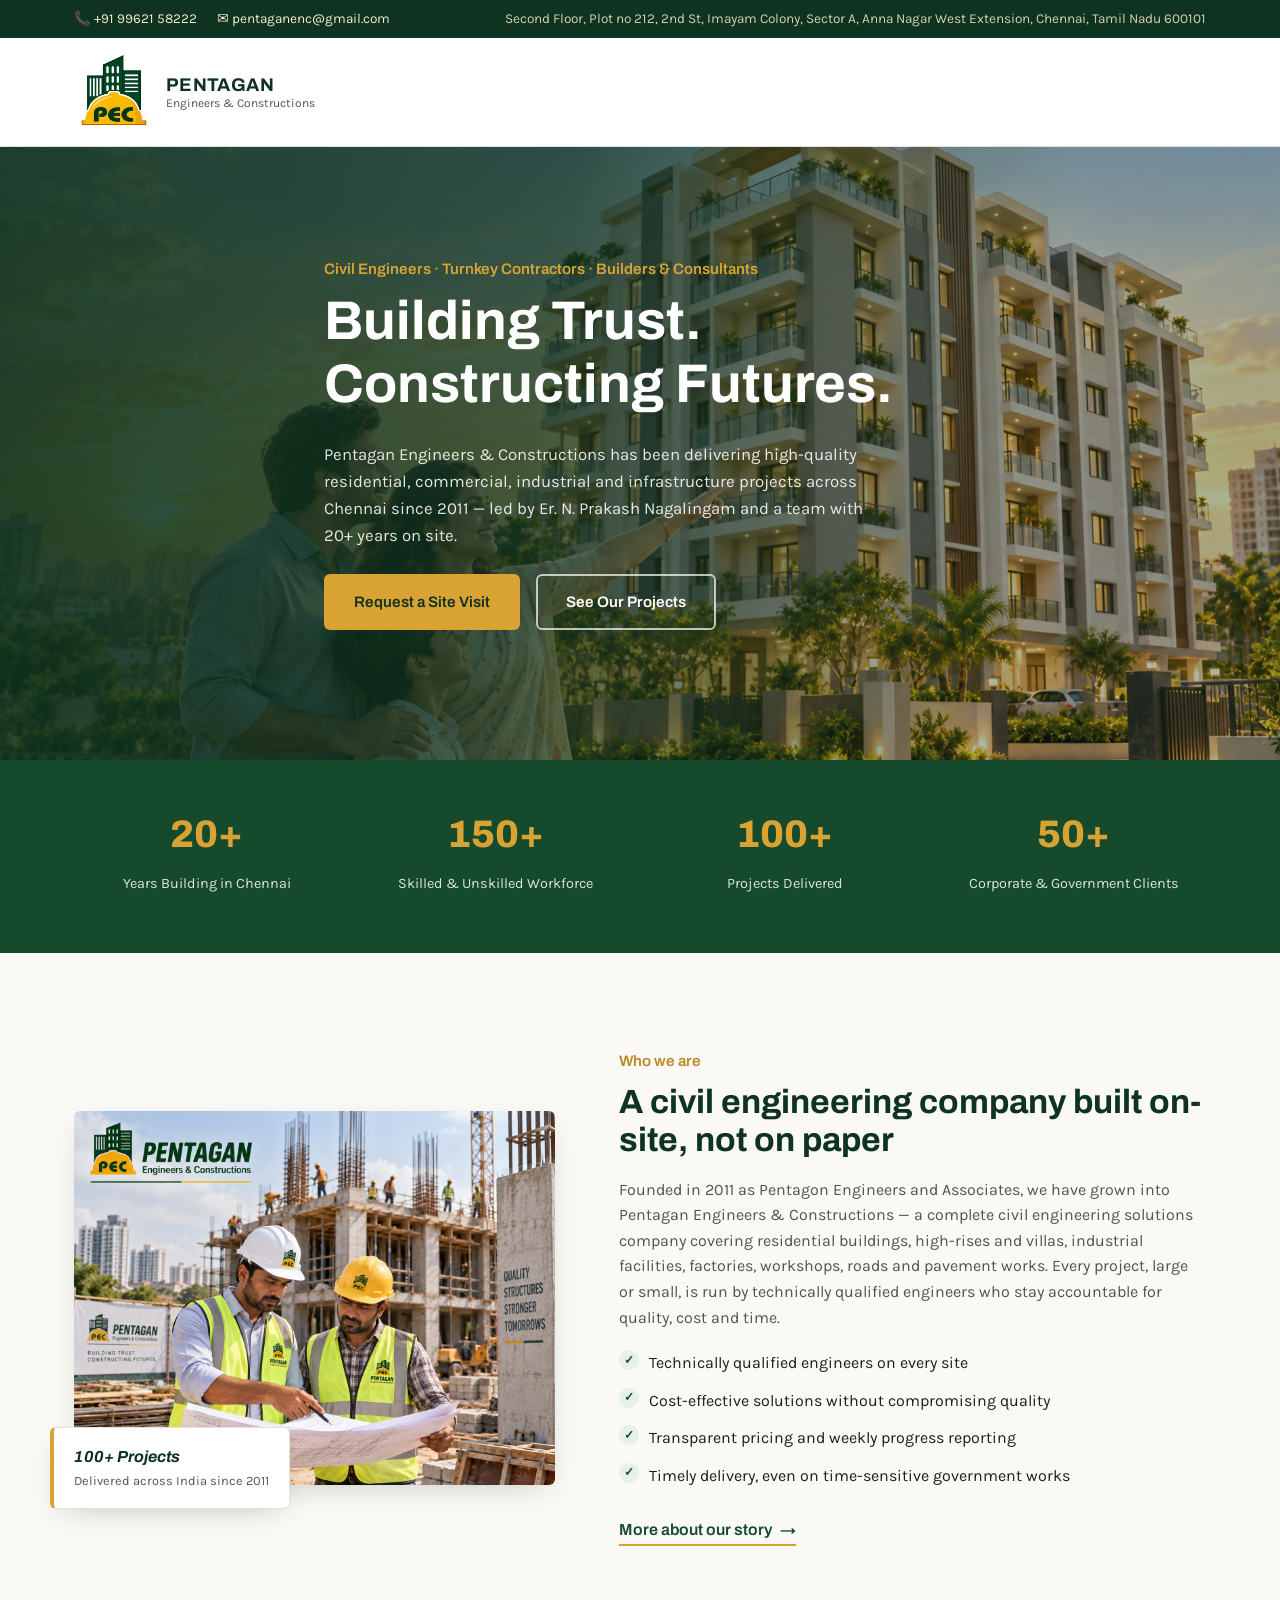
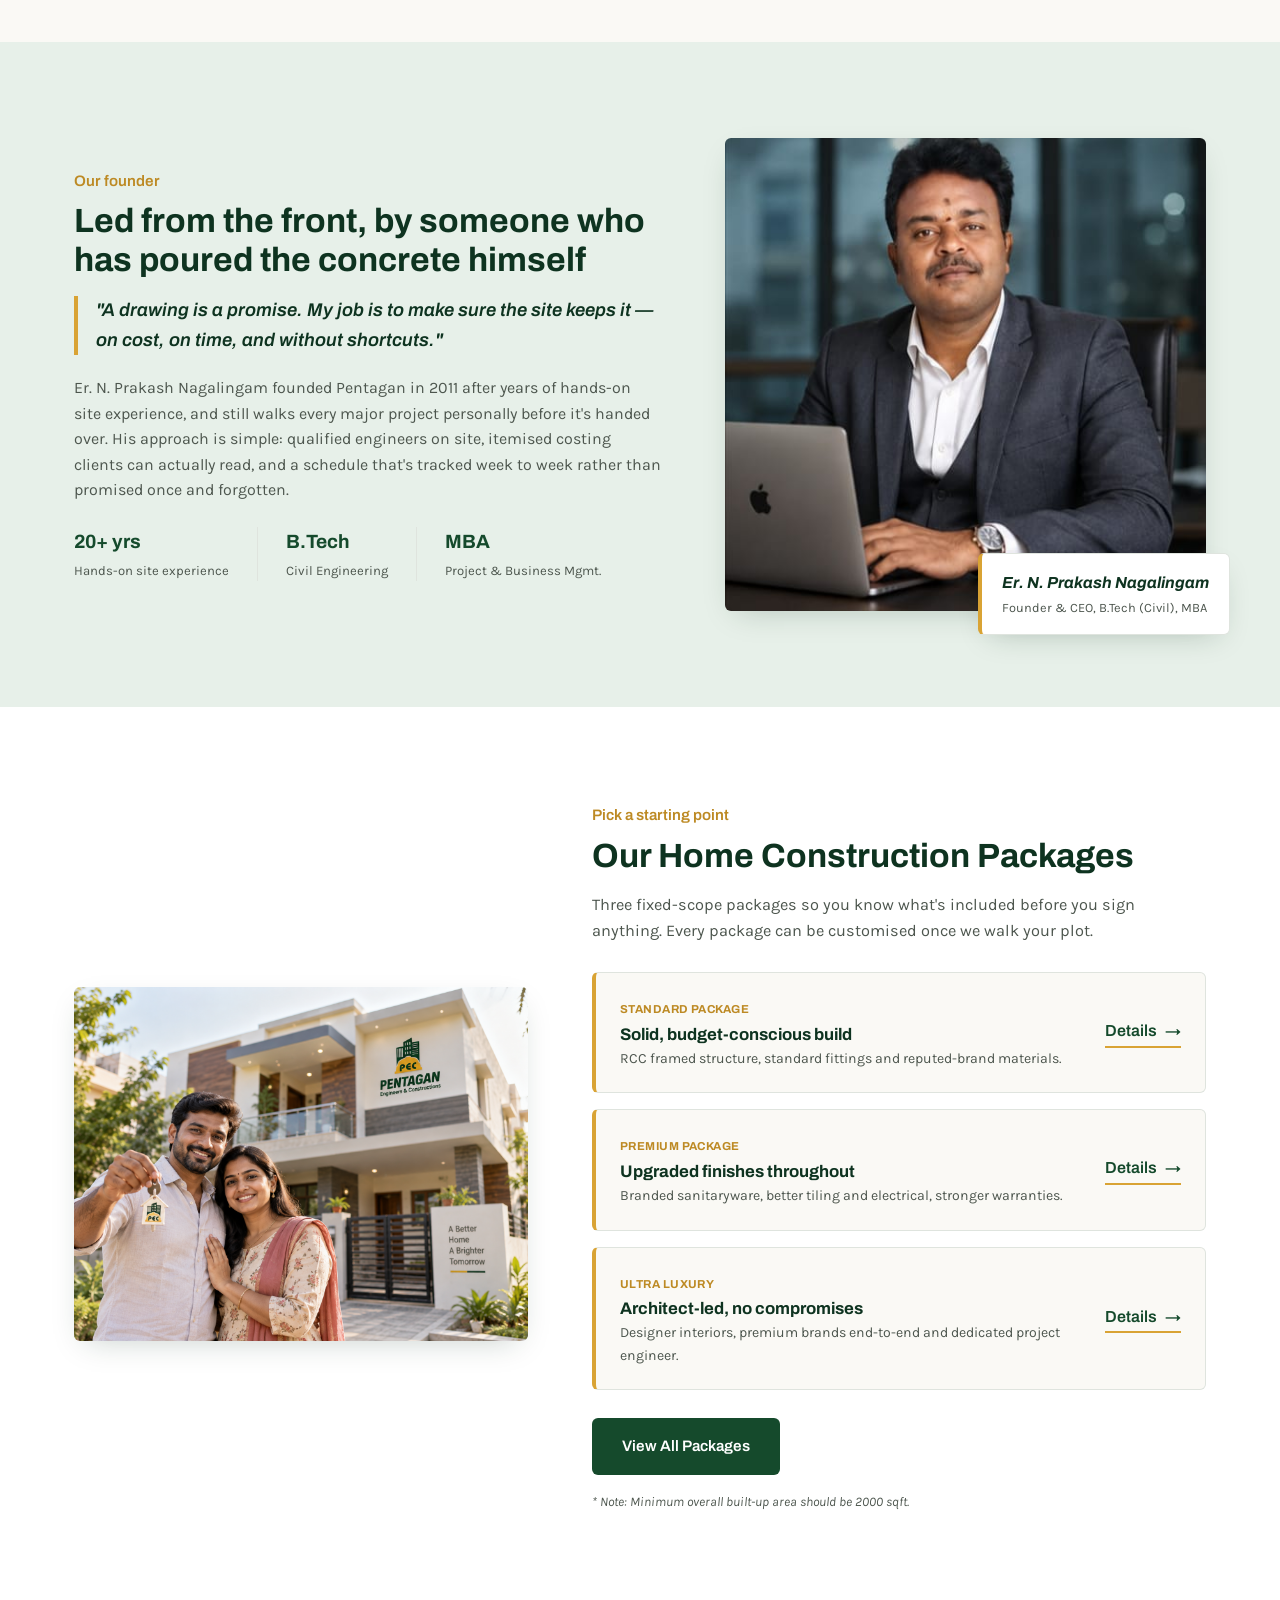
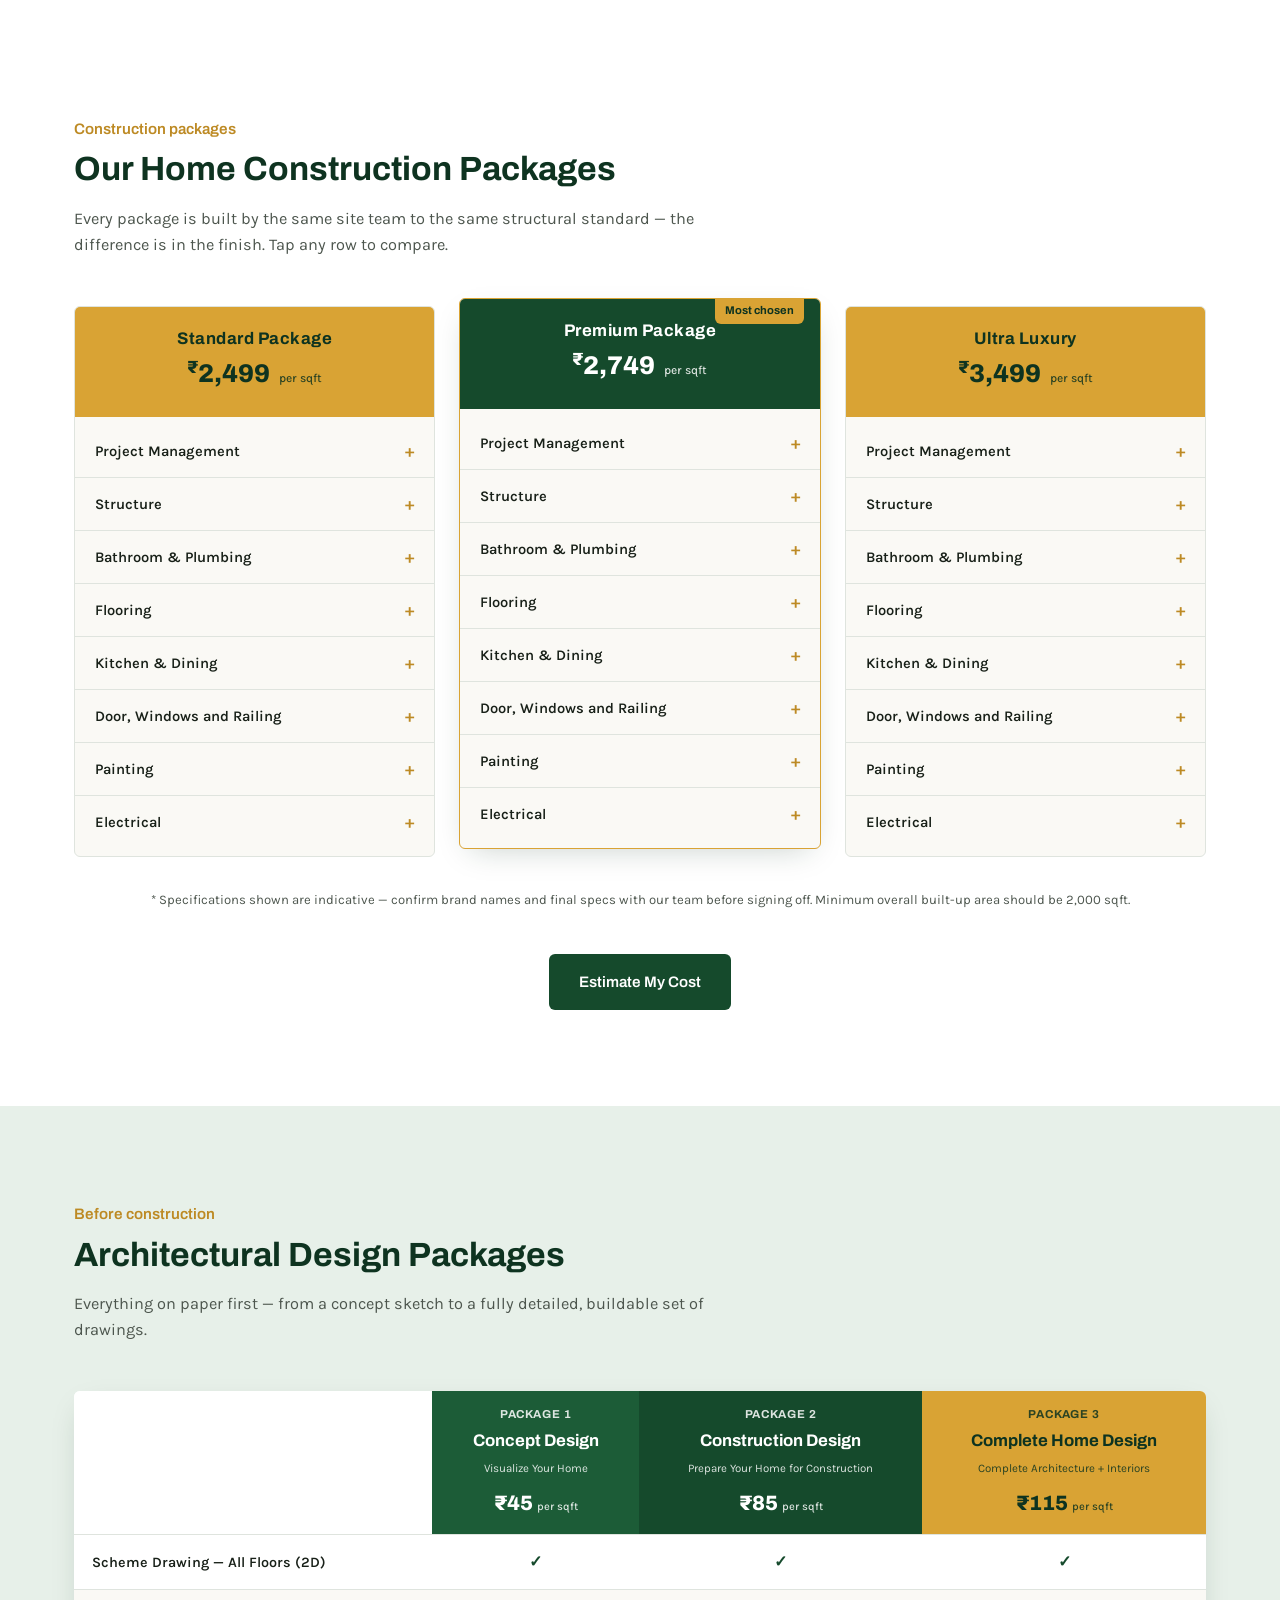
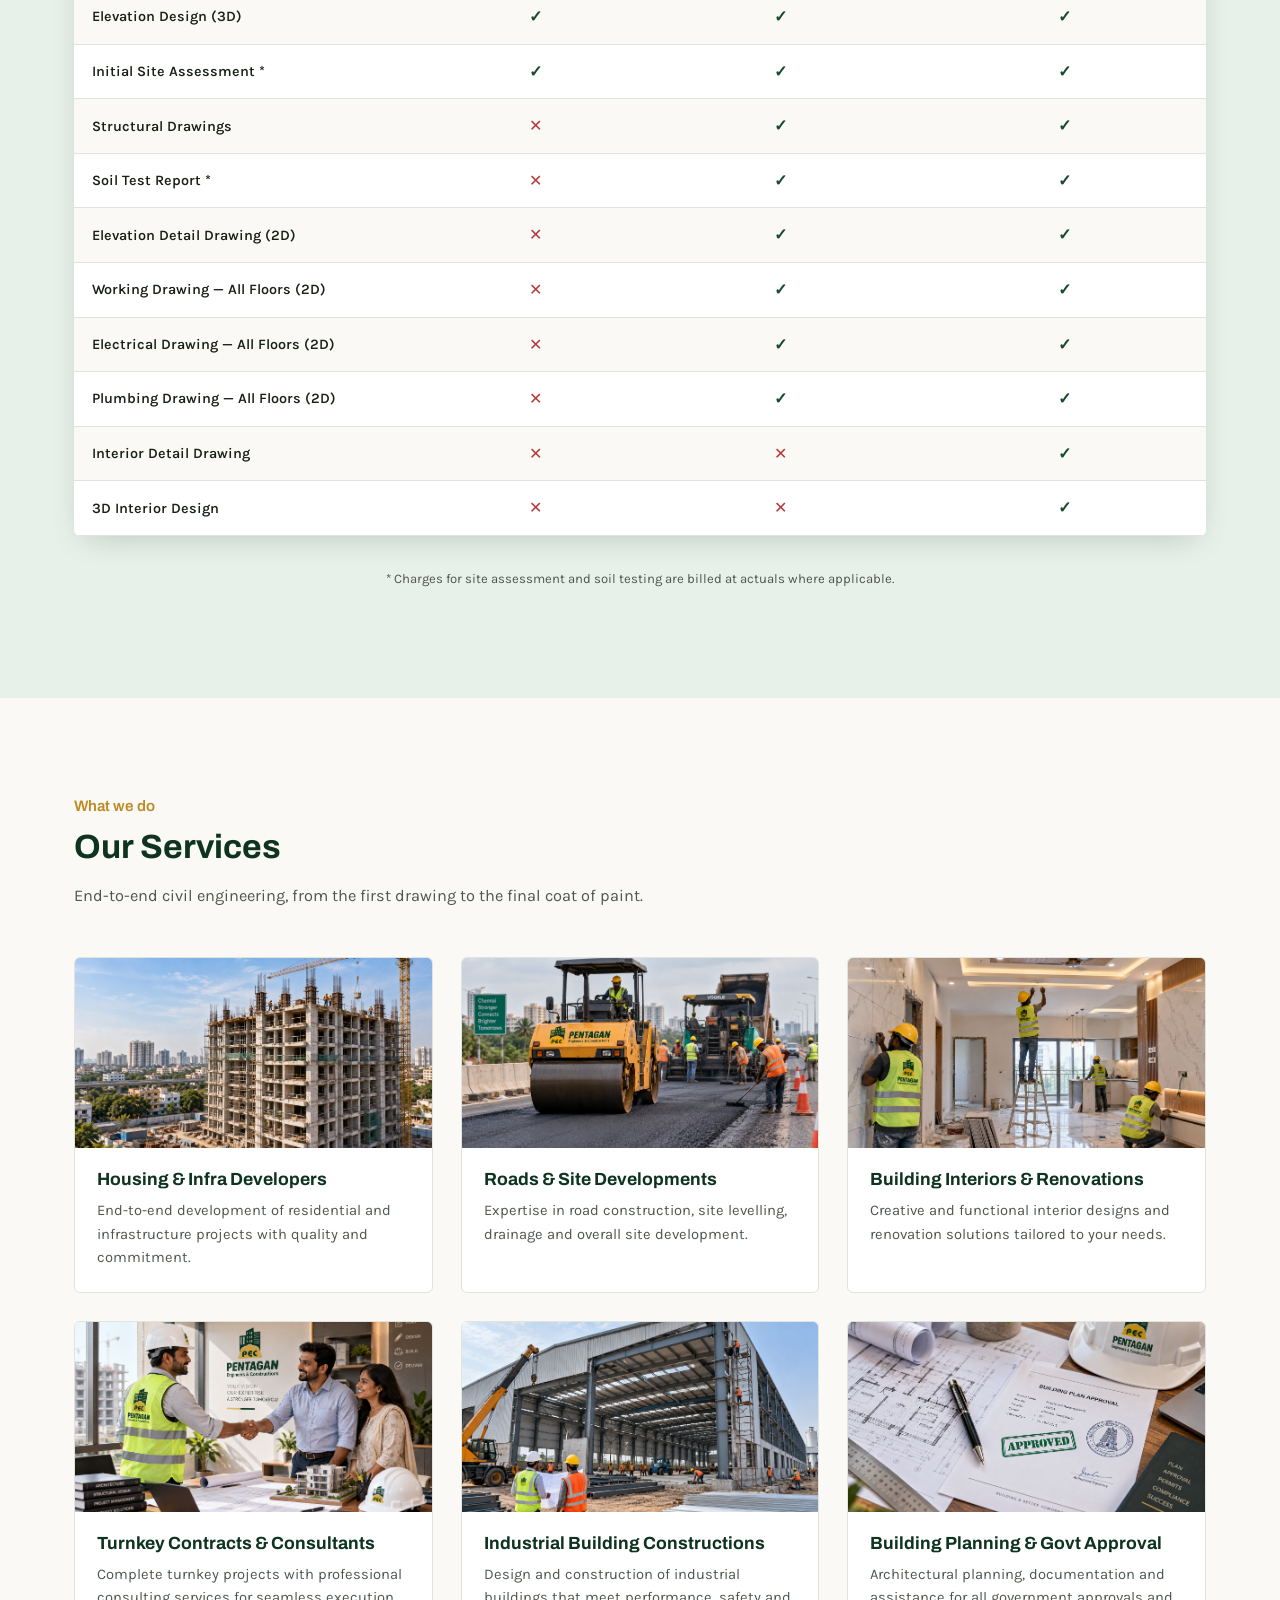
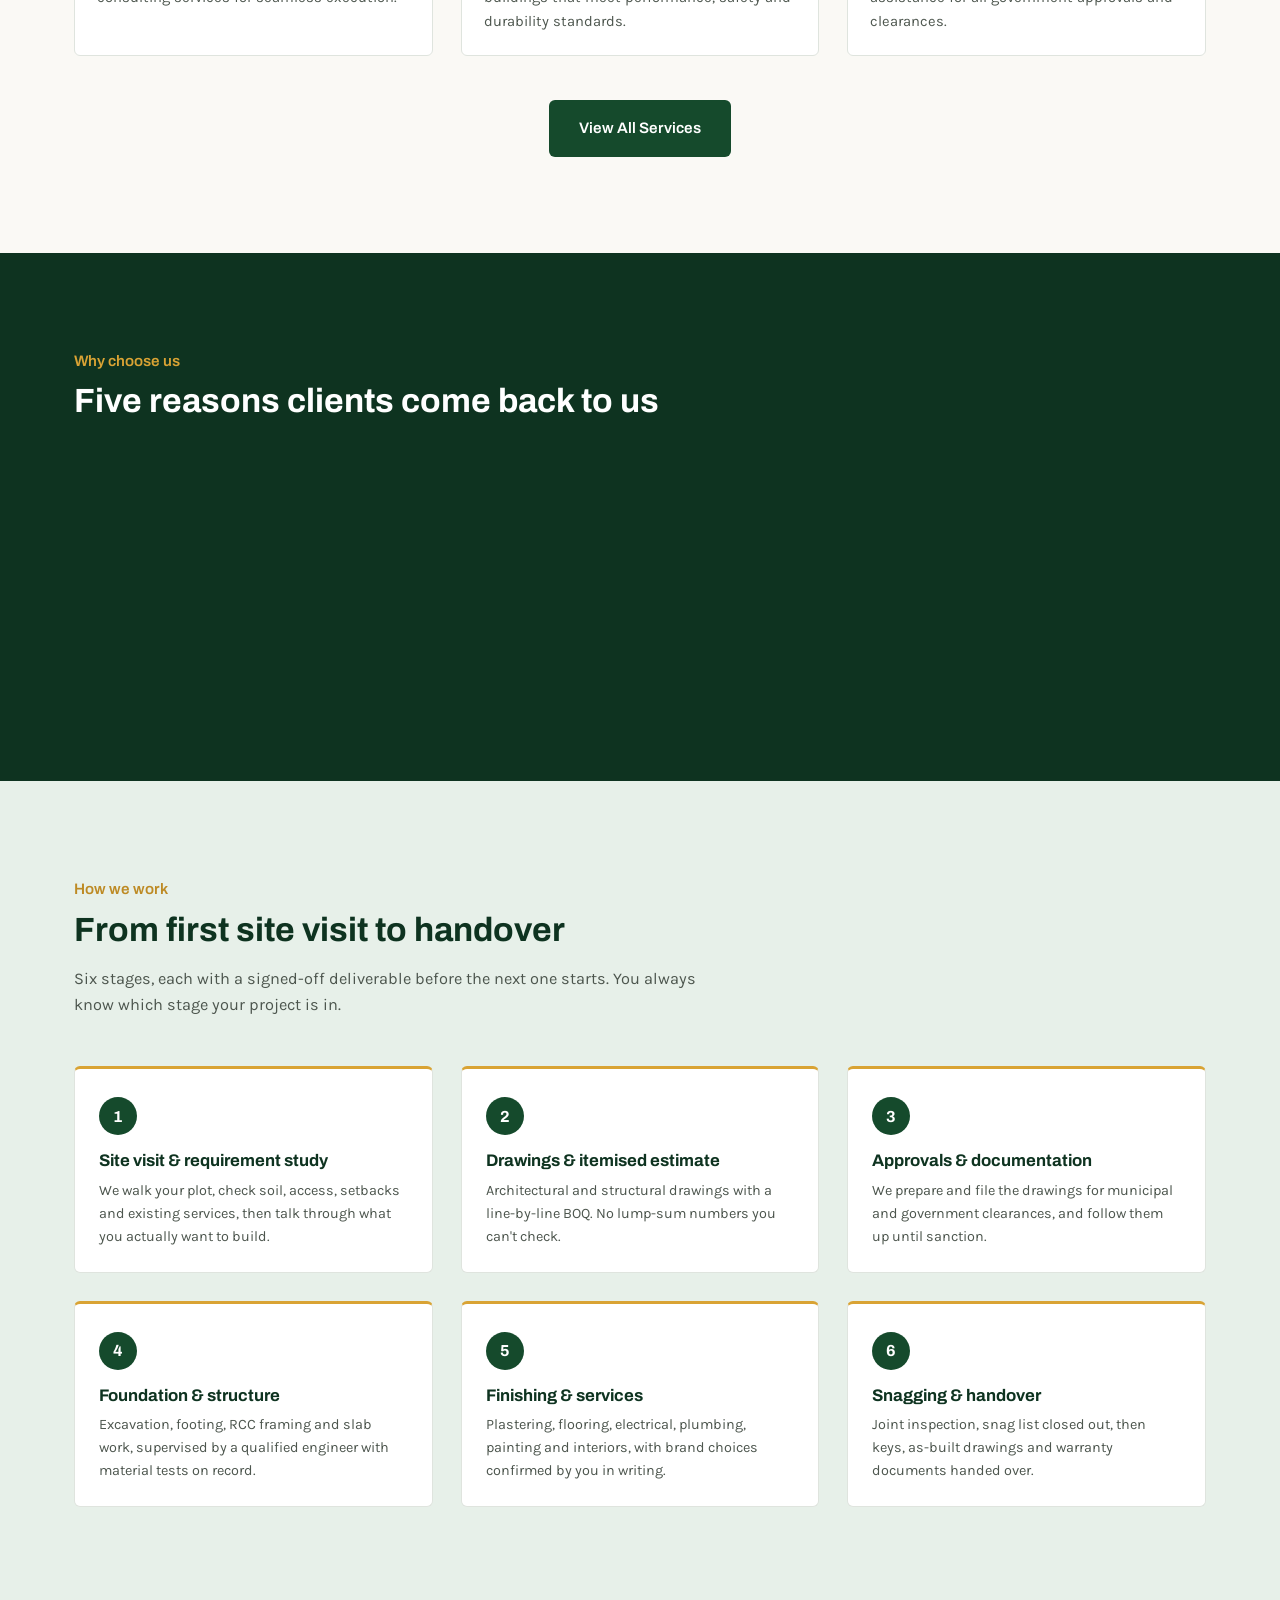
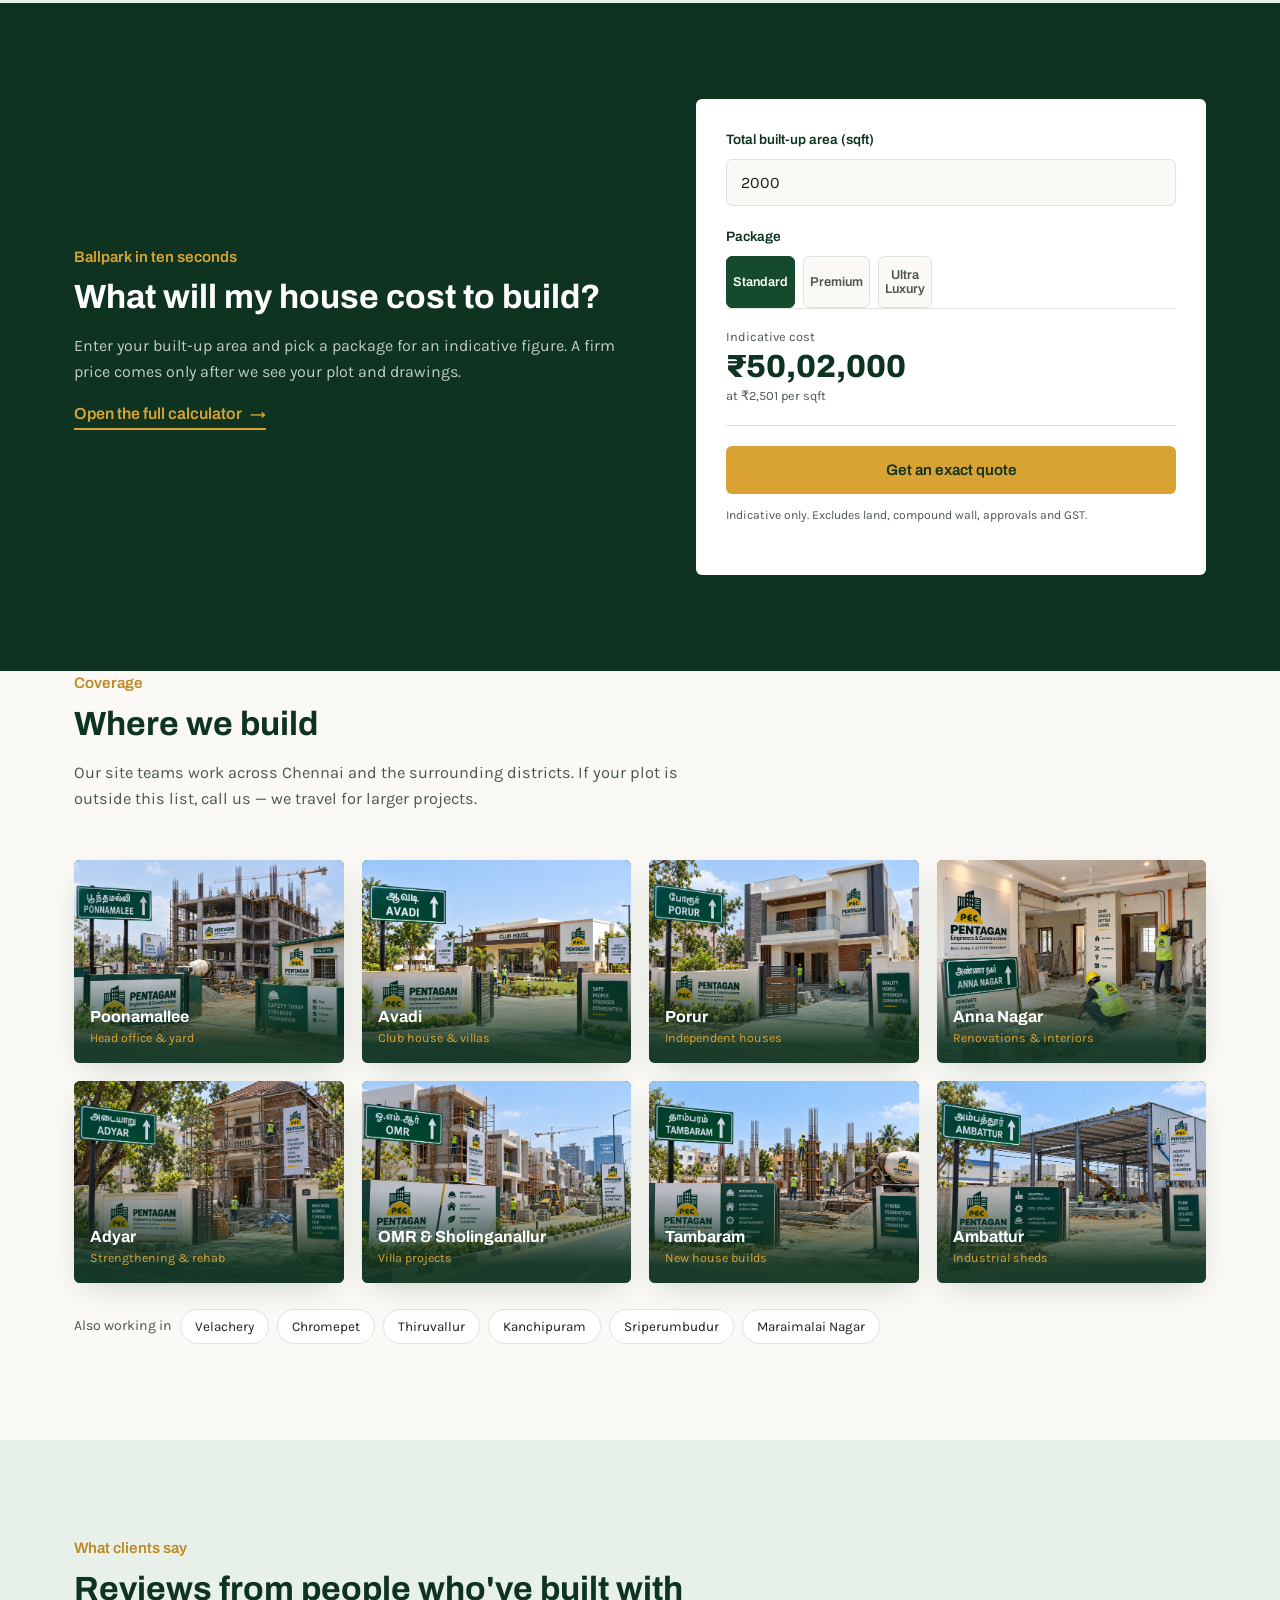
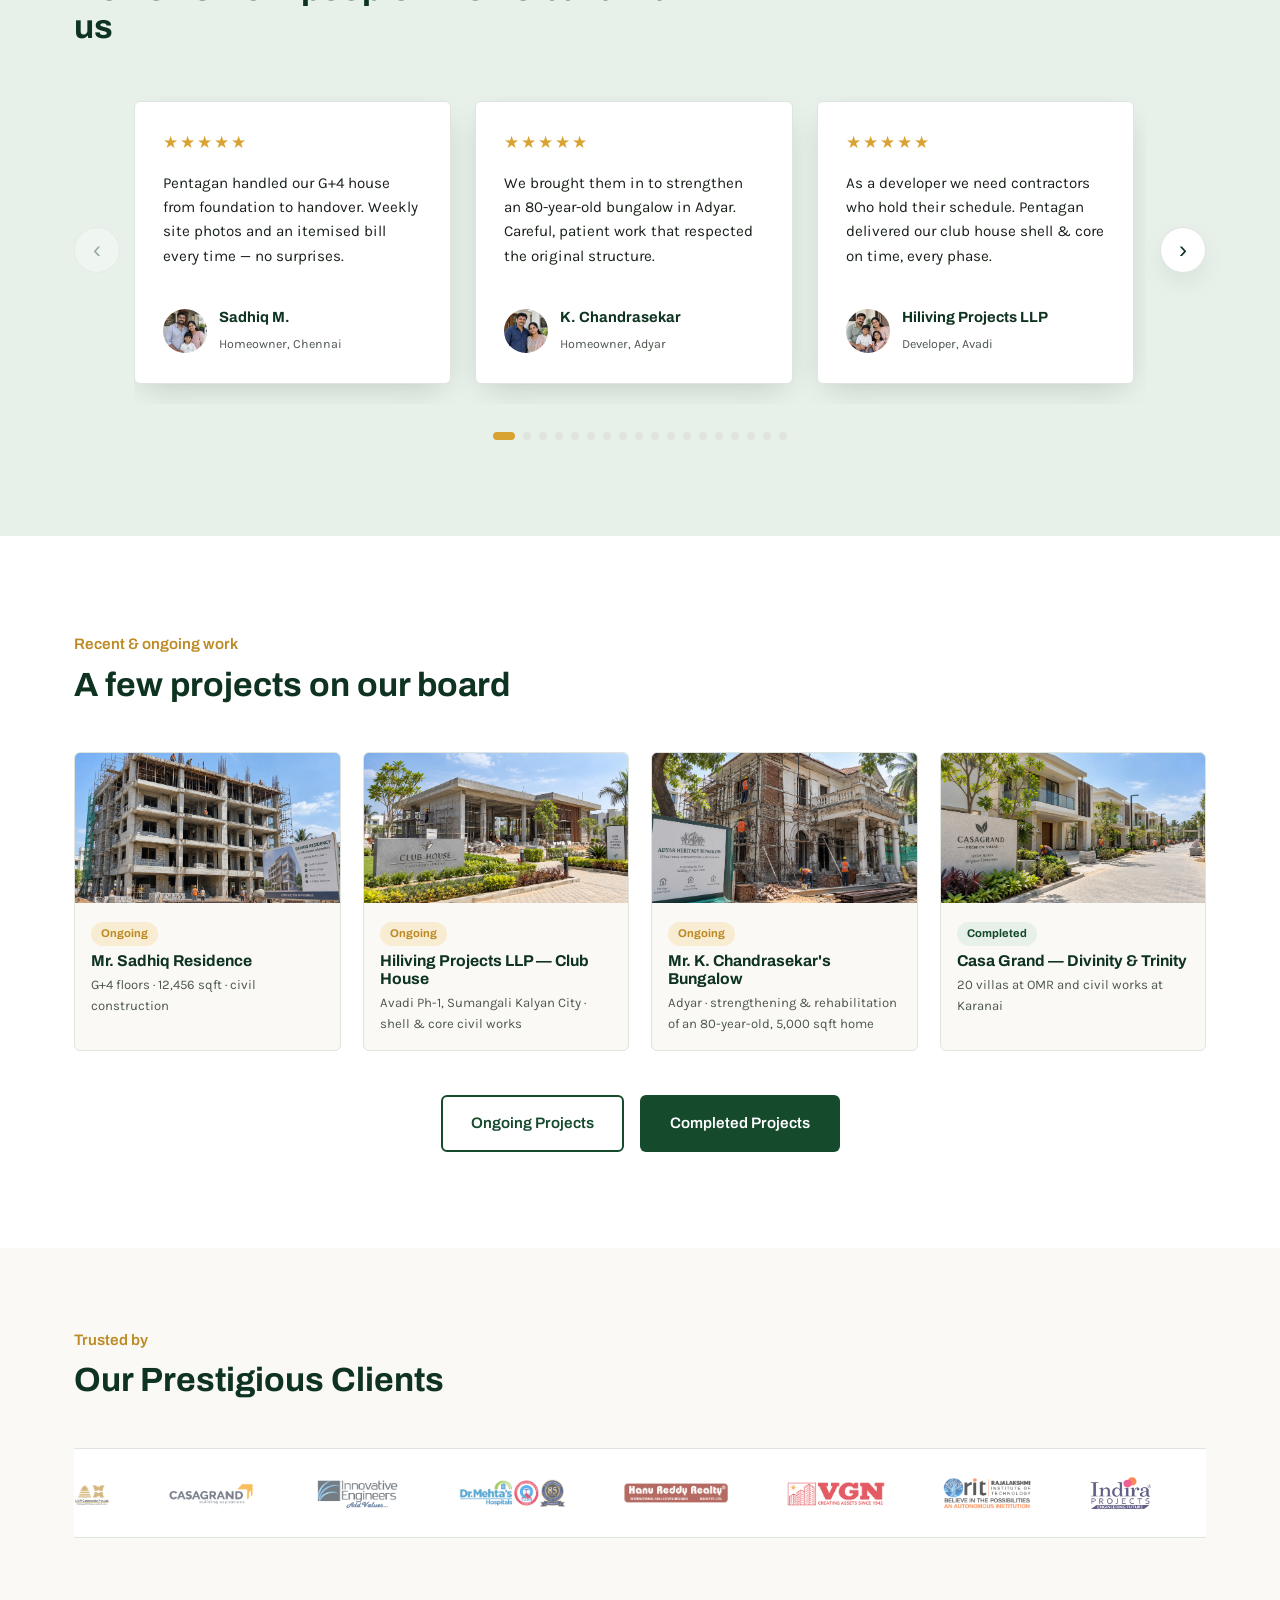
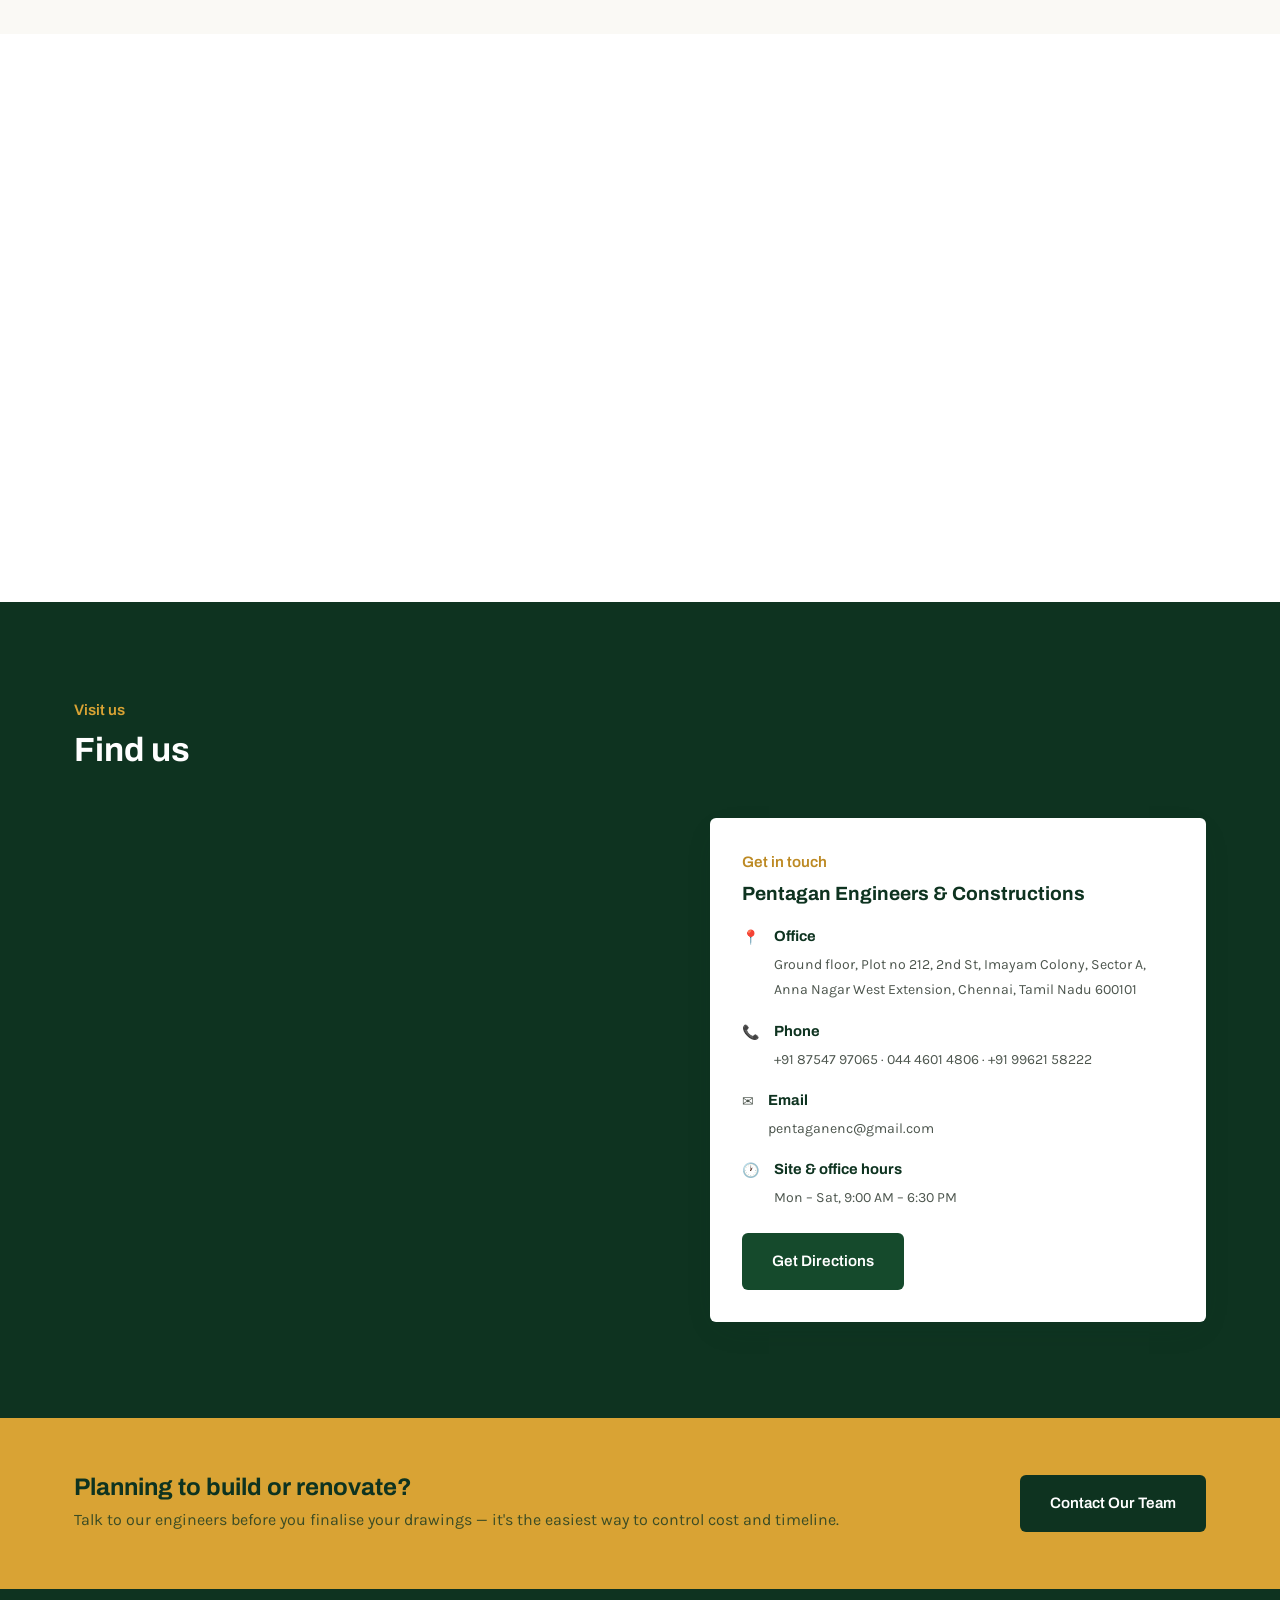
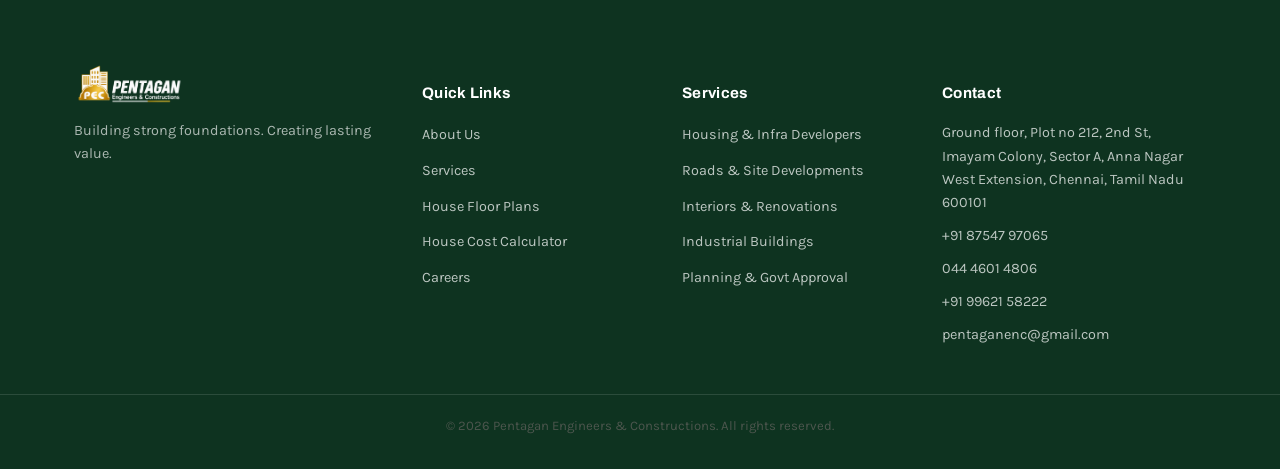
==== index.html @ 6a87a96b "Update index.html" ====
<!DOCTYPE html>
<html lang="en">
<head>
<meta charset="UTF-8">
<meta name="viewport" content="width=device-width, initial-scale=1.0">
<title>Pentagan Engineers &amp; Constructions | Chennai Civil Engineering &amp; Construction</title>
<meta name="description" content="Pentagan Engineers &amp; Constructions — housing, roads, industrial buildings, interiors and turnkey construction in Chennai since 2011.">
<link rel="preconnect" href="https://fonts.googleapis.com">
<link rel="preconnect" href="https://fonts.gstatic.com" crossorigin>
<link href="https://fonts.googleapis.com/css2?family=Archivo:wght@500;600;700;800&family=Karla:wght@400;500;600;700&display=swap" rel="stylesheet">
<link rel="stylesheet" href="css/style.css">
<link rel="stylesheet" href="css/floor-plans.css">
<link rel="icon" href="images/favicon.png" type="image/png">
</head>
<body>

<!-- ===== TOP STRIP ===== -->
<div class="top-strip">
  <div class="container top-strip__inner">
    <div class="top-strip__contact">
      <a href="tel:+918754797065">📞 +91 99621 58222</a>
      <a href="mailto:pentaganenc@gmail.com">✉ pentaganenc@gmail.com</a>
    </div>
    <div class="top-strip__address">Second Floor, Plot no 212, 2nd St, Imayam Colony, Sector A, Anna Nagar West Extension, Chennai, Tamil Nadu 600101</div>
  </div>
</div>

<!-- ===== HEADER ===== -->
<header class="site-header" id="siteHeader">
  <div class="container site-header__inner">
    <a href="index.html" class="brand">
      <img src="images/logo.png" alt="Pentagan Engineers &amp; Constructions logo" class="brand__logo">
      <span class="brand__text">
        <strong>PENTAGAN</strong>
        <em>Engineers &amp; Constructions</em>
      </span>
    </a>

    <nav class="nav" id="siteNav">
      <ul>
        <li><a href="index.html" class="is-active">Home</a></li>
        <li><a href="about.html">About Us</a></li>
        <li><a href="services.html">Services</a></li>
        <li><a href="floor-plans.html">House Floor Plans</a></li>
        <li><a href="cost-calculator.html">House Cost Calculator</a></li>
        <li class="has-dropdown">
          <a href="#" aria-haspopup="true" aria-expanded="false">Projects</a>
          <ul class="dropdown">
            <li><a href="projects-ongoing.html">Ongoing Projects</a></li>
            <li><a href="projects-completed.html">Completed Projects</a></li>
          </ul>
        </li>
        <li><a href="careers.html">Careers</a></li>
        <li><a href="contact.html">Contact Us</a></li>
      </ul>
    </nav>

    <a href="contact.html" class="btn btn--gold nav-cta">Get a Quote</a>

    <button class="nav-toggle" id="navToggle" aria-label="Toggle navigation" aria-expanded="false">
      <span></span><span></span><span></span>
    </button>
  </div>
</header>

<!-- ===== HERO / BANNER ===== -->
<section class="hero" id="home">
  <div class="hero__media">
    <img src="images/banner.jpg" alt="Recently completed Pentagan Engineers residential building" class="hero__img">
    <div class="hero__scrim"></div>
  </div>
  <div class="container hero__content">
    <p class="eyebrow">Civil Engineers · Turnkey Contractors · Builders &amp; Consultants</p>
    <h1>Building Trust.<br>Constructing Futures.</h1>
    <p class="hero__lead">Pentagan Engineers &amp; Constructions has been delivering high-quality residential, commercial, industrial and infrastructure projects across Chennai since 2011 — led by Er.&nbsp;N.&nbsp;Prakash Nagalingam and a team with 20+ years on site.</p>
    <div class="hero__actions">
      <a href="contact.html" class="btn btn--gold">Request a Site Visit</a>
      <a href="projects-completed.html" class="btn btn--outline">See Our Projects</a>
    </div>
  </div>
</section>

<!-- ===== TRUST STRIP / STATS ===== -->
<section class="stats">
  <div class="container stats__grid">
    <div class="stat">
      <span class="stat__num" data-count="20">0</span><span class="stat__suffix">+</span>
      <p>Years Building in Chennai</p>
    </div>
    <div class="stat">
      <span class="stat__num" data-count="150">0</span><span class="stat__suffix">+</span>
      <p>Skilled &amp; Unskilled Workforce</p>
    </div>
    <div class="stat">
      <span class="stat__num" data-count="100">0</span><span class="stat__suffix">+</span>
      <p>Projects Delivered</p>
    </div>
    <div class="stat">
      <span class="stat__num" data-count="50">0</span><span class="stat__suffix">+</span>
      <p>Corporate &amp; Government Clients</p>
    </div>
  </div>
</section>

<!-- ===== ABOUT US (image left, content right) ===== -->
<section class="about-snap" id="about">
  <div class="container about-snap__grid">
    <div class="about-snap__media">
      <img src="images/about-site.jpg" alt="Pentagan Engineers site team reviewing a residential construction project" class="about-snap__img">
      <div class="about-snap__badge">
        <strong>100+ Projects</strong>
        <span>Delivered across India since 2011</span>
      </div>
    </div>
    <div class="about-snap__text">
      <p class="eyebrow">Who we are</p>
      <h2>A civil engineering company built on-site, not on paper</h2>
      <p>Founded in 2011 as Pentagon Engineers and Associates, we have grown into Pentagan Engineers &amp; Constructions — a complete civil engineering solutions company covering residential buildings, high-rises and villas, industrial facilities, factories, workshops, roads and pavement works. Every project, large or small, is run by technically qualified engineers who stay accountable for quality, cost and time.</p>
      <ul class="check-list">
        <li>Technically qualified engineers on every site</li>
        <li>Cost-effective solutions without compromising quality</li>
        <li>Transparent pricing and weekly progress reporting</li>
        <li>Timely delivery, even on time-sensitive government works</li>
      </ul>
      <a href="about.html" class="link-arrow">More about our story</a>
    </div>
  </div>
</section>

<!-- ===== OUR FOUNDER (content left, image right) ===== -->
<section class="about-snap about-snap--reverse" id="founder">
  <div class="container about-snap__grid">
    <div class="about-snap__text">
      <p class="eyebrow">Our founder</p>
      <h2>Led from the front, by someone who has poured the concrete himself</h2>
      <p class="founder-quote">"A drawing is a promise. My job is to make sure the site keeps it — on cost, on time, and without shortcuts."</p>
      <p>Er. N. Prakash Nagalingam founded Pentagan in 2011 after years of hands-on site experience, and still walks every major project personally before it's handed over. His approach is simple: qualified engineers on site, itemised costing clients can actually read, and a schedule that's tracked week to week rather than promised once and forgotten.</p>
      <div class="founder-creds">
        <div><strong>20+ yrs</strong><span>Hands-on site experience</span></div>
        <div><strong>B.Tech</strong><span>Civil Engineering</span></div>
        <div><strong>MBA</strong><span>Project &amp; Business Mgmt.</span></div>
      </div>
    </div>
    <div class="about-snap__media">
      <img src="images/founder.jpeg" alt="Er. N. Prakash Nagalingam, Founder and CEO of Pentagan Engineers & Constructions" class="about-snap__img">
      <div class="about-snap__badge">
        <strong>Er. N. Prakash Nagalingam</strong>
        <span>Founder &amp; CEO, B.Tech (Civil), MBA</span>
      </div>
    </div>
  </div>
</section>

<!-- ===== HOME CONSTRUCTION PACKAGES ===== -->
<section class="packages" id="packages">
  <div class="container packages__grid">
    <div class="packages__media">
      <img src="images/packages-couple.jpg" alt="Happy homeowners who built with Pentagan Engineers" class="about-snap__img">
    </div>
    <div class="packages__content">
      <p class="eyebrow">Pick a starting point</p>
      <h2>Our Home Construction Packages</h2>
      <p class="section-lead">Three fixed-scope packages so you know what's included before you sign anything. Every package can be customised once we walk your plot.</p>
      <div class="packages__list">
        <div class="package-card">
          <div>
            <span class="package-card__tier">Standard Package</span>
            <h3>Solid, budget-conscious build</h3>
            <p>RCC framed structure, standard fittings and reputed-brand materials.</p>
          </div>
          <a href="cost-calculator.html" class="link-arrow">Details</a>
        </div>
        <div class="package-card">
          <div>
            <span class="package-card__tier">Premium Package</span>
            <h3>Upgraded finishes throughout</h3>
            <p>Branded sanitaryware, better tiling and electrical, stronger warranties.</p>
          </div>
          <a href="cost-calculator.html" class="link-arrow">Details</a>
        </div>
        <div class="package-card">
          <div>
            <span class="package-card__tier">Ultra Luxury</span>
            <h3>Architect-led, no compromises</h3>
            <p>Designer interiors, premium brands end-to-end and dedicated project engineer.</p>
          </div>
          <a href="cost-calculator.html" class="link-arrow">Details</a>
        </div>
      </div>
      <div class="packages__actions">
        <a href="cost-calculator.html" class="btn btn--green">View All Packages</a>
      </div>
      <p class="packages__note">* Note: Minimum overall built-up area should be 2000 sqft.</p>
    </div>
  </div>
</section>

<!-- ===== HOME CONSTRUCTION PACKAGES ===== -->
<section class="hc-packages" id="construction-packages">
  <div class="container">
    <div class="section-head">
      <p class="eyebrow">Construction packages</p>
      <h2>Our Home Construction Packages</h2>
      <p class="section-lead">Every package is built by the same site team to the same structural standard — the difference is in the finish. Tap any row to compare.</p>
    </div>

    <div class="hc-table" id="hcTable">
      <div class="hc-col">
        <div class="hc-col__head">
          <h3>Standard Package</h3>
          <p><span>₹</span>2,499 <em>per sqft</em></p>
        </div>
        <div class="hc-rows">
          <button class="hc-row" data-row="0" aria-expanded="false"><span>Project Management</span><i>+</i></button>
          <div class="hc-panel" data-panel="0"><p>Single dedicated site supervisor with weekly photo &amp; progress updates.</p></div>

          <button class="hc-row" data-row="1" aria-expanded="false"><span>Structure</span><i>+</i></button>
          <div class="hc-panel" data-panel="1"><p>RCC framed structure built with standard-brand steel and cement.</p></div>

          <button class="hc-row" data-row="2" aria-expanded="false"><span>Bathroom &amp; Plumbing</span><i>+</i></button>
          <div class="hc-panel" data-panel="2"><p>CPVC/UPVC piping with standard-brand sanitaryware and CP fittings.</p></div>

          <button class="hc-row" data-row="3" aria-expanded="false"><span>Flooring</span><i>+</i></button>
          <div class="hc-panel" data-panel="3"><p>2x2 ft vitrified tiles in living areas and bedrooms; anti-skid tiles in wet areas.</p></div>

          <button class="hc-row" data-row="4" aria-expanded="false"><span>Kitchen &amp; Dining</span><i>+</i></button>
          <div class="hc-panel" data-panel="4"><p>Granite platform, stainless steel sink and tiled dado up to lintel level.</p></div>

          <button class="hc-row" data-row="5" aria-expanded="false"><span>Door, Windows and Railing</span><i>+</i></button>
          <div class="hc-panel" data-panel="5"><p>Flush shutter doors, UPVC/aluminium windows and MS railings.</p></div>

          <button class="hc-row" data-row="6" aria-expanded="false"><span>Painting</span><i>+</i></button>
          <div class="hc-panel" data-panel="6"><p>Interior emulsion paint and exterior weatherproof paint, two coats.</p></div>

          <button class="hc-row" data-row="7" aria-expanded="false"><span>Electrical</span><i>+</i></button>
          <div class="hc-panel" data-panel="7"><p>Modular switches with standard wiring and adequate points per room.</p></div>
        </div>
      </div>

      <div class="hc-col hc-col--featured">
        <div class="hc-col__head">
          <span class="hc-col__tag">Most chosen</span>
          <h3>Premium Package</h3>
          <p><span>₹</span>2,749 <em>per sqft</em></p>
        </div>
        <div class="hc-rows">
          <button class="hc-row" data-row="0" aria-expanded="false"><span>Project Management</span><i>+</i></button>
          <div class="hc-panel" data-panel="0"><p>Dedicated site engineer with a weekly on-site review meeting.</p></div>

          <button class="hc-row" data-row="1" aria-expanded="false"><span>Structure</span><i>+</i></button>
          <div class="hc-panel" data-panel="1"><p>RCC framed structure, higher-grade steel and integral waterproofing additives.</p></div>

          <button class="hc-row" data-row="2" aria-expanded="false"><span>Bathroom &amp; Plumbing</span><i>+</i></button>
          <div class="hc-panel" data-panel="2"><p>CPVC/UPVC piping with mid-premium branded sanitaryware and CP fittings.</p></div>

          <button class="hc-row" data-row="3" aria-expanded="false"><span>Flooring</span><i>+</i></button>
          <div class="hc-panel" data-panel="3"><p>Larger-format vitrified tiles throughout, with designer skirting.</p></div>

          <button class="hc-row" data-row="4" aria-expanded="false"><span>Kitchen &amp; Dining</span><i>+</i></button>
          <div class="hc-panel" data-panel="4"><p>Granite/quartz platform with a branded sink and faucet.</p></div>

          <button class="hc-row" data-row="5" aria-expanded="false"><span>Door, Windows and Railing</span><i>+</i></button>
          <div class="hc-panel" data-panel="5"><p>Veneer-finish doors, UPVC windows with mosquito mesh, MS/SS railings.</p></div>

          <button class="hc-row" data-row="6" aria-expanded="false"><span>Painting</span><i>+</i></button>
          <div class="hc-panel" data-panel="6"><p>Premium washable emulsion inside; textured exterior finish on feature walls.</p></div>

          <button class="hc-row" data-row="7" aria-expanded="false"><span>Electrical</span><i>+</i></button>
          <div class="hc-panel" data-panel="7"><p>Modular switches, additional points, and provision for AC and inverter.</p></div>
        </div>
      </div>

      <div class="hc-col">
        <div class="hc-col__head">
          <h3>Ultra Luxury</h3>
          <p><span>₹</span>3,499 <em>per sqft</em></p>
        </div>
        <div class="hc-rows">
          <button class="hc-row" data-row="0" aria-expanded="false"><span>Project Management</span><i>+</i></button>
          <div class="hc-panel" data-panel="0"><p>Dedicated project manager with fortnightly client walkthroughs.</p></div>

          <button class="hc-row" data-row="1" aria-expanded="false"><span>Structure</span><i>+</i></button>
          <div class="hc-panel" data-panel="1"><p>RCC framed structure with structural engineer-certified design and detailing.</p></div>

          <button class="hc-row" data-row="2" aria-expanded="false"><span>Bathroom &amp; Plumbing</span><i>+</i></button>
          <div class="hc-panel" data-panel="2"><p>Concealed diverters with premium imported sanitaryware and fittings.</p></div>

          <button class="hc-row" data-row="3" aria-expanded="false"><span>Flooring</span><i>+</i></button>
          <div class="hc-panel" data-panel="3"><p>Marble or large-format vitrified tiles with inlay detailing.</p></div>

          <button class="hc-row" data-row="4" aria-expanded="false"><span>Kitchen &amp; Dining</span><i>+</i></button>
          <div class="hc-panel" data-panel="4"><p>Quartz/granite platform with a modular kitchen shell and premium fittings.</p></div>

          <button class="hc-row" data-row="5" aria-expanded="false"><span>Door, Windows and Railing</span><i>+</i></button>
          <div class="hc-panel" data-panel="5"><p>Designer doors, UPVC/aluminium windows, glass and SS railings.</p></div>

          <button class="hc-row" data-row="6" aria-expanded="false"><span>Painting</span><i>+</i></button>
          <div class="hc-panel" data-panel="6"><p>Premium washable emulsion with a full texture / stone-finish exterior.</p></div>

          <button class="hc-row" data-row="7" aria-expanded="false"><span>Electrical</span><i>+</i></button>
          <div class="hc-panel" data-panel="7"><p>Designer modular switches with home-automation provision.</p></div>
        </div>
      </div>
    </div>

    <p class="hc-note">* Specifications shown are indicative — confirm brand names and final specs with our team before signing off. Minimum overall built-up area should be 2,000 sqft.</p>
    <div class="services__cta">
      <a href="cost-calculator.html" class="btn btn--gold-pill">Estimate My Cost</a>
    </div>
  </div>
</section>

<!-- ===== ARCHITECTURAL DESIGN PACKAGES ===== -->
<section class="design-packages" id="design-packages">
  <div class="container">
    <div class="section-head">
      <p class="eyebrow">Before construction</p>
      <h2>Architectural Design Packages</h2>
      <p class="section-lead">Everything on paper first — from a concept sketch to a fully detailed, buildable set of drawings.</p>
    </div>

    <div class="dp-table-wrap">
      <table class="dp-table">
        <thead>
          <tr>
            <th class="dp-table__label"></th>
            <th class="dp-head dp-head--1">
              <span>Package 1</span>
              <strong>Concept Design</strong>
              <small>Visualize Your Home</small>
              <div class="dp-price">₹45 <em>per sqft</em></div>
            </th>
            <th class="dp-head dp-head--2">
              <span>Package 2</span>
              <strong>Construction Design</strong>
              <small>Prepare Your Home for Construction</small>
              <div class="dp-price">₹85 <em>per sqft</em></div>
            </th>
            <th class="dp-head dp-head--3">
              <span>Package 3</span>
              <strong>Complete Home Design</strong>
              <small>Complete Architecture + Interiors</small>
              <div class="dp-price">₹115 <em>per sqft</em></div>
            </th>
          </tr>
        </thead>
        <tbody>
          <tr><td>Scheme Drawing — All Floors (2D)</td><td class="yes">✓</td><td class="yes">✓</td><td class="yes">✓</td></tr>
          <tr><td>Elevation Design (3D)</td><td class="yes">✓</td><td class="yes">✓</td><td class="yes">✓</td></tr>
          <tr><td>Initial Site Assessment *</td><td class="yes">✓</td><td class="yes">✓</td><td class="yes">✓</td></tr>
          <tr><td>Structural Drawings</td><td class="no">✕</td><td class="yes">✓</td><td class="yes">✓</td></tr>
          <tr><td>Soil Test Report *</td><td class="no">✕</td><td class="yes">✓</td><td class="yes">✓</td></tr>
          <tr><td>Elevation Detail Drawing (2D)</td><td class="no">✕</td><td class="yes">✓</td><td class="yes">✓</td></tr>
          <tr><td>Working Drawing — All Floors (2D)</td><td class="no">✕</td><td class="yes">✓</td><td class="yes">✓</td></tr>
          <tr><td>Electrical Drawing — All Floors (2D)</td><td class="no">✕</td><td class="yes">✓</td><td class="yes">✓</td></tr>
          <tr><td>Plumbing Drawing — All Floors (2D)</td><td class="no">✕</td><td class="yes">✓</td><td class="yes">✓</td></tr>
          <tr><td>Interior Detail Drawing</td><td class="no">✕</td><td class="no">✕</td><td class="yes">✓</td></tr>
          <tr><td>3D Interior Design</td><td class="no">✕</td><td class="no">✕</td><td class="yes">✓</td></tr>
        </tbody>
      </table>
    </div>
    <p class="hc-note">* Charges for site assessment and soil testing are billed at actuals where applicable.</p>
  </div>
</section>

<!-- ===== SERVICES ===== -->
<section class="services" id="services">
  <div class="container">
    <div class="section-head">
      <p class="eyebrow">What we do</p>
      <h2>Our Services</h2>
      <p class="section-lead">End-to-end civil engineering, from the first drawing to the final coat of paint.</p>
    </div>

    <div class="services__grid">
      <article class="service-card">
        <img src="images/service-housing.jpg" alt="Residential housing construction site">
        <div class="service-card__body">
          <h3>Housing &amp; Infra Developers</h3>
          <p>End-to-end development of residential and infrastructure projects with quality and commitment.</p>
        </div>
      </article>

      <article class="service-card">
        <img src="images/service-roads.jpg" alt="Road construction and site levelling work">
        <div class="service-card__body">
          <h3>Roads &amp; Site Developments</h3>
          <p>Expertise in road construction, site levelling, drainage and overall site development.</p>
        </div>
      </article>

      <article class="service-card">
        <img src="images/service-interiors.jpg" alt="Modern interior renovation">
        <div class="service-card__body">
          <h3>Building Interiors &amp; Renovations</h3>
          <p>Creative and functional interior designs and renovation solutions tailored to your needs.</p>
        </div>
      </article>

      <article class="service-card">
        <img src="images/service-turnkey.jpg" alt="Turnkey project consultation">
        <div class="service-card__body">
          <h3>Turnkey Contracts &amp; Consultants</h3>
          <p>Complete turnkey projects with professional consulting services for seamless execution.</p>
        </div>
      </article>

      <article class="service-card">
        <img src="images/service-industrial.jpg" alt="Industrial building under construction">
        <div class="service-card__body">
          <h3>Industrial Building Constructions</h3>
          <p>Design and construction of industrial buildings that meet performance, safety and durability standards.</p>
        </div>
      </article>

      <article class="service-card">
        <img src="images/service-approval.jpg" alt="Architectural planning documents">
        <div class="service-card__body">
          <h3>Building Planning &amp; Govt Approval</h3>
          <p>Architectural planning, documentation and assistance for all government approvals and clearances.</p>
        </div>
      </article>
    </div>

    <div class="services__cta">
      <a href="services.html" class="btn btn--green">View All Services</a>
    </div>
  </div>
</section>

<!-- ===== WHY CHOOSE US ===== -->
<section class="why">
  <div class="container">
    <div class="section-head section-head--light">
      <p class="eyebrow">Why choose us</p>
      <h2>Five reasons clients come back to us</h2>
    </div>
    <div class="why__grid">
      <div class="why__item">
        <img src="images/icon-quality.png" alt="">
        <h3>Quality Assurance</h3>
        <p>Every material and method checked against site standards before it goes in the ground.</p>
      </div>
      <div class="why__item">
        <img src="images/icon-experience.png" alt="">
        <h3>Experienced Professionals</h3>
        <p>Led by a B.Tech Civil, MBA qualified founder with 20+ years of hands-on site experience.</p>
      </div>
      <div class="why__item">
        <img src="images/icon-delivery.png" alt="">
        <h3>Timely Delivery</h3>
        <p>Scheduled, tracked and delivered — including moratorium-period government works.</p>
      </div>
      <div class="why__item">
        <img src="images/icon-pricing.png" alt="">
        <h3>Transparent Pricing</h3>
        <p>Itemised BOQs and weekly billing, so you always know what you're paying for.</p>
      </div>
      <div class="why__item">
        <img src="images/icon-satisfaction.png" alt="">
        <h3>Customer Satisfaction</h3>
        <p>Repeat work from CASA GRAND, L&amp;W, Baashyam, Hanu Reddy and more.</p>
      </div>
    </div>
  </div>
</section>


<section class="process" id="process">
  <div class="container">
    <div class="section-head">
      <p class="eyebrow">How we work</p>
      <h2>From first site visit to handover</h2>
      <p class="section-lead">Six stages, each with a signed-off deliverable before the next one starts. You always know which stage your project is in.</p>
    </div>

    <ol class="process__list">
      <li class="process__step">
        <span class="process__num">1</span>
        <h3>Site visit &amp; requirement study</h3>
        <p>We walk your plot, check soil, access, setbacks and existing services, then talk through what you actually want to build.</p>
      </li>
      <li class="process__step">
        <span class="process__num">2</span>
        <h3>Drawings &amp; itemised estimate</h3>
        <p>Architectural and structural drawings with a line-by-line BOQ. No lump-sum numbers you can't check.</p>
      </li>
      <li class="process__step">
        <span class="process__num">3</span>
        <h3>Approvals &amp; documentation</h3>
        <p>We prepare and file the drawings for municipal and government clearances, and follow them up until sanction.</p>
      </li>
      <li class="process__step">
        <span class="process__num">4</span>
        <h3>Foundation &amp; structure</h3>
        <p>Excavation, footing, RCC framing and slab work, supervised by a qualified engineer with material tests on record.</p>
      </li>
      <li class="process__step">
        <span class="process__num">5</span>
        <h3>Finishing &amp; services</h3>
        <p>Plastering, flooring, electrical, plumbing, painting and interiors, with brand choices confirmed by you in writing.</p>
      </li>
      <li class="process__step">
        <span class="process__num">6</span>
        <h3>Snagging &amp; handover</h3>
        <p>Joint inspection, snag list closed out, then keys, as-built drawings and warranty documents handed over.</p>
      </li>
    </ol>
  </div>
</section>


<!-- ==========================================================================
     BLOCK 2 — QUICK COST ESTIMATE STRIP
     PASTE: after the SERVICES section, before "WHY CHOOSE US".
     Rates are placeholders — edit the data-rate values to your real numbers.
     ========================================================================== -->
<section class="estimate" id="estimate">
  <div class="container estimate__grid">
    <div class="estimate__intro">
      <p class="eyebrow">Ballpark in ten seconds</p>
      <h2>What will my house cost to build?</h2>
      <p>Enter your built-up area and pick a package for an indicative figure. A firm price comes only after we see your plot and drawings.</p>
      <a href="cost-calculator.html" class="link-arrow">Open the full calculator</a>
    </div>

    <div class="estimate__card">
      <div class="estimate__field">
        <label for="estArea">Total built-up area (sqft)</label>
        <input type="number" id="estArea" min="500" step="50" value="2000" inputmode="numeric">
      </div>

      <div class="estimate__field">
        <span class="estimate__label">Package</span>
        <div class="estimate__tiers" id="estTiers">
         <!-- ==========================================================================
     2. UPDATED PACKAGE RATES
     In the cost estimate strip, replace the three tier buttons with these.
     Only the data-rate numbers changed.
     ========================================================================== -->
<div class="estimate__tiers" id="estTiers">
  <button type="button" class="estimate__tier is-selected" data-rate="2501">Standard</button>
  <button type="button" class="estimate__tier" data-rate="2751">Premium</button>
  <button type="button" class="estimate__tier" data-rate="3451">Ultra Luxury</button>
</div>
      </div>

      <div class="estimate__result">
        <span class="estimate__result-label">Indicative cost</span>
        <strong id="estOutput">₹37,00,000</strong>
        <span class="estimate__rate" id="estRate">at ₹1,850 per sqft</span>
      </div>

      <button type="button" class="btn btn--gold estimate__cta" data-enquiry data-enquiry-source="Cost estimate strip">
        Get an exact quote
      </button>
      <p class="estimate__note">Indicative only. Excludes land, compound wall, approvals and GST.</p>
    </div>
  </div>
</section>

<!-- ==========================================================================
     PENTAGAN — REPLACEMENT BLOCKS
     ========================================================================== -->


<!-- ==========================================================================
     1. WHERE WE BUILD — image tile version
     Replaces the old chip-list <section class="areas">…</section> entirely.

     IMAGES NEEDED (put them in /images/, roughly 600×450px, JPG):
       area-poonamallee.jpg   area-avadi.jpg     area-porur.jpg
       area-annanagar.jpg     area-adyar.jpg     area-omr.jpg
       area-tambaram.jpg      area-ambattur.jpg

     Use a real local landmark or one of your own sites in each shot —
     stock skyline photos look generic and visitors notice.
     ========================================================================== -->
<section class="areas" id="areas">
  <div class="container">
    <div class="section-head">
      <p class="eyebrow">Coverage</p>
      <h2>Where we build</h2>
      <p class="section-lead">Our site teams work across Chennai and the surrounding districts. If your plot is outside this list, call us — we travel for larger projects.</p>
    </div>

    <div class="areas__grid">
      <a class="area-tile" href="contact.html" data-enquiry data-enquiry-source="Area — Poonamallee">
        <img src="images/area-poonamallee.jpg" alt="Construction work in Poonamallee, Chennai" loading="lazy">
        <div class="area-tile__overlay">
          <h3>Poonamallee</h3>
          <span>Head office &amp; yard</span>
        </div>
      </a>

      <a class="area-tile" href="contact.html" data-enquiry data-enquiry-source="Area — Avadi">
        <img src="images/area-avadi.jpg" alt="Pentagan project site in Avadi" loading="lazy">
        <div class="area-tile__overlay">
          <h3>Avadi</h3>
          <span>Club house &amp; villas</span>
        </div>
      </a>

      <a class="area-tile" href="contact.html" data-enquiry data-enquiry-source="Area — Porur">
        <img src="images/area-porur.jpg" alt="Residential construction in Porur" loading="lazy">
        <div class="area-tile__overlay">
          <h3>Porur</h3>
          <span>Independent houses</span>
        </div>
      </a>

      <a class="area-tile" href="contact.html" data-enquiry data-enquiry-source="Area — Anna Nagar">
        <img src="images/area-annanagar.jpg" alt="Building work in Anna Nagar" loading="lazy">
        <div class="area-tile__overlay">
          <h3>Anna Nagar</h3>
          <span>Renovations &amp; interiors</span>
        </div>
      </a>

      <a class="area-tile" href="contact.html" data-enquiry data-enquiry-source="Area — Adyar">
        <img src="images/area-adyar.jpg" alt="Bungalow strengthening work in Adyar" loading="lazy">
        <div class="area-tile__overlay">
          <h3>Adyar</h3>
          <span>Strengthening &amp; rehab</span>
        </div>
      </a>

      <a class="area-tile" href="contact.html" data-enquiry data-enquiry-source="Area — OMR">
        <img src="images/area-omr.jpg" alt="Villa project on OMR" loading="lazy">
        <div class="area-tile__overlay">
          <h3>OMR &amp; Sholinganallur</h3>
          <span>Villa projects</span>
        </div>
      </a>

      <a class="area-tile" href="contact.html" data-enquiry data-enquiry-source="Area — Tambaram">
        <img src="images/area-tambaram.jpg" alt="House construction in Tambaram" loading="lazy">
        <div class="area-tile__overlay">
          <h3>Tambaram</h3>
          <span>New house builds</span>
        </div>
      </a>

      <a class="area-tile" href="contact.html" data-enquiry data-enquiry-source="Area — Ambattur">
        <img src="images/area-ambattur.jpg" alt="Industrial shed construction in Ambattur" loading="lazy">
        <div class="area-tile__overlay">
          <h3>Ambattur</h3>
          <span>Industrial sheds</span>
        </div>
      </a>
    </div>

    <p class="areas__more">
      Also working in
      <span>Velachery</span><span>Chromepet</span><span>Thiruvallur</span>
      <span>Kanchipuram</span><span>Sriperumbudur</span><span>Maraimalai Nagar</span>
    </p>
  </div>
</section>




<!-- ==========================================================================
     BLOCK 4 — ENQUIRY MODAL + STICKY MOBILE BAR
     PASTE: near the end of <body>, just BEFORE
     <button id="backToTop" ...> and the <script> tag.
     ========================================================================== -->
<div class="modal" id="enquiryModal" aria-hidden="true">
  <div class="modal__backdrop" data-enquiry-close></div>

  <div class="modal__dialog" role="dialog" aria-modal="true" aria-labelledby="enquiryTitle">
    <button class="modal__close" type="button" aria-label="Close enquiry form" data-enquiry-close>&times;</button>

    <div class="modal__aside">
      <p class="eyebrow">Free consultation</p>
      <h3 id="enquiryTitle">Tell us about your project</h3>
      <p>An engineer will call you back, usually the same working day.</p>
      <ul class="modal__points">
        <li>No cost for the first site visit</li>
        <li>Itemised estimate, not a lump sum</li>
        <li>Mon – Sat, 9:00 AM – 6:30 PM</li>
      </ul>
      <a class="modal__phone" href="tel:+918754797065">📞 +91 87547 97065  +91 9962158222
</a>
    </div>

    <div class="modal__body">
      <form class="enquiry-form" id="enquiryForm" novalidate>
        <div class="enquiry-form__row">
          <div class="field">
            <label for="enqName">Your name</label>
            <input type="text" id="enqName" name="name" autocomplete="name" required>
            <small class="field__error" data-error-for="enqName"></small>
          </div>
          <div class="field">
            <label for="enqPhone">Phone number</label>
            <input type="tel" id="enqPhone" name="phone" autocomplete="tel" inputmode="tel" required>
            <small class="field__error" data-error-for="enqPhone"></small>
          </div>
        </div>

        <div class="enquiry-form__row">
          <div class="field">
            <label for="enqService">What do you need?</label>
            <select id="enqService" name="service">
              <option>New house construction</option>
              <option>Renovation or strengthening</option>
              <option>Interiors</option>
              <option>Industrial or commercial building</option>
              <option>Roads &amp; site development</option>
              <option>Planning &amp; government approval</option>
              <option>Something else</option>
            </select>
          </div>
          <div class="field">
            <label for="enqLocation">Plot location</label>
            <input type="text" id="enqLocation" name="location" placeholder="e.g. Porur, Chennai">
          </div>
        </div>

        <div class="field">
          <label for="enqMessage">Anything we should know? <span class="field__opt">(optional)</span></label>
          <textarea id="enqMessage" name="message" rows="3" placeholder="Plot size, floors planned, rough budget, timeline…"></textarea>
        </div>

        <!-- spam honeypot: hidden from people, tempting to bots -->
        <input type="text" name="company" id="enqCompany" class="field__honeypot" tabindex="-1" autocomplete="off" aria-hidden="true">

        <input type="hidden" name="source" id="enqSource" value="Website">

        <div class="enquiry-form__actions">
          <button type="submit" class="btn btn--green">Send on WhatsApp</button>
          <button type="button" class="btn btn--outline-green" id="enqEmailBtn">Send by email instead</button>
        </div>
        <p class="enquiry-form__privacy">We use your number only to discuss this enquiry.</p>
      </form>

      <div class="enquiry-success" id="enquirySuccess" hidden>
        <div class="enquiry-success__mark">✓</div>
        <h3>Your details are ready to send</h3>
        <p>We've opened WhatsApp with your enquiry filled in. If nothing opened, call us on <a href="tel:+918754797065">+91 87547 97065</a>.</p>
        <button type="button" class="btn btn--green" data-enquiry-close>Close</button>
      </div>
    </div>
  </div>
</div>

<!-- Sticky call bar — shows on phones only -->
<div class="action-bar" id="actionBar">
  <a href="tel:+918754797065" class="action-bar__item">📞 Call</a>
  <a href="https://wa.me/918754797065" class="action-bar__item" target="_blank" rel="noopener">💬 WhatsApp</a>
  <button type="button" class="action-bar__item action-bar__item--cta" data-enquiry data-enquiry-source="Sticky bar">Enquire</button>
</div>


<!-- ==========================================================================
     BLOCK 5 — OPEN THE POPUP FROM EXISTING BUTTONS
     Optional. Add data-enquiry to any button you want to open the form
     instead of navigating to contact.html. For example, change the header CTA:

     <a href="contact.html" class="btn btn--gold nav-cta"
        data-enquiry data-enquiry-source="Header">Get a Quote</a>

     and the hero button:

     <a href="contact.html" class="btn btn--gold"
        data-enquiry data-enquiry-source="Hero">Request a Site Visit</a>

     Keeping href="contact.html" means the link still works if JS fails.
     ========================================================================== -->

<!-- ==========================================================================
     PENTAGAN — TESTIMONIALS, SLIDING VERSION
     Replaces the whole <section class="testimonials">…</section> block.
     Same 20 reviews, same images/alt text — only the wrapper markup
     around .testimonials__grid changed (added arrows + a track wrapper).
     ========================================================================== -->
<section class="testimonials" id="testimonials">
  <div class="container">

    <div class="section-head">
      <p class="eyebrow">What clients say</p>
      <h2>Reviews from people who've built with us</h2>
    </div>

    <div class="testi-slider" id="testiSlider">
      <button type="button" class="testi-slider__arrow testi-slider__arrow--prev" id="testiPrev" aria-label="Previous review">&#8249;</button>

      <div class="testi-slider__viewport" id="testiViewport" tabindex="0" aria-roledescription="carousel" aria-label="Client testimonials">

        <div class="testimonials__grid" id="testiTrack">

          <!-- Review 1 -->
          <article class="testimonial-card">
            <div class="testimonial-card__stars">★★★★★</div>
            <p class="testimonial-card__quote">Pentagan handled our G+4 house from foundation to handover. Weekly site photos and an itemised bill every time — no surprises.</p>
            <div class="testimonial-card__person">
              <img src="images/review-1.jpg" alt="" class="testimonial-card__avatar">
              <div><strong>Sadhiq M.</strong><span>Homeowner, Chennai</span></div>
            </div>
          </article>

          <!-- Review 2 -->
          <article class="testimonial-card">
            <div class="testimonial-card__stars">★★★★★</div>
            <p class="testimonial-card__quote">We brought them in to strengthen an 80-year-old bungalow in Adyar. Careful, patient work that respected the original structure.</p>
            <div class="testimonial-card__person">
              <img src="images/review-2.jpg" alt="" class="testimonial-card__avatar">
              <div><strong>K. Chandrasekar</strong><span>Homeowner, Adyar</span></div>
            </div>
          </article>

          <!-- Review 3 -->
          <article class="testimonial-card">
            <div class="testimonial-card__stars">★★★★★</div>
            <p class="testimonial-card__quote">As a developer we need contractors who hold their schedule. Pentagan delivered our club house shell &amp; core on time, every phase.</p>
            <div class="testimonial-card__person">
              <img src="images/review-3.jpg" alt="" class="testimonial-card__avatar">
              <div><strong>Hiliving Projects LLP</strong><span>Developer, Avadi</span></div>
            </div>
          </article>

          <!-- Review 4 -->
          <article class="testimonial-card">
            <div class="testimonial-card__stars">★★★★★</div>
            <p class="testimonial-card__quote">From the initial discussion to the final finishing work, the team maintained good communication and kept us updated throughout the project.</p>
            <div class="testimonial-card__person">
              <img src="images/review-1.jpg" alt="" class="testimonial-card__avatar">
              <div><strong>R. Prakash</strong><span>Homeowner, Tambaram</span></div>
            </div>
          </article>

          <!-- Review 5 -->
          <article class="testimonial-card">
            <div class="testimonial-card__stars">★★★★★</div>
            <p class="testimonial-card__quote">The workmanship and attention to detail were impressive. The team was professional and completed each stage according to the planned schedule.</p>
            <div class="testimonial-card__person">
              <img src="images/review-2.jpg" alt="" class="testimonial-card__avatar">
              <div><strong>Priya S.</strong><span>Homeowner, Velachery</span></div>
            </div>
          </article>

          <!-- Review 6 -->
          <article class="testimonial-card">
            <div class="testimonial-card__stars">★★★★★</div>
            <p class="testimonial-card__quote">We appreciated the transparency in material selection and billing. Every major work item was explained clearly before execution.</p>
            <div class="testimonial-card__person">
              <img src="images/review-3.jpg" alt="" class="testimonial-card__avatar">
              <div><strong>Arun Kumar</strong><span>Homeowner, Porur</span></div>
            </div>
          </article>

          <!-- Review 7 -->
          <article class="testimonial-card">
            <div class="testimonial-card__stars">★★★★★</div>
            <p class="testimonial-card__quote">Building a home can be stressful, but their team made the process much easier. They coordinated the different stages efficiently.</p>
            <div class="testimonial-card__person">
              <img src="images/review-1.jpg" alt="" class="testimonial-card__avatar">
              <div><strong>Meena R.</strong><span>Homeowner, Anna Nagar</span></div>
            </div>
          </article>

          <!-- Review 8 -->
          <article class="testimonial-card">
            <div class="testimonial-card__stars">★★★★★</div>
            <p class="testimonial-card__quote">The structural work was completed with great care. The engineers were available whenever we had questions about the construction.</p>
            <div class="testimonial-card__person">
              <img src="images/review-2.jpg" alt="" class="testimonial-card__avatar">
              <div><strong>V. Suresh</strong><span>Homeowner, Mogappair</span></div>
            </div>
          </article>

          <!-- Review 9 -->
          <article class="testimonial-card">
            <div class="testimonial-card__stars">★★★★★</div>
            <p class="testimonial-card__quote">Pentagan understood our requirements from the beginning and delivered a practical design with quality construction and finishing.</p>
            <div class="testimonial-card__person">
              <img src="images/review-3.jpg" alt="" class="testimonial-card__avatar">
              <div><strong>Vignesh K.</strong><span>Homeowner, Perambur</span></div>
            </div>
          </article>

          <!-- Review 10 -->
          <article class="testimonial-card">
            <div class="testimonial-card__stars">★★★★★</div>
            <p class="testimonial-card__quote">We engaged the team for renovation and civil works. They managed the site neatly and completed the work with minimal disruption.</p>
            <div class="testimonial-card__person">
              <img src="images/review-1.jpg" alt="" class="testimonial-card__avatar">
              <div><strong>Anitha R.</strong><span>Homeowner, Besant Nagar</span></div>
            </div>
          </article>

          <!-- Review 11 -->
          <article class="testimonial-card">
            <div class="testimonial-card__stars">★★★★★</div>
            <p class="testimonial-card__quote">Their team showed strong technical knowledge and paid attention to even the smaller construction details. Overall, a smooth experience.</p>
            <div class="testimonial-card__person">
              <img src="images/review-2.jpg" alt="" class="testimonial-card__avatar">
              <div><strong>Rajesh P.</strong><span>Homeowner, Thoraipakkam</span></div>
            </div>
          </article>

          <!-- Review 12 -->
          <article class="testimonial-card">
            <div class="testimonial-card__stars">★★★★★</div>
            <p class="testimonial-card__quote">The project team was responsive and organised. Progress updates helped us understand exactly what was happening at the site.</p>
            <div class="testimonial-card__person">
              <img src="images/review-3.jpg" alt="" class="testimonial-card__avatar">
              <div><strong>S. Karthik</strong><span>Homeowner, Sholinganallur</span></div>
            </div>
          </article>

          <!-- Review 13 -->
          <article class="testimonial-card">
            <div class="testimonial-card__stars">★★★★★</div>
            <p class="testimonial-card__quote">Quality was never compromised during our project. The supervisors regularly checked the work and coordinated the different teams effectively.</p>
            <div class="testimonial-card__person">
              <img src="images/review-1.jpg" alt="" class="testimonial-card__avatar">
              <div><strong>Deepa M.</strong><span>Homeowner, Nanganallur</span></div>
            </div>
          </article>

          <!-- Review 14 -->
          <article class="testimonial-card">
            <div class="testimonial-card__stars">★★★★★</div>
            <p class="testimonial-card__quote">We were impressed with the planning and execution. The construction team maintained good standards from the foundation through finishing.</p>
            <div class="testimonial-card__person">
              <img src="images/review-2.jpg" alt="" class="testimonial-card__avatar">
              <div><strong>Mohammed A.</strong><span>Homeowner, Royapettah</span></div>
            </div>
          </article>

          <!-- Review 15 -->
          <article class="testimonial-card">
            <div class="testimonial-card__stars">★★★★★</div>
            <p class="testimonial-card__quote">The team was approachable and professional throughout our home construction. They listened to our ideas and provided useful technical suggestions.</p>
            <div class="testimonial-card__person">
              <img src="images/review-3.jpg" alt="" class="testimonial-card__avatar">
              <div><strong>Lavanya S.</strong><span>Homeowner, Madipakkam</span></div>
            </div>
          </article>

          <!-- Review 16 -->
          <article class="testimonial-card">
            <div class="testimonial-card__stars">★★★★★</div>
            <p class="testimonial-card__quote">We hired Pentagan for commercial civil works and were happy with their coordination, site management and overall execution.</p>
            <div class="testimonial-card__person">
              <img src="images/review-1.jpg" alt="" class="testimonial-card__avatar">
              <div><strong>Ramesh B.</strong><span>Business Owner, Guindy</span></div>
            </div>
          </article>

          <!-- Review 17 -->
          <article class="testimonial-card">
            <div class="testimonial-card__stars">★★★★★</div>
            <p class="testimonial-card__quote">The renovation work completely changed the look and usability of our property. The finishing quality was particularly good.</p>
            <div class="testimonial-card__person">
              <img src="images/review-2.jpg" alt="" class="testimonial-card__avatar">
              <div><strong>Shalini V.</strong><span>Homeowner, Kilpauk</span></div>
            </div>
          </article>

          <!-- Review 18 -->
          <article class="testimonial-card">
            <div class="testimonial-card__stars">★★★★★</div>
            <p class="testimonial-card__quote">Good coordination between the engineers, supervisors and workers. The team maintained a professional approach throughout the project.</p>
            <div class="testimonial-card__person">
              <img src="images/review-3.jpg" alt="" class="testimonial-card__avatar">
              <div><strong>G. Dinesh</strong><span>Homeowner, Chromepet</span></div>
            </div>
          </article>

          <!-- Review 19 -->
          <article class="testimonial-card">
            <div class="testimonial-card__stars">★★★★★</div>
            <p class="testimonial-card__quote">We wanted a contractor who would take responsibility for the complete project. Pentagan managed the work from start to finish with good coordination.</p>
            <div class="testimonial-card__person">
              <img src="images/review-1.jpg" alt="" class="testimonial-card__avatar">
              <div><strong>Naveen R.</strong><span>Homeowner, OMR</span></div>
            </div>
          </article>

          <!-- Review 20 -->
          <article class="testimonial-card">
            <div class="testimonial-card__stars">★★★★★</div>
            <p class="testimonial-card__quote">A professional construction team with good communication and site supervision. We were satisfied with the overall execution of our project.</p>
            <div class="testimonial-card__person">
              <img src="images/review-2.jpg" alt="" class="testimonial-card__avatar">
              <div><strong>Harish S.</strong><span>Homeowner, Chennai</span></div>
            </div>
          </article>

        </div>
      </div>

      <button type="button" class="testi-slider__arrow testi-slider__arrow--next" id="testiNext" aria-label="Next review">&#8250;</button>
    </div>

    <div class="testi-slider__dots" id="testiDots"></div>

  </div>
</section>
<!-- ===== FEATURED PROJECTS ===== -->
<section class="projects" id="projects">
  <div class="container">
    <div class="section-head">
      <p class="eyebrow">Recent &amp; ongoing work</p>
      <h2>A few projects on our board</h2>
    </div>
    <div class="projects__grid">
      <article class="project-card">
        <img src="images/project-sadhiq.jpg" alt="Mr. Sadhiq residence, G+4 floors under construction">
        <div class="project-card__body">
          <span class="tag tag--ongoing">Ongoing</span>
          <h3>Mr. Sadhiq Residence</h3>
          <p>G+4 floors · 12,456 sqft · civil construction</p>
        </div>
      </article>
      <article class="project-card">
        <img src="images/project-hiliving-clubhouse.jpg" alt="Hiliving Projects LLP club house at Avadi">
        <div class="project-card__body">
          <span class="tag tag--ongoing">Ongoing</span>
          <h3>Hiliving Projects LLP — Club House</h3>
          <p>Avadi Ph-1, Sumangali Kalyan City · shell &amp; core civil works</p>
        </div>
      </article>
      <article class="project-card">
        <img src="images/project-adyar.jpg" alt="Bungalow strengthening and rehabilitation at Adyar">
        <div class="project-card__body">
          <span class="tag tag--ongoing">Ongoing</span>
          <h3>Mr. K. Chandrasekar's Bungalow</h3>
          <p>Adyar · strengthening &amp; rehabilitation of an 80-year-old, 5,000 sqft home</p>
        </div>
      </article>
      <article class="project-card">
        <img src="images/project-casagrand.jpg" alt="Casa Grand Divinity villa project">
        <div class="project-card__body">
          <span class="tag tag--completed">Completed</span>
          <h3>Casa Grand — Divinity &amp; Trinity</h3>
          <p>20 villas at OMR and civil works at Karanai</p>
        </div>
      </article>
    </div>
    <div class="services__cta">
      <a href="projects-ongoing.html" class="btn btn--outline-green">Ongoing Projects</a>
      <a href="projects-completed.html" class="btn btn--green">Completed Projects</a>
    </div>
  </div>
</section>

<!-- ===== CLIENTS (logos) ===== -->
<section class="clients">
  <div class="container">
    <div class="section-head">
      <p class="eyebrow">Trusted by</p>
      <h2>Our Prestigious Clients</h2>
    </div>
    <div class="clients__marquee">
      <div class="clients__track">
        <img src="images/client-lw.png" alt="L&amp;W Constructions">
        <img src="images/client-casagrand.png" alt="CASA GRAND">
        <img src="images/client-innovative.png" alt="Innovative Engineers">
        <img src="images/client-metha.png" alt="Metha Hospitals">
        <img src="images/client-hanureddy.png" alt="Hanu Reddy Reality">
        <img src="images/client-vgn.png" alt="VGN Projects">
        <img src="images/client-rajalakshmi.png" alt="Rajalakshmi Groups">
        <img src="images/client-indira.png" alt="Indira Projects">
        <img src="images/client-baashyam.png" alt="Baashyam Constructions">
        <img src="images/client-capgemini.png" alt="Capgemini">
        <!-- duplicate set for seamless loop -->
        <img src="images/client-lw.png" alt="" aria-hidden="true">
        <img src="images/client-casagrand.png" alt="" aria-hidden="true">
        <img src="images/client-innovative.png" alt="" aria-hidden="true">
        <img src="images/client-metha.png" alt="" aria-hidden="true">
        <img src="images/client-hanureddy.png" alt="" aria-hidden="true">
        <img src="images/client-vgn.png" alt="" aria-hidden="true">
        <img src="images/client-rajalakshmi.png" alt="" aria-hidden="true">
        <img src="images/client-indira.png" alt="" aria-hidden="true">
        <img src="images/client-baashyam.png" alt="" aria-hidden="true">
        <img src="images/client-capgemini.png" alt="" aria-hidden="true">
      </div>
    </div>
  </div>
</section>

<!-- ===== FAQ ===== -->
<section class="faq" id="faq">
  <div class="container faq__layout">
    <div class="section-head" style="margin-bottom:0;">
      <p class="eyebrow">Questions</p>
      <h2>Frequently asked questions</h2>
      <p class="section-lead">Answers to what clients ask us most before a project starts. Don't see yours here — just call or message us.</p>
      <a href="contact.html" class="link-arrow">Ask us directly</a>
    </div>
    <div class="faq__list" id="faqList">
      <div class="faq-item">
        <button class="faq-item__q" aria-expanded="false">
          How long does a G+2 house typically take?
          <span class="faq-item__icon">+</span>
        </button>
        <div class="faq-item__a"><p>A standard G+2 home of around 2,500–3,000 sqft usually takes 8–11 months from foundation to handover, depending on weather, approvals and the package chosen.</p></div>
      </div>
      <div class="faq-item">
        <button class="faq-item__q" aria-expanded="false">
          Do you handle government approvals and clearances?
          <span class="faq-item__icon">+</span>
        </button>
        <div class="faq-item__a"><p>Yes — our Building Planning &amp; Govt Approval service covers architectural documentation and liaising for all required municipal and government clearances.</p></div>
      </div>
      <div class="faq-item">
        <button class="faq-item__q" aria-expanded="false">
          How is billing and payment structured?
          <span class="faq-item__icon">+</span>
        </button>
        <div class="faq-item__a"><p>We work off an itemised BOQ with weekly progress reporting and billing tied to completed stages, so you always know what's been done and what's owed.</p></div>
      </div>
      <div class="faq-item">
        <button class="faq-item__q" aria-expanded="false">
          Can you renovate or strengthen an older building?
          <span class="faq-item__icon">+</span>
        </button>
        <div class="faq-item__a"><p>Yes — we regularly take on structural strengthening and rehabilitation of older homes, like our ongoing 80-year-old bungalow project in Adyar.</p></div>
      </div>
      <div class="faq-item">
        <button class="faq-item__q" aria-expanded="false">
          Is there a minimum project size?
          <span class="faq-item__icon">+</span>
        </button>
        <div class="faq-item__a"><p>Our fixed construction packages start at a minimum overall built-up area of 2,000 sqft; smaller renovation and interior work is handled case by case.</p></div>
      </div>
    </div>
  </div>
</section>

<!-- ===== FIND US ===== -->
<section class="find-us" id="find-us">
  <div class="container">
    <div class="section-head section-head--light">
      <p class="eyebrow">Visit us</p>
      <h2>Find us</h2>
    </div>
        <div class="find-us__grid">
  <iframe
    class="find-us__map"
    src="https://www.google.com/maps?q=Ground+floor,+Plot+No+212,+2nd+St,+Imayam+Colony,+Sector+A,+Anna+Nagar+West+Extension,+Chennai,+Tamil+Nadu+600101&output=embed"
    allowfullscreen=""
    loading="lazy"
    referrerpolicy="no-referrer-when-downgrade"
    title="Pentagan Engineers &amp; Constructions location">
  </iframe>
      <div class="find-us__panel">
        <p class="eyebrow">Get in touch</p>
        <h3>Pentagan Engineers &amp; Constructions</h3>
        <div class="find-us__rows">
          <div class="find-us__row">
            <span class="find-us__row-icon">📍</span>
            <div><strong>Office</strong><span>Ground floor, Plot no 212, 2nd St, Imayam Colony, Sector A, Anna Nagar West Extension, Chennai, Tamil Nadu 600101</span></div>
          </div>
          <div class="find-us__row">
            <span class="find-us__row-icon">📞</span>
<div>
  <strong>Phone</strong>
  <span>
    <a href="tel:+918754797065">+91 87547 97065</a> ·
    <a href="tel:04446014806">044 4601 4806</a> ·
    <a href="tel:+919962158222">+91 99621 58222</a>
  </span>
</div>
          </div>
          <div class="find-us__row">
            <span class="find-us__row-icon">✉</span>
            <div><strong>Email</strong><span><a href="mailto:pentaganenc@gmail.com">pentaganenc@gmail.com</a></span></div>
          </div>
          <div class="find-us__row">
            <span class="find-us__row-icon">🕐</span>
            <div><strong>Site &amp; office hours</strong><span>Mon – Sat, 9:00 AM – 6:30 PM</span></div>
          </div>
        </div>
        <a href="contact.html" class="btn btn--green">Get Directions</a>
      </div>
    </div>
  </div>
</section>

<!-- ===== CTA BANNER ===== -->
<section class="cta-banner">
  <div class="container cta-banner__inner">
    <div>
      <h2>Planning to build or renovate?</h2>
      <p>Talk to our engineers before you finalise your drawings — it's the easiest way to control cost and timeline.</p>
    </div>
    <a href="contact.html" class="btn btn--gold">Contact Our Team</a>
  </div>
</section>

<!-- ===== FOOTER ===== -->
<footer class="site-footer">
  <div class="container footer__grid">
    <div class="footer__col footer__brand">
      <img src="images/logo-white.png" alt="Pentagan Engineers & Constructions logo" class="footer__logo">
      <p>Building strong foundations. Creating lasting value.</p>
    </div>

    <div class="footer__col">
      <h4>Quick Links</h4>
      <ul>
        <li><a href="about.html">About Us</a></li>
        <li><a href="services.html">Services</a></li>
        <li><a href="floor-plans.html">House Floor Plans</a></li>
        <li><a href="cost-calculator.html">House Cost Calculator</a></li>
        <li><a href="careers.html">Careers</a></li>
      </ul>
    </div>

    <div class="footer__col">
      <h4>Services</h4>
      <ul>
        <li><a href="services.html#housing">Housing &amp; Infra Developers</a></li>
        <li><a href="services.html#roads">Roads &amp; Site Developments</a></li>
        <li><a href="services.html#interiors">Interiors &amp; Renovations</a></li>
        <li><a href="services.html#industrial">Industrial Buildings</a></li>
        <li><a href="services.html#approval">Planning &amp; Govt Approval</a></li>
      </ul>
    </div>

    <div class="footer__col">
      <h4>Contact</h4>
      <ul class="footer__contact">
        <li>Ground floor, Plot no 212, 2nd St, Imayam Colony, Sector A, Anna Nagar West Extension, Chennai, Tamil Nadu 600101</li>
        <li><a href="tel:+918754797065">+91 87547 97065</a></li>
        <li><a href="tel:04446014806">044 4601 4806</a></li>
        <li><a href="tel:+919962158222">+91 99621 58222</a></li>
        <li><a href="mailto:pentaganenc@gmail.com">pentaganenc@gmail.com</a></li>
      </ul>
    </div>
  </div>
  <div class="footer__bottom">
    <div class="container footer__bottom-inner">
      <p>&copy; <span id="year"></span> Pentagan Engineers &amp; Constructions. All rights reserved.</p>
    </div>
  </div>
</footer>

<button id="backToTop" class="back-to-top" aria-label="Back to top">↑</button>

<script src="js/script.js"></script>
<script src="js/floor-plans.js"></script>
</body>
</html>
---- css/style.css ----
/* ==========================================================================
   PENTAGAN ENGINEERS & CONSTRUCTIONS
   Palette: forest green (brand), leaf green (accent), construction gold,
   warm white background. Two type families: Archivo (display/headings,
   sturdy geometric weight for a builder's brand) + Karla (body, readable).
   ========================================================================== */

:root{
  --green-900:#0e3320;   /* deepest green - header/footer */
  --green-800:#154a2c;   /* primary brand green */
  --green-700:#1c5c37;   /* hover / links */
  --green-100:#e7f0e9;   /* pale green tint for section backgrounds */
  --gold-500:#d9a334;    /* PEC hard-hat gold - primary accent */
  --gold-600:#bd8a24;    /* gold hover */
  --gold-100:#f8ecd2;
  --white:#ffffff;
  --paper:#faf9f5;       /* warm off-white background */
  --ink:#182018;         /* near-black text, slightly green-tinted */
  --ink-soft:#4d564e;
  --line:#dfe4de;

  --font-display:"Archivo", "Helvetica Neue", Arial, sans-serif;
  --font-body:"Karla", "Segoe UI", Arial, sans-serif;

  --radius:6px;
  --shadow:0 10px 30px -12px rgba(14,51,32,0.25);
  --max:1180px;
}

*,*::before,*::after{ box-sizing:border-box; }
html{ scroll-behavior:smooth; }
body{
  margin:0;
  font-family:var(--font-body);
  color:var(--ink);
  background:var(--paper);
  line-height:1.6;
  -webkit-font-smoothing:antialiased;
}
img{ max-width:100%; display:block; }
a{ color:inherit; text-decoration:none; }
ul{ list-style:none; margin:0; padding:0; }
h1,h2,h3{ font-family:var(--font-display); color:var(--green-900); margin:0 0 .5em; line-height:1.15; }
p{ margin:0 0 1em; color:var(--ink-soft); }
:focus-visible{ outline:3px solid var(--gold-500); outline-offset:2px; }

.container{ max-width:var(--max); margin:0 auto; padding:0 24px; }

@media (prefers-reduced-motion: reduce){
  html{ scroll-behavior:auto; }
  *{ animation-duration:0.001ms !important; transition-duration:0.001ms !important; }
}

/* ===== Buttons ===== */
.btn{
  display:inline-flex; align-items:center; justify-content:center;
  padding:14px 28px;
  font-family:var(--font-display);
  font-weight:600;
  font-size:0.95rem;
  border-radius:var(--radius);
  border:2px solid transparent;
  cursor:pointer;
  transition:transform .15s ease, background-color .15s ease, color .15s ease, border-color .15s ease;
  white-space:nowrap;
  background:var(--green-800); color:var(--white);
}
.btn:hover{ transform:translateY(-2px); }
.btn--gold{ background:var(--gold-500); color:var(--green-900); }
.btn--gold:hover{ background:var(--gold-600); }
.btn--green{ background:var(--green-800); color:var(--white); }
.btn--green:hover{ background:var(--green-700); }
.btn--outline{ background:transparent; color:var(--white); border-color:rgba(255,255,255,0.7); }
.btn--outline:hover{ background:rgba(255,255,255,0.12); border-color:var(--white); }
.btn--outline-green{ background:transparent; color:var(--green-800); border-color:var(--green-800); }
.btn--outline-green:hover{ background:var(--green-100); }

.link-arrow{
  display:inline-flex; align-items:center; gap:8px;
  font-family:var(--font-display); font-weight:600;
  color:var(--green-800);
  border-bottom:2px solid var(--gold-500);
  padding-bottom:2px;
}
.link-arrow::after{ content:"→"; transition:transform .15s ease; }
.link-arrow:hover::after{ transform:translateX(4px); }

.eyebrow{
  font-family:var(--font-display);
  font-weight:600;
  color:var(--gold-600);
  margin:0 0 .6em;
  font-size:0.95rem;
}

/* ===== Top strip ===== */
.top-strip{ background:var(--green-900); color:var(--gold-100); font-size:0.85rem; }
.top-strip__inner{
  display:flex; justify-content:space-between; align-items:center;
  gap:16px; padding:8px 24px; flex-wrap:wrap;
}
.top-strip__contact{ display:flex; gap:20px; flex-wrap:wrap; }
.top-strip__contact a:hover{ color:var(--gold-500); }
.top-strip__address{ opacity:0.85; }

/* ===== Header =====
   Fixed: nav previously overflowed its row on medium-wide desktop
   viewports and silently wrapped onto a second line -- which is why the
   "Projects" dropdown appeared to float near Careers/Contact instead of
   directly under Projects. The inline nav now only renders on screens
   wide enough (>1300px) to hold it in one row with equal spacing;
   anything narrower gets the hamburger menu instead of a wrapped mess. */
.site-header{
  background:var(--white);
  border-bottom:1px solid var(--line);
  position:sticky; top:0; z-index:100;
}
.site-header__inner{
  display:flex; align-items:center; gap:24px;
  padding:14px 24px;
}
.brand{ display:flex; align-items:center; gap:12px; margin-right:auto; flex-shrink:0; }
.brand__logo {
  height: 80px;
  width: auto;
}
.brand__text{ display:flex; flex-direction:column; line-height:1.2; }
.brand__text strong{
  font-family:var(--font-display); color:var(--green-900);
  font-size:1.15rem; letter-spacing:0.02em;
}
.brand__text em{ font-style:normal; color:var(--ink-soft); font-size:0.75rem; }

.nav ul{ display:flex; align-items:center; gap:22px; flex-wrap:nowrap; }
.nav a{
  font-family:var(--font-display);
  font-weight:600; font-size:0.88rem;
  color:var(--ink); padding:8px 0; position:relative;
  white-space:nowrap;
}
.nav a.is-active,.nav a:hover{ color:var(--green-800); }
.nav a.is-active::after,.nav a:hover::after{
  content:""; position:absolute; left:0; right:0; bottom:0;
  height:2px; background:var(--gold-500);
}
.has-dropdown{ position:relative; }
.dropdown{
  position:absolute; top:calc(100% + 12px); left:0;
  background:var(--white); border:1px solid var(--line);
  border-radius:var(--radius); box-shadow:var(--shadow);
  min-width:200px; padding:8px;
  opacity:0; visibility:hidden; transform:translateY(6px);
  transition:opacity .15s ease, transform .15s ease, visibility .15s ease;
  z-index:110;
}
.has-dropdown:hover .dropdown,
.has-dropdown:focus-within .dropdown{
  opacity:1; visibility:visible; transform:translateY(0);
}
.dropdown li a{ display:block; padding:10px 12px; border-radius:4px; white-space:nowrap; }
.dropdown li a:hover{ background:var(--green-100); }
.dropdown li a::after{ display:none; }

.nav-cta{ padding:10px 22px; font-size:0.88rem; flex-shrink:0; }
.nav-toggle{
  display:none; flex-direction:column; justify-content:center; gap:5px;
  width:40px; height:40px; border:none; background:transparent; cursor:pointer;
  flex-shrink:0;
}
.nav-toggle span{ height:2px; background:var(--green-900); border-radius:2px; }

/* ===== Hero ===== */
.hero{ position:relative; color:var(--white); overflow:hidden; }
.hero__media{ position:absolute; inset:0; }
.hero__img{ width:100%; height:100%; object-fit:cover; }
.hero__scrim{
  position:absolute; inset:0;
  background:linear-gradient(100deg, rgba(14,51,32,0.92) 0%, rgba(14,51,32,0.78) 42%, rgba(14,51,32,0.35) 78%);
}
.hero__content{ position:relative; padding:110px 24px 130px; max-width:680px; }
.hero .eyebrow{ color:var(--gold-500); }
.hero h1{ color:var(--white); font-size:clamp(2.2rem, 5vw, 3.4rem); }
.hero__lead{ color:rgba(255,255,255,0.88); font-size:1.05rem; max-width:560px; }
.hero__actions{ display:flex; gap:16px; flex-wrap:wrap; margin-top:24px; }

/* ===== Stats ===== */
.stats{ background:var(--green-800); color:var(--white); }
.stats__grid{
  display:grid; grid-template-columns:repeat(4,1fr); gap:24px;
  padding:44px 24px; text-align:center;
}
.stat__num,.stat__suffix{
  font-family:var(--font-display); font-weight:800;
  font-size:2.4rem; color:var(--gold-500);
}
.stat p{ color:rgba(255,255,255,0.85); margin-top:6px; font-size:0.9rem; }

/* ===== About snapshot (also powers the Founder section, reversed) ===== */
.about-snap{ padding:96px 0; }
.about-snap__grid{
  display:grid; grid-template-columns:0.9fr 1.1fr; gap:64px; align-items:center;
}
.about-snap--reverse{ background:var(--green-100); }
.about-snap--reverse .about-snap__grid{
  grid-template-columns:1.1fr 0.9fr;
}
.about-snap--reverse .about-snap__grid > .about-snap__text{ order:1; }
.about-snap--reverse .about-snap__grid > .about-snap__media{ order:2; }
.about-snap__media{ position:relative; }
.about-snap__img{ border-radius:var(--radius); box-shadow:var(--shadow); }
.about-snap__badge{
  position:absolute; left:-24px; bottom:-24px;
  background:var(--white); border:1px solid var(--line);
  border-left:4px solid var(--gold-500);
  padding:16px 20px; border-radius:var(--radius);
  box-shadow:var(--shadow);
  display:flex; flex-direction:column; gap:2px;
  max-width:270px;
}
.about-snap--reverse .about-snap__badge{ left:auto; right:-24px; }
.about-snap__badge strong {
  font-family: var(--font-display);
  color: var(--green-900);
  font-style: italic;
}
.about-snap__badge span{ font-size:0.8rem; color:var(--ink-soft); }
.about-snap__text h2{ font-size:clamp(1.6rem,3vw,2.1rem); }
.check-list{ display:grid; gap:12px; margin:20px 0 28px; }
.check-list li{ position:relative; padding-left:30px; color:var(--ink); }
.check-list li::before{
  content:"✓"; position:absolute; left:0; top:0;
  width:20px; height:20px; border-radius:50%;
  background:var(--green-100); color:var(--green-800);
  font-size:0.75rem; display:flex; align-items:center; justify-content:center;
  font-weight:700;
}

/* ===== Founder-specific bits ===== */
.founder-quote{
  font-family:var(--font-display);
  font-size:1.15rem; font-weight:600; font-style:italic;
  color:var(--green-900);
  border-left:4px solid var(--gold-500);
  padding-left:18px; margin:0 0 20px;
}
.founder-creds{
  display:flex; gap:28px; margin-top:24px; flex-wrap:wrap;
}
.founder-creds > div{
  display:flex; flex-direction:column; gap:2px;
  padding-right:28px; border-right:1px solid var(--line);
}
.founder-creds > div:last-child{ border-right:none; padding-right:0; }
.founder-creds strong{
  font-family:var(--font-display); color:var(--green-800); font-size:1.2rem;
}
.founder-creds span{ font-size:0.82rem; color:var(--ink-soft); }

/* ===== Section head ===== */
.section-head{ max-width:640px; margin:0 0 48px; }
.section-head h2{ font-size:clamp(1.6rem,3vw,2.1rem); }
.section-lead{ font-size:1.02rem; }
.section-head--light .eyebrow{ color:var(--gold-500); }
.section-head--light h2{ color:var(--white); }

/* ===== Home construction packages ===== */
.packages{ padding:96px 0; background:var(--white); }
.packages__grid{
  display:grid; grid-template-columns:0.85fr 1.15fr; gap:64px; align-items:center;
}
.packages__media img{ border-radius:var(--radius); box-shadow:var(--shadow); }
.packages__content h2{ font-size:clamp(1.6rem,3vw,2.1rem); }
.packages__list{ display:grid; gap:16px; margin:28px 0; }
.package-card{
  display:flex; align-items:center; justify-content:space-between; gap:20px;
  padding:22px 24px;
  background:var(--paper);
  border:1px solid var(--line);
  border-left:4px solid var(--gold-500);
  border-radius:var(--radius);
  transition:box-shadow .2s ease, transform .2s ease;
}
.package-card:hover{ box-shadow:var(--shadow); transform:translateY(-2px); }
.package-card__tier{
  display:inline-block;
  font-family:var(--font-display); font-weight:700; font-size:0.72rem;
  letter-spacing:0.04em; text-transform:uppercase;
  color:var(--gold-600); margin-bottom:6px;
}
.package-card h3{ font-size:1.05rem; margin-bottom:4px; }
.package-card p{ margin:0; font-size:0.88rem; }
.packages__actions{ margin-top:8px; }
.packages__note{ margin-top:16px; font-size:0.82rem; color:var(--ink-soft); font-style:italic; }

/* ===== Services ===== */
.services{ padding:96px 0; background:var(--paper); }
.services__grid{
  display:grid; grid-template-columns:repeat(3,1fr); gap:28px;
}
.service-card{
  border:1px solid var(--line); border-radius:var(--radius);
  overflow:hidden; background:var(--white);
  transition:box-shadow .2s ease, transform .2s ease;
}
.service-card:hover{ box-shadow:var(--shadow); transform:translateY(-4px); }
.service-card img{ height:190px; width:100%; object-fit:cover; }
.service-card__body{ padding:22px; }
.service-card__body h3{ font-size:1.1rem; }
.service-card__body p{ margin:0; font-size:0.92rem; }
.services__cta{ margin-top:44px; text-align:center; display:flex; justify-content:center; gap:16px; flex-wrap:wrap; }

/* ===== Why choose us ===== */
.why{ background:var(--green-900); padding:96px 0; }
.why__grid{
  display:grid; grid-template-columns:repeat(5,1fr); gap:24px;
}
.why__item{ text-align:center; padding:0 8px; }
.why__item img{ width:52px; height:52px; margin:0 auto 16px; }
.why__item h3{ color:var(--white); font-size:1.02rem; }
.why__item p{ color:rgba(255,255,255,0.72); font-size:0.87rem; }

/* ===== Testimonials ===== */
.testimonials{ padding:96px 0; background:var(--green-100); }
.testimonials__grid{
  display:grid; grid-template-columns:repeat(3,1fr); gap:28px;
}
.testimonial-card{
  background:var(--white);
  border:1px solid var(--line);
  border-radius:var(--radius);
  padding:28px;
  box-shadow:var(--shadow);
  display:flex; flex-direction:column; gap:14px;
}
.testimonial-card__stars{ color:var(--gold-500); font-size:1.05rem; letter-spacing:2px; }
.testimonial-card__quote{ margin:0; color:var(--ink); font-size:0.95rem; flex-grow:1; }
.testimonial-card__person{ display:flex; align-items:center; gap:12px; }
.testimonial-card__avatar{
  width:44px; height:44px; border-radius:50%; object-fit:cover; flex-shrink:0;
  background:var(--green-100);
}
.testimonial-card__person strong{
  display:block; font-family:var(--font-display); color:var(--green-900); font-size:0.92rem;
}
.testimonial-card__person span{ font-size:0.78rem; color:var(--ink-soft); }

/* ===== Projects ===== */
.projects{ padding:96px 0; background:var(--white); }
.projects__grid{ display:grid; grid-template-columns:repeat(4,1fr); gap:22px; }
.project-card{
  border-radius:var(--radius); overflow:hidden; background:var(--paper);
  border:1px solid var(--line);
}
.project-card img{ height:150px; width:100%; object-fit:cover; }
.project-card__body{ padding:16px; }
.project-card__body h3{ font-size:0.98rem; margin:6px 0 4px; }
.project-card__body p{ font-size:0.82rem; margin:0; }
.tag{
  display:inline-block; font-family:var(--font-display); font-weight:700;
  font-size:0.7rem; padding:3px 10px; border-radius:20px;
}
.tag--ongoing{ background:var(--gold-100); color:var(--gold-600); }
.tag--completed{ background:var(--green-100); color:var(--green-800); }

/* ===== Clients marquee (logo strip) ===== */
.clients{ padding:80px 0 96px; background:var(--paper); }
.clients__marquee{ overflow:hidden; border-top:1px solid var(--line); border-bottom:1px solid var(--line); background:var(--white); }
.clients__track{
  display:flex; gap:56px; width:max-content;
  align-items:center;
  padding:26px 0;
  animation:scroll-left 32s linear infinite;
}
.clients__track img{
  height:36px; width:auto; object-fit:contain;
   opacity:0.65;
  transition:filter .2s ease, opacity .2s ease;
}
.clients__track img:hover{ filter:grayscale(0); opacity:1; }
@keyframes scroll-left{
  from{ transform:translateX(0); }
  to{ transform:translateX(-50%); }
}

/* ===== FAQ ===== */
.faq{ padding:96px 0; background:var(--white); }
.faq__layout{ display:grid; grid-template-columns:0.9fr 1.1fr; gap:64px; align-items:start; }
.faq__list{ display:grid; gap:14px; }
.faq-item{
  border:1px solid var(--line); border-radius:var(--radius); background:var(--paper);
  overflow:hidden;
}
.faq-item__q{
  width:100%; display:flex; align-items:center; justify-content:space-between; gap:16px;
  padding:18px 22px; text-align:left;
  background:none; border:none; cursor:pointer;
  font-family:var(--font-display); font-weight:600; font-size:0.98rem; color:var(--green-900);
}
.faq-item__icon{
  flex-shrink:0; width:26px; height:26px; border-radius:50%;
  background:var(--green-100); color:var(--green-800);
  display:flex; align-items:center; justify-content:center;
  font-size:1.1rem; transition:transform .2s ease, background-color .2s ease;
}
.faq-item__q[aria-expanded="true"] .faq-item__icon{
  transform:rotate(45deg); background:var(--gold-500); color:var(--green-900);
}
.faq-item__a{
  max-height:0; overflow:hidden;
  transition:max-height .25s ease;
  padding:0 22px;
}
.faq-item__a p{ margin:0 0 20px; font-size:0.92rem; }
.faq-item.is-open .faq-item__a{ max-height:400px; }

/* ===== Find us ===== */
.find-us{ background:var(--green-900); padding:96px 0; }
.find-us__grid{
  display:grid; grid-template-columns:1.2fr 1fr; gap:40px; align-items:stretch;
}
.find-us__map{
  width:100%; min-height:380px; border:0; border-radius:var(--radius);
}
.find-us__panel{
  background:var(--white); border-radius:var(--radius); padding:32px;
  box-shadow:var(--shadow);
  display:flex; flex-direction:column;
}
.find-us__panel h3{ font-size:1.2rem; margin-bottom:20px; }
.find-us__rows{ display:grid; gap:18px; margin-bottom:24px; }
.find-us__row{ display:flex; gap:14px; align-items:flex-start; }
.find-us__row-icon{ font-size:1.1rem; flex-shrink:0; margin-top:2px; }
.find-us__row strong{ display:block; font-family:var(--font-display); color:var(--green-900); font-size:0.92rem; margin-bottom:2px; }
.find-us__row span{ font-size:0.88rem; color:var(--ink-soft); }
.find-us__row a:hover{ color:var(--green-800); }
.find-us__panel .btn{ margin-top:auto; align-self:flex-start; }

/* ===== CTA banner ===== */
.cta-banner{ background:var(--gold-500); }
.cta-banner__inner{
  display:flex; align-items:center; justify-content:space-between; gap:24px;
  padding:56px 24px; flex-wrap:wrap;
}
.cta-banner h2{ color:var(--green-900); margin-bottom:6px; font-size:1.5rem; }
.cta-banner p{ color:rgba(14,51,32,0.78); margin:0; }
.cta-banner .btn--gold{ background:var(--green-900); color:var(--white); }
.cta-banner .btn--gold:hover{ background:var(--green-800); }

/* ===== Footer ===== */
.site-footer{ background:var(--green-900); color:rgba(255,255,255,0.78); }
.footer__grid{
  display:grid; grid-template-columns:1.4fr 1fr 1fr 1.2fr; gap:40px;
  padding:72px 24px 48px;
}
.footer__logo{ height:44px; margin-bottom:14px; }
.footer__brand p{ color:rgba(255,255,255,0.65); font-size:0.9rem; }
.footer__col h4{
  font-family:var(--font-display); color:var(--white);
  font-size:0.95rem; margin-bottom:16px; letter-spacing:0.02em;
}
.footer__col ul{ display:grid; gap:10px; }
.footer__col a{ font-size:0.9rem; color:rgba(255,255,255,0.72); }
.footer__col a:hover{ color:var(--gold-500); }
.footer__contact li{ font-size:0.9rem; color:rgba(255,255,255,0.72); }
.footer__bottom{ border-top:1px solid rgba(255,255,255,0.12); }
.footer__bottom-inner{ padding:20px 24px; text-align:center; font-size:0.82rem; }

/* ===== Back to top ===== */
.back-to-top{
  position:fixed; right:24px; bottom:24px; z-index:99;
  width:46px; height:46px; border-radius:50%;
  background:var(--green-800); color:var(--white);
  border:none; font-size:1.1rem; cursor:pointer;
  box-shadow:var(--shadow);
  opacity:0; visibility:hidden; transform:translateY(10px);
  transition:opacity .2s ease, transform .2s ease, visibility .2s ease, background-color .2s ease;
}
.back-to-top.is-visible{ opacity:1; visibility:visible; transform:translateY(0); }
.back-to-top:hover{ background:var(--gold-500); color:var(--green-900); }

/* ===== Reveal-on-scroll (single deliberate effect) ===== */
.reveal{ opacity:0; transform:translateY(18px); transition:opacity .6s ease, transform .6s ease; }
.reveal.is-visible{ opacity:1; transform:translateY(0); }

/* ==========================================================================
   RESPONSIVE
   ========================================================================== */

/* Header: switch to hamburger well before the full nav would ever be
   forced to wrap. This is the fix for the misaligned "Projects" dropdown. */
@media (max-width:1300px){
  .nav{
    position:fixed; inset:0 0 0 30%; top:0;
    background:var(--white); padding:100px 28px 28px;
    transform:translateX(100%); transition:transform .25s ease;
    overflow-y:auto; z-index:90;
  }
  .nav.is-open{ transform:translateX(0); }
  .nav ul{ flex-direction:column; align-items:flex-start; gap:18px; flex-wrap:wrap; }
  .nav a{ font-size:0.95rem; }
  .has-dropdown .dropdown{
    position:static; opacity:1; visibility:visible; transform:none;
    box-shadow:none; border:none; padding-left:12px; display:none; margin-top:8px;
  }
  .has-dropdown.is-open .dropdown{ display:block; }
  .nav-toggle{ display:flex; }
  .nav-cta{ display:none; }
}

@media (max-width:1024px){
  .services__grid{ grid-template-columns:repeat(2,1fr); }
  .why__grid{ grid-template-columns:repeat(3,1fr); row-gap:36px; }
  .projects__grid{ grid-template-columns:repeat(2,1fr); }
  .testimonials__grid{ grid-template-columns:1fr; }
  .footer__grid{ grid-template-columns:1fr 1fr; }
  .about-snap__grid,
  .about-snap--reverse .about-snap__grid,
  .packages__grid,
  .faq__layout,
  .find-us__grid{ grid-template-columns:1fr; }
  .about-snap--reverse .about-snap__grid > .about-snap__text,
  .about-snap--reverse .about-snap__grid > .about-snap__media{ order:initial; }
  .about-snap__media{ max-width:420px; }
  .about-snap--reverse .about-snap__badge{ right:auto; left:-24px; }
}

@media (max-width:860px){
  .top-strip__inner{ justify-content:center; text-align:center; }
  .stats__grid{ grid-template-columns:repeat(2,1fr); }
  .why__grid{ grid-template-columns:repeat(2,1fr); }
}

@media (max-width:600px){
  .services__grid{ grid-template-columns:1fr; }
  .projects__grid{ grid-template-columns:1fr; }
  .footer__grid{ grid-template-columns:1fr; padding-bottom:32px; }
  .hero__content{ padding:80px 20px 90px; }
  .cta-banner__inner{ flex-direction:column; align-items:flex-start; }
  .founder-creds{ gap:20px; }
  .founder-creds > div{ padding-right:16px; }
}
/* ==========================================================================
   PENTAGAN — ADD-ON STYLES
   Append this to the END of css/style.css. It reuses the existing
   custom properties, so no new tokens or fonts are introduced.
   ========================================================================== */

/* ===== How we work ===== */
.process{ padding:96px 0; background:var(--green-100); }
.process__list{
  display:grid; grid-template-columns:repeat(3,1fr); gap:28px;
  counter-reset:none; margin:0; padding:0; list-style:none;
}
.process__step{
  background:var(--white);
  border:1px solid var(--line);
  border-top:3px solid var(--gold-500);
  border-radius:var(--radius);
  padding:28px 24px 24px;
  position:relative;
}
.process__num{
  display:flex; align-items:center; justify-content:center;
  width:38px; height:38px; border-radius:50%;
  background:var(--green-800); color:var(--white);
  font-family:var(--font-display); font-weight:700; font-size:1rem;
  margin-bottom:16px;
}
.process__step h3{ font-size:1.05rem; margin-bottom:8px; }
.process__step p{ margin:0; font-size:0.9rem; }

/* ===== Quick estimate strip ===== */
.estimate{ padding:96px 0; background:var(--green-900); }
.estimate__grid{
  display:grid; grid-template-columns:1fr 0.9fr; gap:56px; align-items:center;
}
.estimate__intro h2{ color:var(--white); font-size:clamp(1.6rem,3vw,2.1rem); }
.estimate__intro p{ color:rgba(255,255,255,0.75); }
.estimate__intro .eyebrow{ color:var(--gold-500); }
.estimate__intro .link-arrow{ color:var(--gold-500); border-bottom-color:var(--gold-500); }

.estimate__card{
  background:var(--white); border-radius:var(--radius);
  padding:30px; box-shadow:var(--shadow);
}
.estimate__field{ margin-bottom:20px; }
.estimate__field label,
.estimate__label{
  display:block; font-family:var(--font-display); font-weight:600;
  font-size:0.85rem; color:var(--green-900); margin-bottom:8px;
}
.estimate__field input[type="number"]{
  width:100%; padding:13px 14px;
  border:1px solid var(--line); border-radius:var(--radius);
  font-family:var(--font-body); font-size:1rem; color:var(--ink);
  background:var(--paper);
}
.estimate__field input[type="number"]:focus{ border-color:var(--green-800); outline:none; }

.estimate__tiers{ display:grid; grid-template-columns:repeat(3,1fr); gap:8px; }
.estimate__tier{
  padding:11px 6px; cursor:pointer;
  font-family:var(--font-display); font-weight:600; font-size:0.8rem;
  color:var(--ink-soft); background:var(--paper);
  border:1px solid var(--line); border-radius:var(--radius);
  transition:background-color .15s ease, color .15s ease, border-color .15s ease;
}
.estimate__tier:hover{ border-color:var(--green-800); color:var(--green-800); }
.estimate__tier.is-selected{
  background:var(--green-800); border-color:var(--green-800); color:var(--white);
}

.estimate__result{
  border-top:1px solid var(--line); border-bottom:1px solid var(--line);
  padding:18px 0; margin-bottom:20px;
  display:flex; flex-direction:column; gap:2px;
}
.estimate__result-label{ font-size:0.8rem; color:var(--ink-soft); }
.estimate__result strong{
  font-family:var(--font-display); font-weight:800;
  font-size:2rem; color:var(--green-900); line-height:1.1;
}
.estimate__rate{ font-size:0.8rem; color:var(--ink-soft); }
.estimate__cta{ width:100%; }
.estimate__note{ margin:12px 0 0; font-size:0.76rem; color:var(--ink-soft); }

/* ==========================================================================
   PENTAGAN — "WHERE WE BUILD" CSS (v2, image tiles)

   In pentagan-additions.css, DELETE this old block:

     .areas{ padding:0 0 96px; background:var(--paper); }
     .areas__list{ display:flex; flex-wrap:wrap; gap:10px; }
     .areas__list li{ … }

   and paste this in its place. Also delete the old `.areas__list`
   line from the @media blocks if you added one.
   ========================================================================== */

.areas{ padding:0 0 96px; background:var(--paper); }

.areas__grid{
  display:grid; grid-template-columns:repeat(4,1fr); gap:18px;
}

.area-tile{
  position:relative; display:block; overflow:hidden;
  border-radius:var(--radius);
  aspect-ratio:4 / 3;
  background:var(--green-900);
  box-shadow:var(--shadow);
}
.area-tile img{
  width:100%; height:100%; object-fit:cover;
  transition:transform .4s ease;
}
.area-tile:hover img,
.area-tile:focus-visible img{ transform:scale(1.06); }

.area-tile__overlay{
  position:absolute; inset:auto 0 0 0;
  padding:38px 16px 14px;
  background:linear-gradient(to top, rgba(14,51,32,0.92) 20%, rgba(14,51,32,0) 100%);
  color:var(--white);
}
.area-tile__overlay h3{
  color:var(--white); font-size:1rem; margin:0 0 2px;
}
.area-tile__overlay span{
  font-size:0.78rem; color:var(--gold-500);
  display:block;
}

/* thin gold rule that grows on hover — the only motion in the section */
.area-tile::after{
  content:""; position:absolute; left:16px; bottom:0;
  height:3px; width:0; background:var(--gold-500);
  transition:width .3s ease;
  z-index:1;
}
.area-tile:hover::after,
.area-tile:focus-visible::after{ width:calc(100% - 32px); }

/* Remaining localities, kept as plain text so they don't compete
   with the tiles above */
.areas__more{
  margin:26px 0 0;
  font-size:0.88rem; color:var(--ink-soft);
  display:flex; flex-wrap:wrap; align-items:center; gap:8px;
}
.areas__more span{
  padding:6px 14px; border-radius:20px;
  background:var(--white); border:1px solid var(--line);
  color:var(--ink); font-size:0.84rem;
}

@media (max-width:1024px){
  .areas__grid{ grid-template-columns:repeat(3,1fr); }
}

@media (max-width:860px){
  .areas__grid{ grid-template-columns:repeat(2,1fr); }
}

@media (max-width:600px){
  .areas{ padding-bottom:72px; }
  .areas__grid{ grid-template-columns:repeat(2,1fr); gap:12px; }
  .area-tile__overlay{ padding:30px 12px 12px; }
  .area-tile__overlay h3{ font-size:0.88rem; }
  .area-tile__overlay span{ font-size:0.7rem; }
}

/* Older Safari has no aspect-ratio support — this keeps the tiles
   from collapsing there. Safe to leave in. */
@supports not (aspect-ratio: 4 / 3){
  .area-tile{ height:200px; }
}

/* ===== Enquiry modal ===== */
.modal{
  position:fixed; inset:0; z-index:200;
  display:flex; align-items:center; justify-content:center;
  padding:24px;
  opacity:0; visibility:hidden;
  transition:opacity .2s ease, visibility .2s ease;
}
.modal.is-open{ opacity:1; visibility:visible; }
.modal__backdrop{
  position:absolute; inset:0;
  background:rgba(14,51,32,0.72);
  backdrop-filter:blur(2px);
}
.modal__dialog{
  position:relative; z-index:1;
  display:grid; grid-template-columns:0.8fr 1.2fr;
  width:100%; max-width:900px; max-height:90vh; overflow:auto;
  background:var(--white); border-radius:var(--radius);
  box-shadow:0 30px 70px -20px rgba(0,0,0,0.5);
  transform:translateY(16px) scale(0.98);
  transition:transform .2s ease;
}
.modal.is-open .modal__dialog{ transform:translateY(0) scale(1); }

.modal__close{
  position:absolute; top:10px; right:14px; z-index:2;
  width:36px; height:36px; border:none; border-radius:50%;
  background:rgba(255,255,255,0.9); color:var(--green-900);
  font-size:1.5rem; line-height:1; cursor:pointer;
}
.modal__close:hover{ background:var(--gold-500); }

.modal__aside{ background:var(--green-900); color:rgba(255,255,255,0.8); padding:36px 30px; }
.modal__aside .eyebrow{ color:var(--gold-500); }
.modal__aside h3{ color:var(--white); font-size:1.35rem; }
.modal__aside p{ color:rgba(255,255,255,0.72); font-size:0.9rem; }
.modal__points{ display:grid; gap:12px; margin:22px 0; }
.modal__points li{ position:relative; padding-left:26px; font-size:0.88rem; }
.modal__points li::before{ content:"✓"; position:absolute; left:0; color:var(--gold-500); font-weight:700; }
.modal__phone{
  display:inline-block; font-family:var(--font-display); font-weight:600;
  color:var(--gold-500); font-size:0.95rem;
}

.modal__body{ padding:36px 32px; }

.enquiry-form__row{ display:grid; grid-template-columns:1fr 1fr; gap:16px; }
.field{ margin-bottom:16px; display:flex; flex-direction:column; }
.field label{
  font-family:var(--font-display); font-weight:600; font-size:0.82rem;
  color:var(--green-900); margin-bottom:6px;
}
.field__opt{ font-weight:400; color:var(--ink-soft); }
.field input,
.field select,
.field textarea{
  padding:12px 14px;
  border:1px solid var(--line); border-radius:var(--radius);
  font-family:var(--font-body); font-size:0.95rem; color:var(--ink);
  background:var(--paper); width:100%;
}
.field textarea{ resize:vertical; }
.field input:focus,
.field select:focus,
.field textarea:focus{ border-color:var(--green-800); outline:none; }
.field.has-error input,
.field.has-error select{ border-color:#b5342c; background:#fdf3f2; }
.field__error{ color:#b5342c; font-size:0.78rem; margin-top:5px; min-height:1em; }
.field__honeypot{
  position:absolute !important; left:-9999px; width:1px; height:1px; opacity:0;
}

.enquiry-form__actions{ display:flex; gap:12px; flex-wrap:wrap; margin-top:6px; }
.enquiry-form__privacy{ margin:14px 0 0; font-size:0.76rem; color:var(--ink-soft); }

.enquiry-success{ text-align:center; padding:30px 10px; }
.enquiry-success__mark{
  width:58px; height:58px; margin:0 auto 18px; border-radius:50%;
  background:var(--green-100); color:var(--green-800);
  display:flex; align-items:center; justify-content:center; font-size:1.7rem;
}
.enquiry-success a{ color:var(--green-800); font-weight:600; }

body.modal-open{ overflow:hidden; }

/* ===== Sticky mobile action bar ===== */
.action-bar{
  position:fixed; left:0; right:0; bottom:0; z-index:95;
  display:none; background:var(--white);
  border-top:1px solid var(--line);
  box-shadow:0 -6px 20px -10px rgba(14,51,32,0.35);
}
.action-bar__item{
  flex:1; padding:14px 6px; text-align:center;
  font-family:var(--font-display); font-weight:600; font-size:0.85rem;
  color:var(--green-900); background:none; border:none; cursor:pointer;
  border-right:1px solid var(--line);
}
.action-bar__item:last-child{ border-right:none; }
.action-bar__item--cta{ background:var(--gold-500); }

/* ===== Responsive ===== */
@media (max-width:1024px){
  .process__list{ grid-template-columns:repeat(2,1fr); }
  .estimate__grid{ grid-template-columns:1fr; gap:36px; }
  .modal__dialog{ grid-template-columns:1fr; }
  .modal__aside{ padding:28px 26px; }
}

@media (max-width:860px){
  .action-bar{ display:flex; }
  /* keep the sticky bar clear of the back-to-top button and footer */
  body{ padding-bottom:52px; }
  .back-to-top{ bottom:70px; }
}

@media (max-width:600px){
  .process{ padding:72px 0; }
  .process__list{ grid-template-columns:1fr; }
  .estimate{ padding:72px 0; }
  .estimate__card{ padding:24px 20px; }
  .enquiry-form__row{ grid-template-columns:1fr; gap:0; }
  .modal{ padding:0; }
  .modal__dialog{ max-height:100vh; border-radius:0; }
  .modal__body{ padding:26px 22px 32px; }
  .enquiry-form__actions .btn{ width:100%; }
}

testimonials{ padding:96px 0; background:var(--green-100); }
 
.testi-slider{
  display:flex; align-items:center; gap:14px;
}
 
.testi-slider__viewport{
  flex:1; overflow:hidden;
  border-radius:var(--radius);
}
.testi-slider__viewport:focus-visible{
  outline:3px solid var(--gold-500); outline-offset:4px;
}
 
/* the single scrolling row */
.testimonials__grid{
  display:flex;
  gap:24px;
  overflow-x:auto;
  scroll-snap-type:x mandatory;
  scroll-behavior:smooth;
  padding:6px 6px 20px;           /* room for card shadow + focus ring */
  -webkit-overflow-scrolling:touch;
}
/* hide the native scrollbar; arrows + dots + swipe drive it instead */
.testimonials__grid{ scrollbar-width:none; -ms-overflow-style:none; }
.testimonials__grid::-webkit-scrollbar{ display:none; }
 
.testimonial-card{
  flex:0 0 calc((100% - 2 * 24px) / 3);  /* 3 cards per view on desktop */
  scroll-snap-align:start;
  display:flex; flex-direction:column; gap:14px;
}
 
.testi-slider__arrow{
  flex-shrink:0;
  width:46px; height:46px; border-radius:50%;
  border:1px solid var(--line);
  background:var(--white); color:var(--green-900);
  font-size:1.5rem; line-height:1; cursor:pointer;
  display:flex; align-items:center; justify-content:center;
  box-shadow:var(--shadow);
  transition:background-color .15s ease, color .15s ease, transform .15s ease;
}
.testi-slider__arrow:hover{ background:var(--green-800); color:var(--white); }
.testi-slider__arrow:active{ transform:scale(0.94); }
.testi-slider__arrow:disabled{
  opacity:0.35; cursor:default; box-shadow:none;
}
.testi-slider__arrow:disabled:hover{ background:var(--white); color:var(--green-900); }
 
.testi-slider__dots{
  display:flex; justify-content:center; gap:8px; margin-top:28px;
}
.testi-slider__dots button{
  width:8px; height:8px; border-radius:50%;
  border:none; background:var(--line); cursor:pointer; padding:0;
  transition:background-color .15s ease, width .15s ease;
}
.testi-slider__dots button.is-active{
  background:var(--gold-500); width:22px; border-radius:4px;
}
 
/* ===== Responsive ===== */
@media (max-width:1024px){
  .testimonial-card{
    flex:0 0 calc((100% - 24px) / 2);   /* 2 per view */
  }
}
 
@media (max-width:700px){
  .testimonial-card{
    flex:0 0 88%;                        /* 1 per view, next card peeking */
  }
  .testi-slider{ gap:8px; }
  .testi-slider__arrow{ width:38px; height:38px; font-size:1.25rem; }
}
---- css/floor-plans.css ----
/* ==========================================================================
   HOUSE FLOOR PLANS PAGE
   Uses color tokens & base classes defined in style.css
   ========================================================================== */

/* ===== Page hero ===== */
.fp-hero{ background:var(--green-100); padding:80px 0 64px; }
.fp-hero__inner{ max-width:820px; }
.fp-hero h1{ font-size:clamp(2rem,4.5vw,2.9rem); }
.fp-hero h1 span{ color:var(--gold-600); }
.fp-hero__lead{ font-size:1.05rem; max-width:620px; }

.fp-steps{
  display:grid; grid-template-columns:repeat(4,1fr); gap:0;
  margin-top:56px; position:relative;
}
.fp-steps::before{
  content:""; position:absolute; top:26px; left:52px; right:52px; height:2px;
  background:var(--line); z-index:0;
}
.fp-step{ position:relative; z-index:1; text-align:center; padding:0 12px; }
.fp-step__num{
  display:flex; align-items:center; justify-content:center;
  width:52px; height:52px; margin:0 auto 16px;
  border-radius:50%; background:var(--white); border:2px solid var(--line);
  font-family:var(--font-display); font-weight:700; color:var(--ink-soft);
}
.fp-step h3{ font-size:1rem; letter-spacing:0.03em; }
.fp-step p{ font-size:0.85rem; }
.fp-step--active .fp-step__num{ background:var(--green-800); border-color:var(--green-800); color:var(--white); }
.fp-step--active h3{ color:var(--green-800); }

/* ===== Home Construction Packages (accordion table) ===== */
.hc-packages{ padding:96px 0; background:var(--white); }
.hc-table{ display:grid; grid-template-columns:repeat(3,1fr); gap:24px; align-items:start; }
.hc-col{
  border:1px solid var(--line); border-radius:var(--radius);
  background:var(--paper); overflow:hidden;
}
.hc-col--featured{ border-color:var(--gold-500); box-shadow:var(--shadow); transform:translateY(-8px); }
.hc-col__head{ background:var(--gold-500); color:var(--green-900); padding:22px 20px; text-align:center; position:relative; }
.hc-col--featured .hc-col__head{ background:var(--green-800); color:var(--white); }
.hc-col__tag{
  position:absolute; top:-1px; right:16px;
  background:var(--gold-500); color:var(--green-900);
  font-family:var(--font-display); font-size:0.7rem; font-weight:700;
  padding:4px 10px; border-radius:0 0 6px 6px;
}
.hc-col__head h3{ margin:0 0 6px; color:inherit; font-size:1.05rem; letter-spacing:0.03em; }
.hc-col__head p{ margin:0; color:inherit; font-family:var(--font-display); font-weight:800; font-size:1.6rem; }
.hc-col__head p span{ font-size:1.1rem; vertical-align:top; }
.hc-col__head p em{ font-style:normal; font-family:var(--font-body); font-weight:500; font-size:0.75rem; opacity:0.85; margin-left:4px; }

.hc-rows{ padding:8px 0; }
.hc-row{
  width:100%; display:flex; align-items:center; justify-content:space-between;
  background:none; border:none; border-bottom:1px solid var(--line);
  padding:16px 20px; text-align:left; cursor:pointer;
  font-family:var(--font-body); font-weight:600; color:var(--ink); font-size:0.92rem;
}
.hc-row:last-of-type{ border-bottom:none; }
.hc-row i{ font-style:normal; color:var(--gold-600); font-size:1.1rem; transition:transform .2s ease; }
.hc-row[aria-expanded="true"] i{ transform:rotate(45deg); }
.hc-row[aria-expanded="true"]{ color:var(--green-800); }
.hc-panel{
  max-height:0; overflow:hidden; transition:max-height .25s ease;
  background:var(--white); padding:0 20px;
}
.hc-panel.is-open{ max-height:160px; padding:0 20px 16px; }
.hc-panel p{ margin:0; font-size:0.85rem; color:var(--ink-soft); }

.hc-note{ font-size:0.82rem; color:var(--ink-soft); text-align:center; margin-top:32px; }

/* ===== Architectural Design Packages (comparison table) ===== */
.design-packages{ padding:96px 0; background:var(--green-100); }
.dp-table-wrap{ overflow-x:auto; background:var(--white); border-radius:var(--radius); box-shadow:var(--shadow); }
.dp-table{ width:100%; border-collapse:collapse; min-width:760px; }
.dp-table th,.dp-table td{ padding:14px 18px; text-align:center; border-bottom:1px solid var(--line); }
.dp-table td:first-child{ text-align:left; font-weight:600; color:var(--ink); font-size:0.9rem; }
.dp-table__label{ background:var(--white); }
.dp-head{ padding:20px 18px; color:var(--white); }
.dp-head span{ display:block; font-family:var(--font-display); font-size:0.72rem; letter-spacing:0.08em; opacity:0.85; text-transform:uppercase; }
.dp-head strong{ display:block; font-family:var(--font-display); font-size:1.05rem; margin-top:4px; }
.dp-head small{ display:block; font-size:0.72rem; opacity:0.85; margin-top:4px; font-weight:400; }
.dp-price{ font-family:var(--font-display); font-weight:800; font-size:1.3rem; margin-top:10px; }
.dp-price em{ font-style:normal; font-family:var(--font-body); font-weight:500; font-size:0.7rem; opacity:0.85; }
.dp-head--1{ background:var(--green-700); }
.dp-head--2{ background:var(--green-800); }
.dp-head--3{ background:var(--gold-500); color:var(--green-900); }
.dp-table tbody tr:nth-child(even){ background:var(--paper); }
.dp-table td.yes{ color:var(--green-800); font-weight:700; }
.dp-table td.no{ color:#b23b3b; }

/* ===== Journey timeline ===== */
.journey{ padding:96px 0; background:var(--white); }
.journey__list{ position:relative; max-width:760px; margin:0 auto; }
.journey__list::before{
  content:""; position:absolute; left:26px; top:8px; bottom:8px; width:2px;
  background:var(--line);
}
.journey__item{ position:relative; display:flex; gap:24px; padding-bottom:28px; }
.journey__item:last-child{ padding-bottom:0; }
.journey__num{
  flex-shrink:0; width:54px; height:54px; border-radius:50%;
  display:flex; align-items:center; justify-content:center;
  background:var(--white); border:2px solid var(--line);
  font-family:var(--font-display); font-weight:700; color:var(--ink-soft);
  position:relative; z-index:1;
}
.journey__item--active .journey__num{ background:var(--gold-500); border-color:var(--gold-500); color:var(--green-900); }
.journey__card{
  flex:1; background:var(--paper); border:1px solid var(--line);
  border-radius:var(--radius); padding:18px 22px;
}
.journey__card h3{ font-size:1.02rem; margin-bottom:4px; }
.journey__card p{ margin:0; font-size:0.88rem; }

/* ===== Deliverables ===== */
.deliverables{ padding:96px 0; background:var(--green-100); }
.deliverables__grid{ display:grid; grid-template-columns:repeat(3,1fr); gap:24px; }
.deliverable-card{ background:var(--white); border-radius:var(--radius); overflow:hidden; box-shadow:var(--shadow); }
.deliverable-card__head{
  background:var(--gold-500); color:var(--green-900);
  font-family:var(--font-display); font-weight:700; font-size:0.95rem;
  padding:14px 18px; display:flex; align-items:center; gap:12px;
}
.deliverable-card__head span{
  display:inline-flex; align-items:center; justify-content:center;
  width:28px; height:28px; border-radius:4px;
  background:var(--green-900); color:var(--white); font-size:0.8rem;
}
.deliverable-card img{ width:100%; height:200px; object-fit:cover; display:block; }

/* ==========================================================================
   RESPONSIVE
   ========================================================================== */
@media (max-width:960px){
  .fp-steps{ grid-template-columns:repeat(2,1fr); row-gap:32px; }
  .fp-steps::before{ display:none; }
  .hc-table{ grid-template-columns:1fr; }
  .hc-col--featured{ transform:none; order:-1; }
  .deliverables__grid{ grid-template-columns:repeat(2,1fr); }
}

@media (max-width:600px){
  .deliverables__grid{ grid-template-columns:1fr; }
  .journey__item{ gap:16px; }
  .journey__card{ padding:14px 16px; }
}

.fp-banner{ position:relative; color:var(--white); overflow:hidden; }
.fp-banner__media{ position:absolute; inset:0; }
.fp-banner__img{ width:100%; height:100%; object-fit:cover; }
.fp-banner__scrim{
  position:absolute; inset:0;
  background:linear-gradient(100deg, rgba(14,51,32,0.92) 0%, rgba(14,51,32,0.78) 45%, rgba(14,51,32,0.32) 82%);
}
.fp-banner__content{ position:relative; padding:96px 24px 88px; max-width:700px; }
.fp-banner .eyebrow{ color:var(--gold-500); }
.fp-banner h1{ color:var(--white); font-size:clamp(2rem,4.5vw,2.9rem); margin-bottom:14px; }
.fp-banner h1 span{ color:var(--gold-500); }
.fp-banner__lead{ color:rgba(255,255,255,0.88); font-size:1.05rem; max-width:600px; margin:0; }
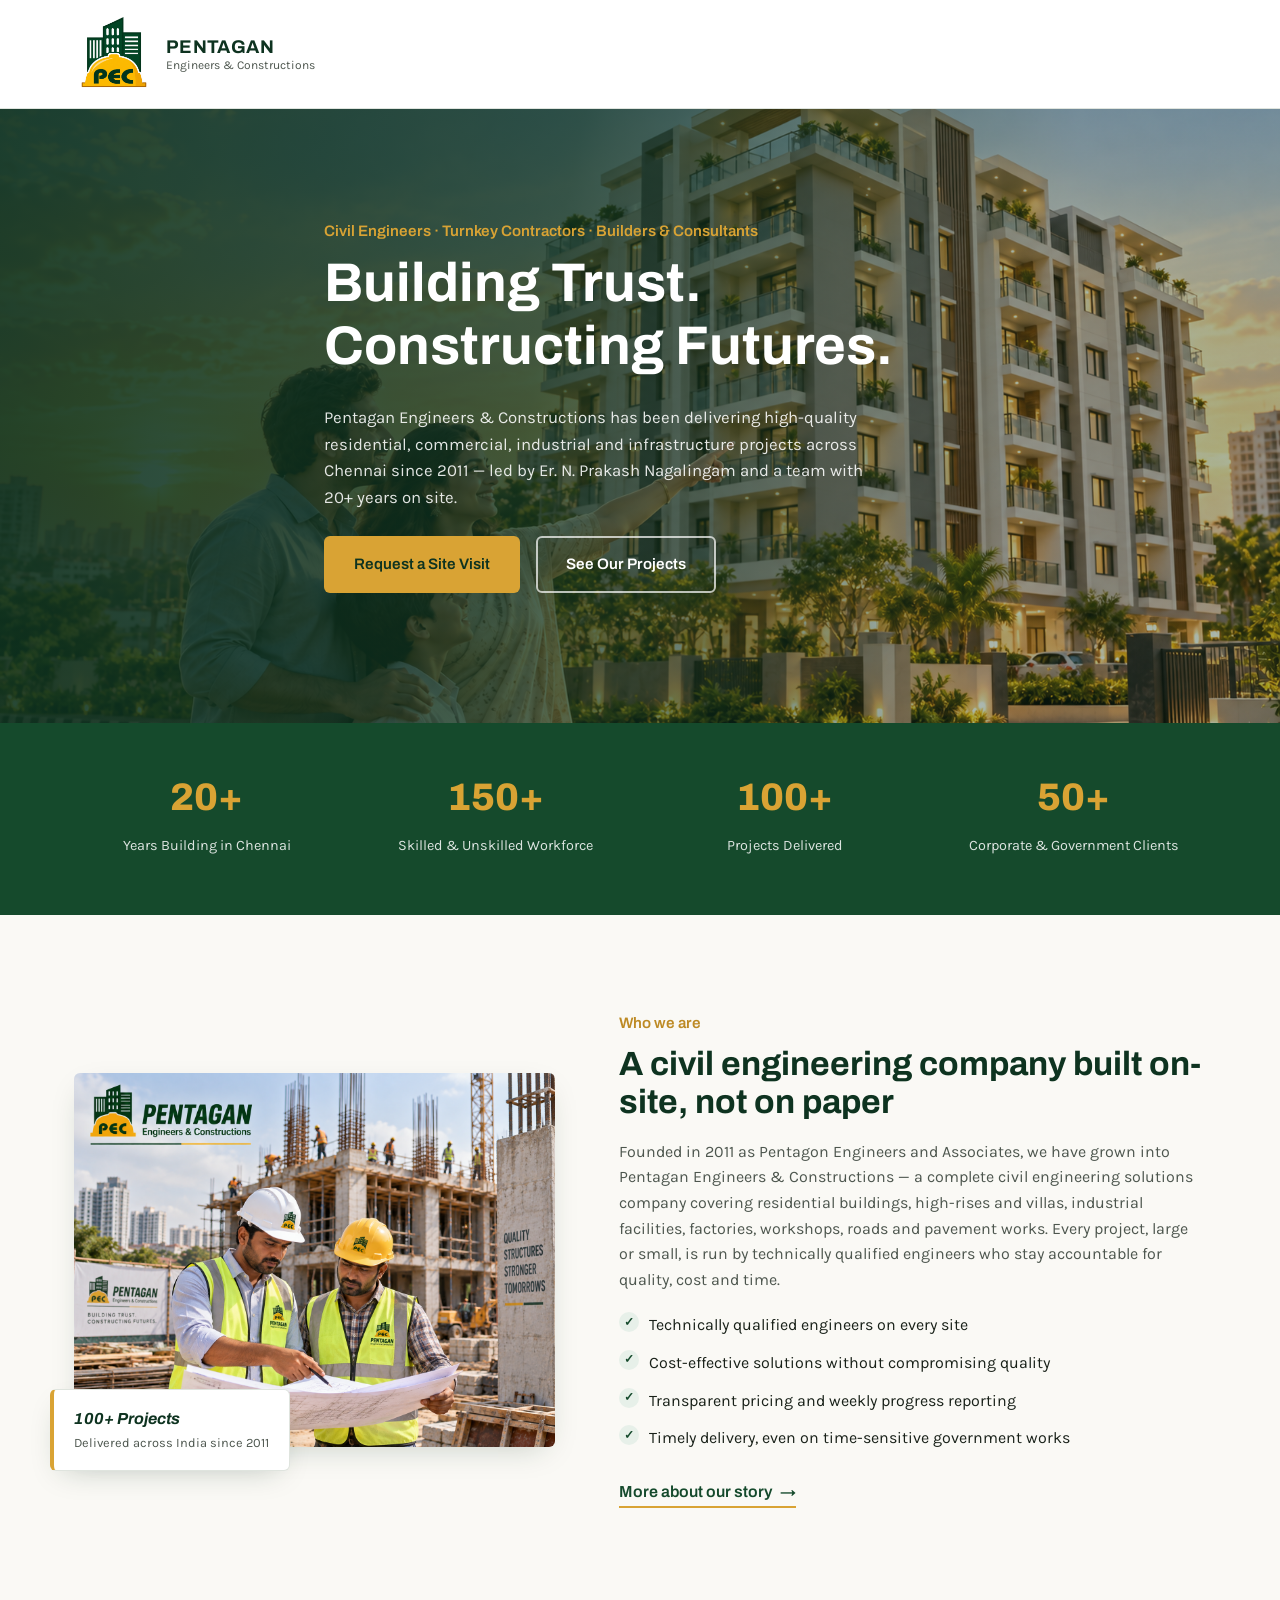
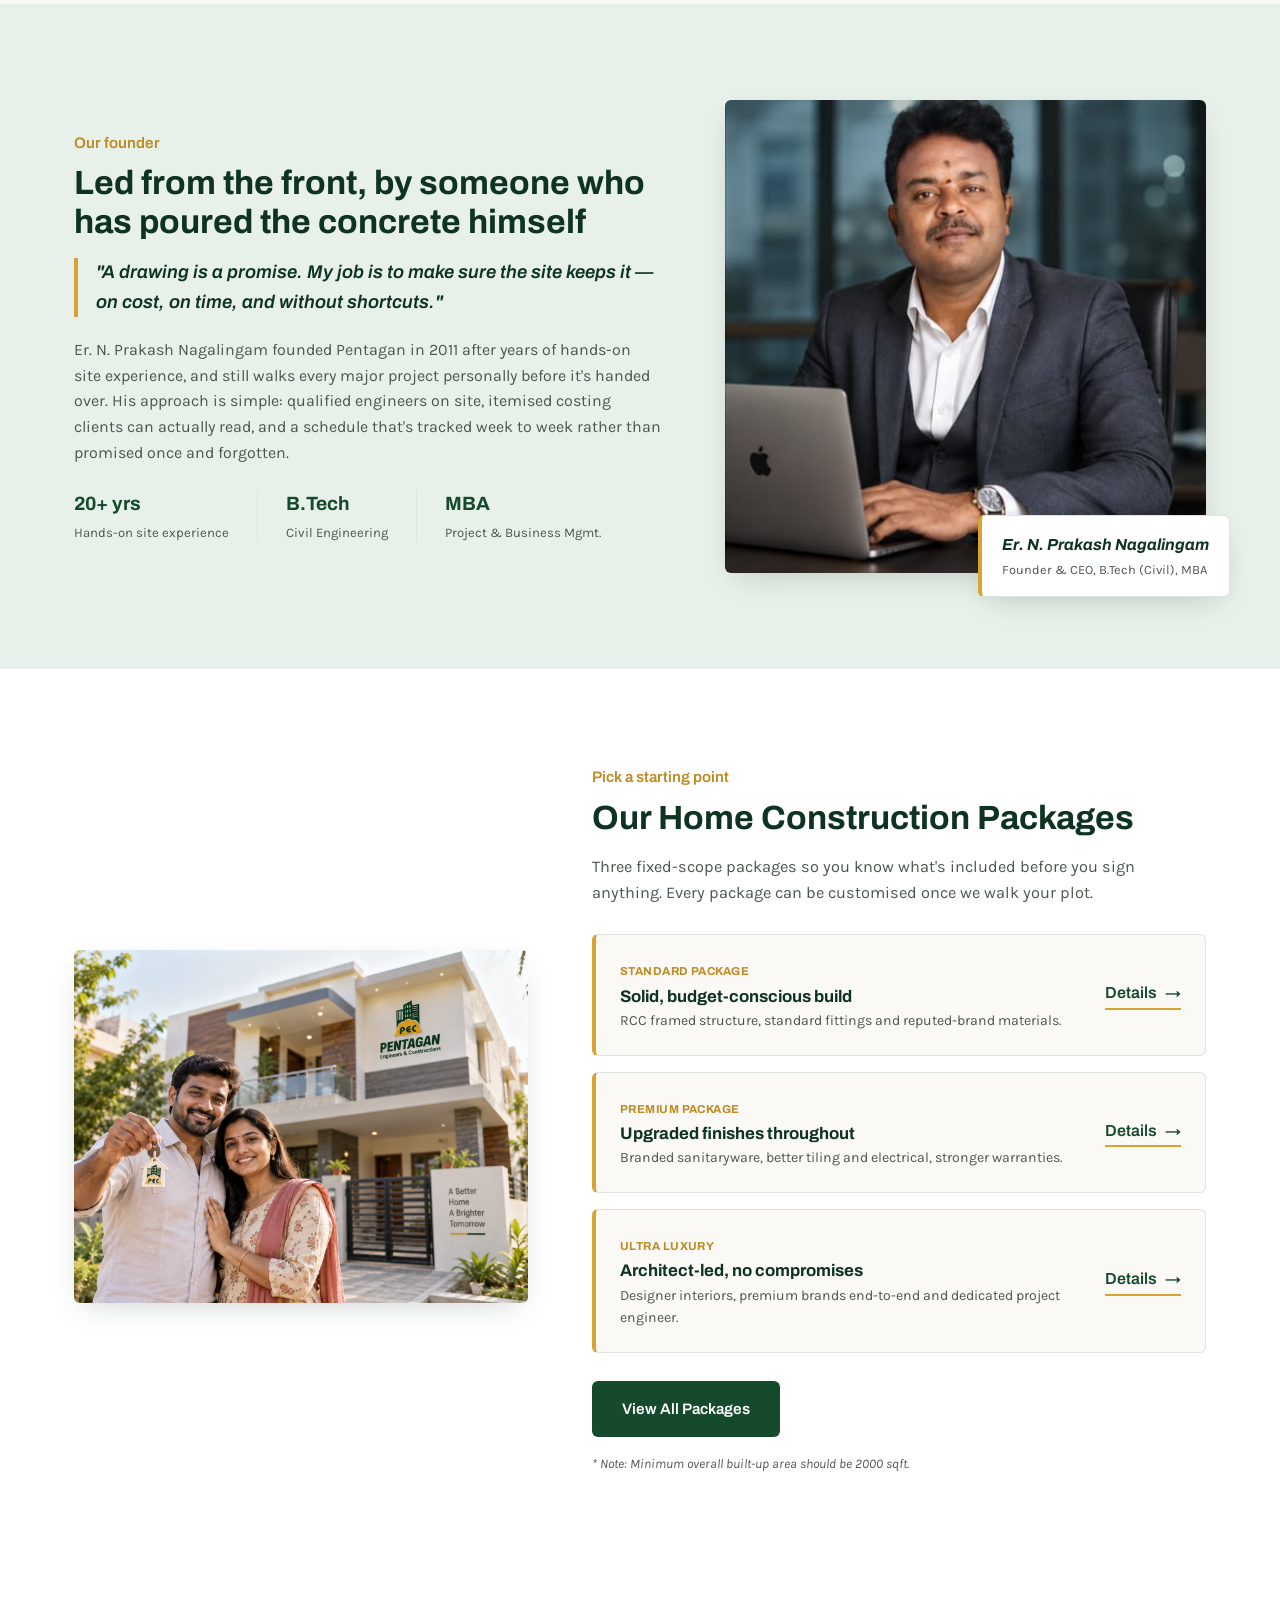
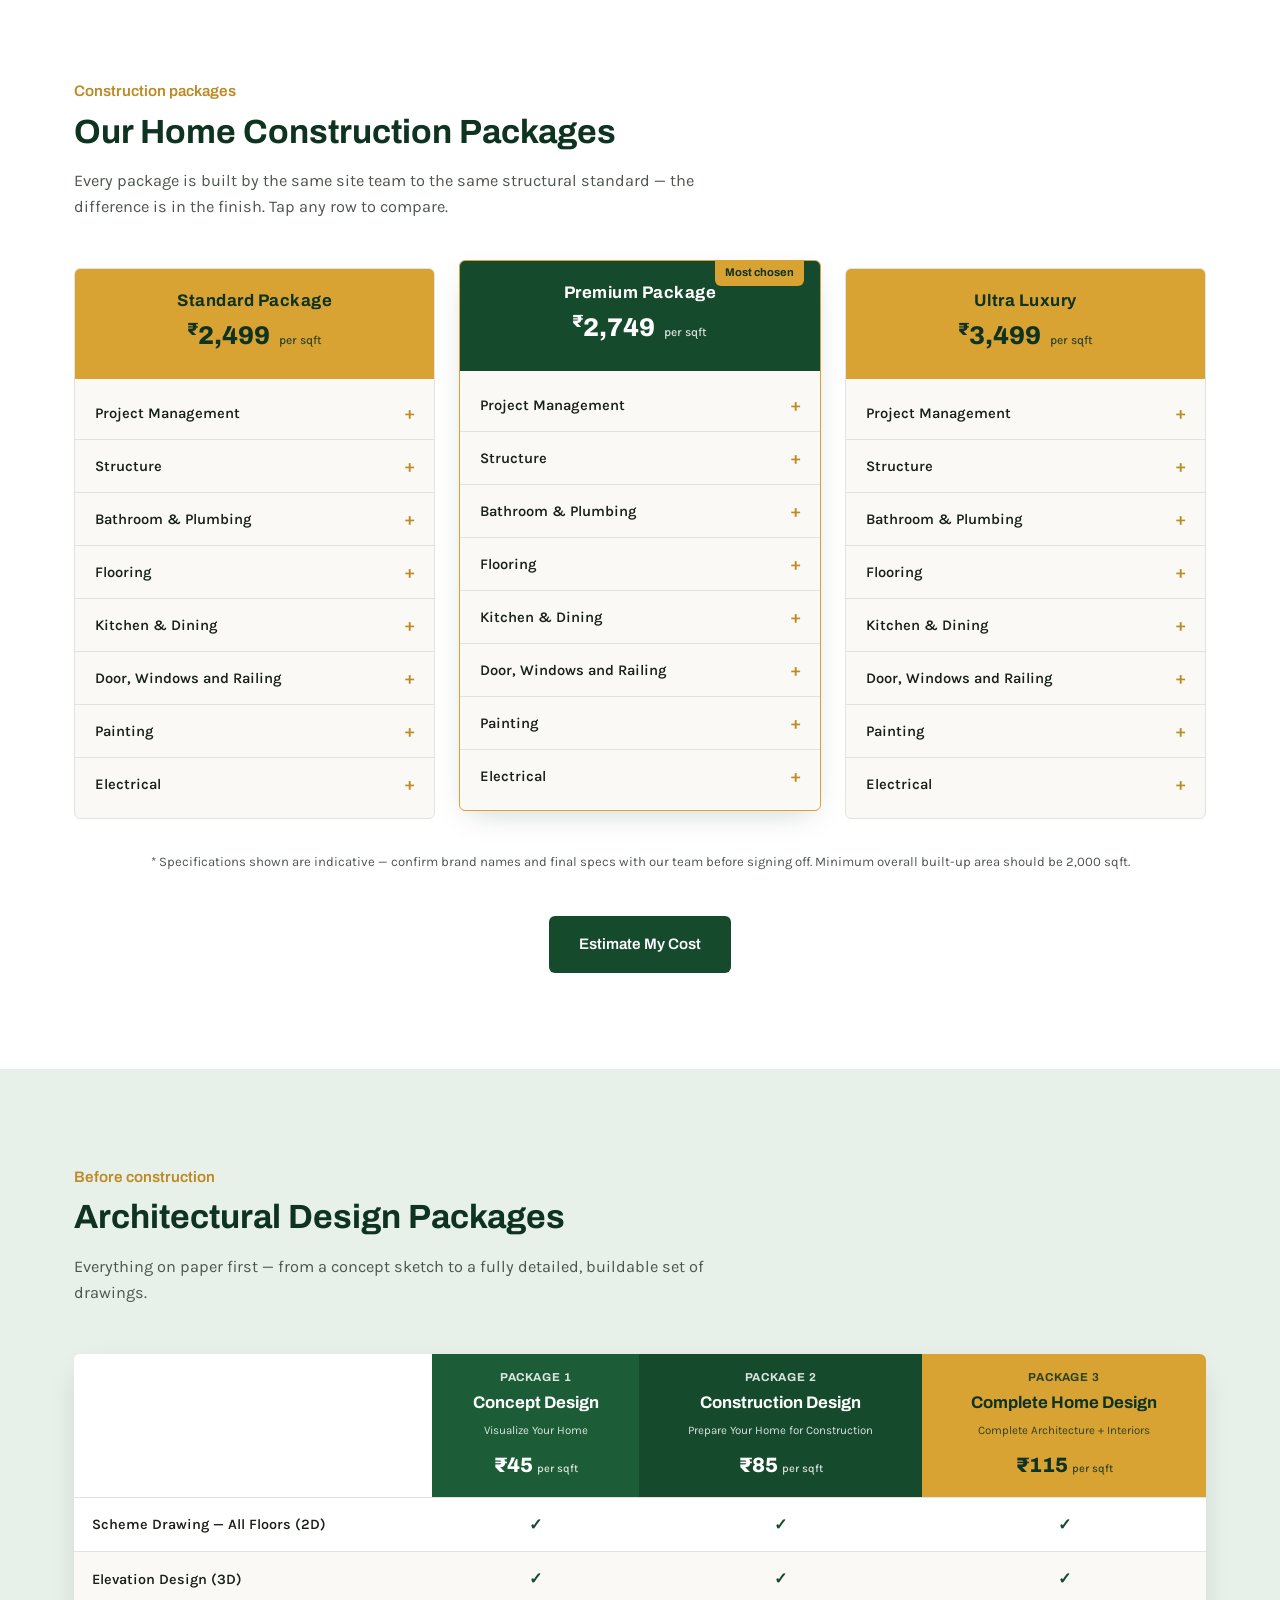
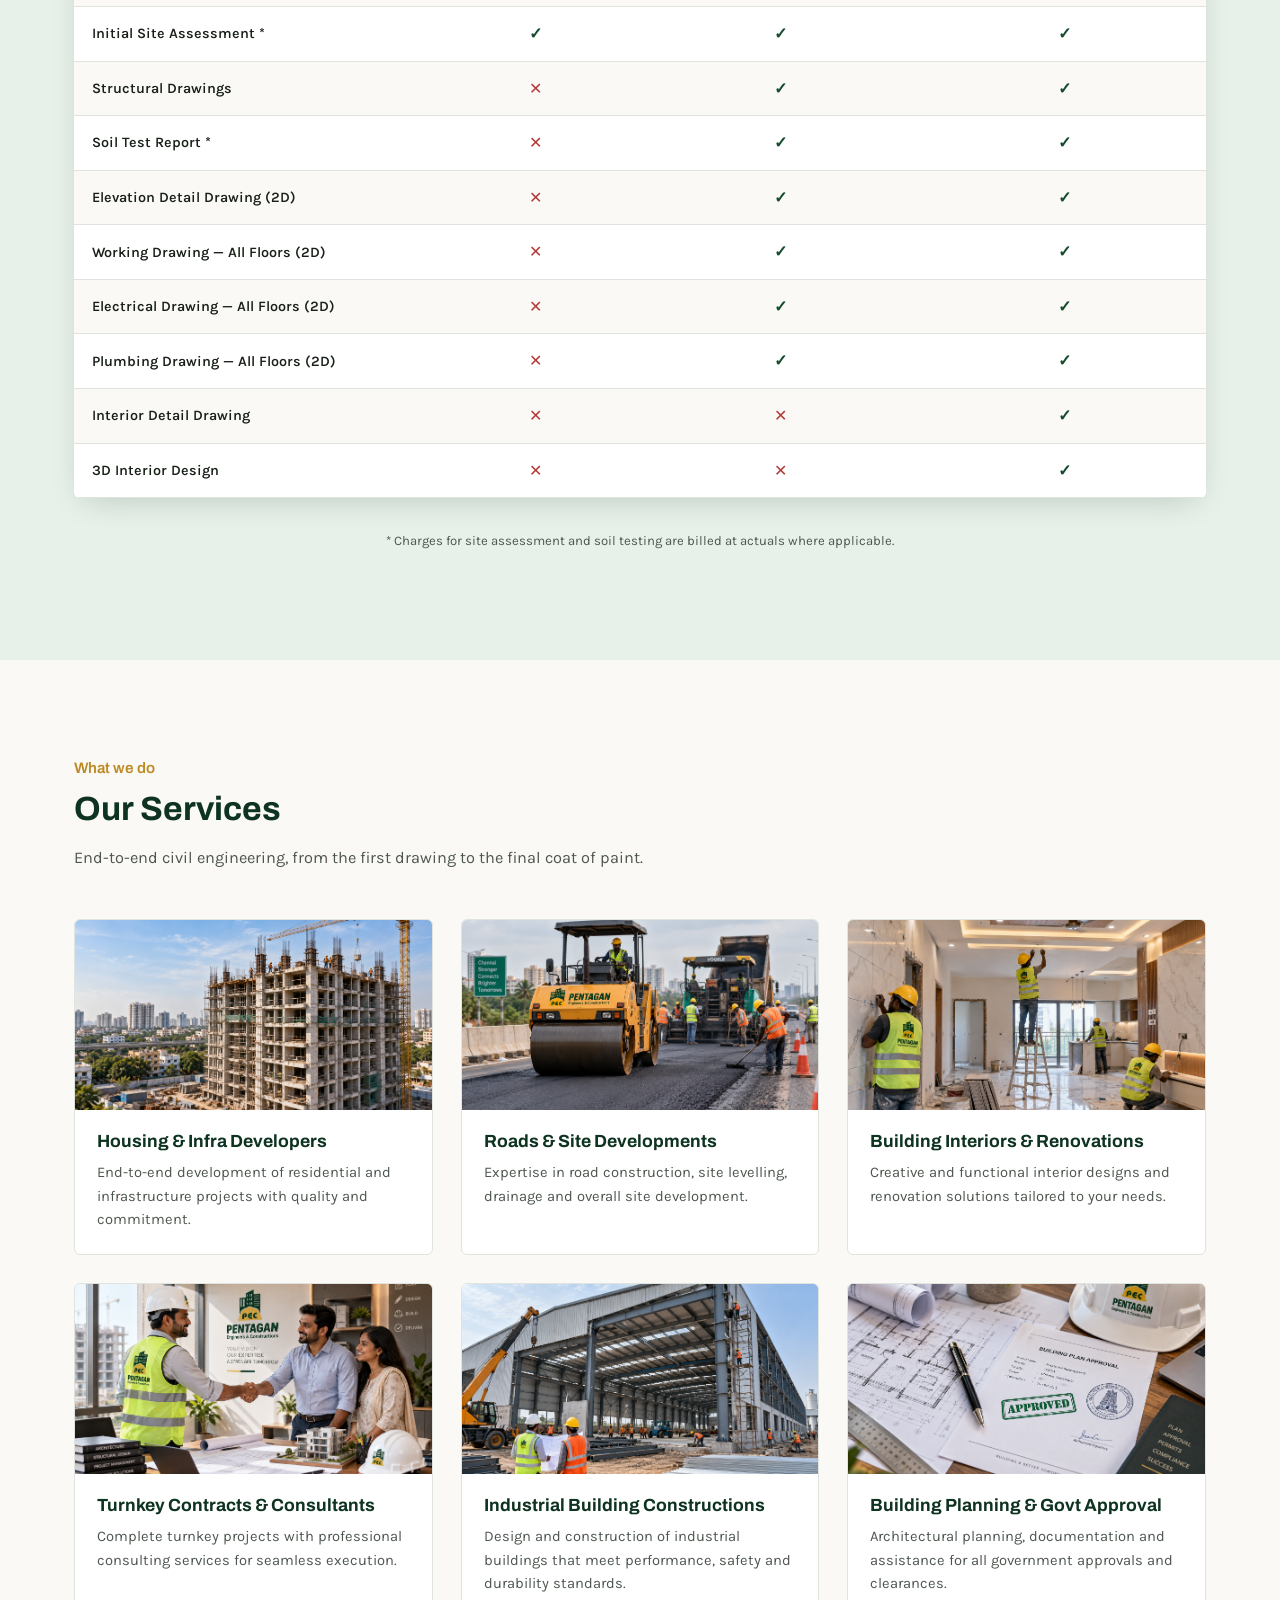
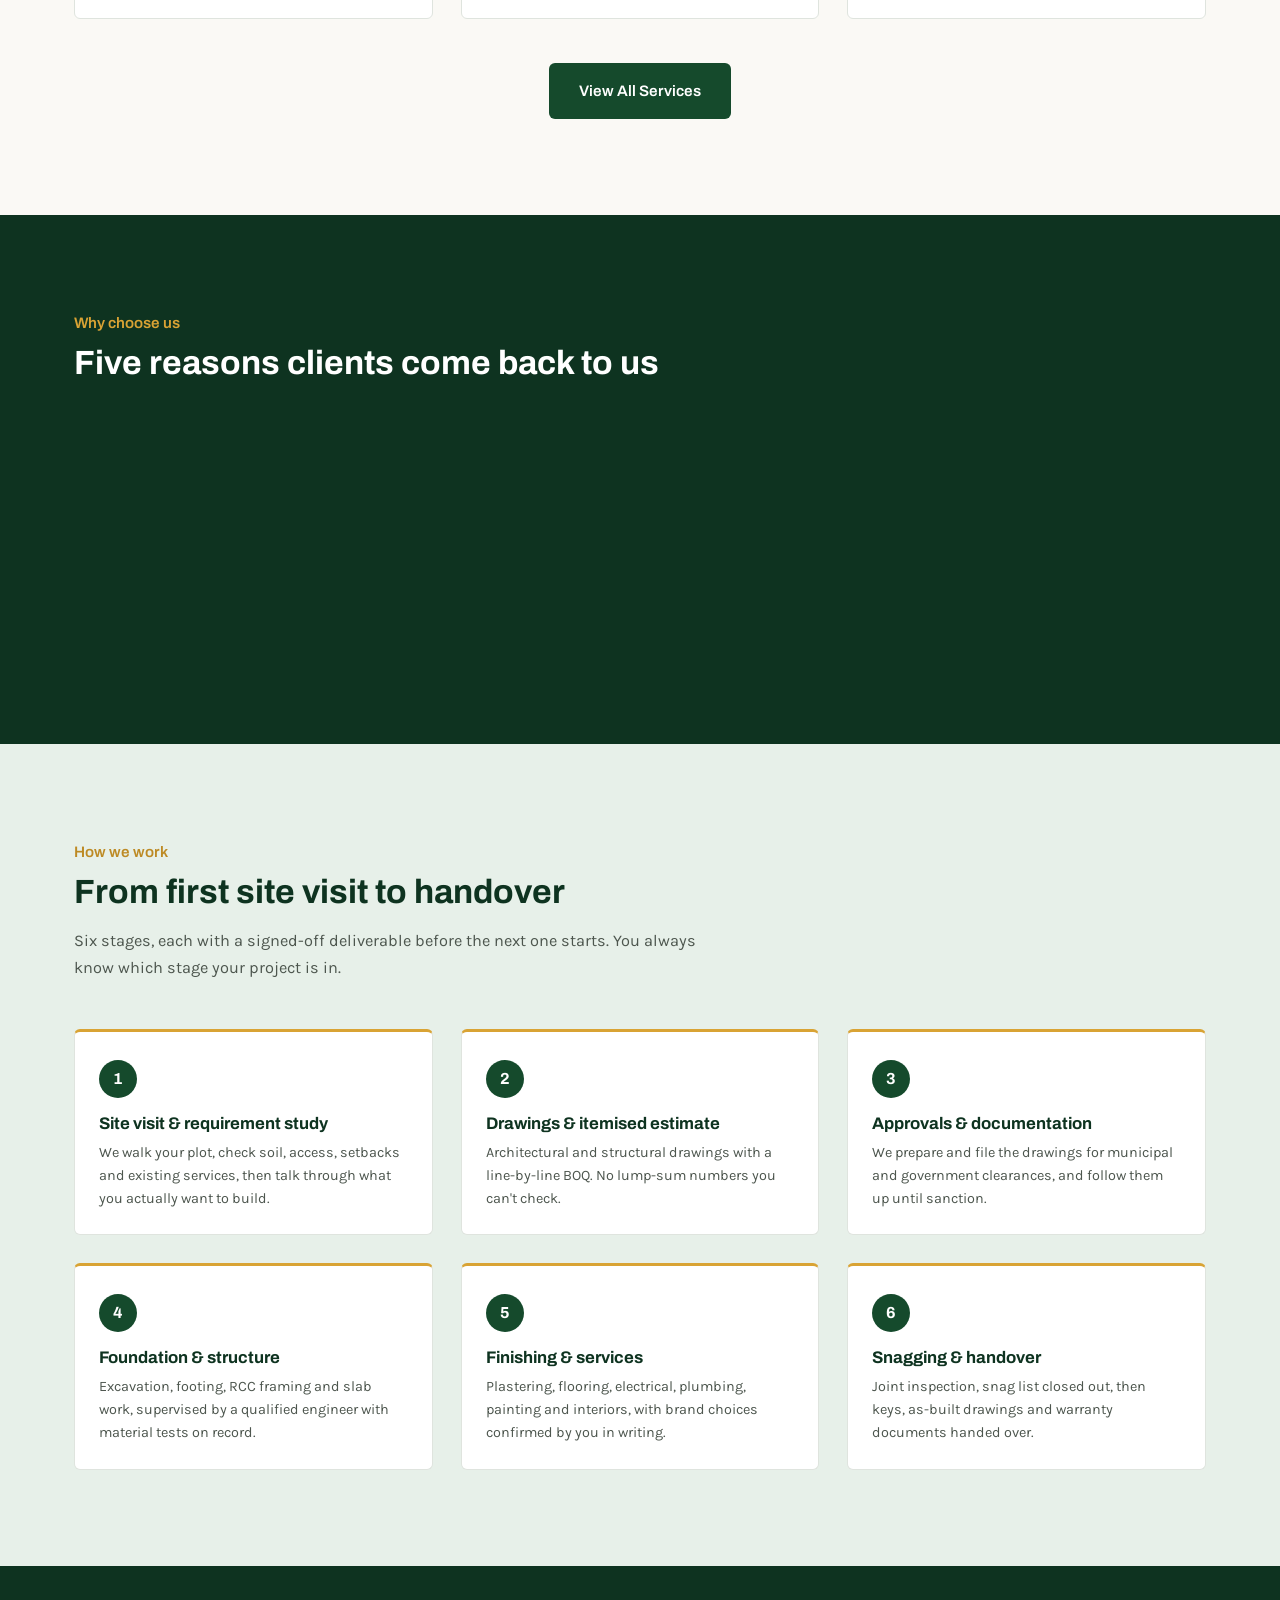
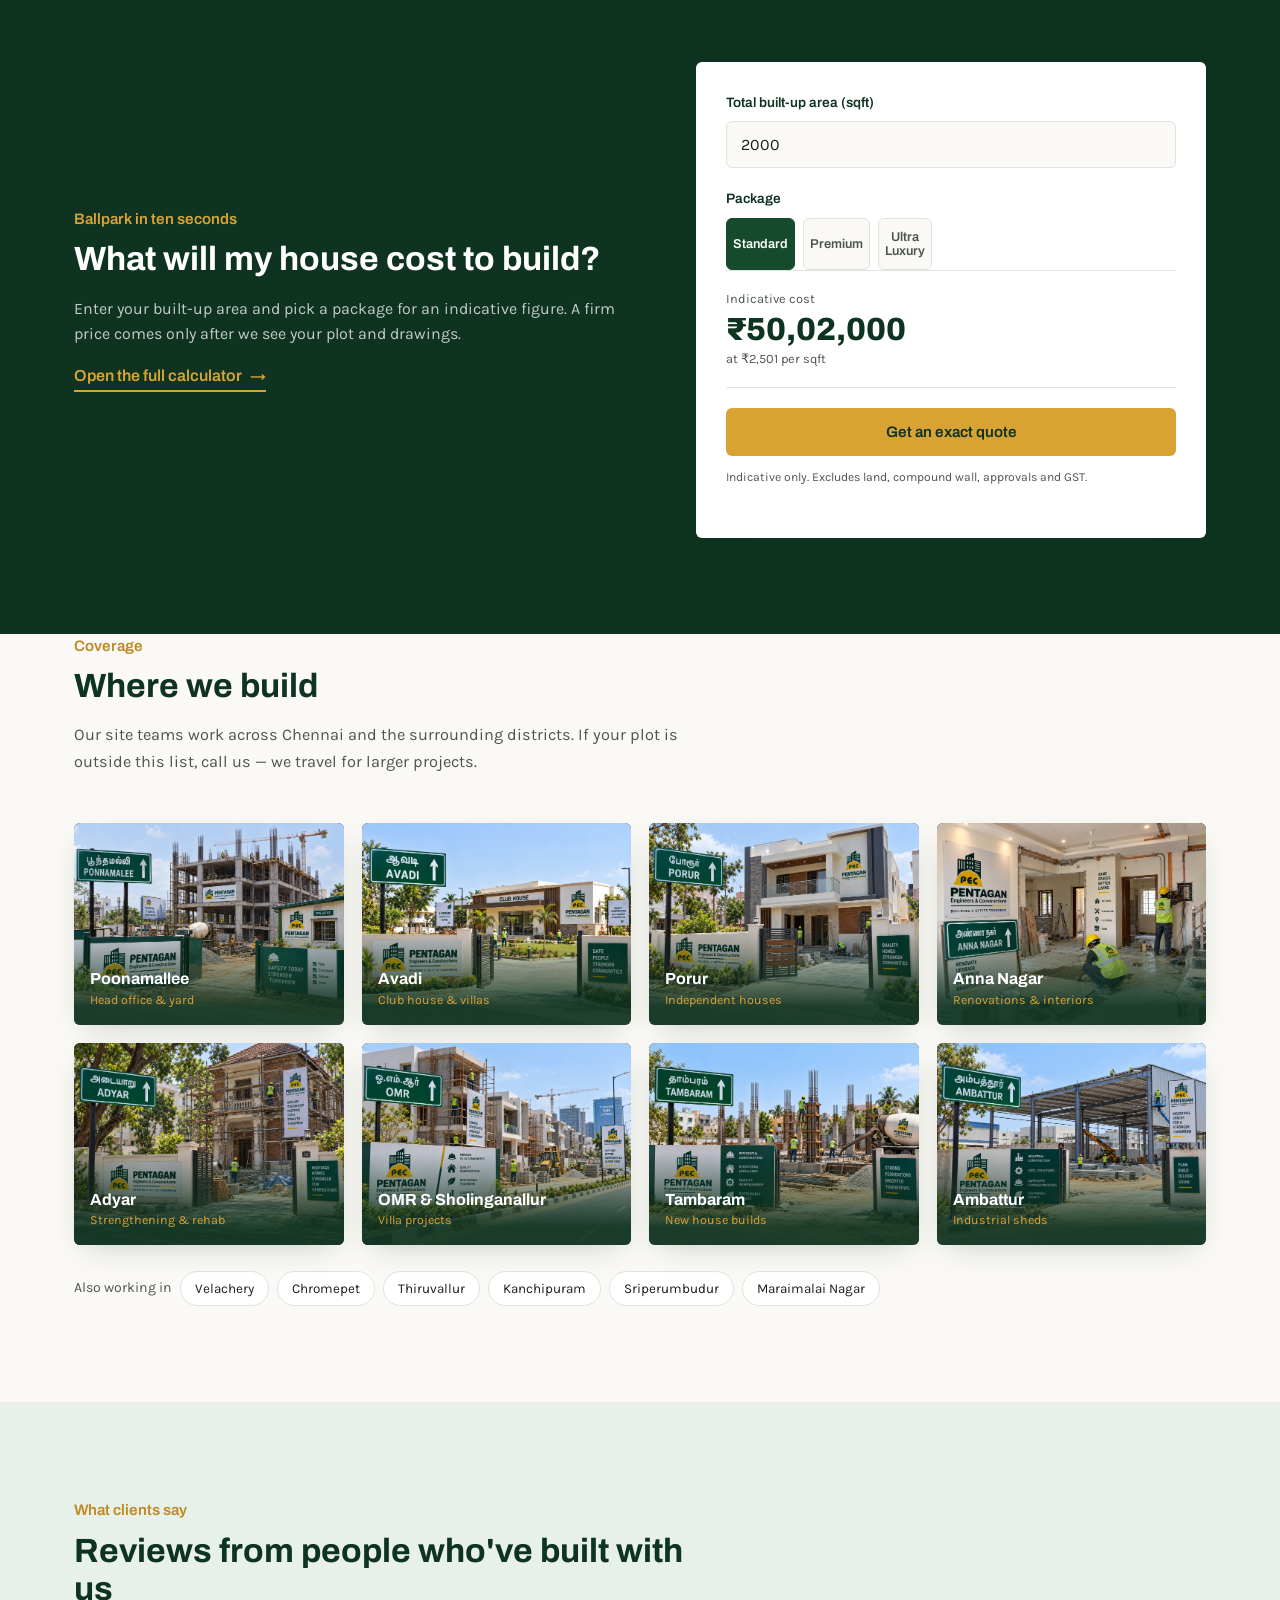
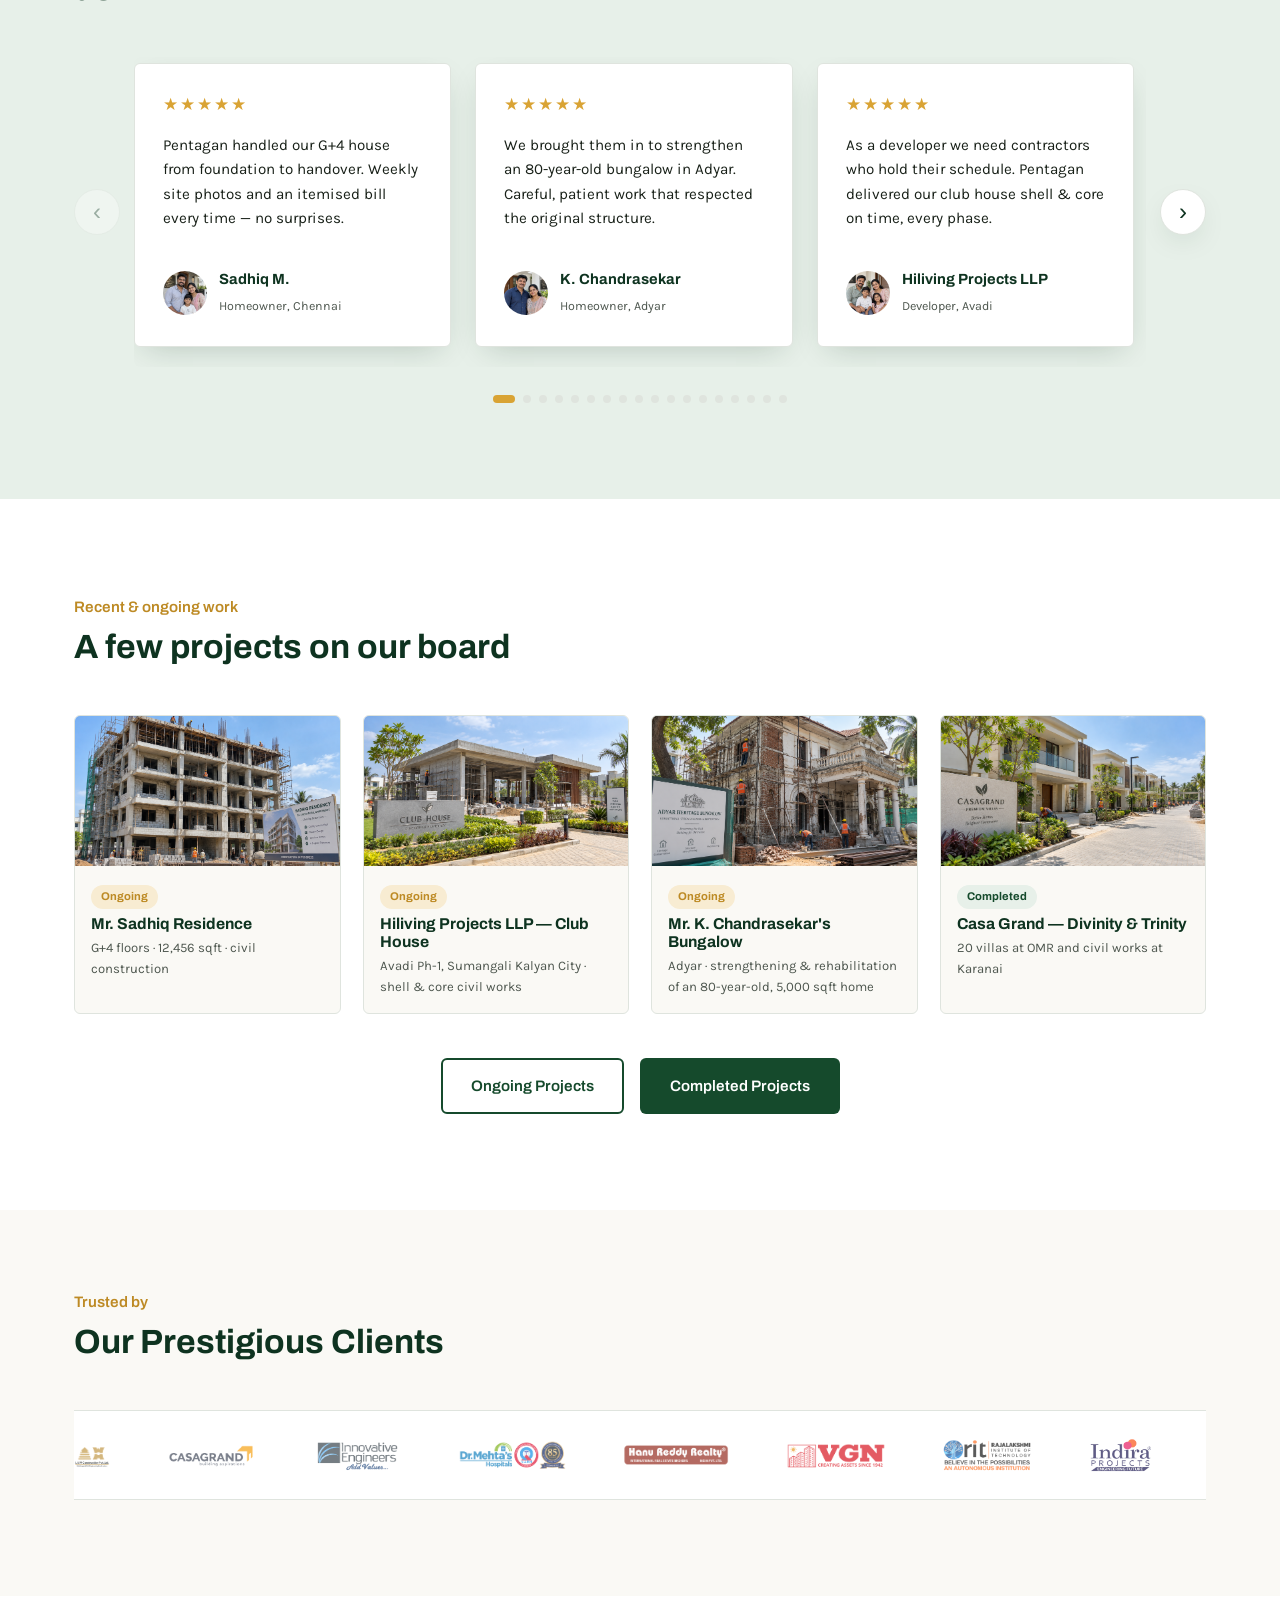
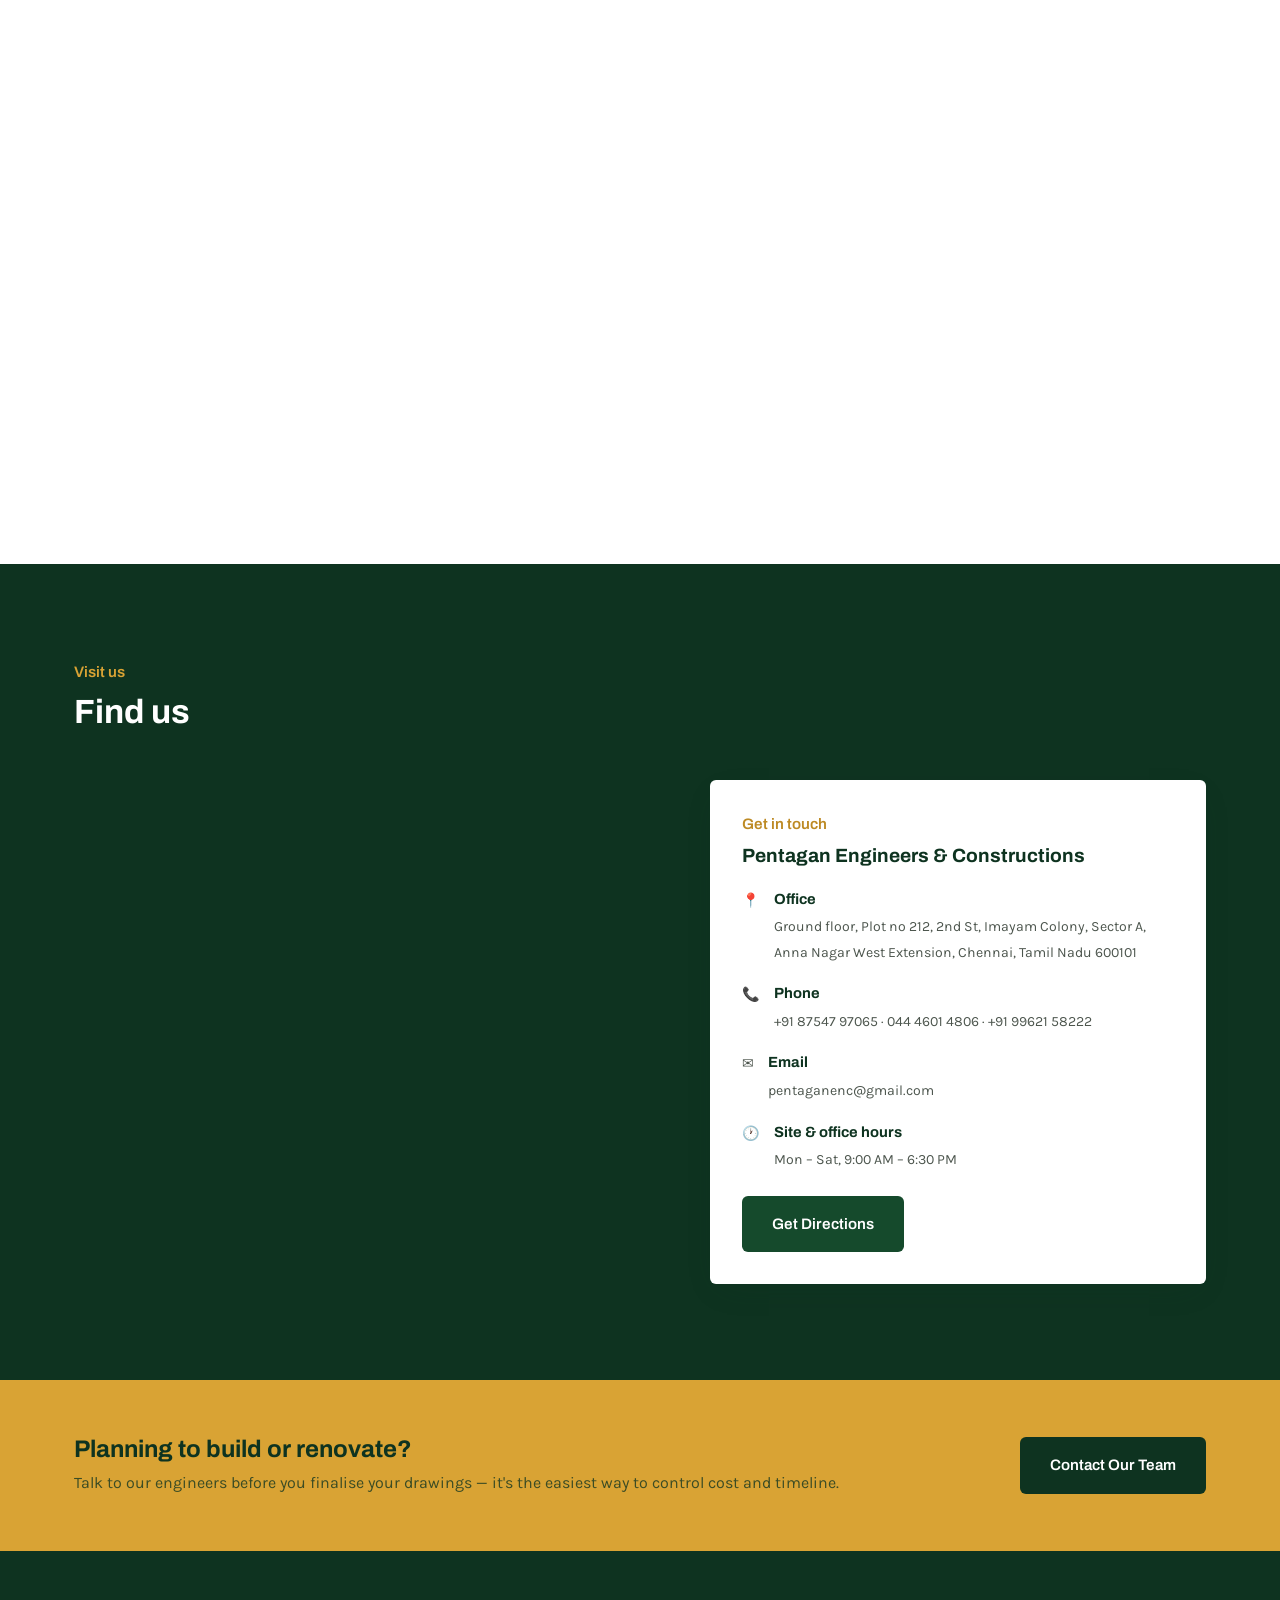
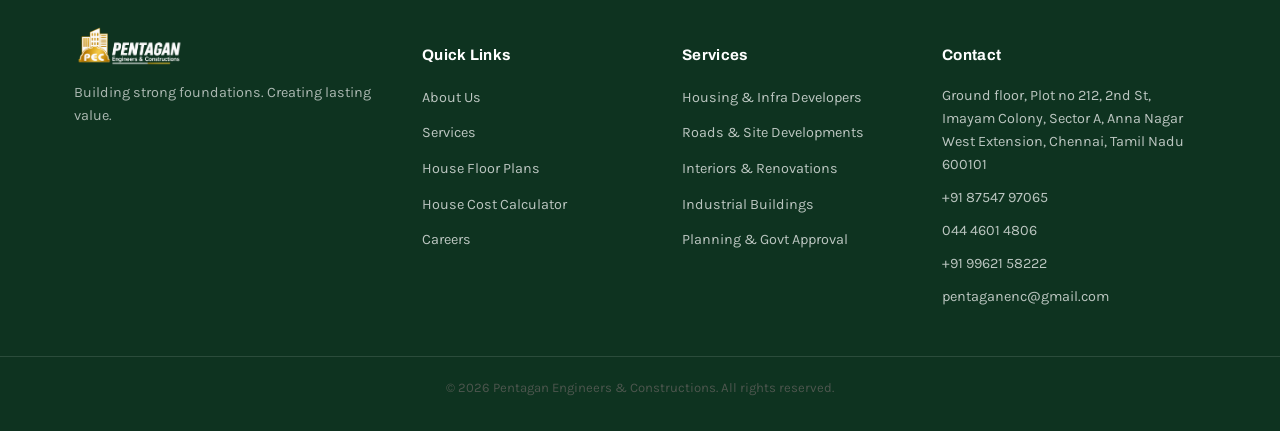
==== commit 594bfcb4: "Update index.html" ====
--- a/index.html
+++ b/index.html
@@ -15,7 +15,7 @@
 <body>
 
 <!-- ===== TOP STRIP ===== -->
-<div class="top-strip">
+<!-- <div class="top-strip">
   <div class="container top-strip__inner">
     <div class="top-strip__contact">
       <a href="tel:+918754797065">📞 +91 99621 58222</a>
@@ -23,7 +23,7 @@
     </div>
     <div class="top-strip__address">Second Floor, Plot no 212, 2nd St, Imayam Colony, Sector A, Anna Nagar West Extension, Chennai, Tamil Nadu 600101</div>
   </div>
-</div>
+</div> -->
 
 <!-- ===== HEADER ===== -->
 <header class="site-header" id="siteHeader">
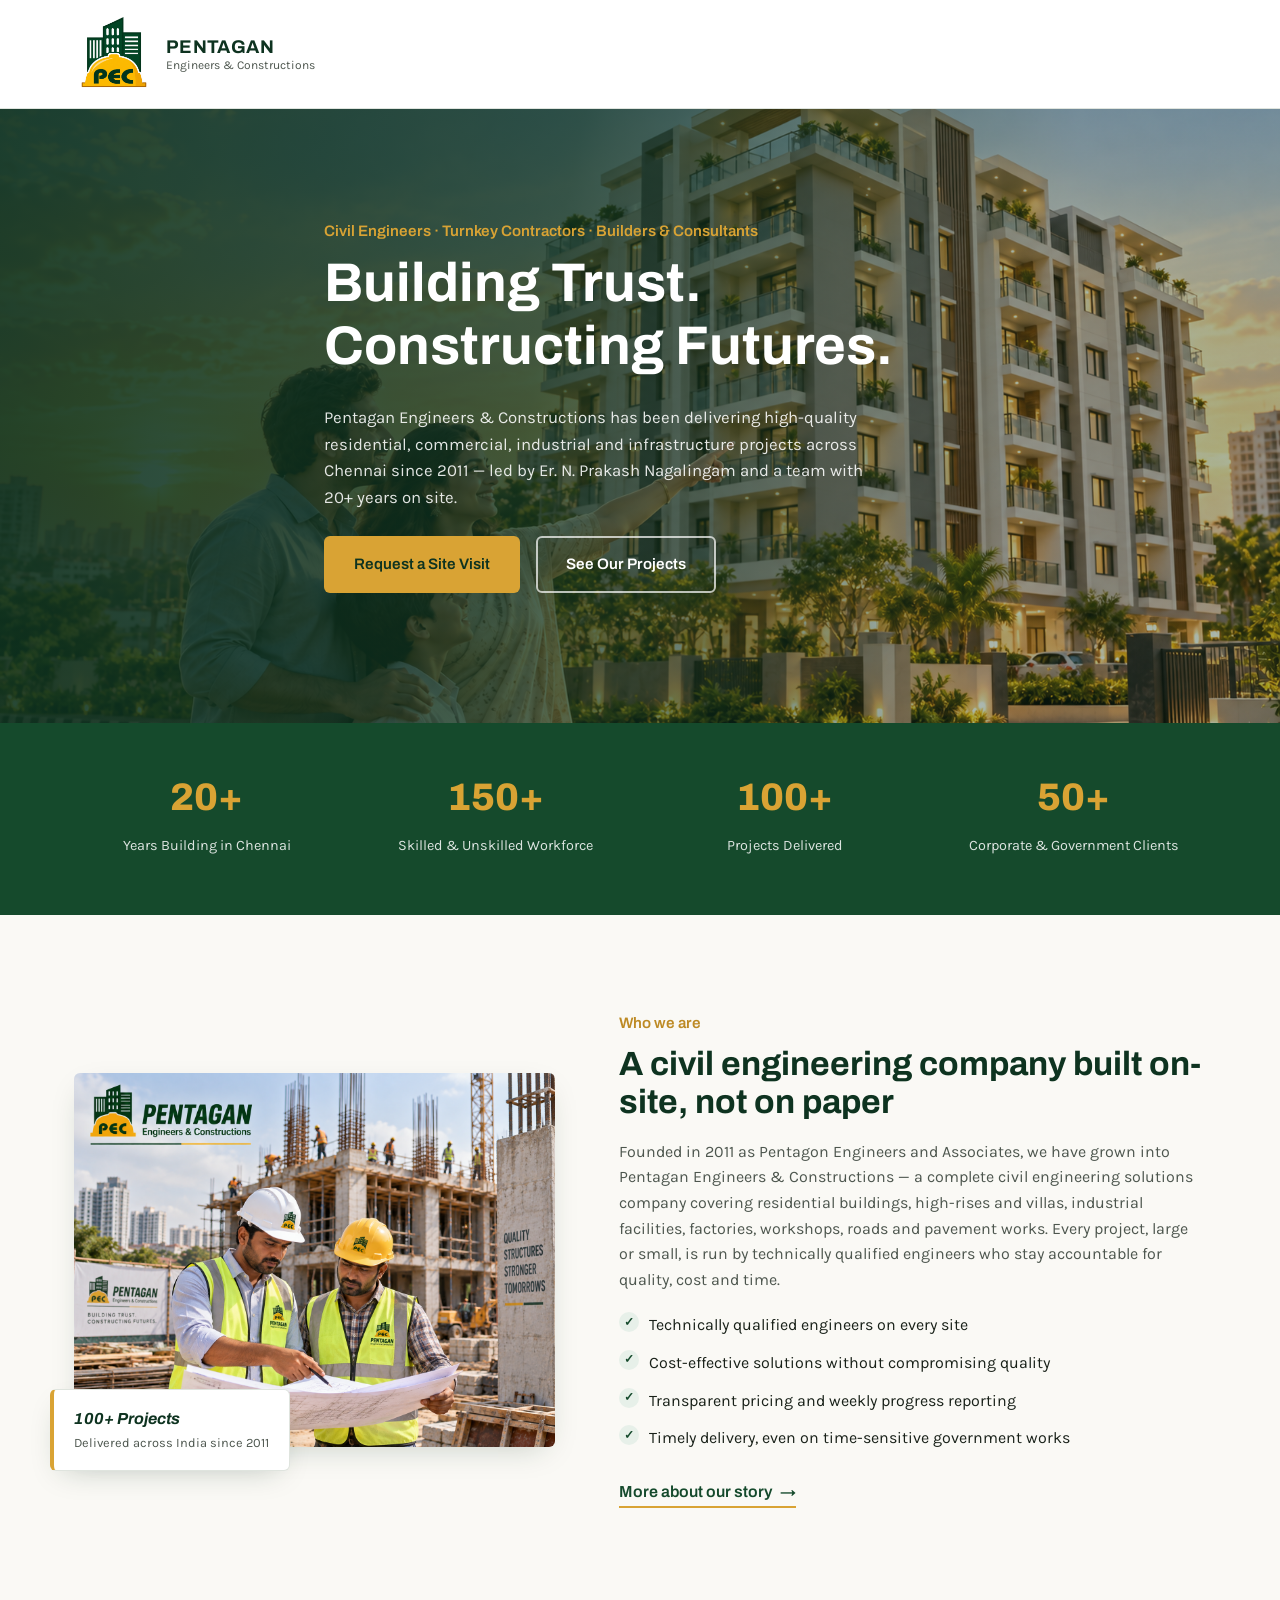
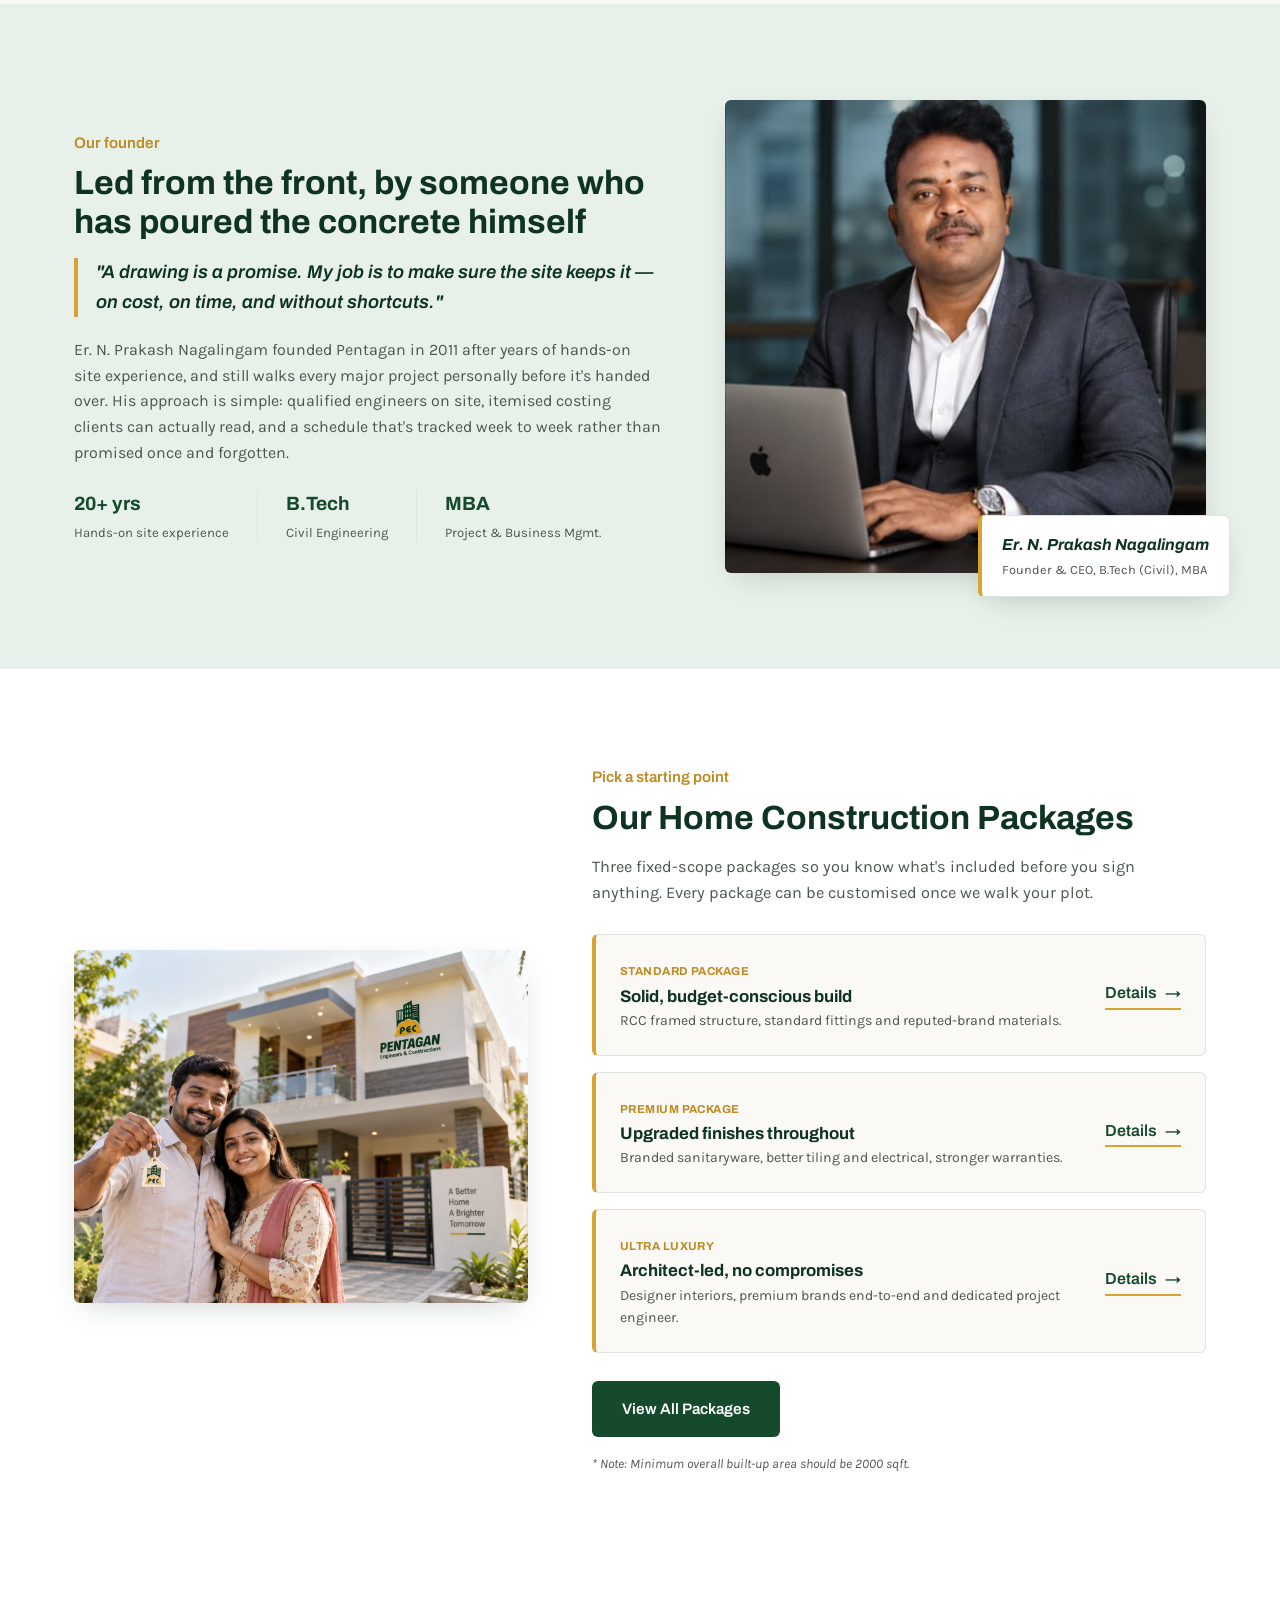
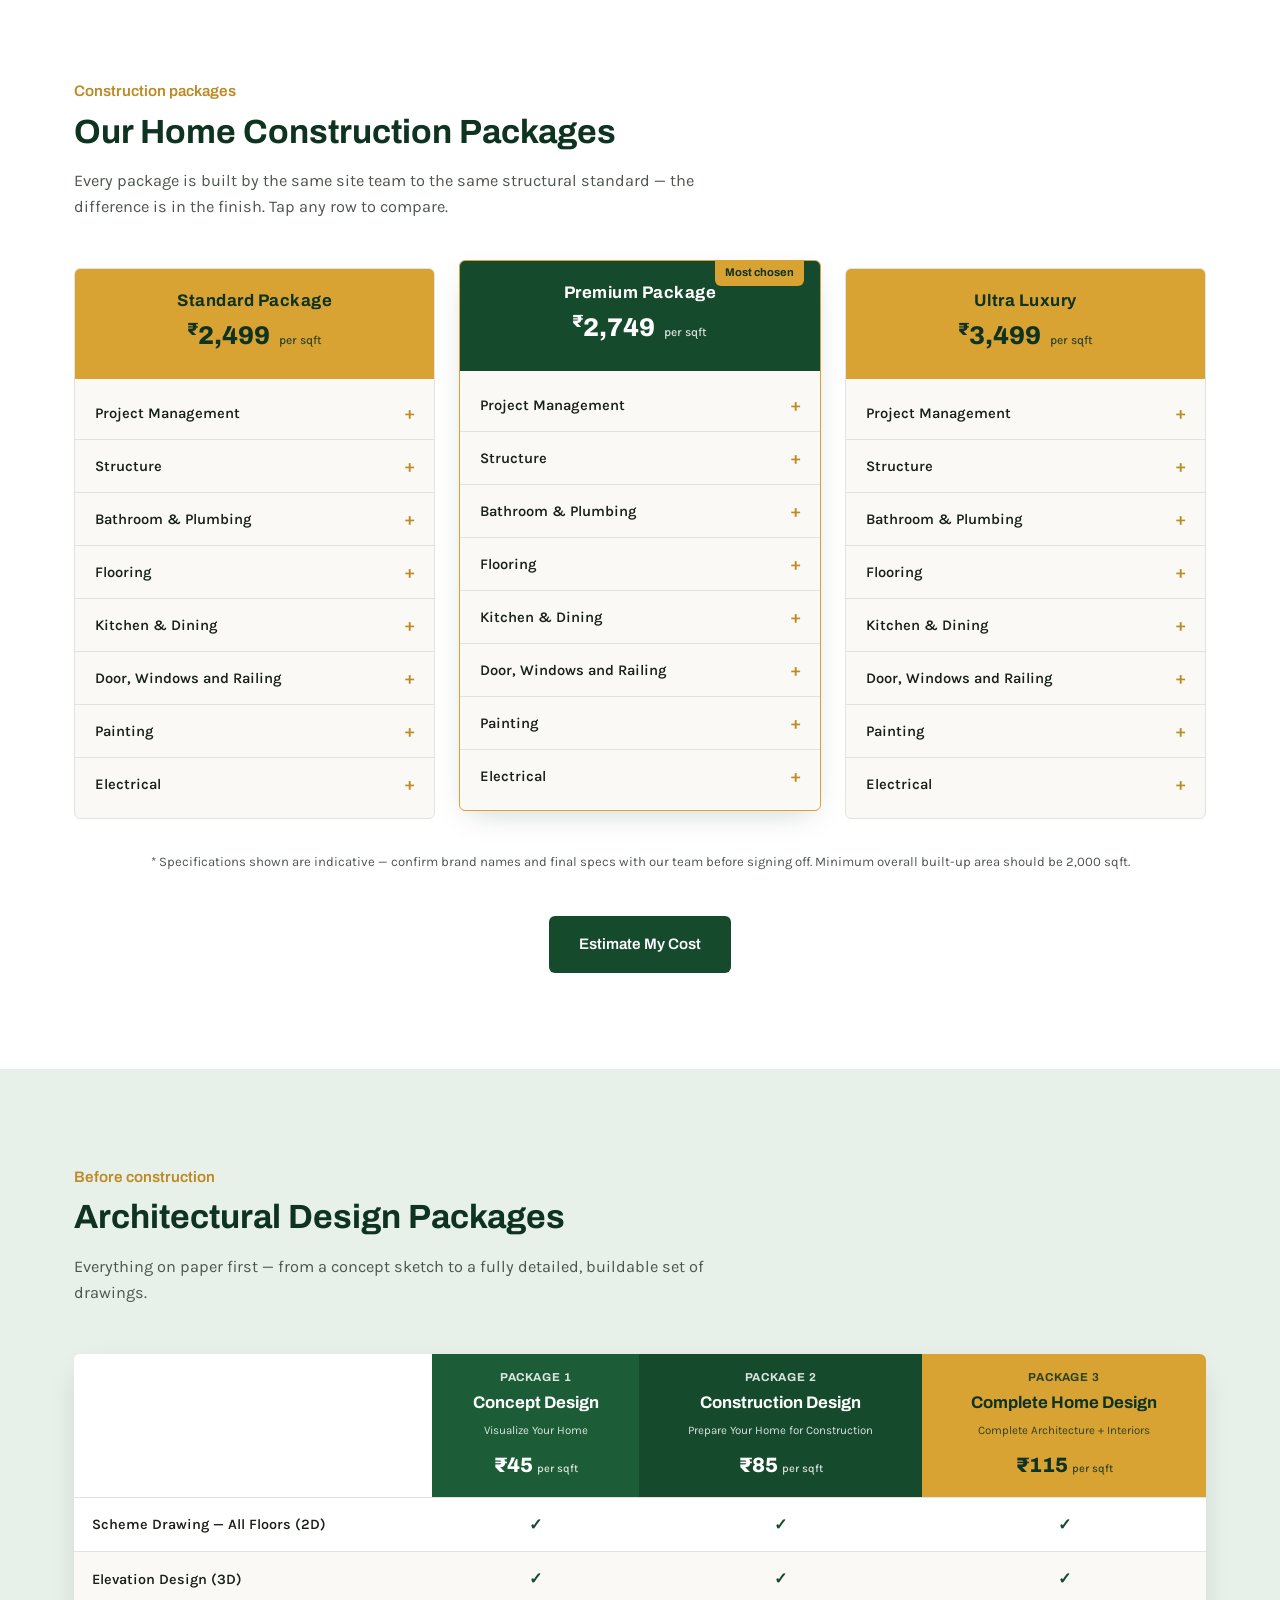
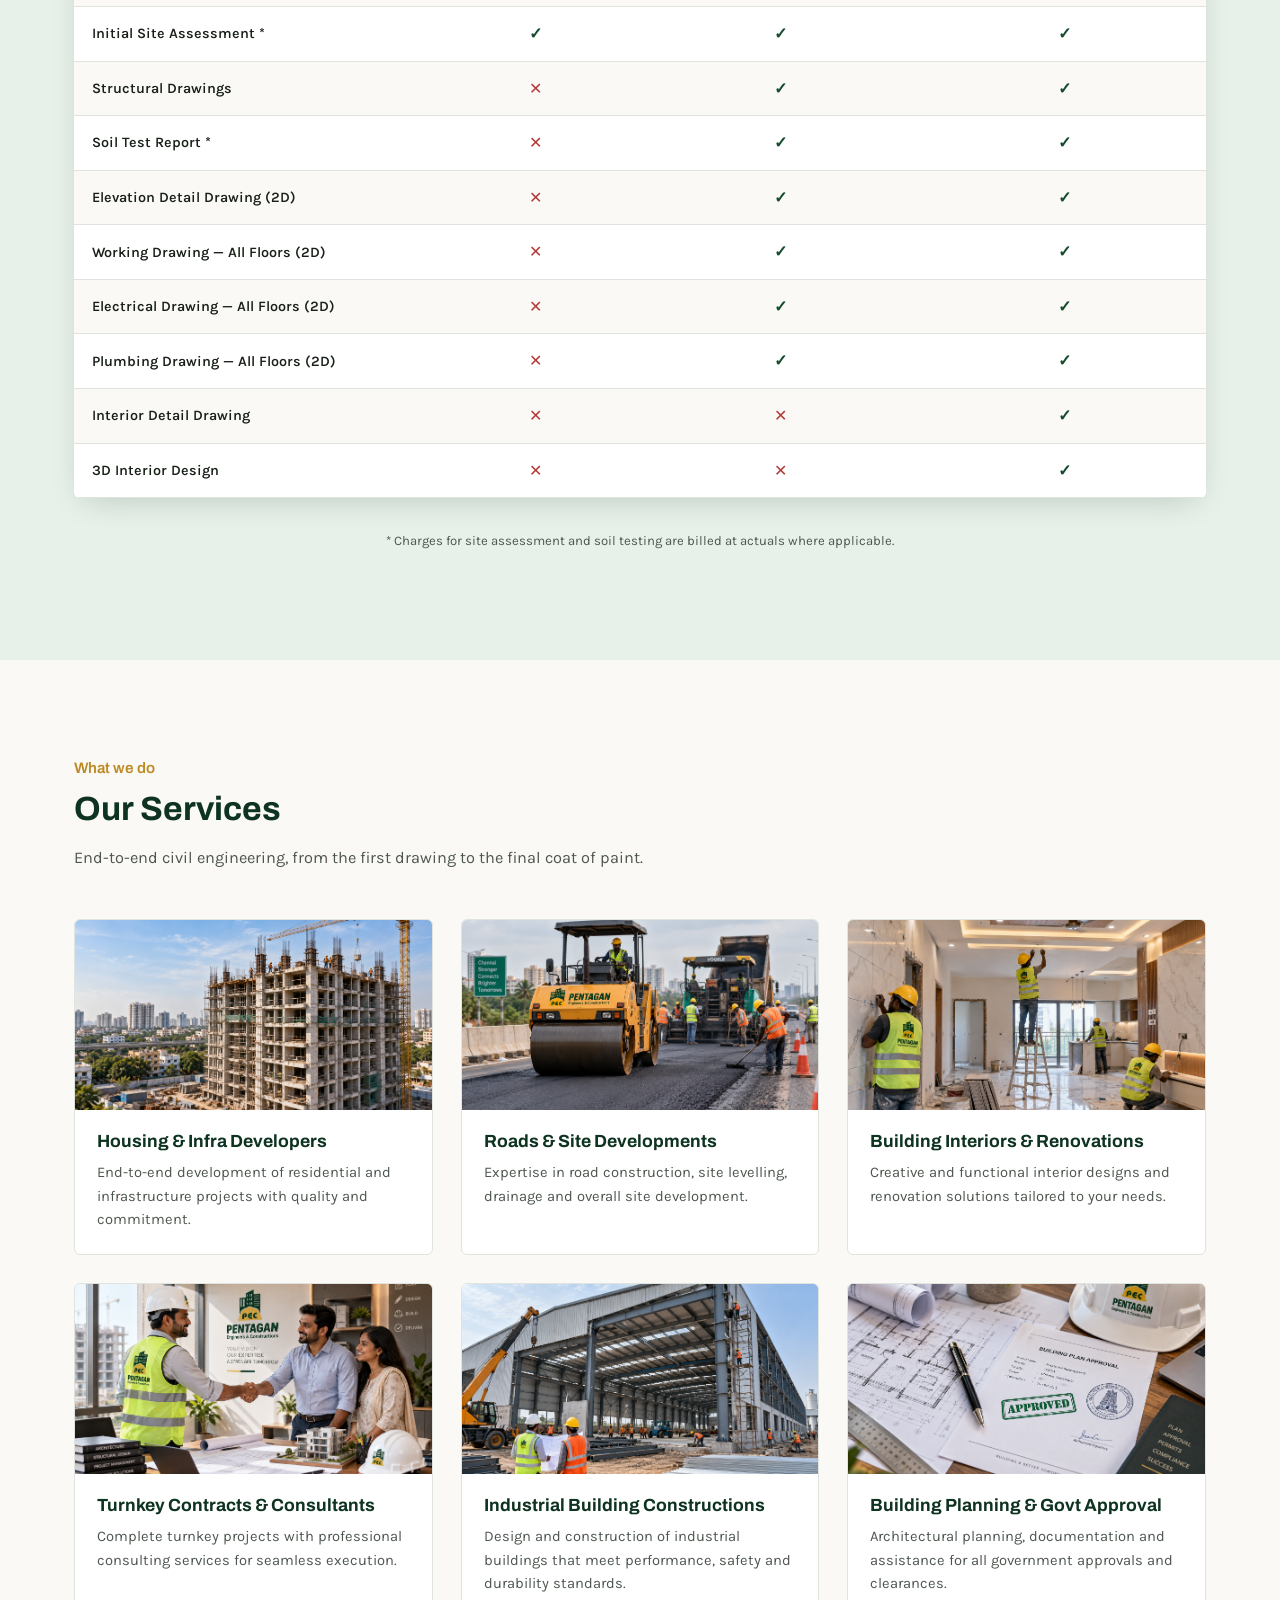
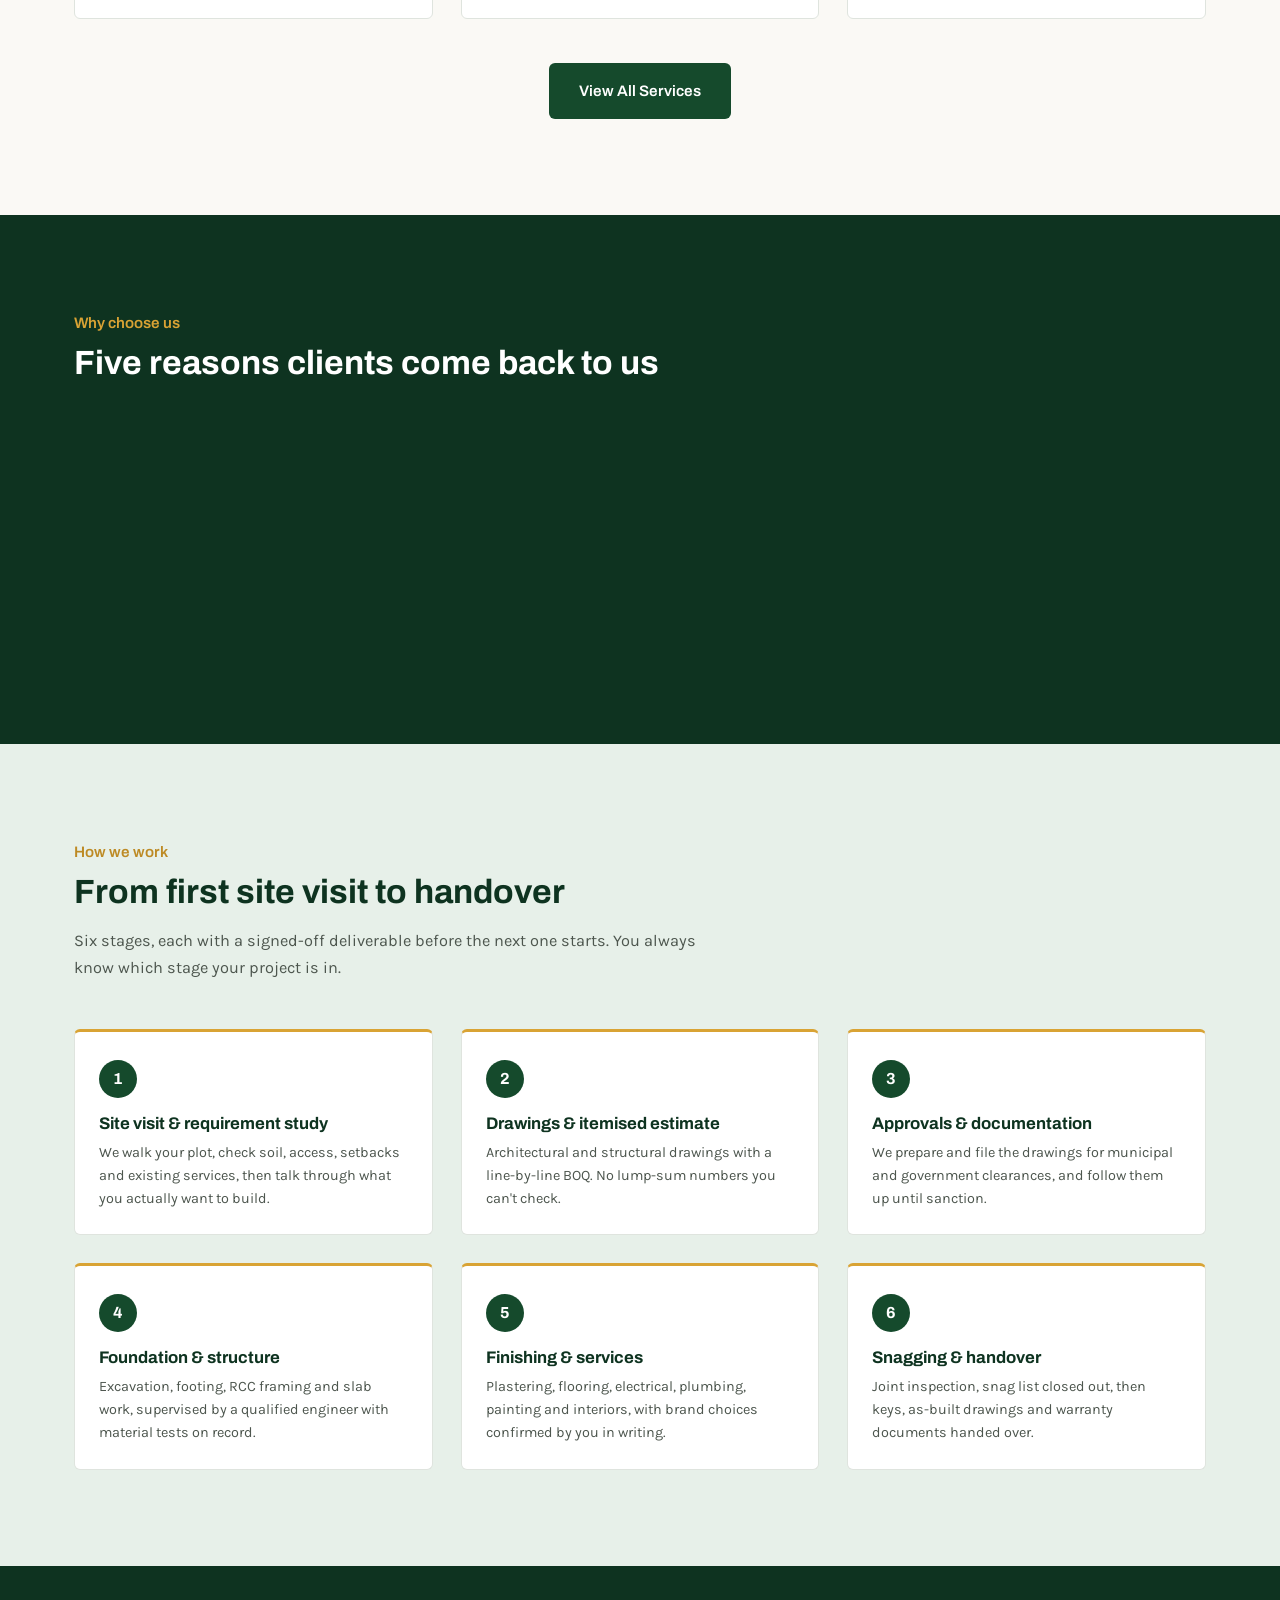
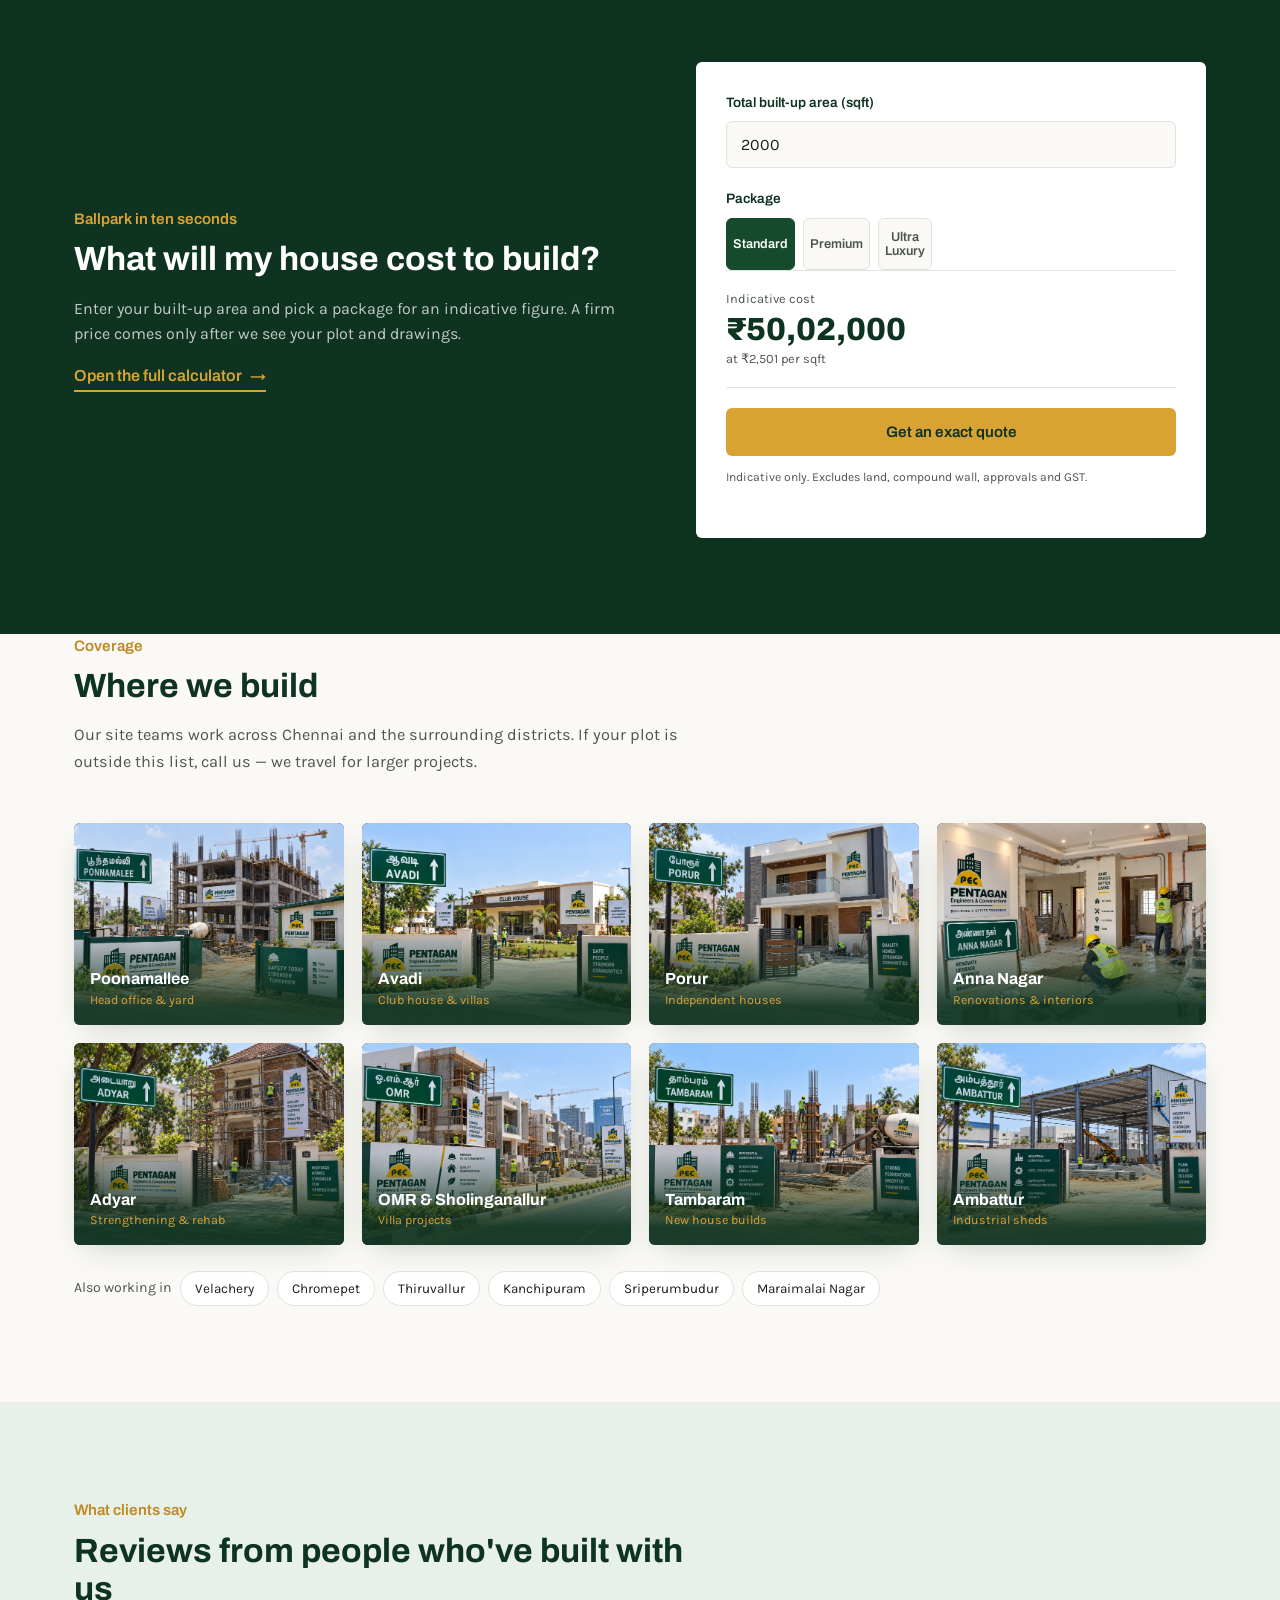
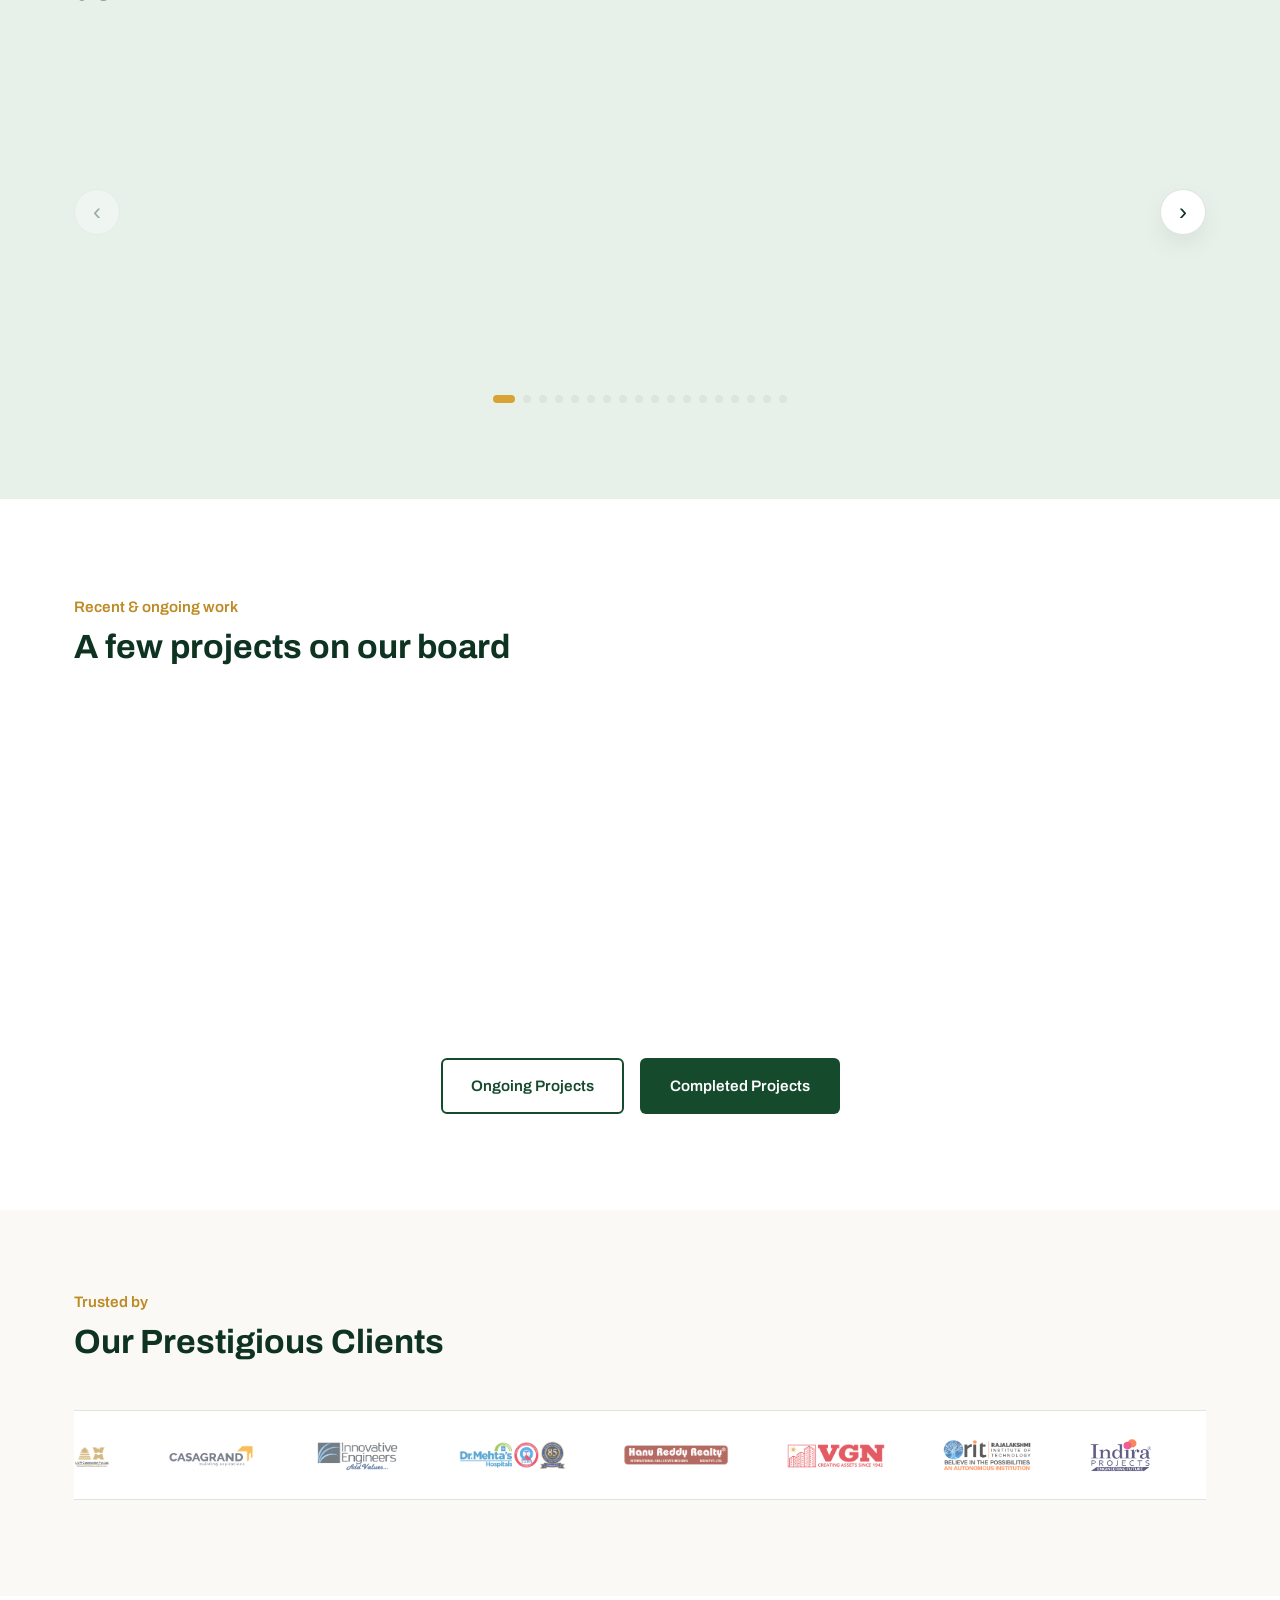
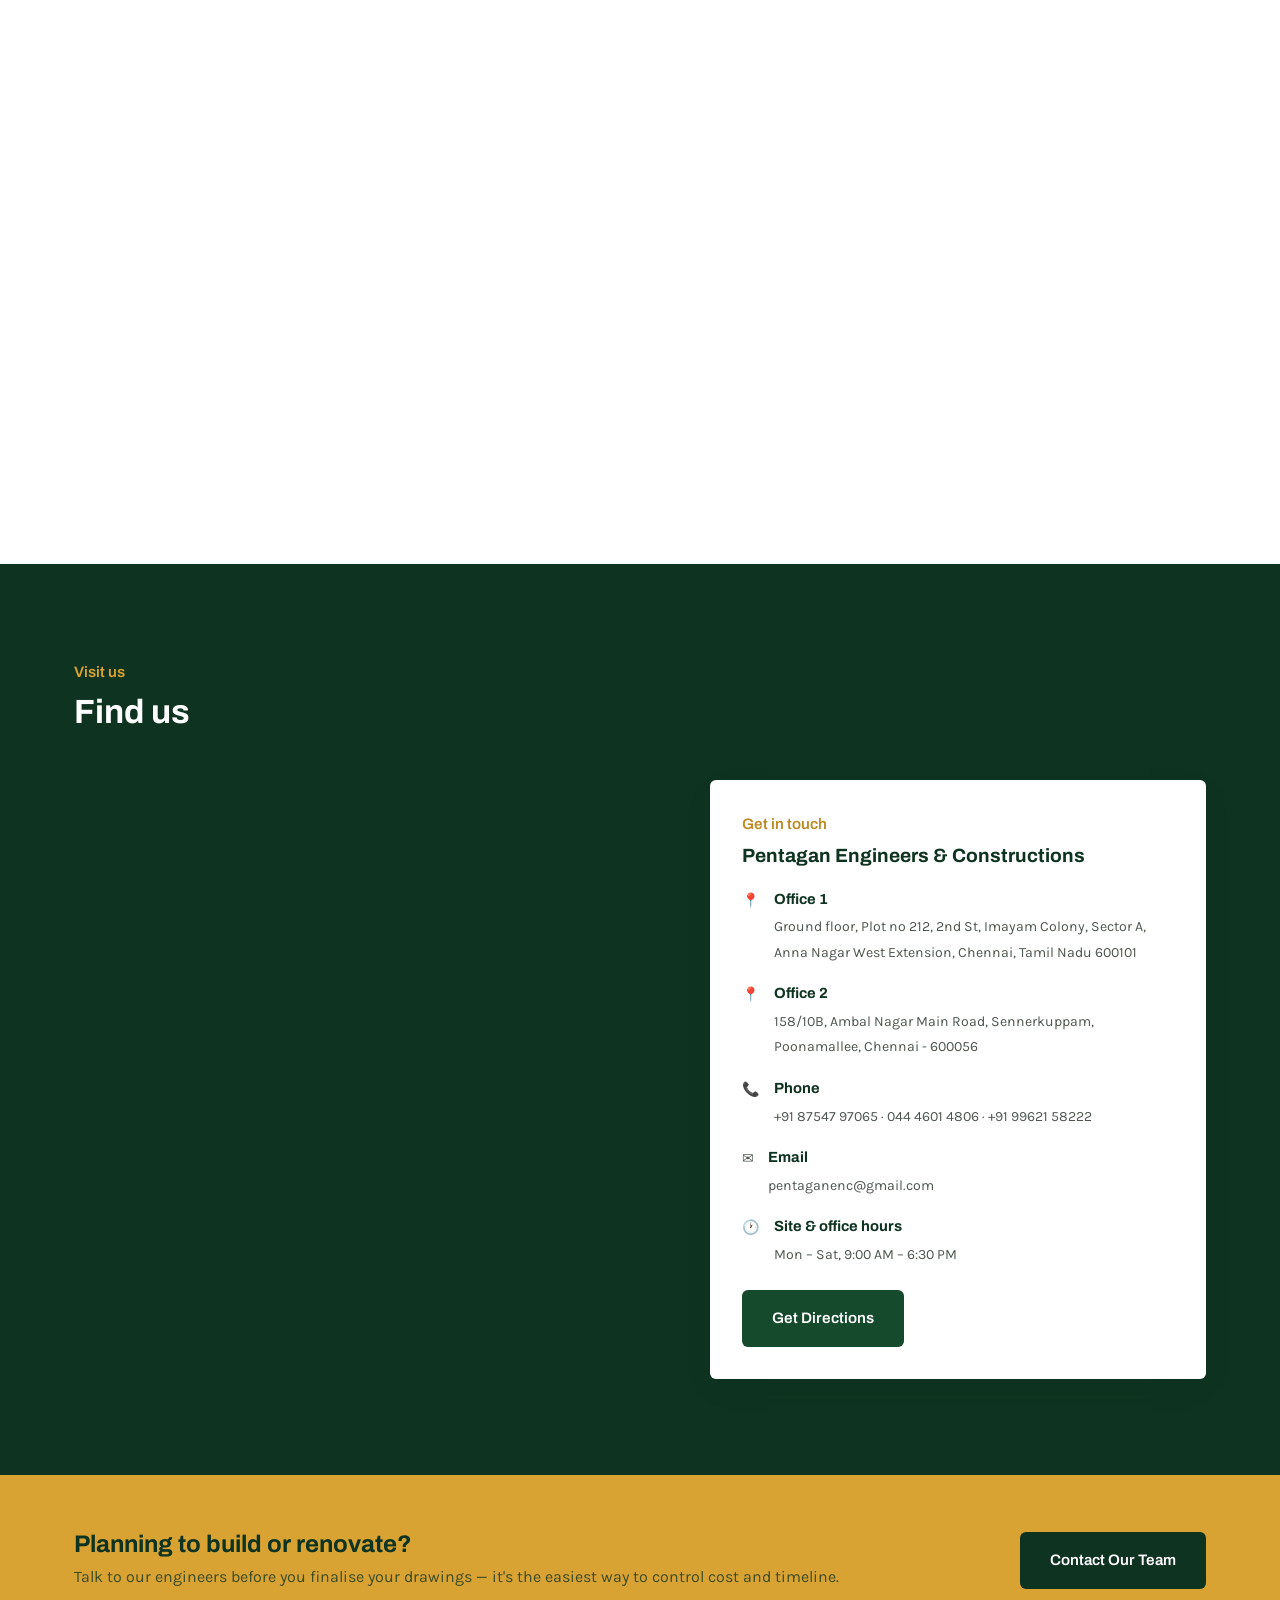
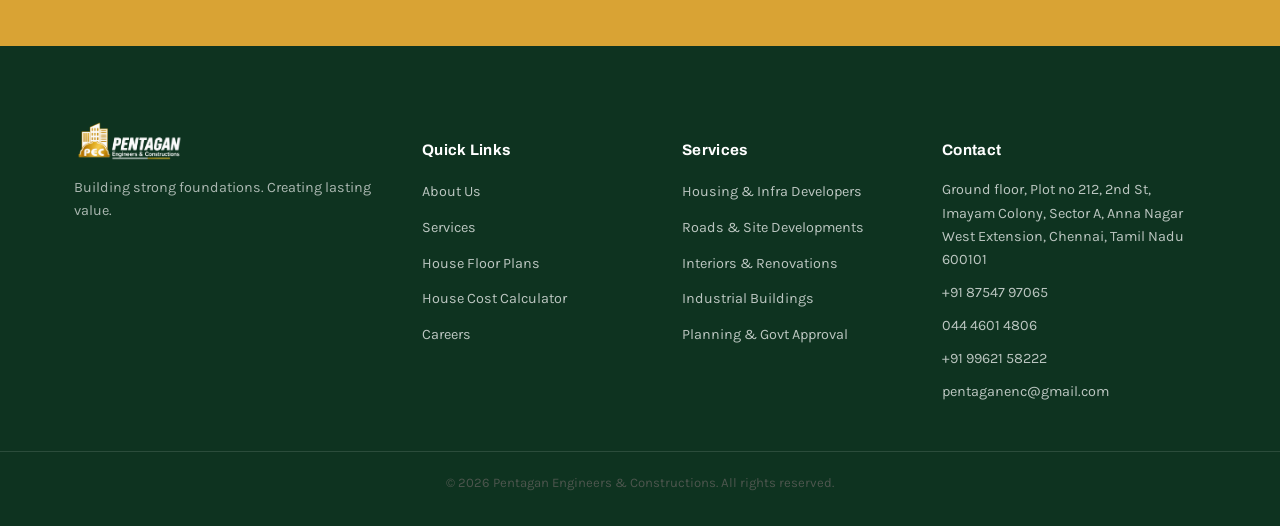
==== commit abc2335f: "Update index.html" ====
--- a/index.html
+++ b/index.html
@@ -1153,10 +1153,27 @@
         <p class="eyebrow">Get in touch</p>
         <h3>Pentagan Engineers &amp; Constructions</h3>
         <div class="find-us__rows">
-          <div class="find-us__row">
-            <span class="find-us__row-icon">📍</span>
-            <div><strong>Office</strong><span>Ground floor, Plot no 212, 2nd St, Imayam Colony, Sector A, Anna Nagar West Extension, Chennai, Tamil Nadu 600101</span></div>
-          </div>
+        <div class="find-us__row">
+  <span class="find-us__row-icon">📍</span>
+  <div>
+    <strong>Office 1</strong>
+    <span>
+      Ground floor, Plot no 212, 2nd St, Imayam Colony, Sector A,
+      Anna Nagar West Extension, Chennai, Tamil Nadu 600101
+    </span>
+  </div>
+</div>
+
+<div class="find-us__row">
+  <span class="find-us__row-icon">📍</span>
+  <div>
+    <strong>Office 2</strong>
+    <span>
+      158/10B, Ambal Nagar Main Road, Sennerkuppam,
+      Poonamallee, Chennai - 600056
+    </span>
+  </div>
+</div>
           <div class="find-us__row">
             <span class="find-us__row-icon">📞</span>
 <div>
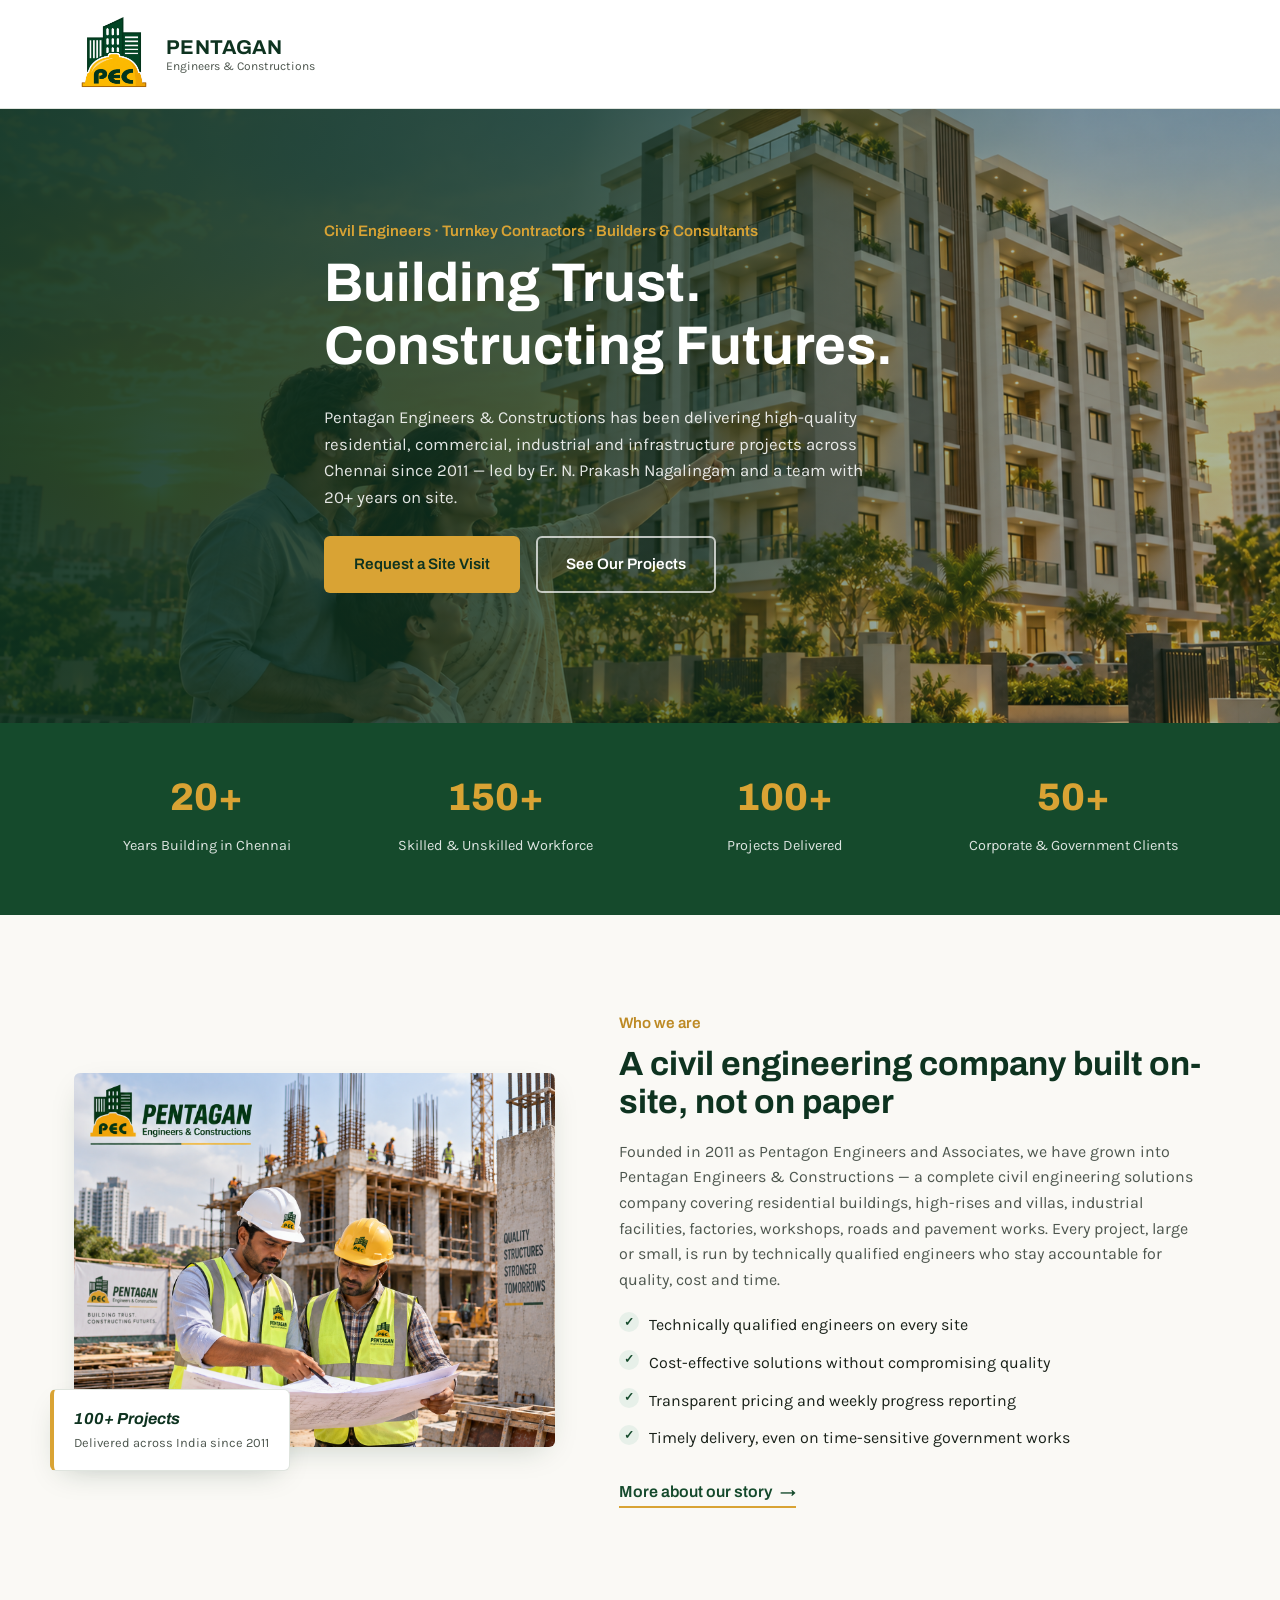
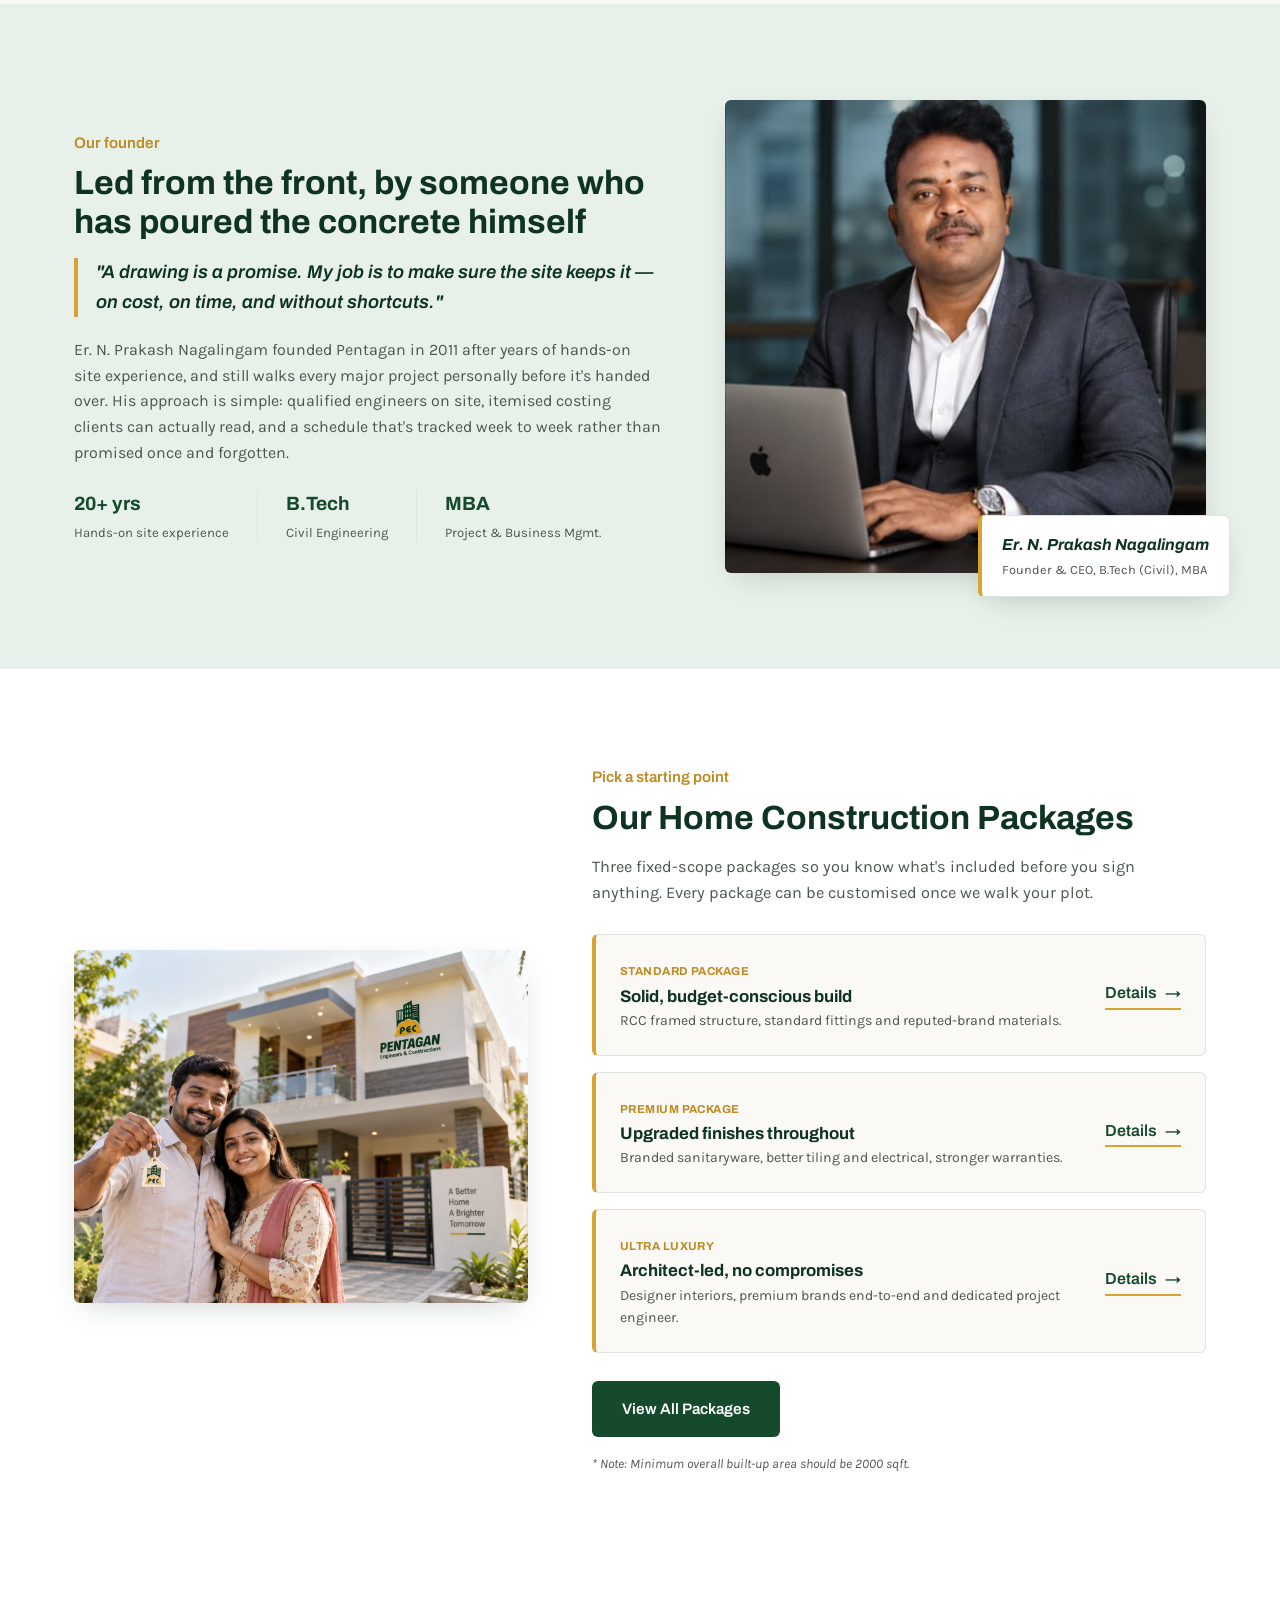
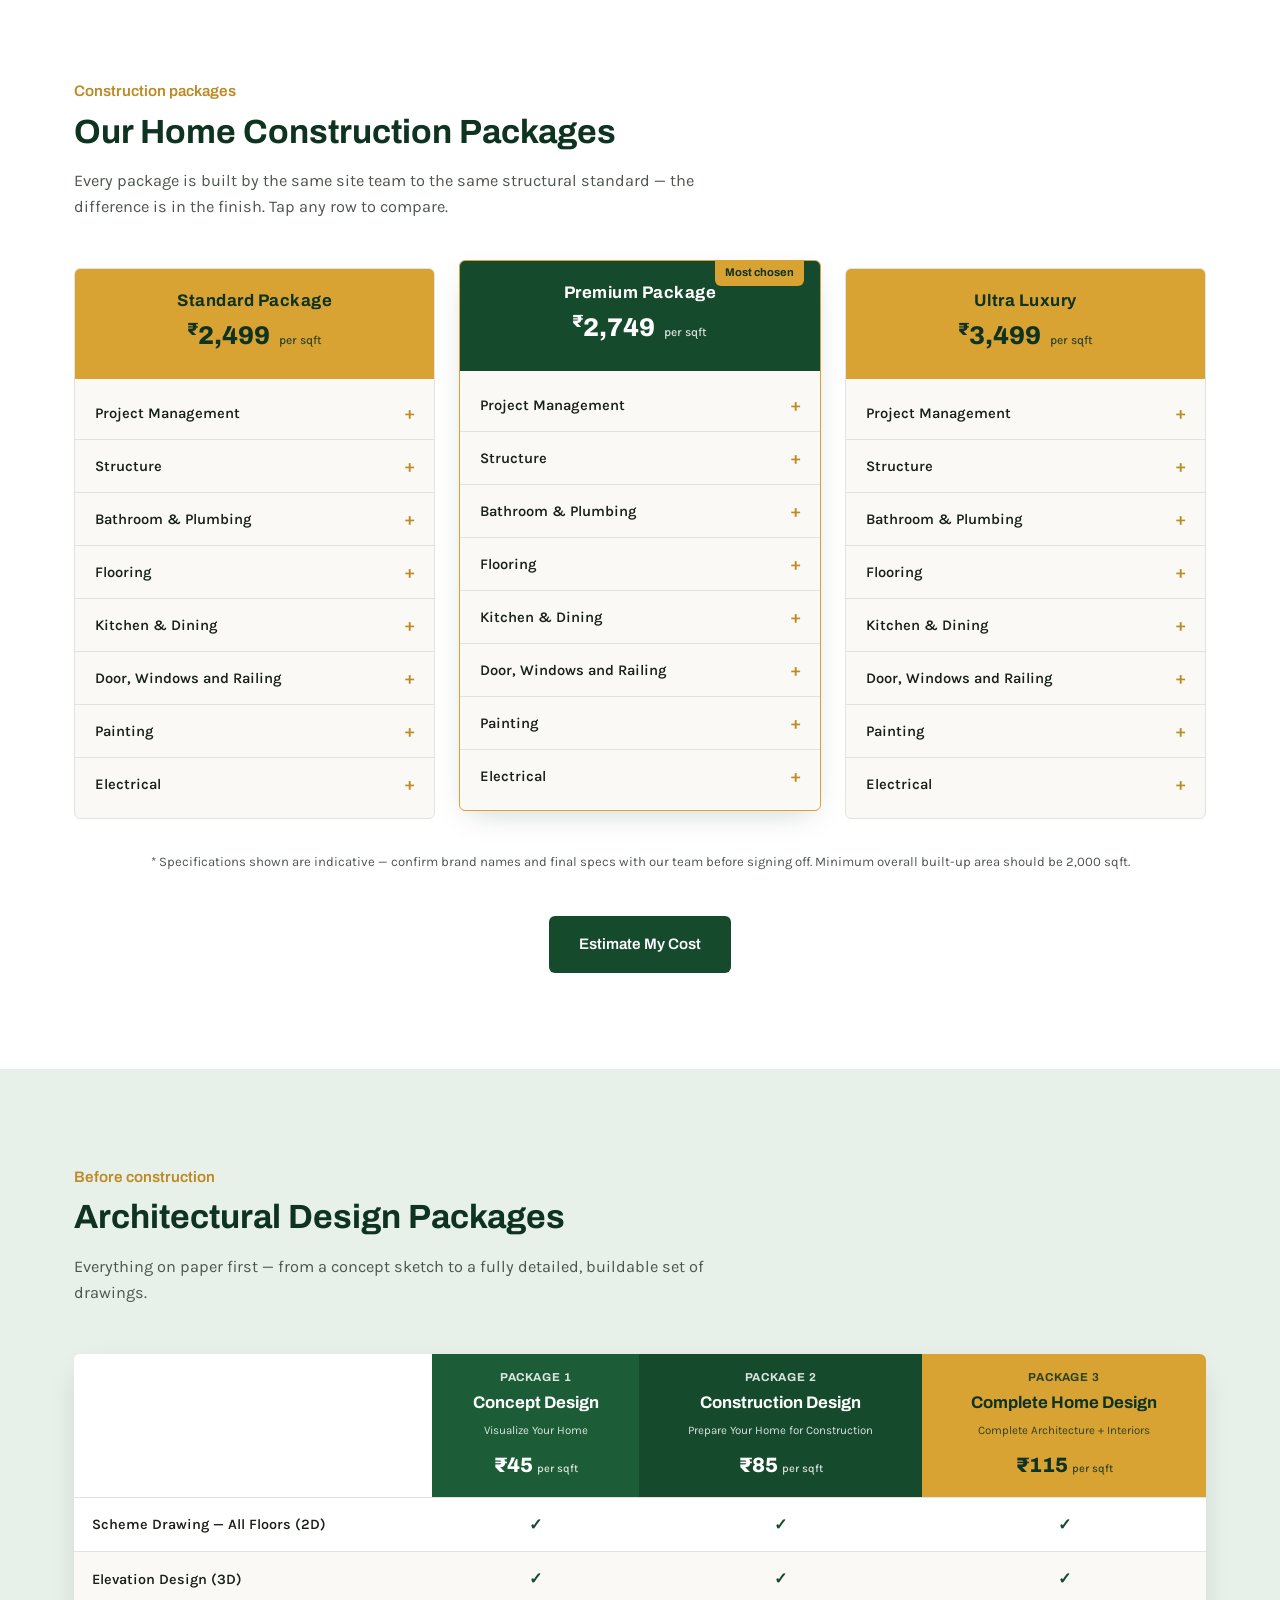
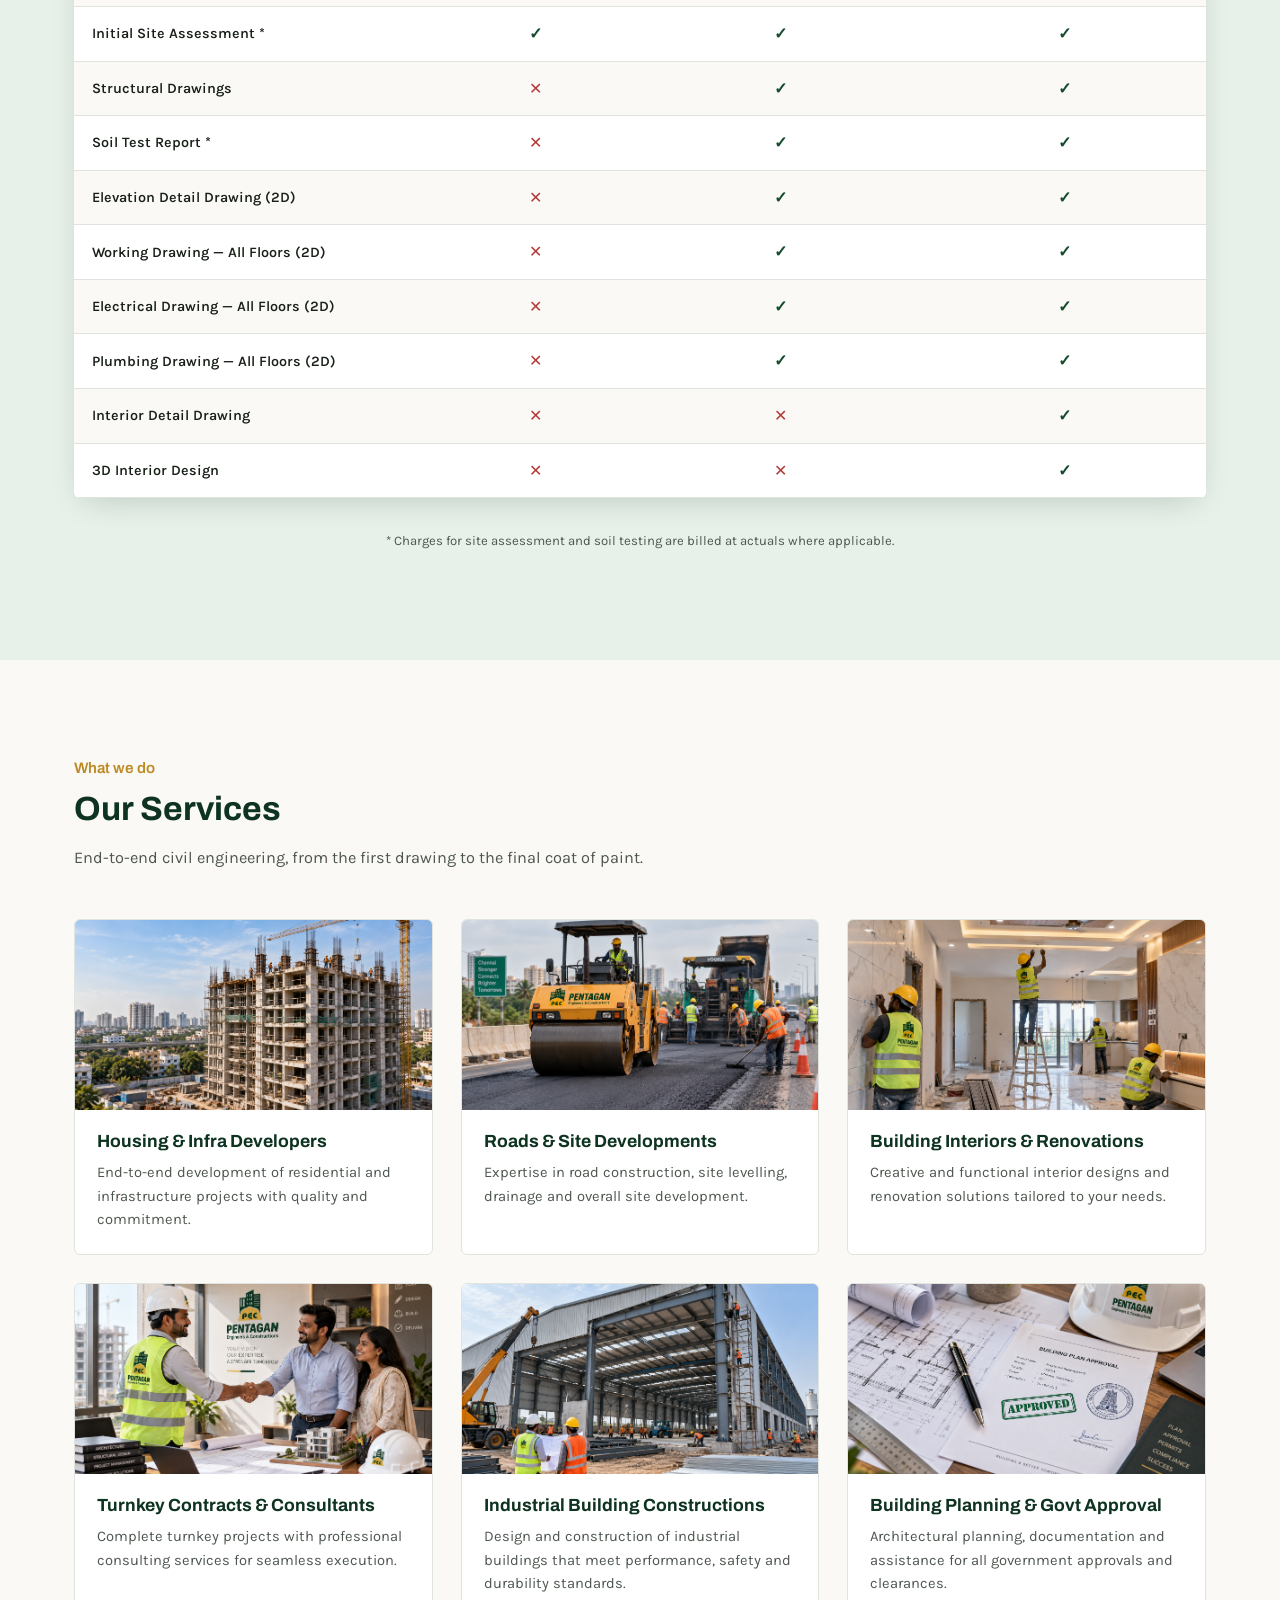
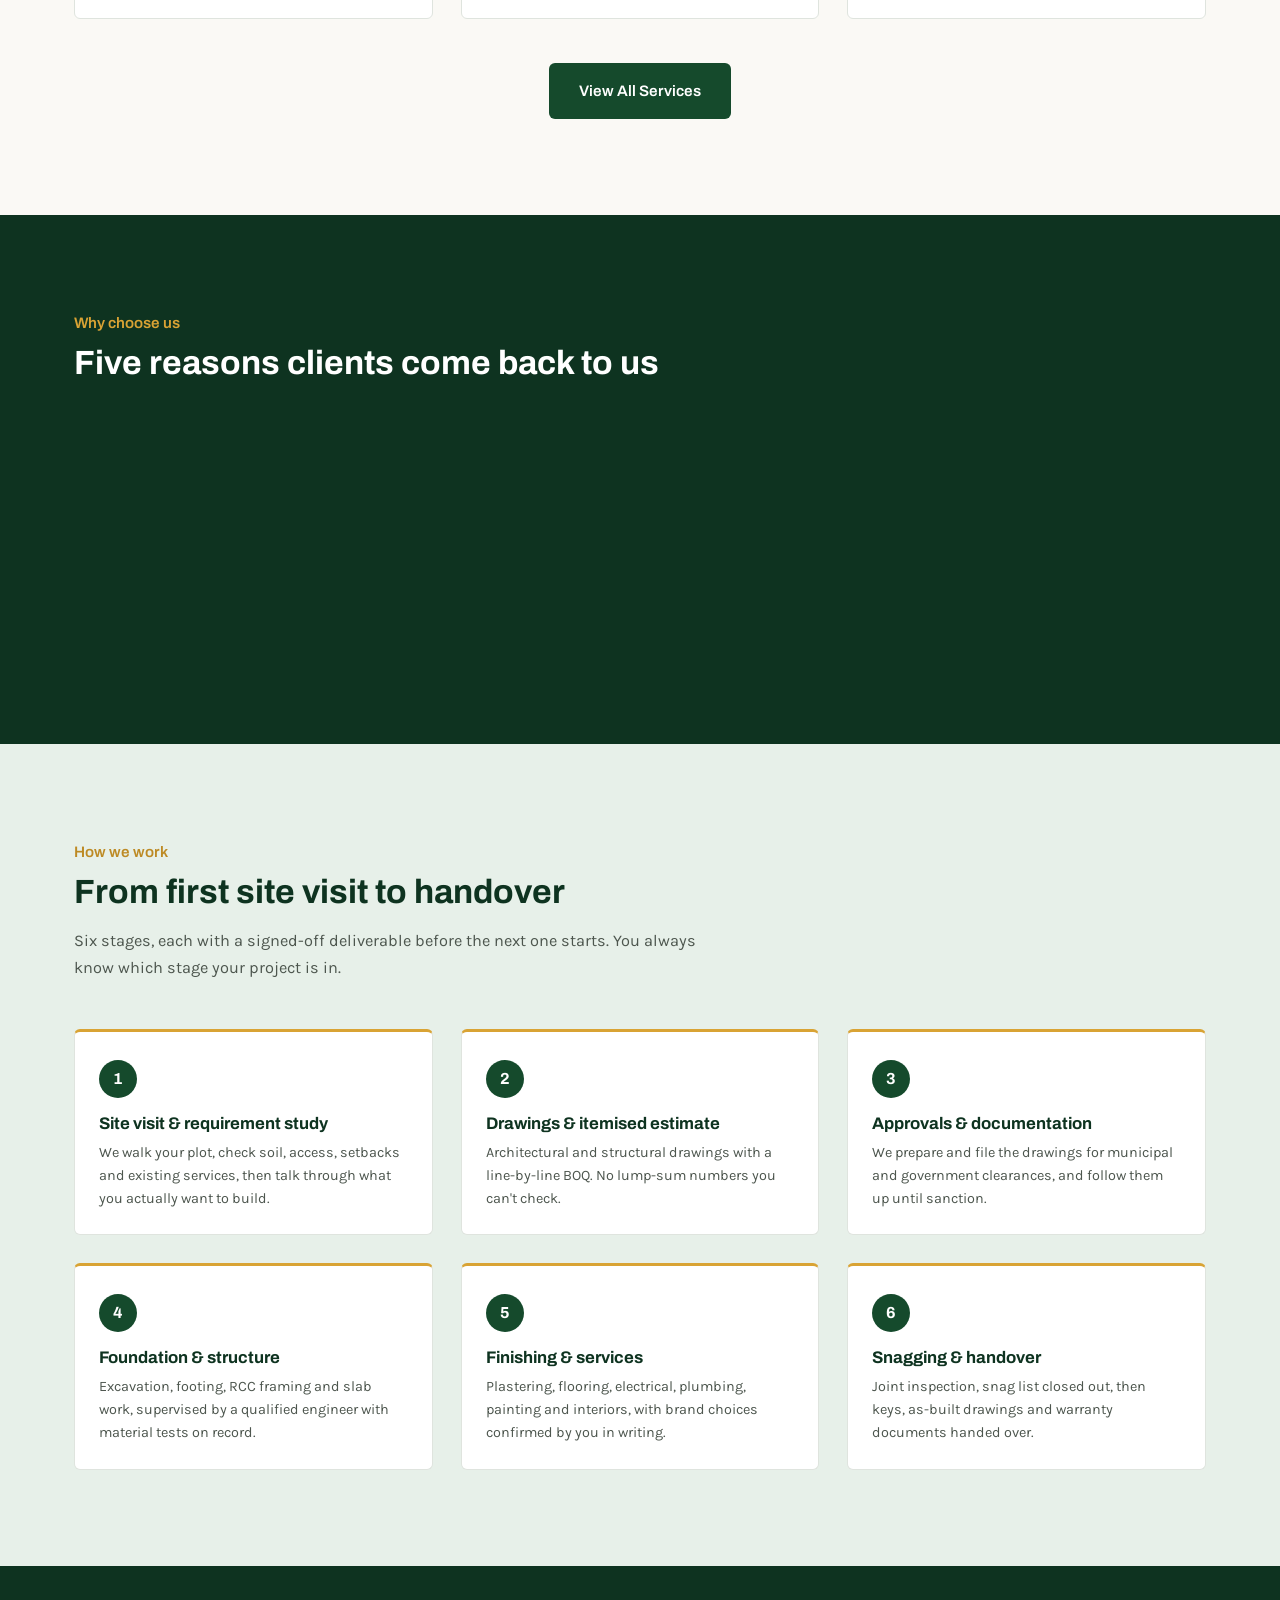
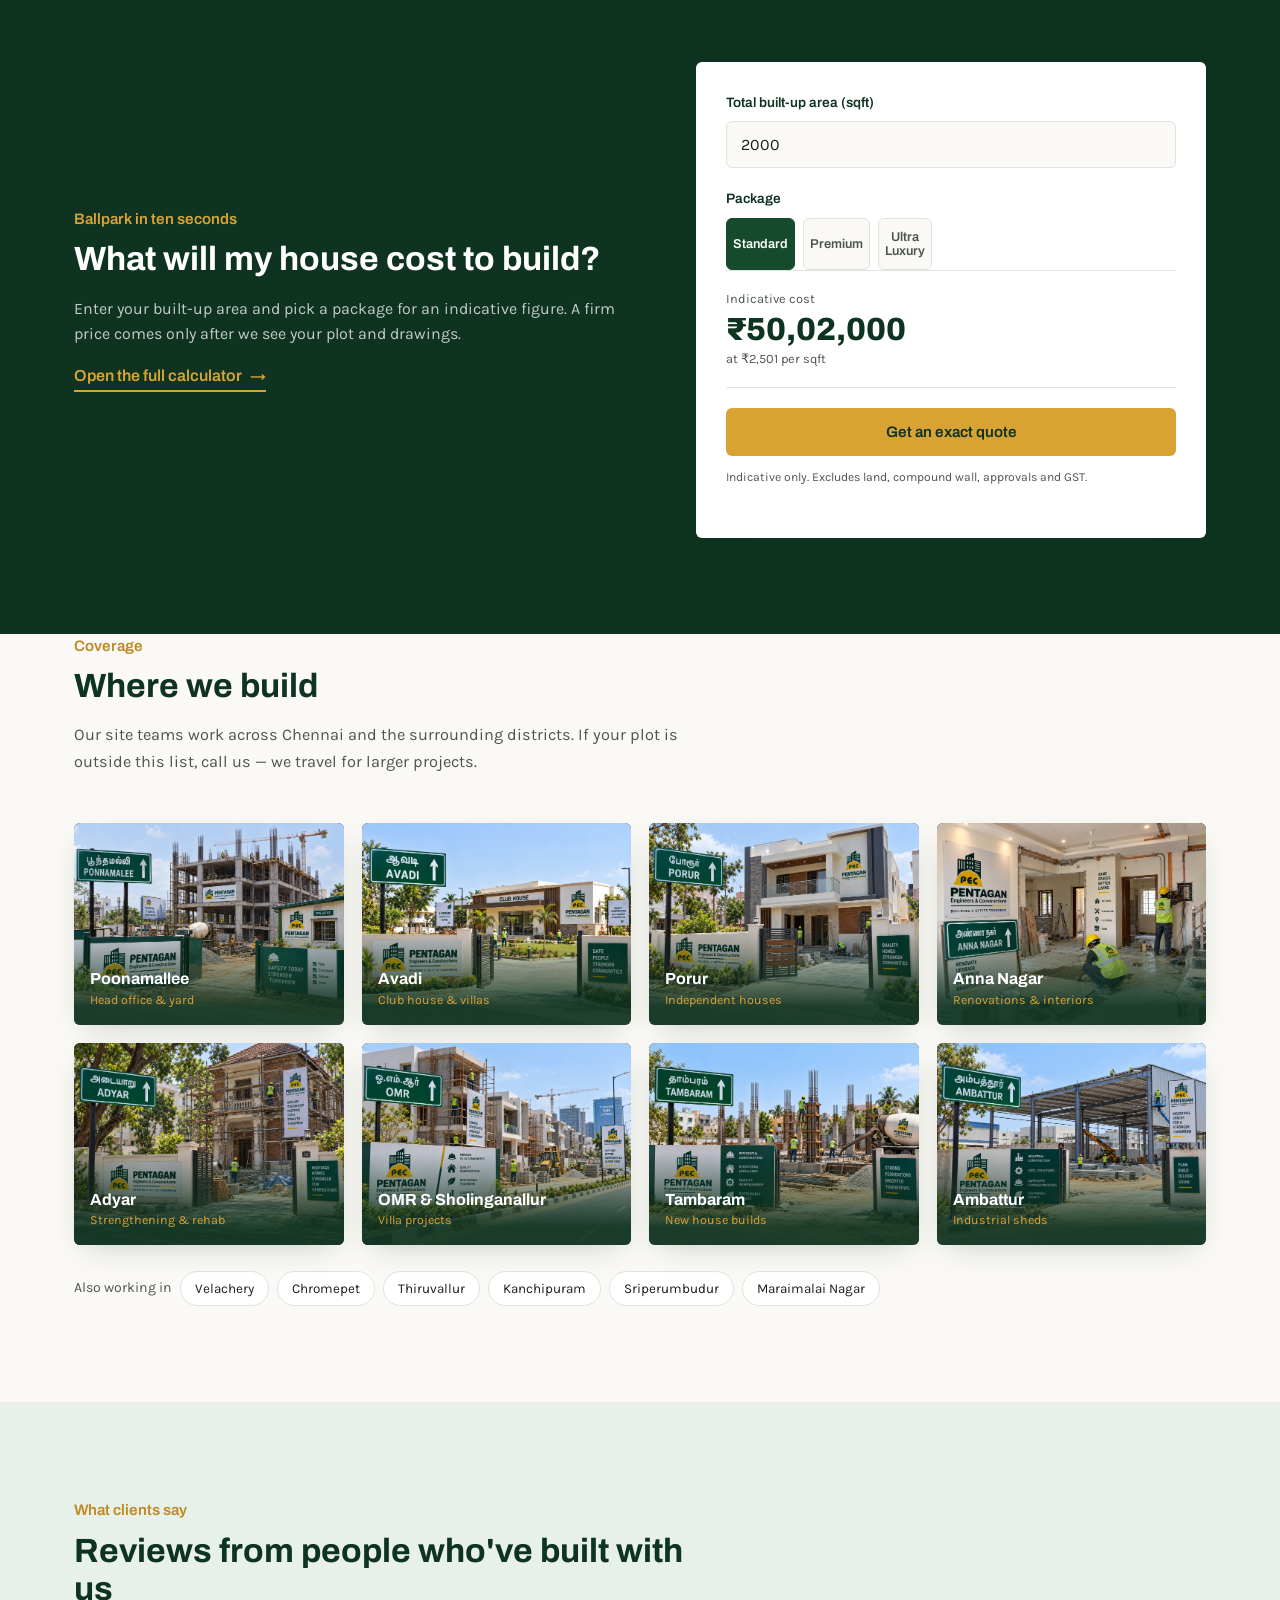
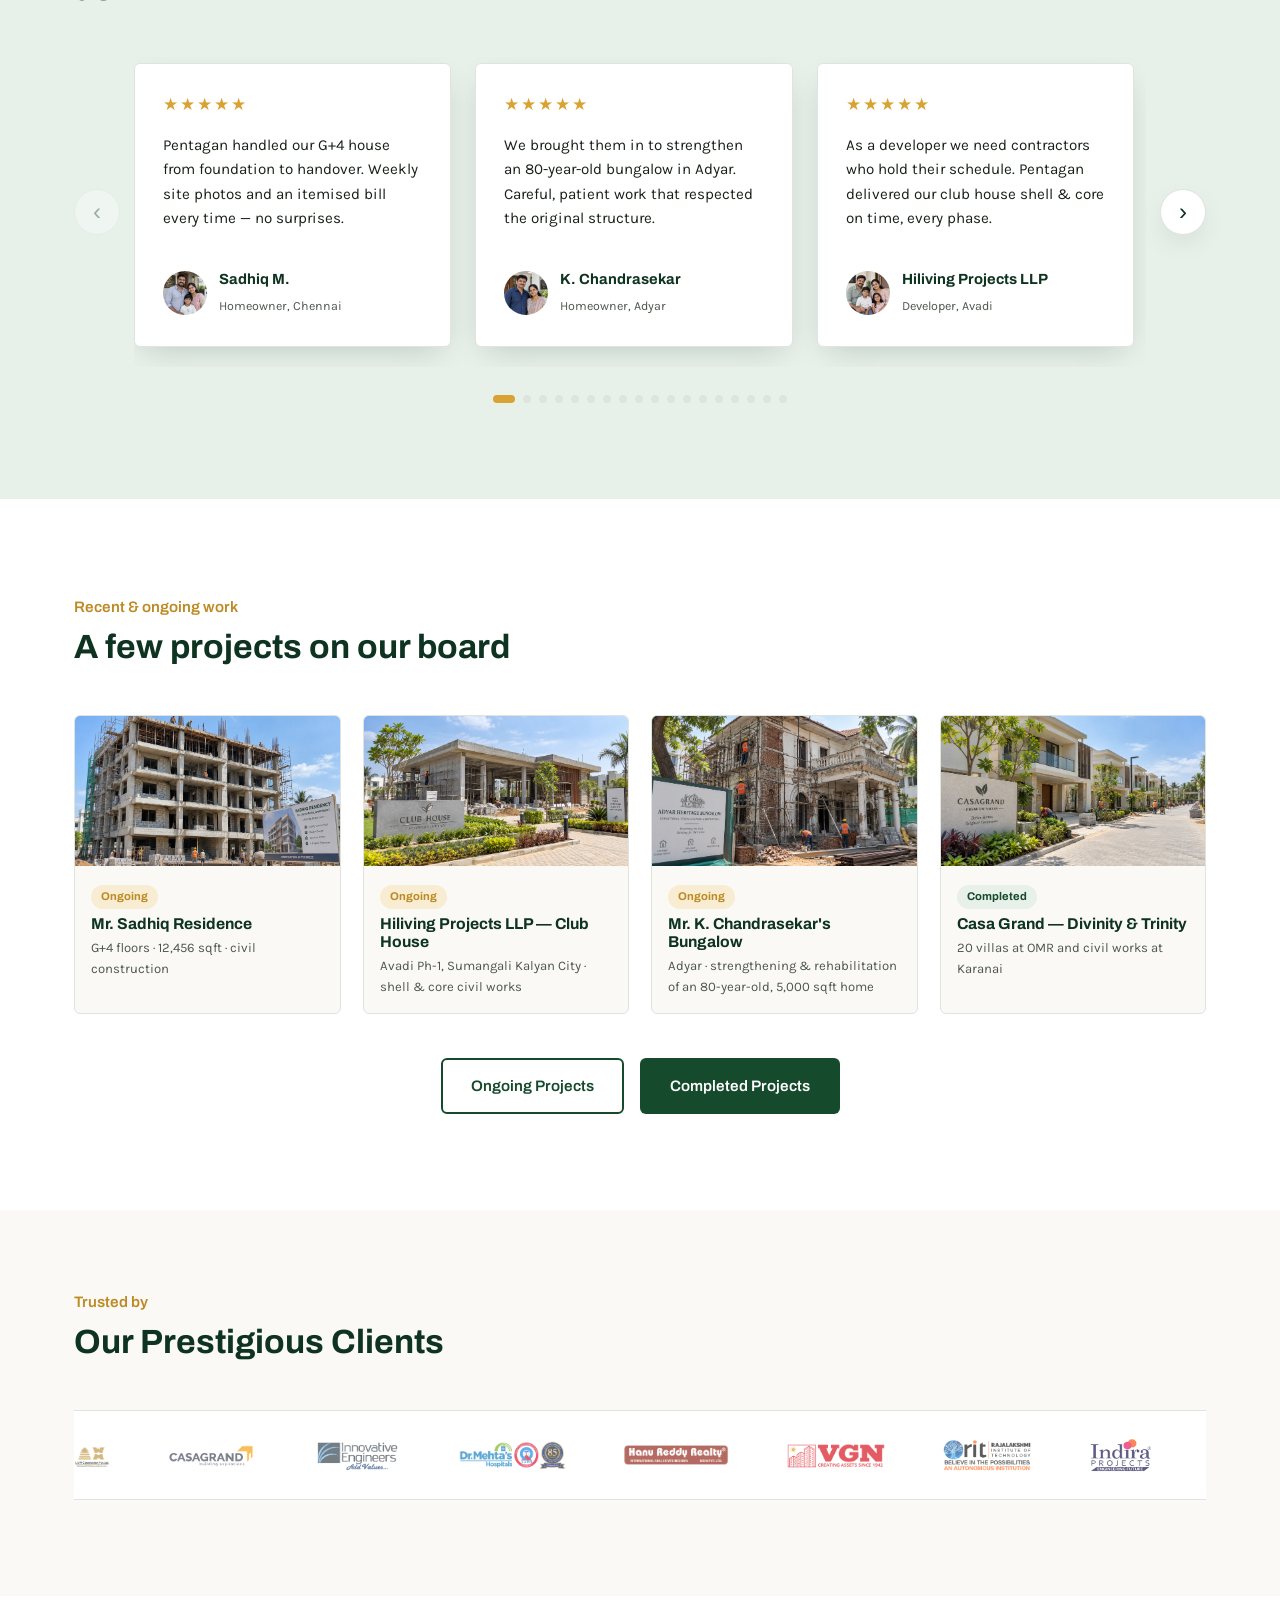
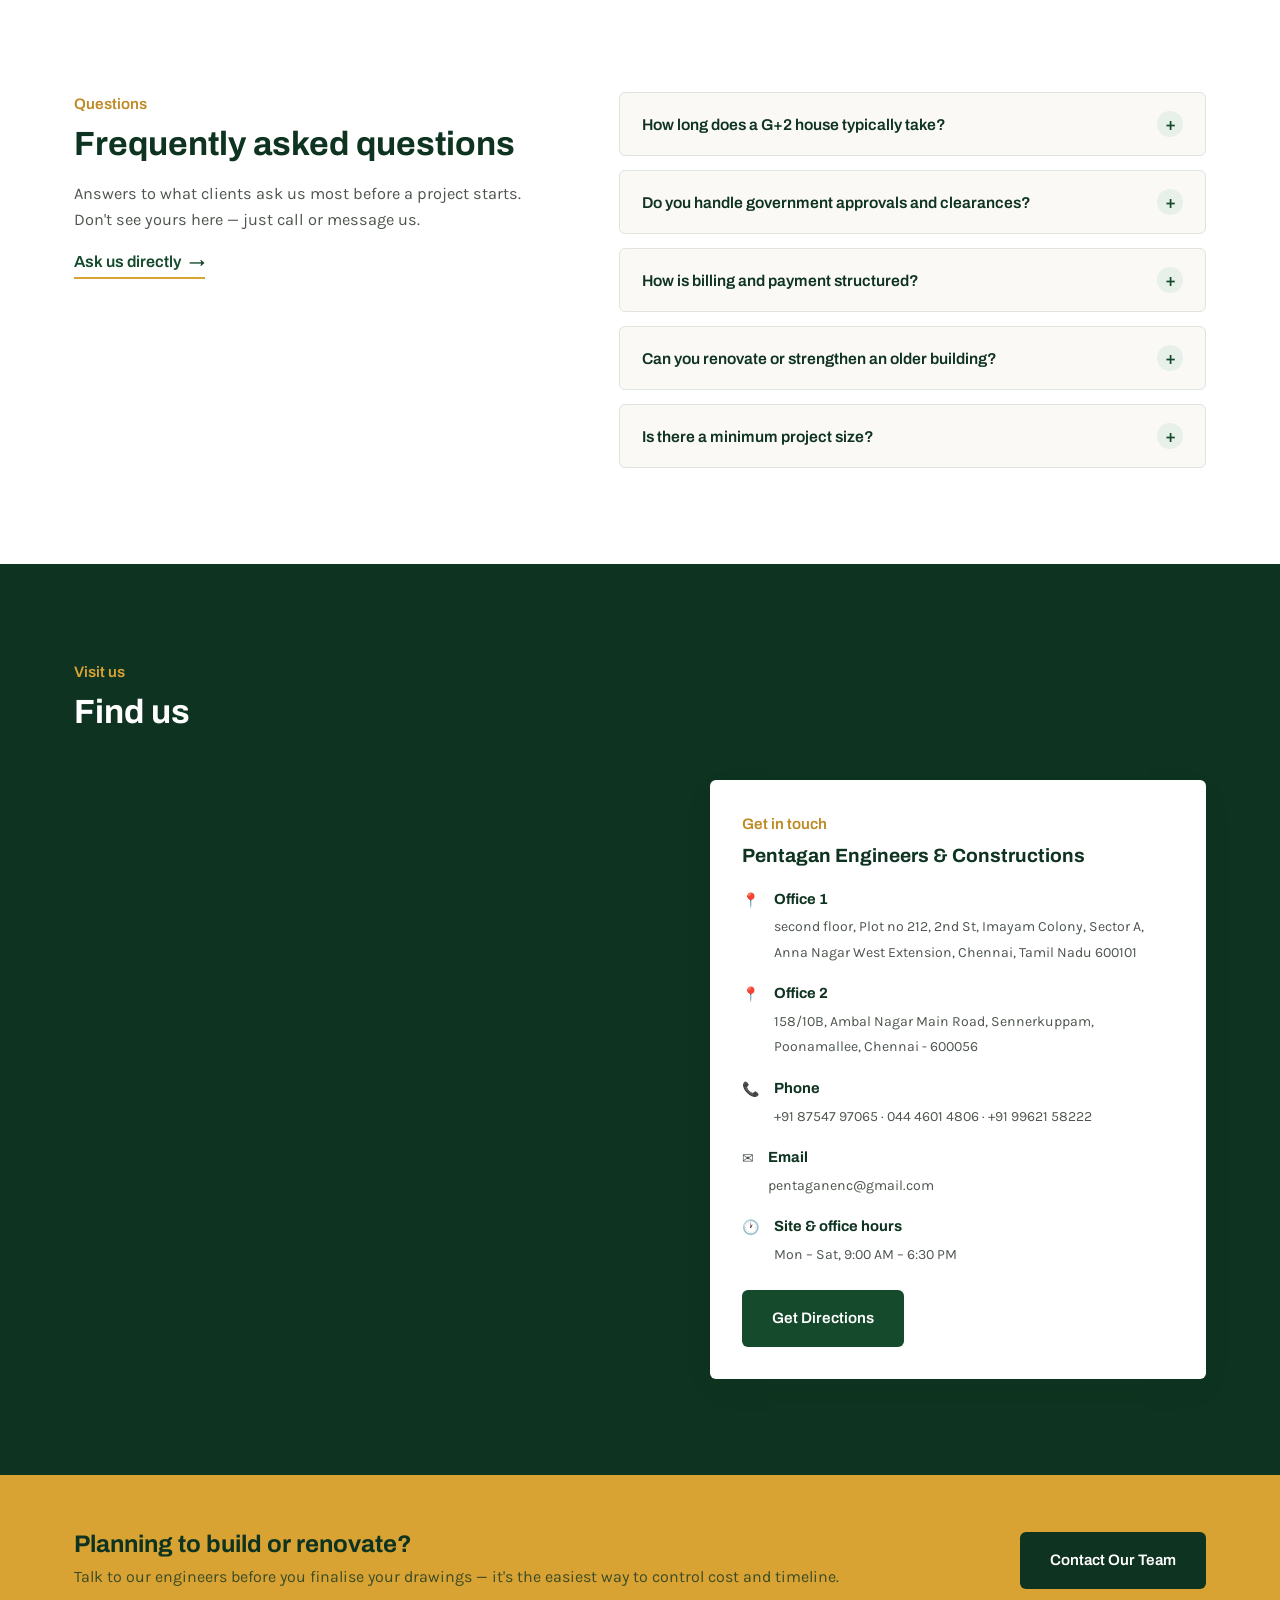
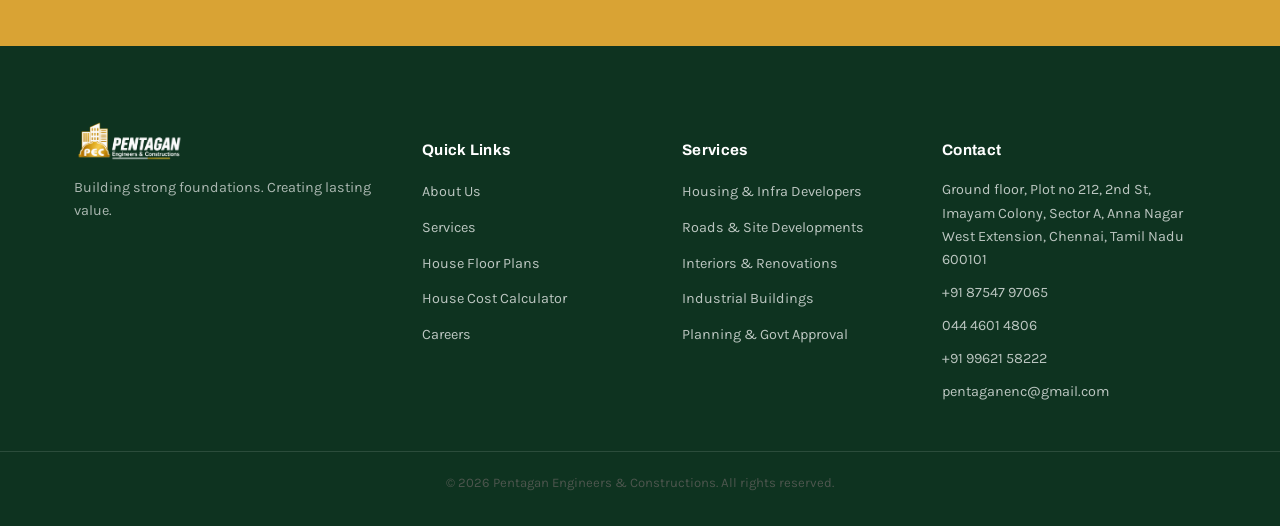
==== commit 7009ac9d: "Update index.html" ====
--- a/index.html
+++ b/index.html
@@ -1158,7 +1158,7 @@
   <div>
     <strong>Office 1</strong>
     <span>
-      Ground floor, Plot no 212, 2nd St, Imayam Colony, Sector A,
+      second floor, Plot no 212, 2nd St, Imayam Colony, Sector A,
       Anna Nagar West Extension, Chennai, Tamil Nadu 600101
     </span>
   </div>
--- a/css/style.css
+++ b/css/style.css
@@ -127,7 +127,7 @@
 .brand__text{ display:flex; flex-direction:column; line-height:1.2; }
 .brand__text strong{
   font-family:var(--font-display); color:var(--green-900);
-  font-size:1.15rem; letter-spacing:0.02em;
+  font-size: 20px; letter-spacing:0.02em;
 }
 .brand__text em{ font-style:normal; color:var(--ink-soft); font-size:0.75rem; }
 
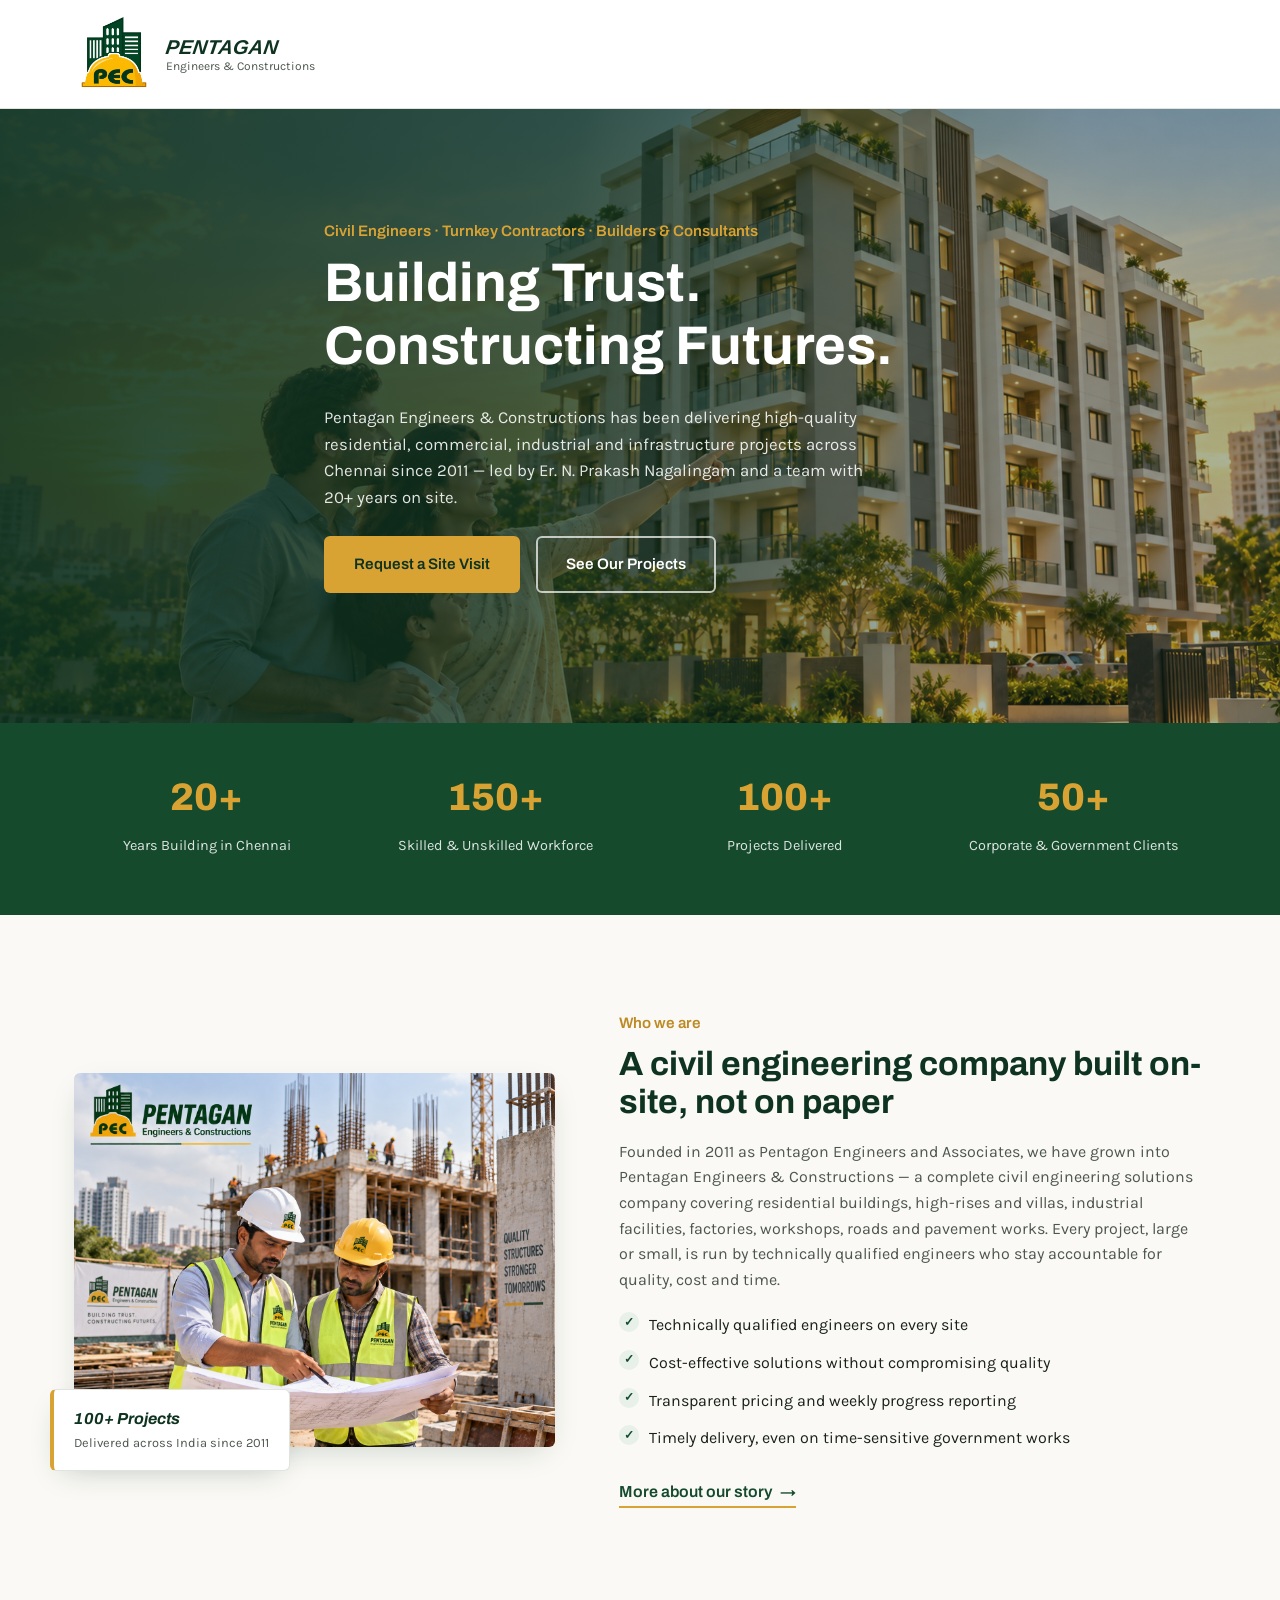
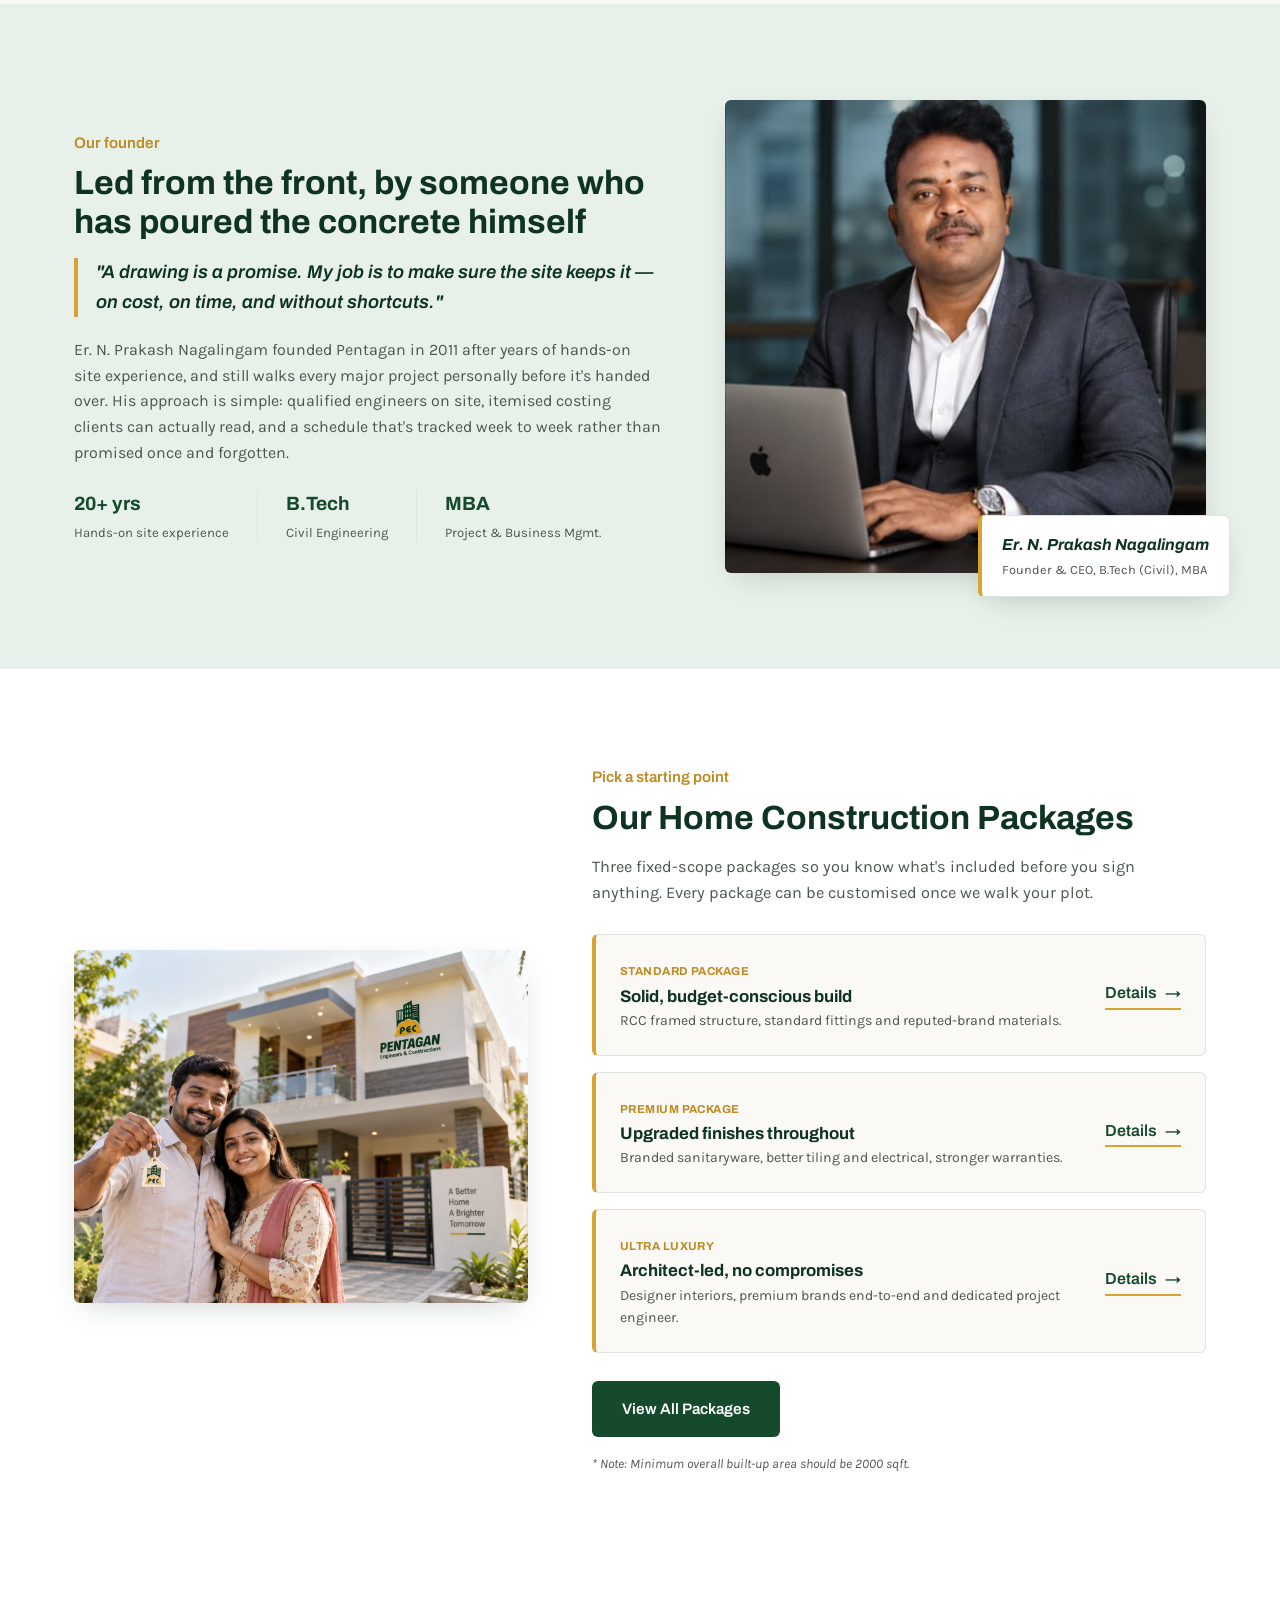
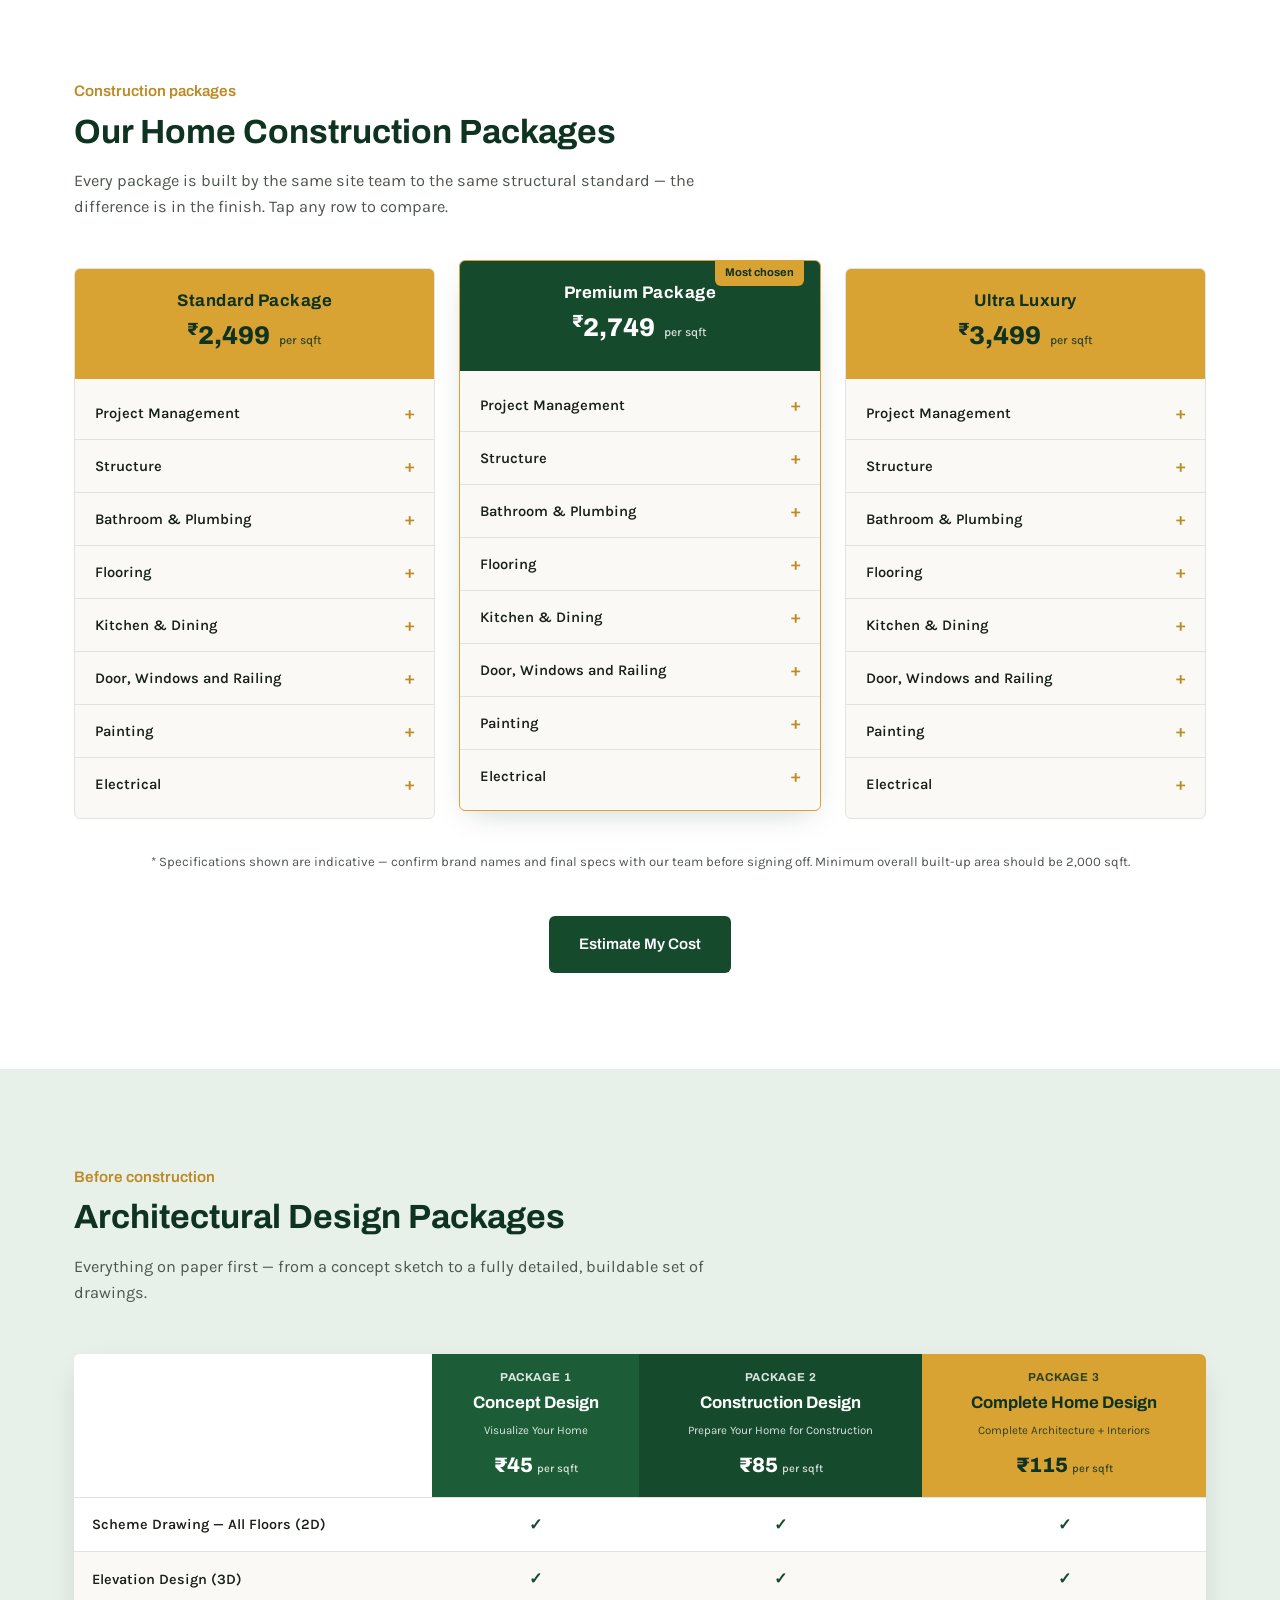
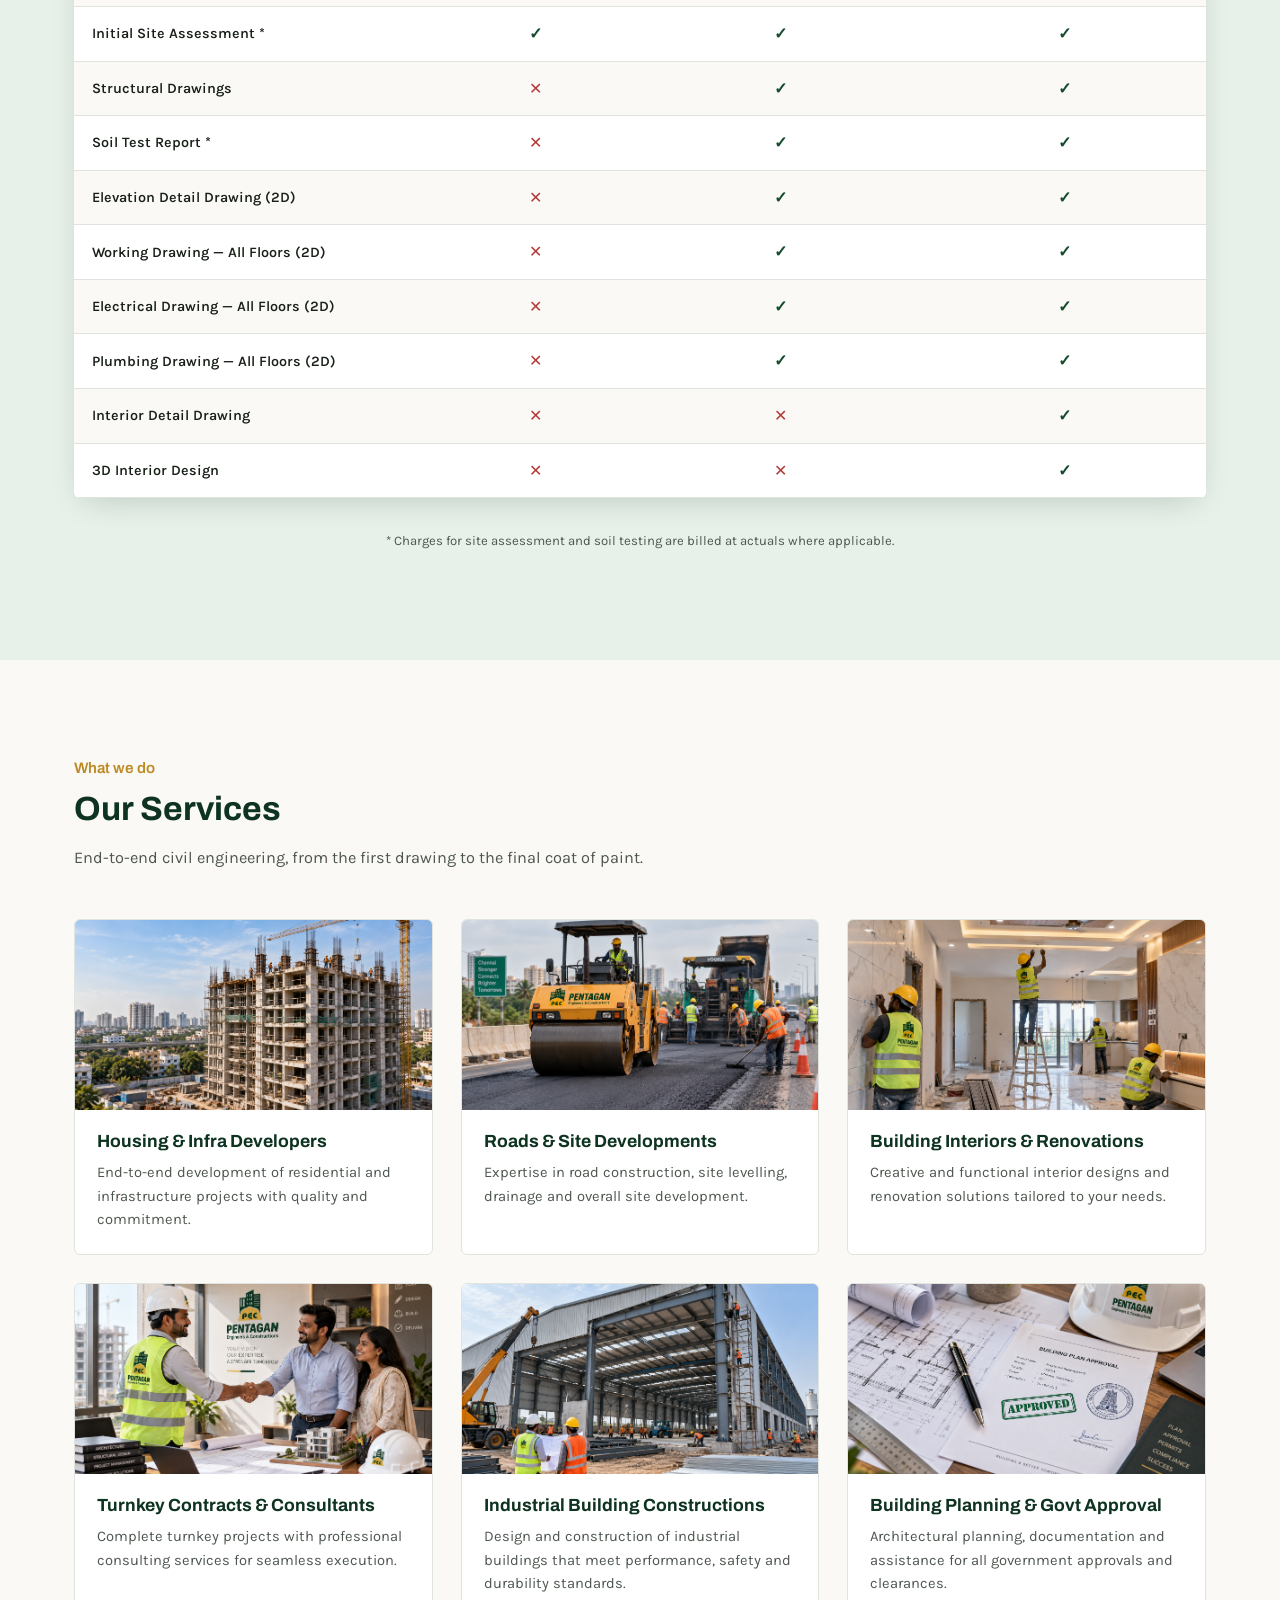
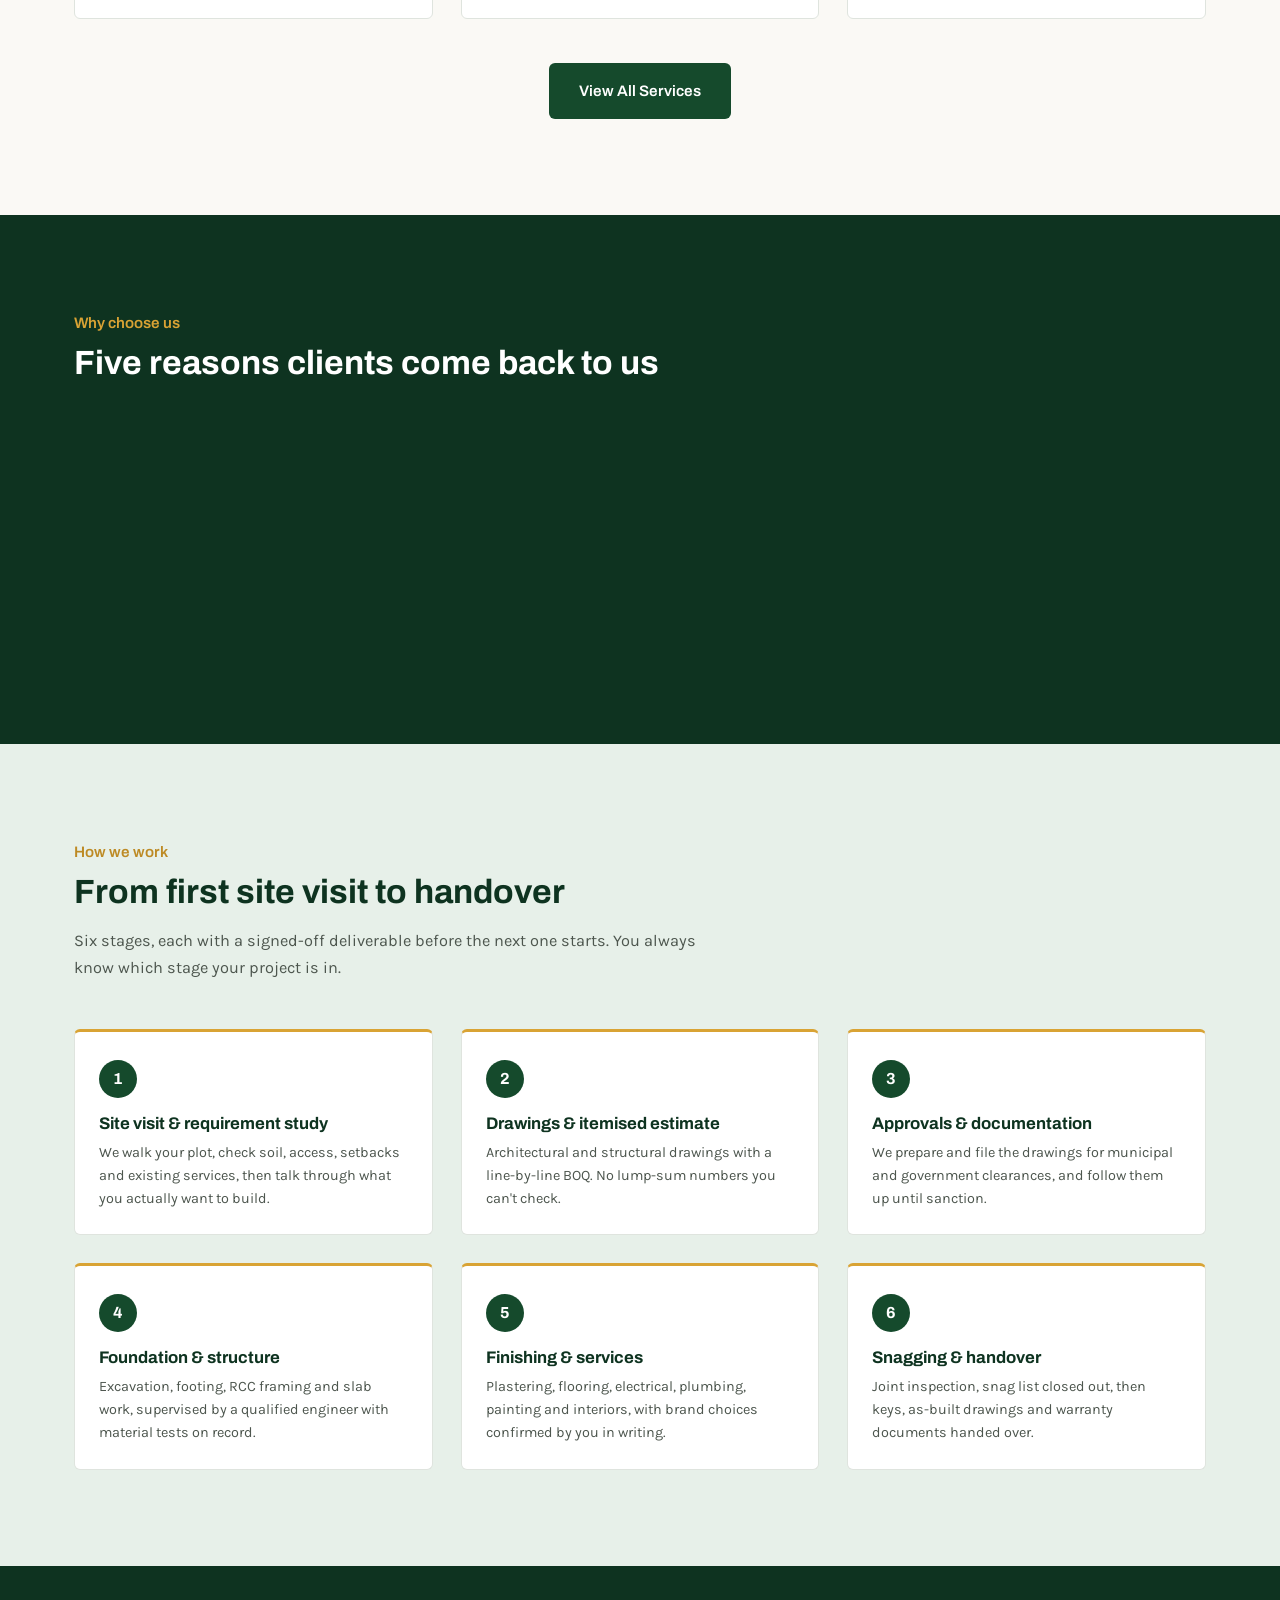
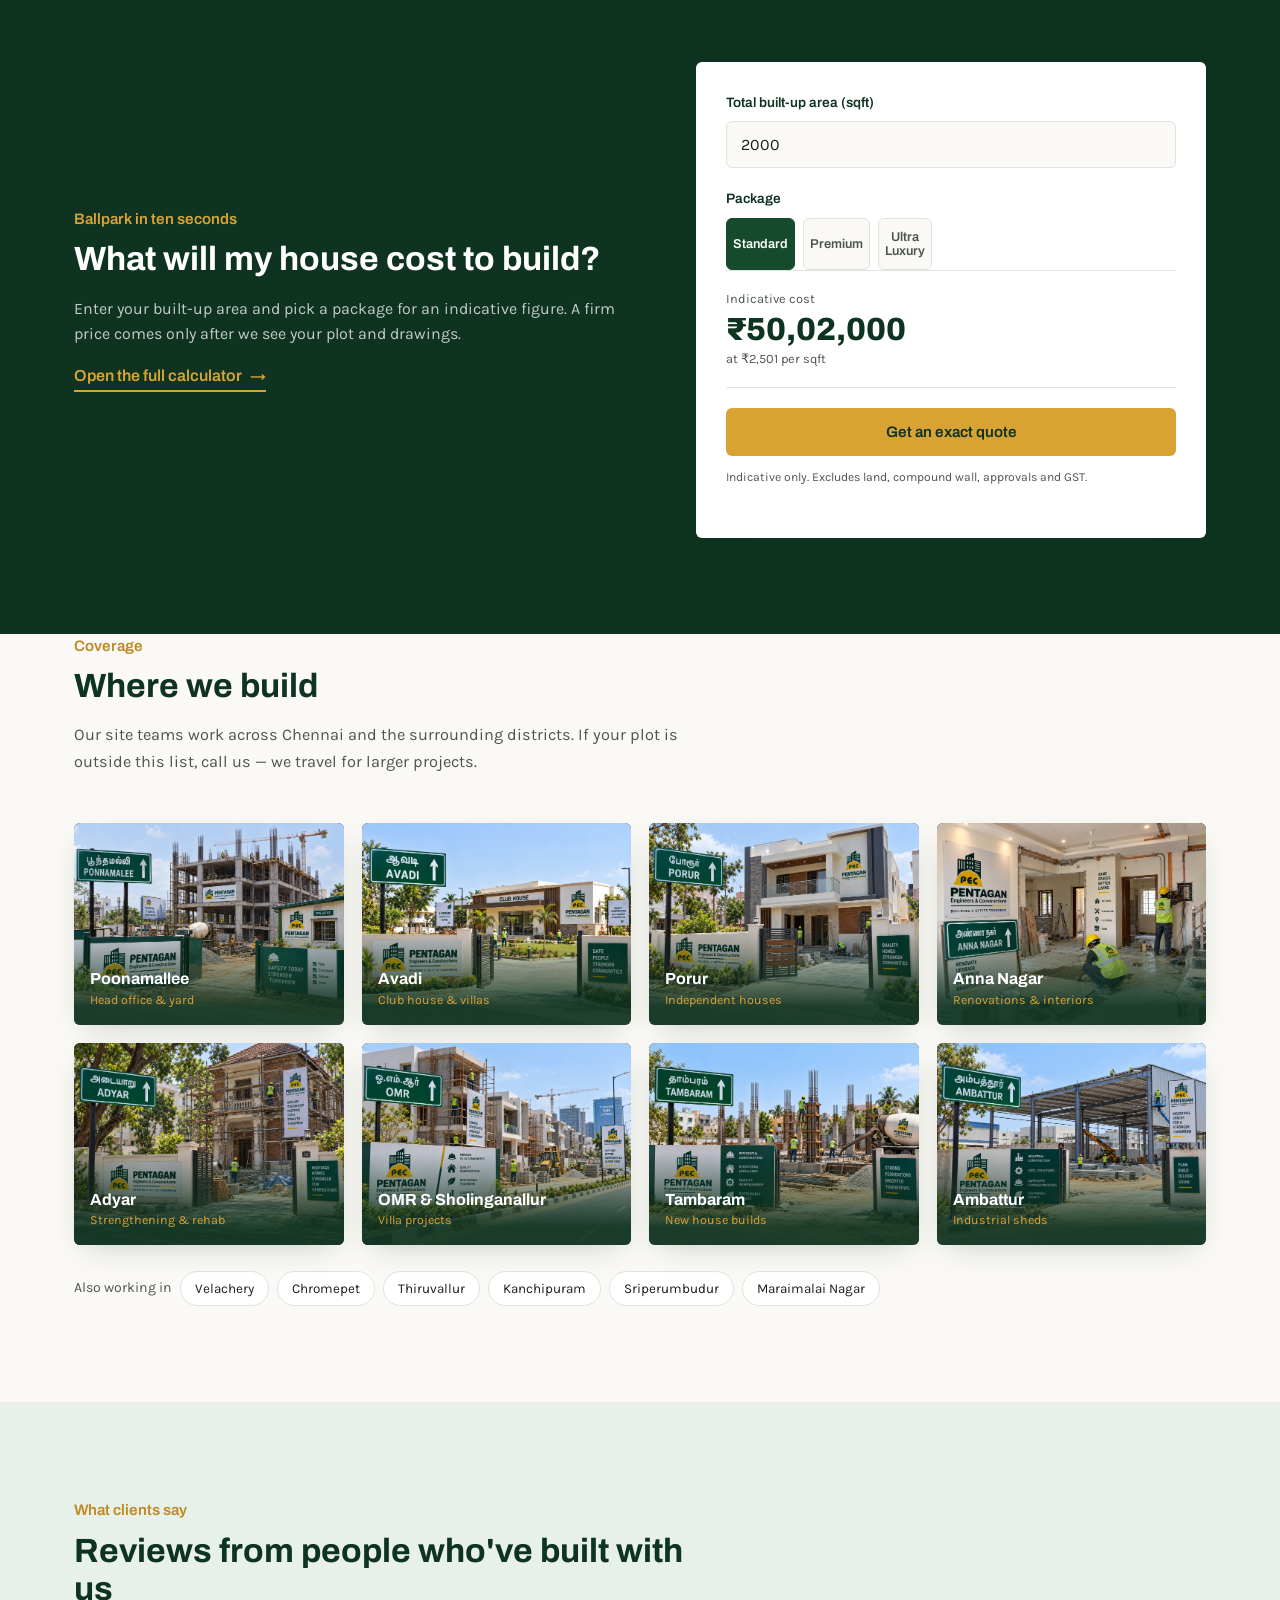
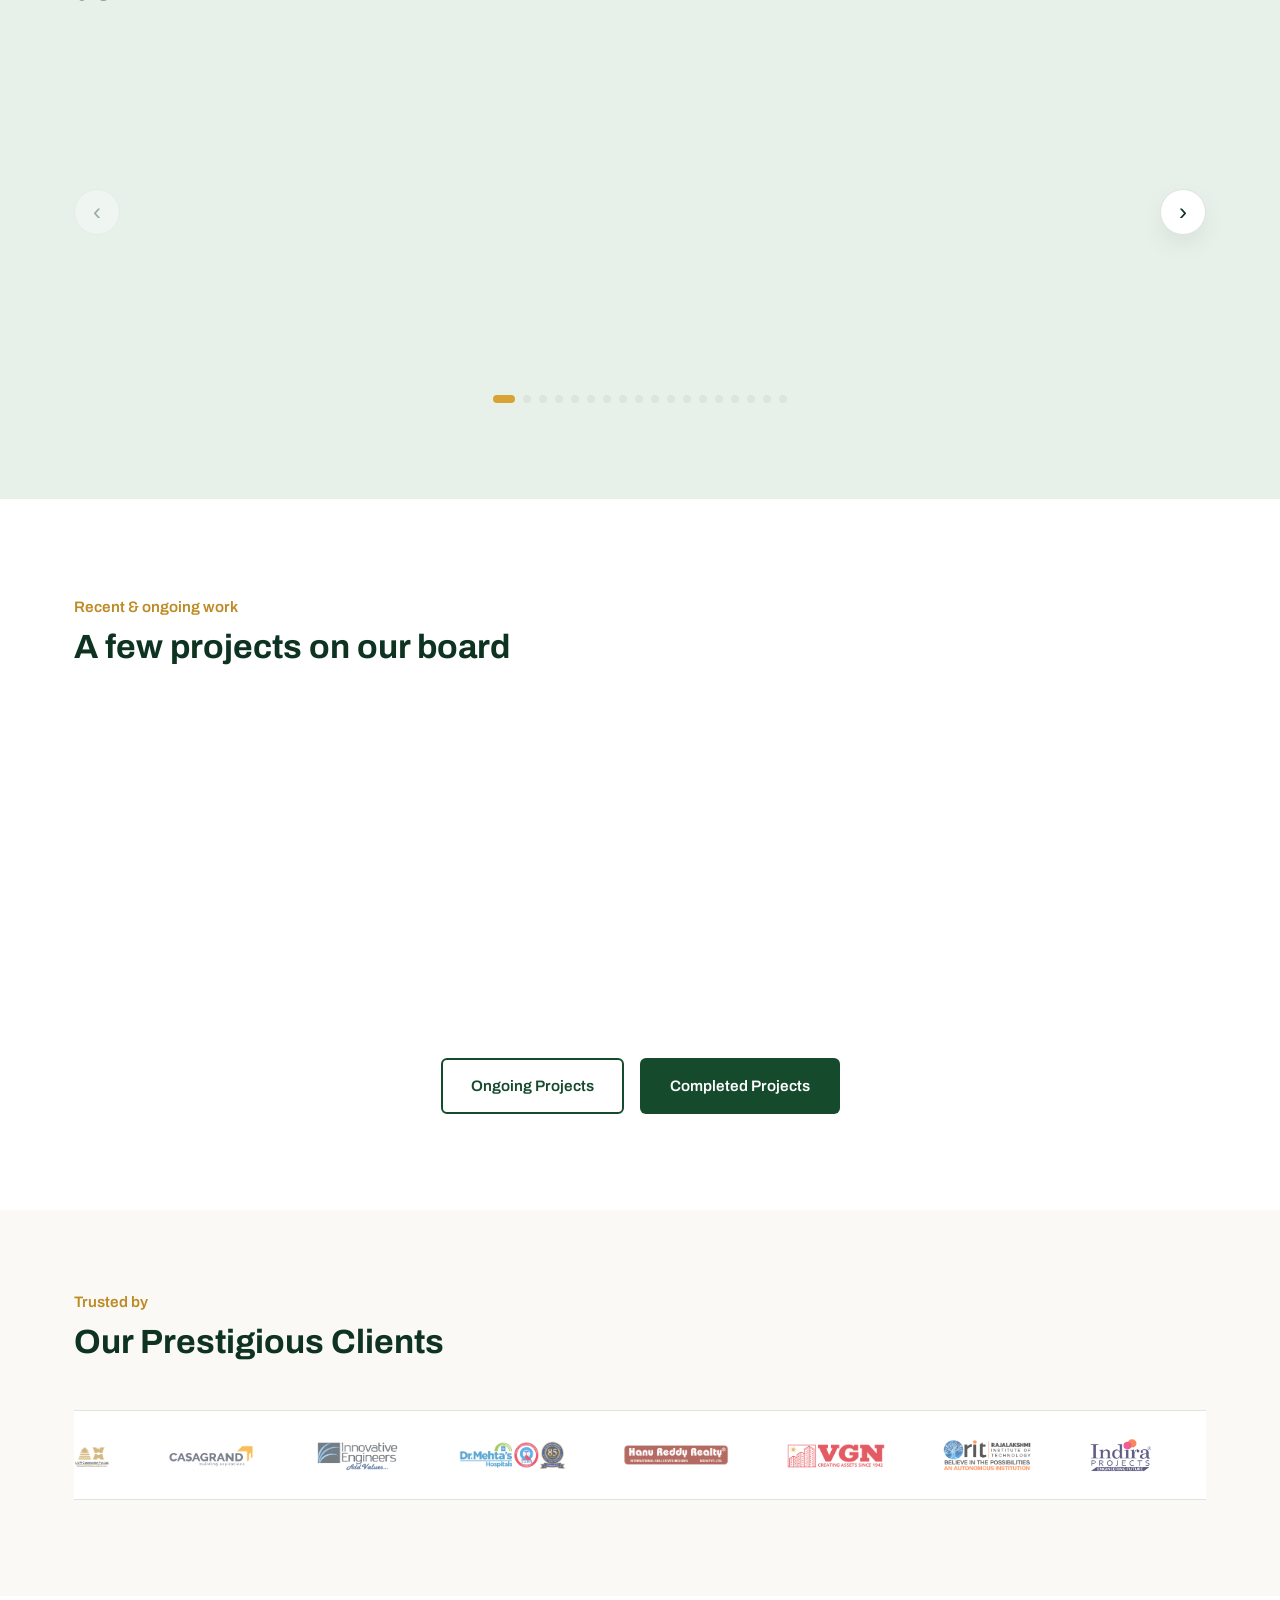
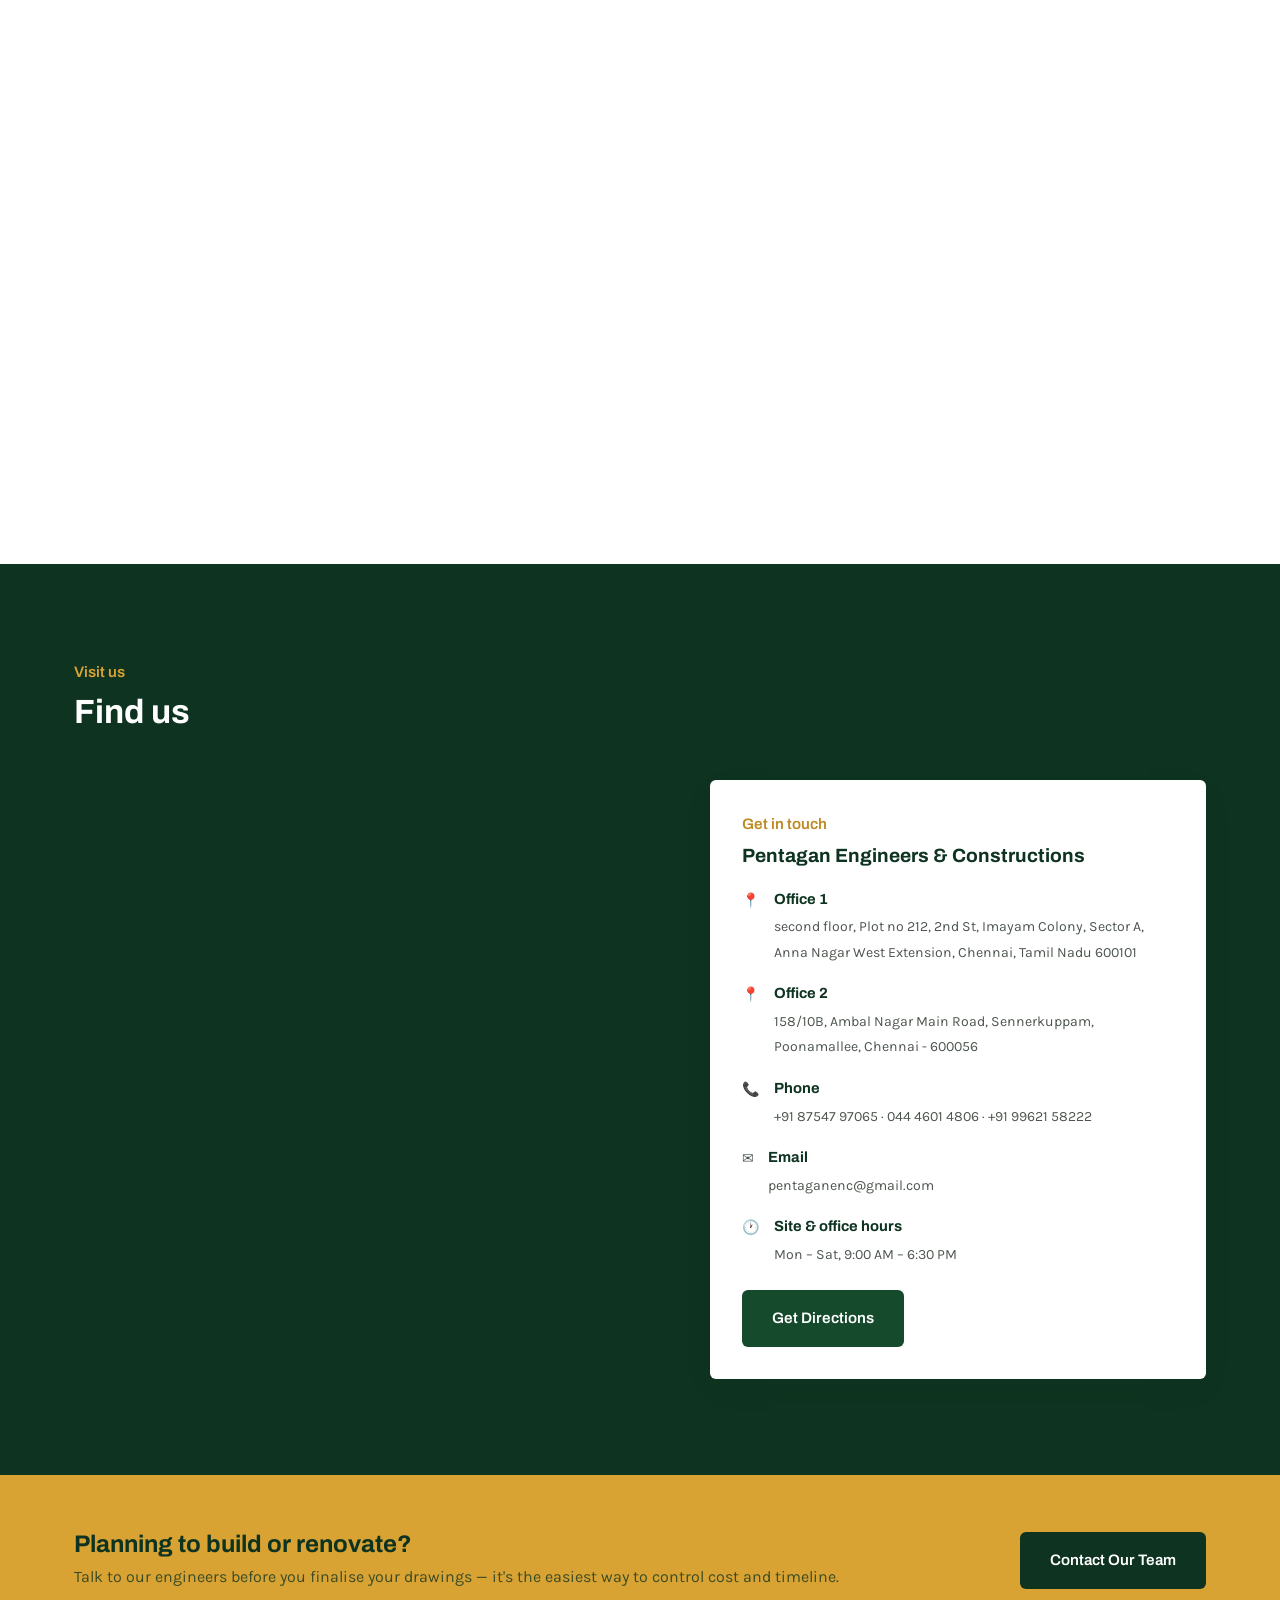
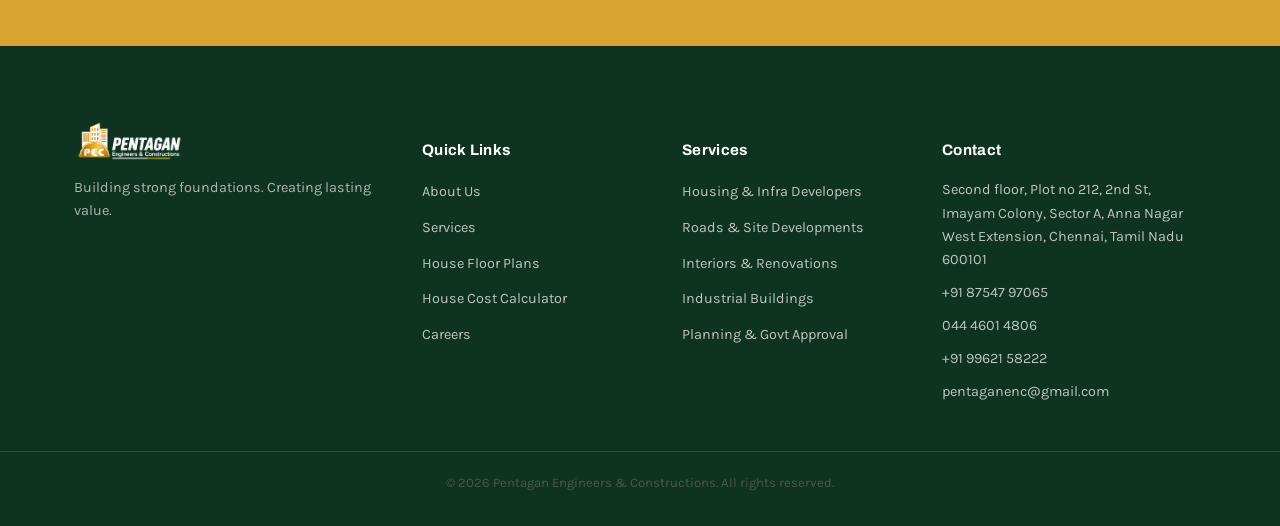
==== commit a95ced4e: "Update index.html" ====
--- a/index.html
+++ b/index.html
@@ -1244,7 +1244,7 @@
     <div class="footer__col">
       <h4>Contact</h4>
       <ul class="footer__contact">
-        <li>Ground floor, Plot no 212, 2nd St, Imayam Colony, Sector A, Anna Nagar West Extension, Chennai, Tamil Nadu 600101</li>
+        <li>Second floor, Plot no 212, 2nd St, Imayam Colony, Sector A, Anna Nagar West Extension, Chennai, Tamil Nadu 600101</li>
         <li><a href="tel:+918754797065">+91 87547 97065</a></li>
         <li><a href="tel:04446014806">044 4601 4806</a></li>
         <li><a href="tel:+919962158222">+91 99621 58222</a></li>
--- a/css/style.css
+++ b/css/style.css
@@ -125,9 +125,16 @@
   width: auto;
 }
 .brand__text{ display:flex; flex-direction:column; line-height:1.2; }
-.brand__text strong{
-  font-family:var(--font-display); color:var(--green-900);
-  font-size: 20px; letter-spacing:0.02em;
+.brand__text strong {
+  font-family: "Arial Narrow", "Roboto Condensed", sans-serif;
+  color: var(--green-900);
+  font-size: 20px;
+  font-weight: 900;
+  font-style: italic;
+  letter-spacing: 0.01em;
+  text-transform: uppercase;
+  transform: skewX(-8deg);
+  display: inline-block;
 }
 .brand__text em{ font-style:normal; color:var(--ink-soft); font-size:0.75rem; }
 
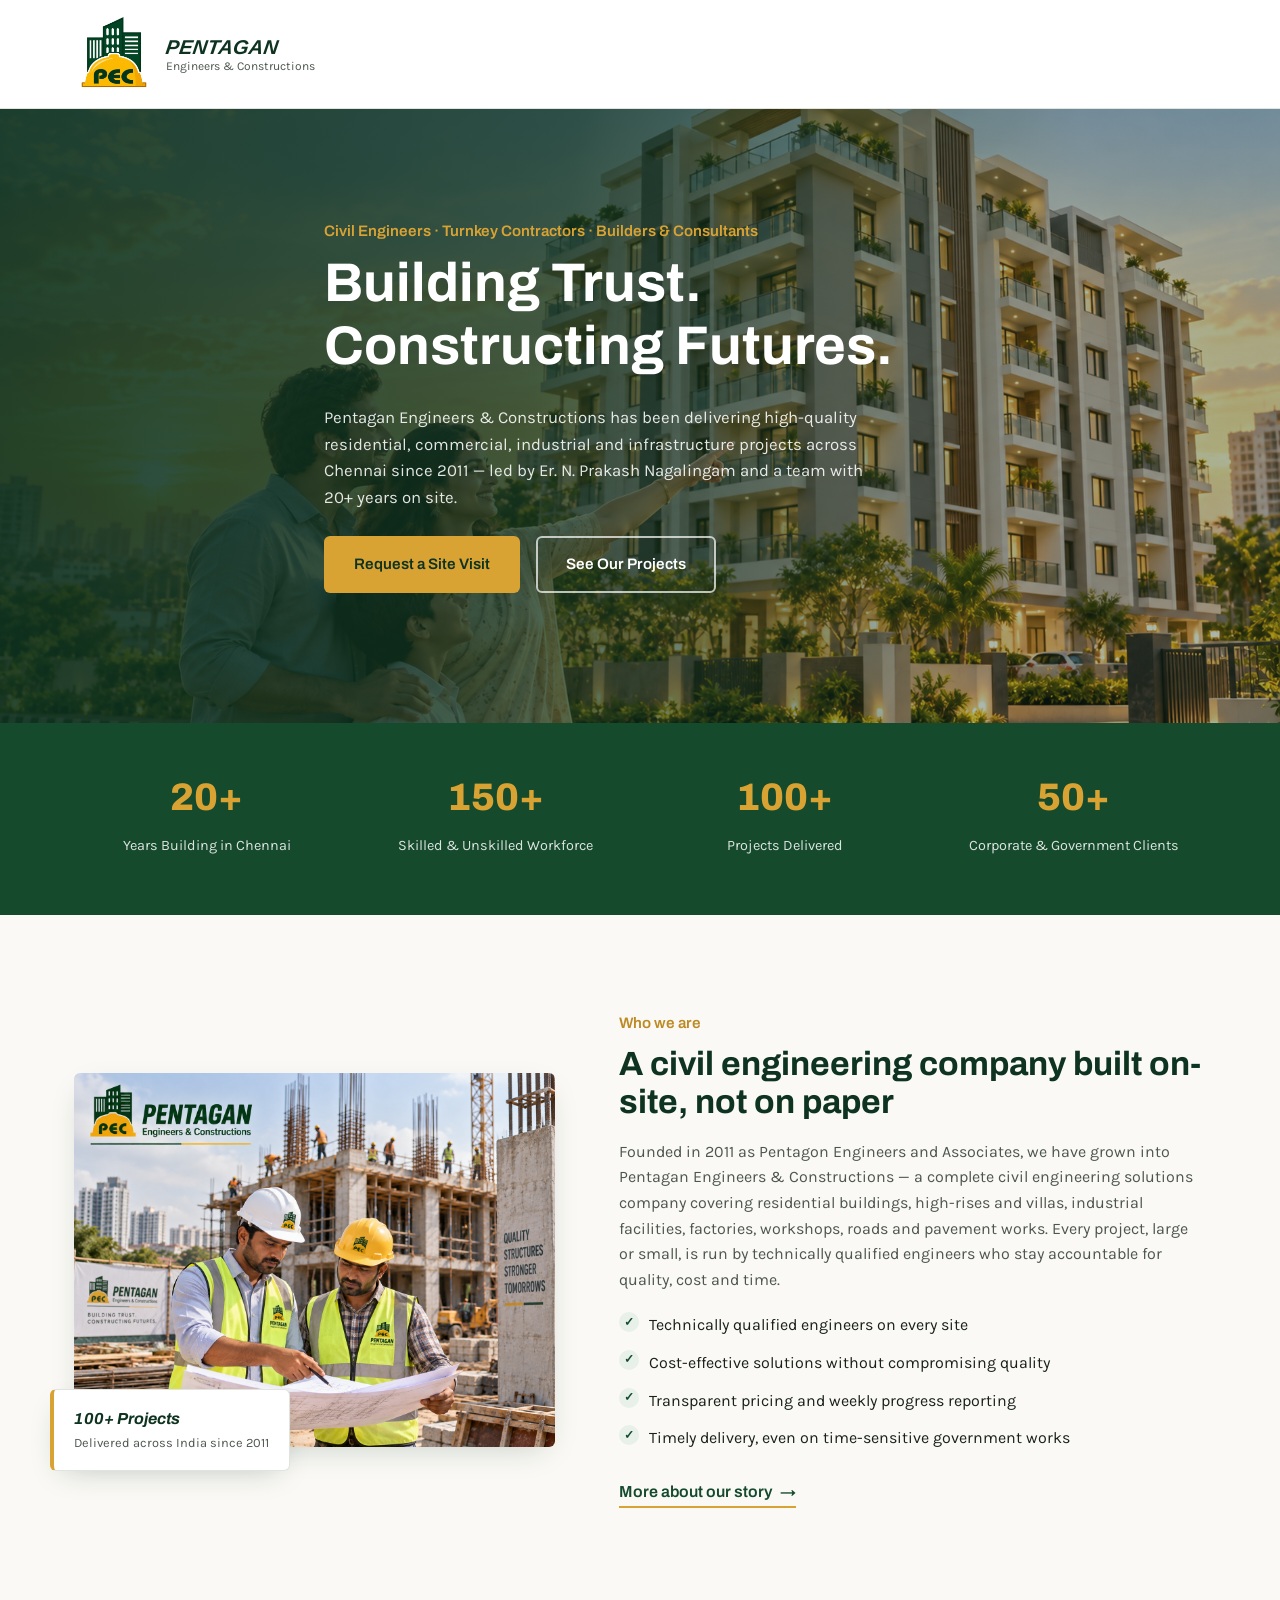
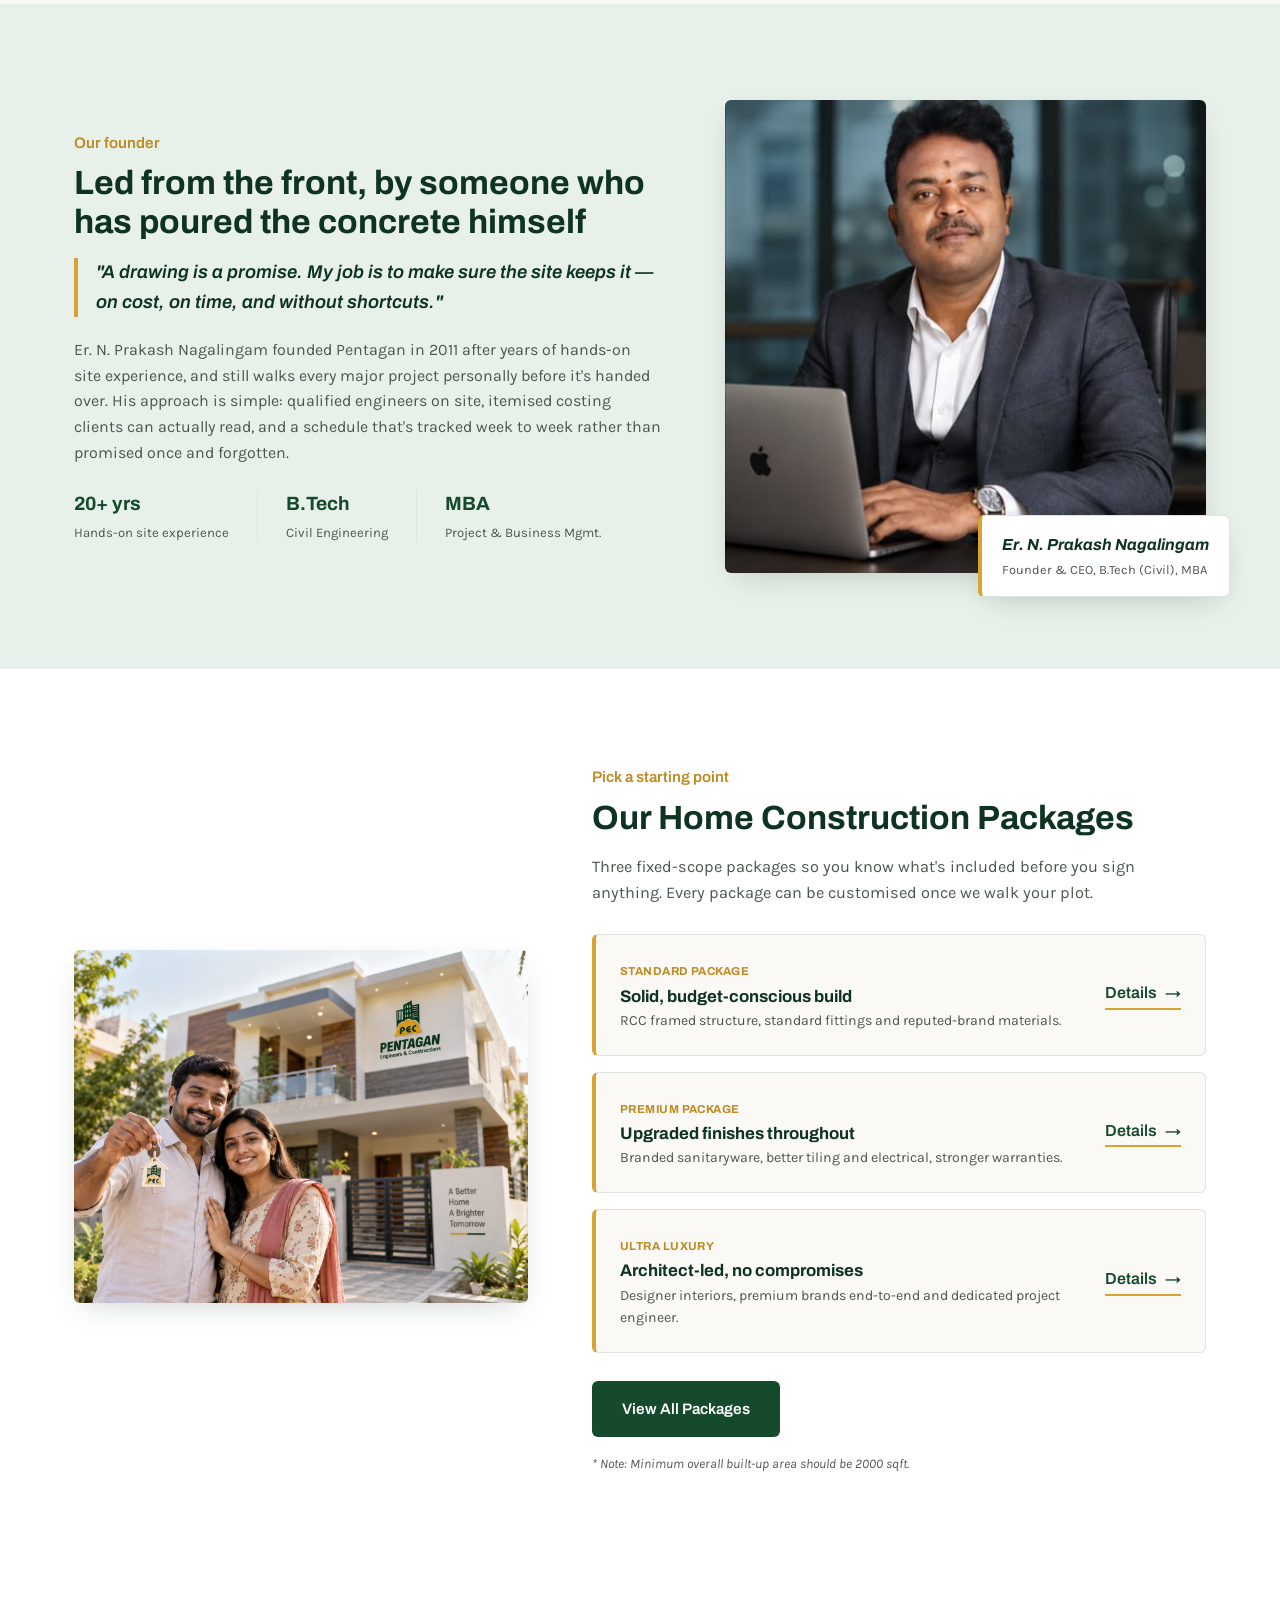
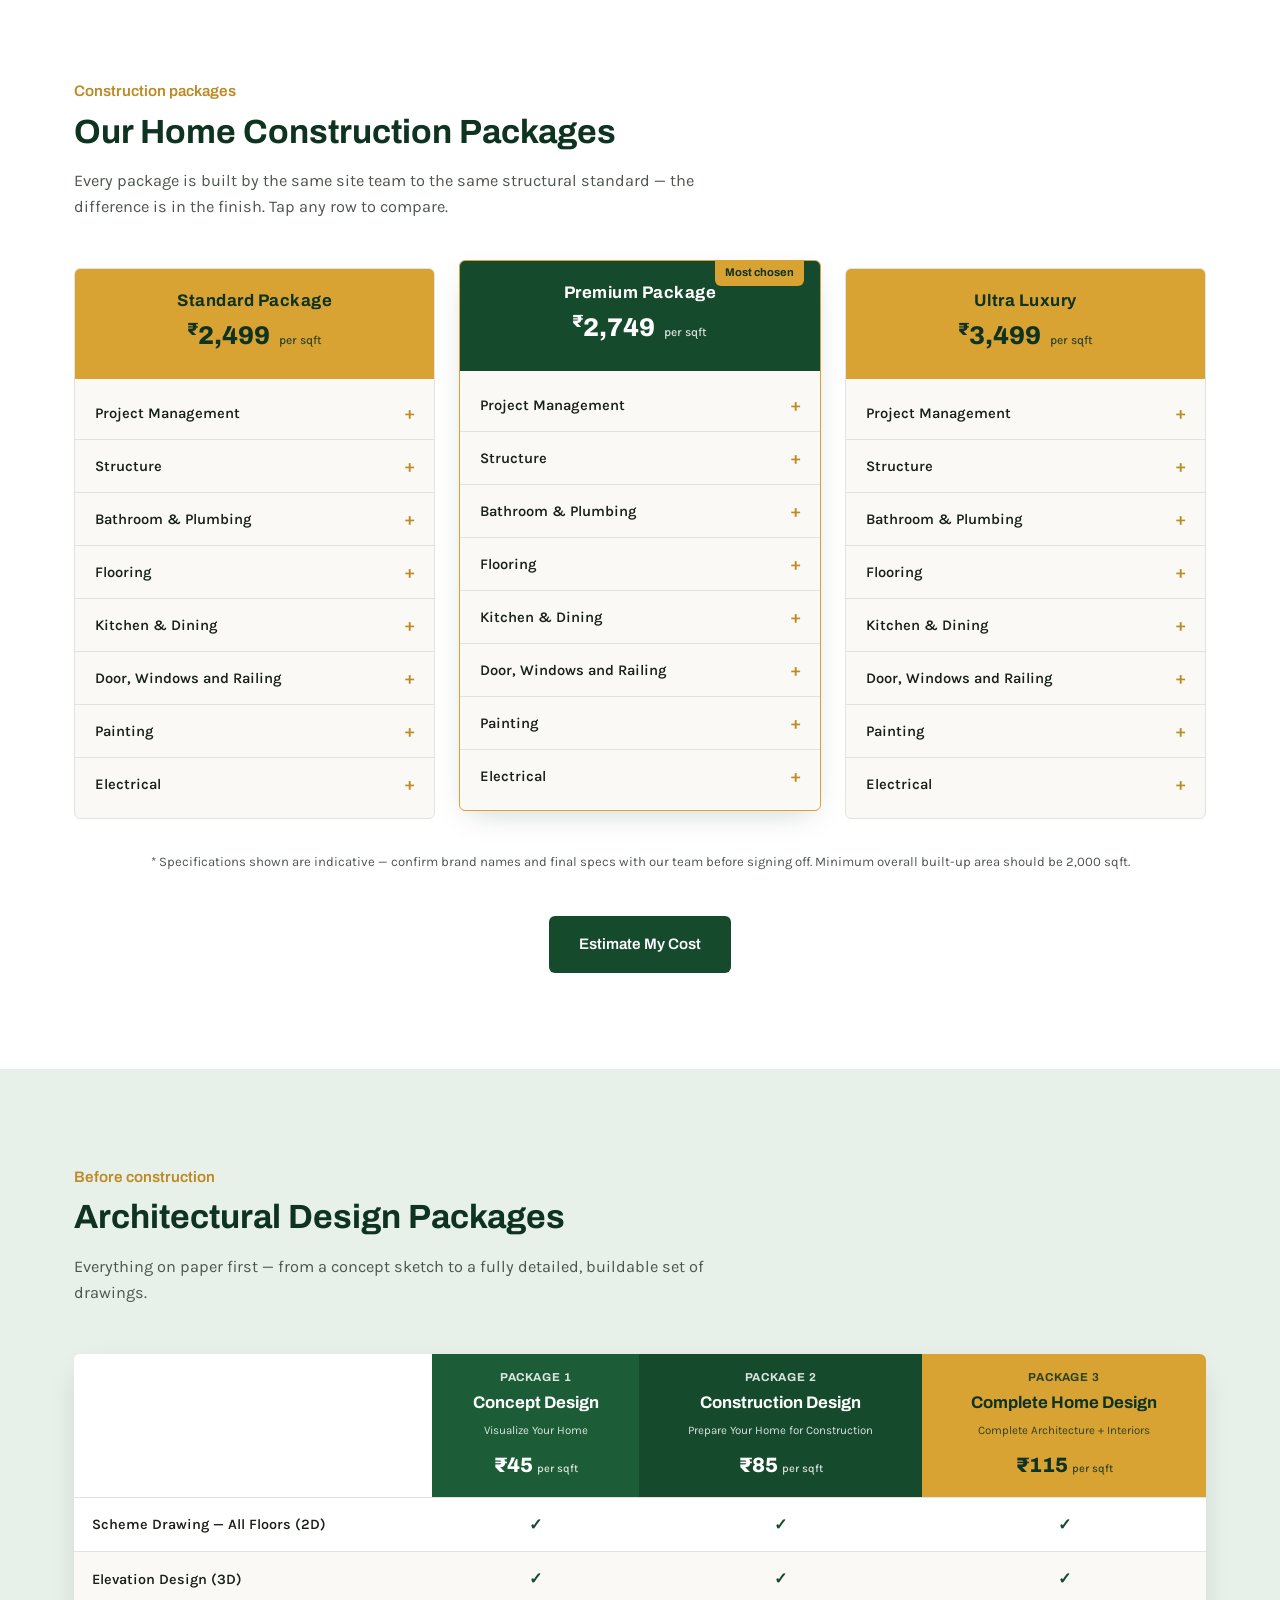
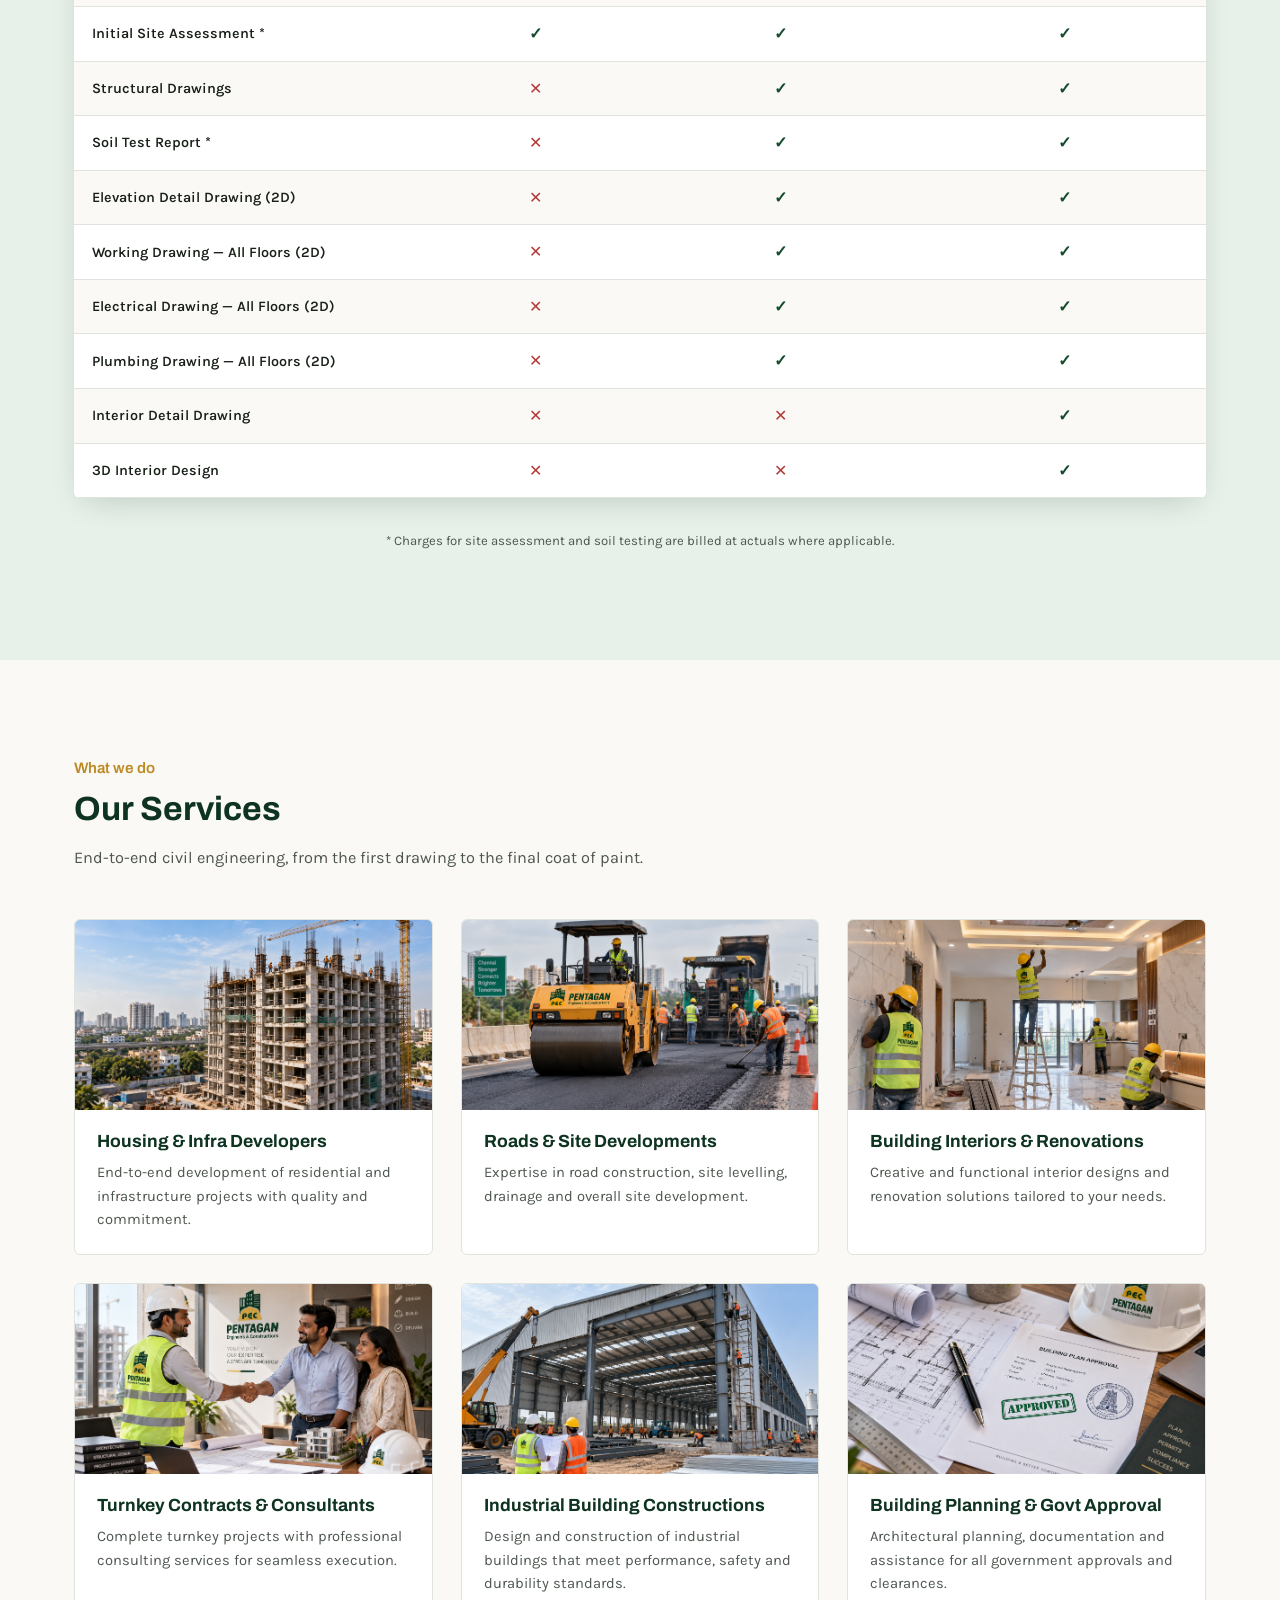
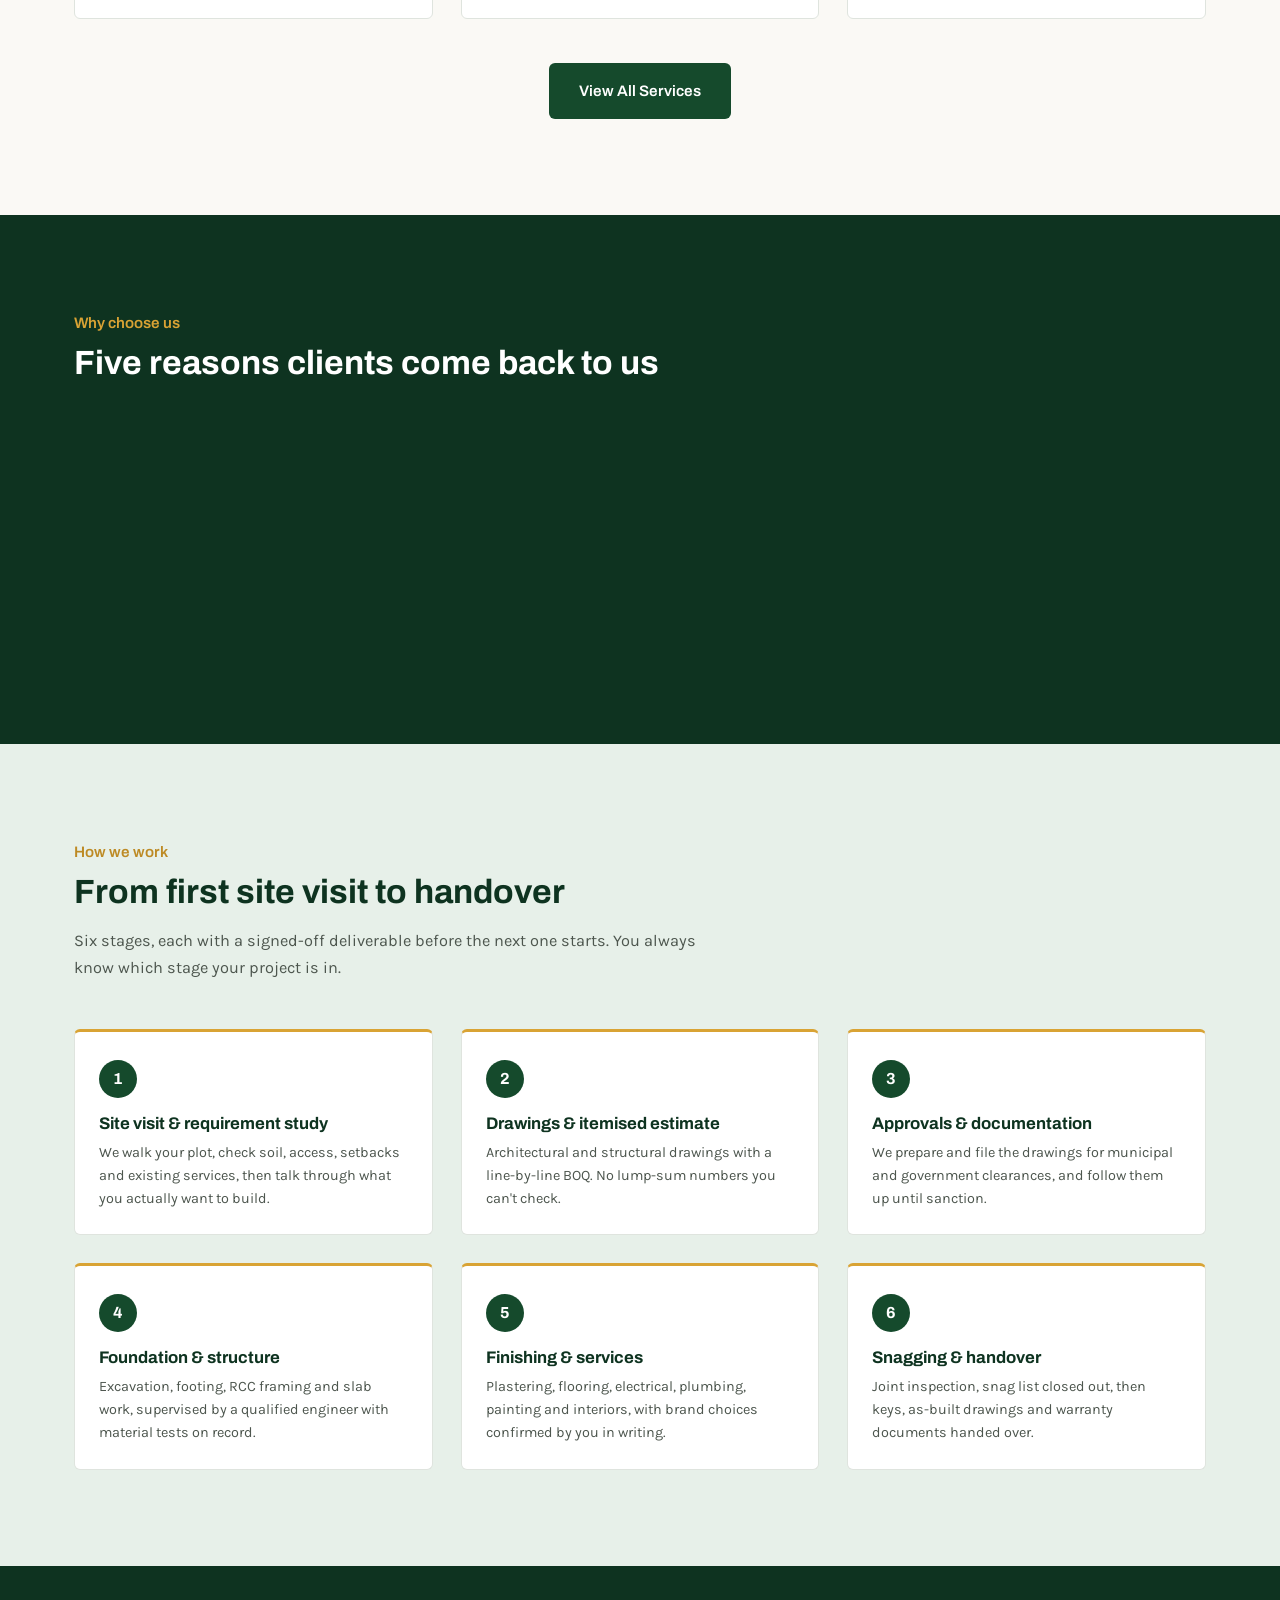
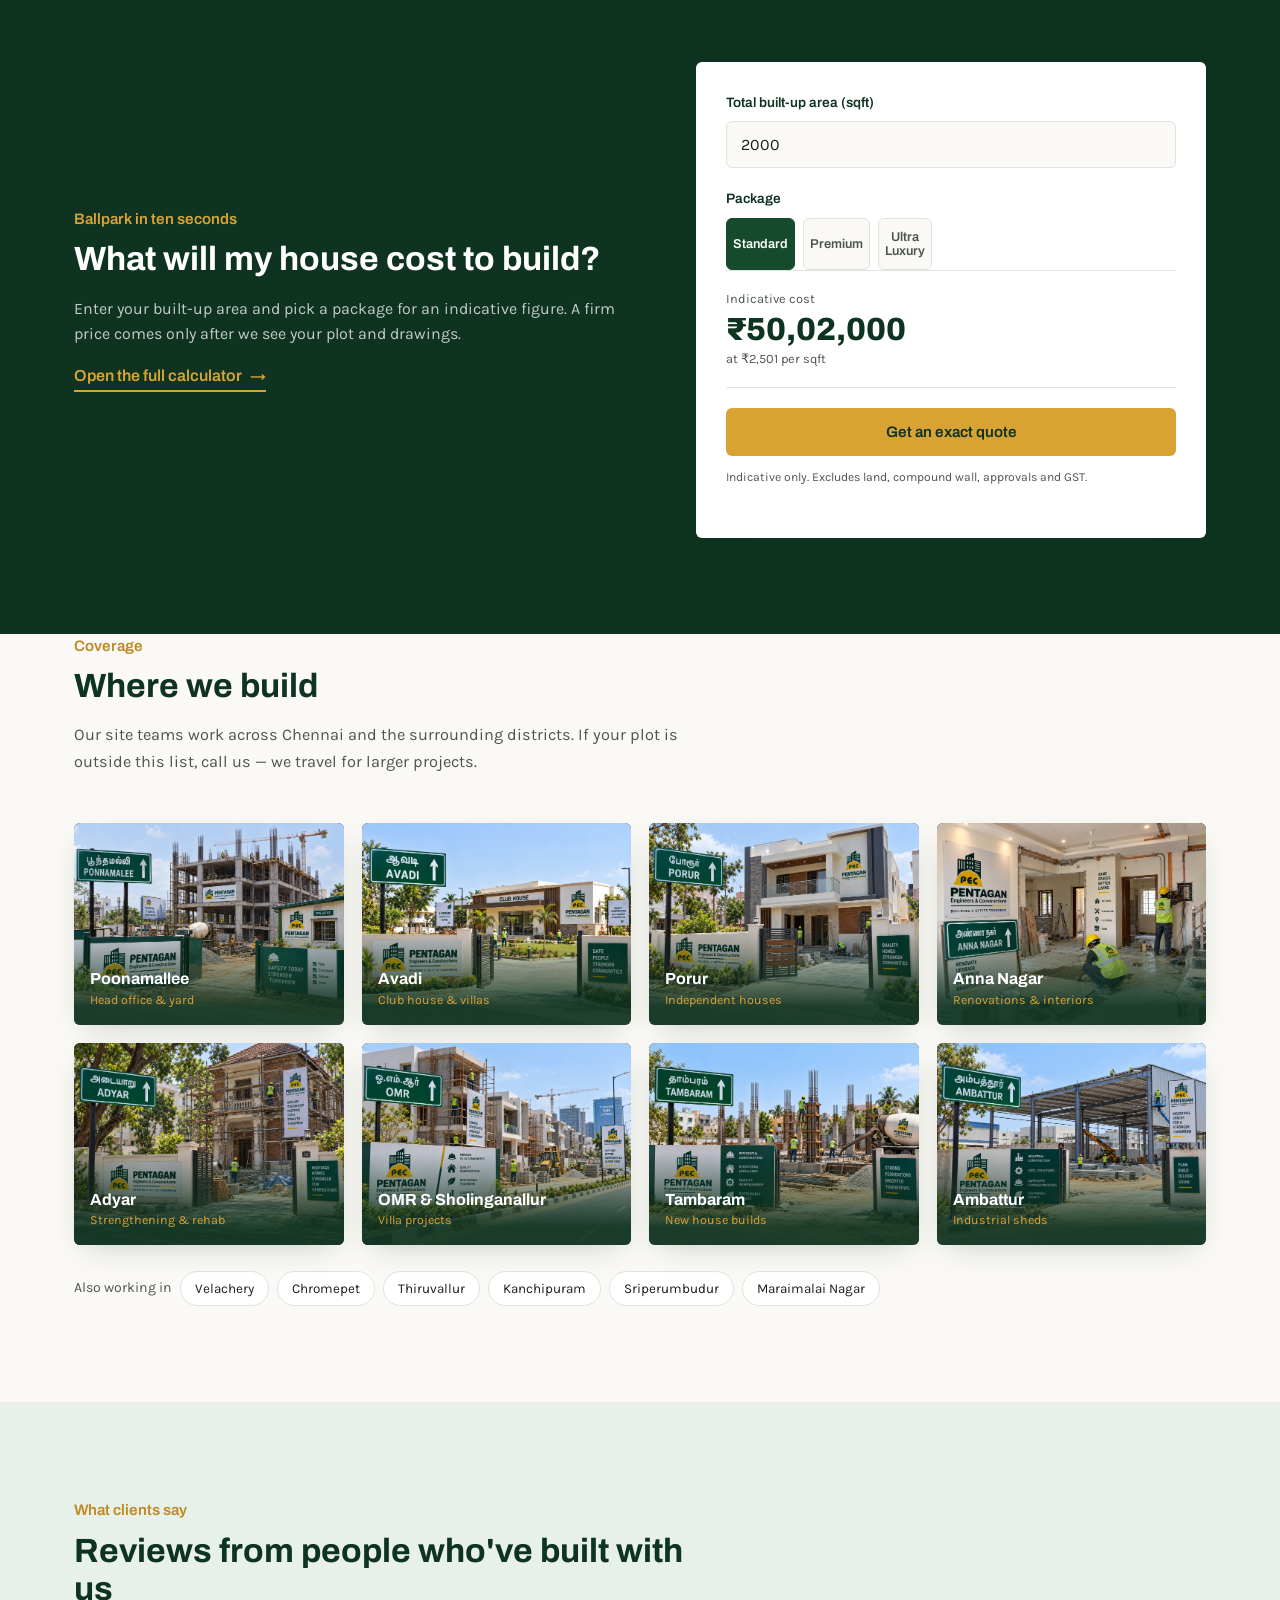
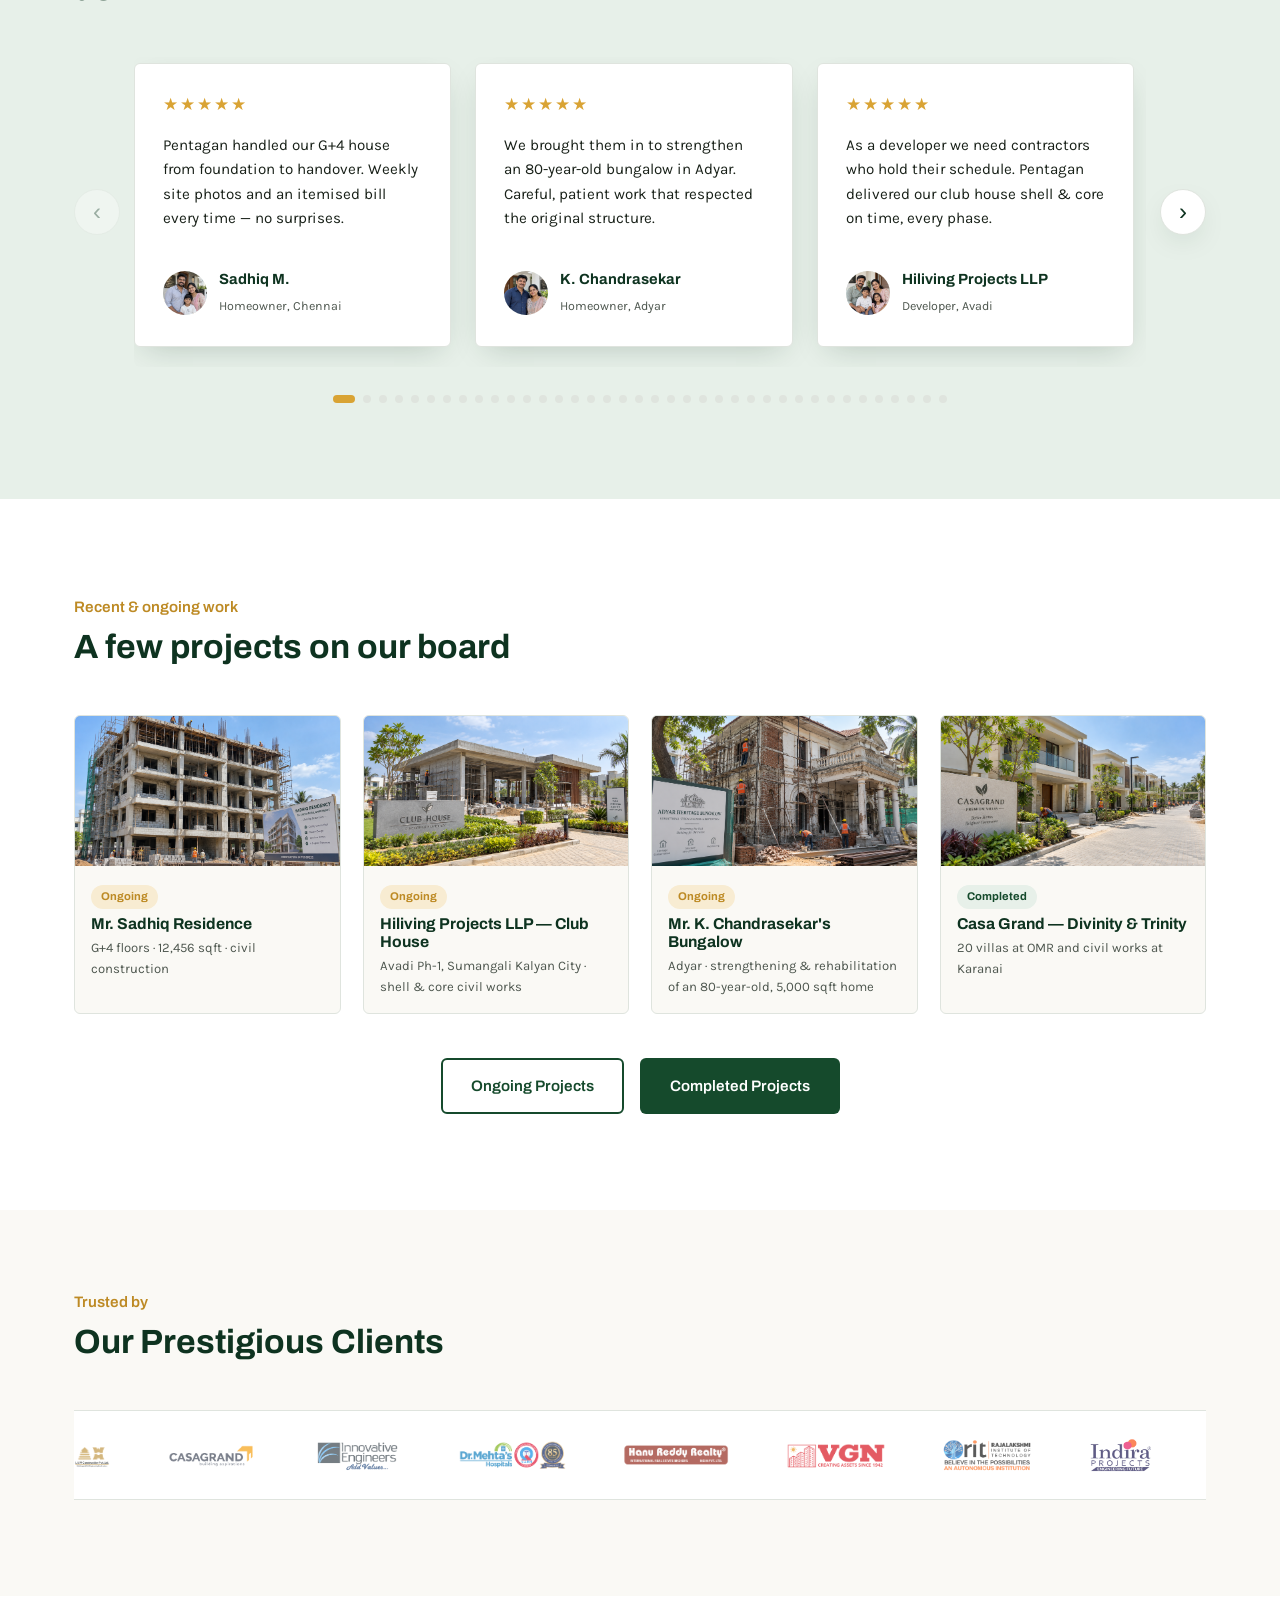
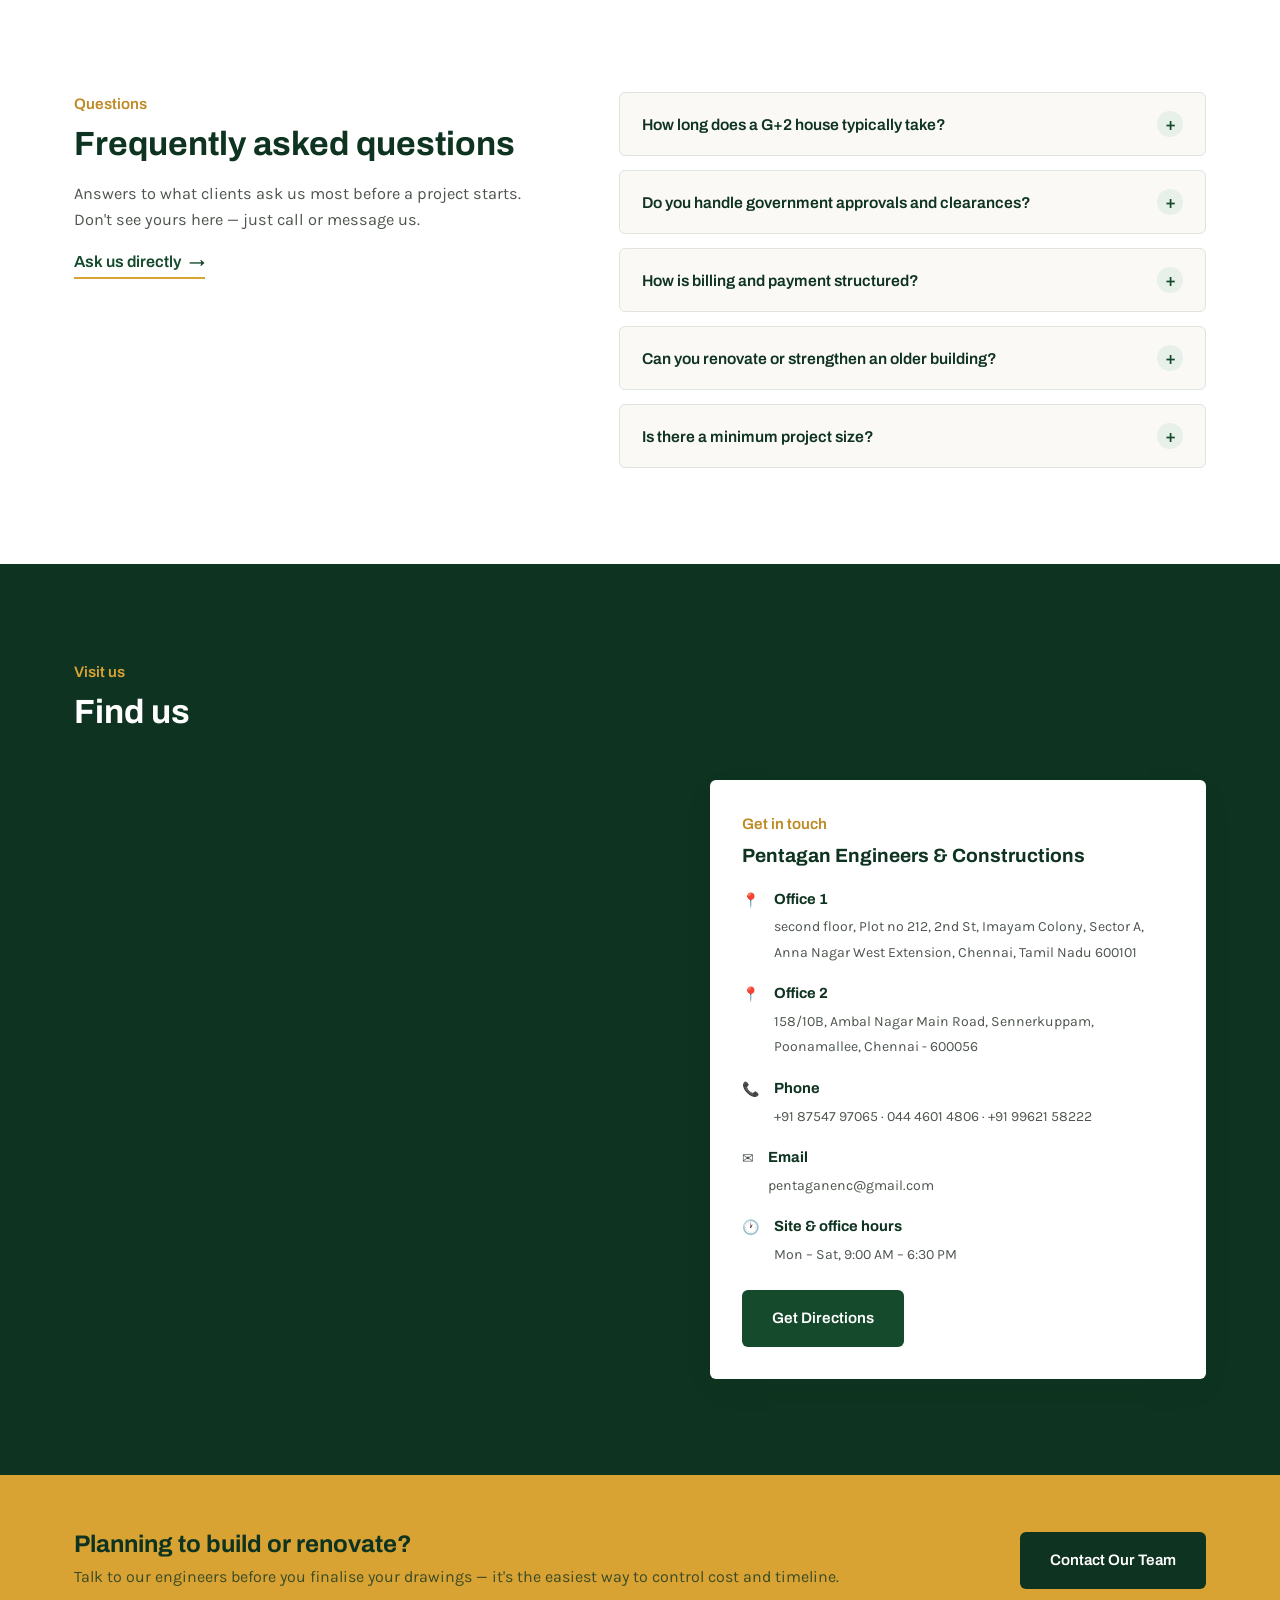
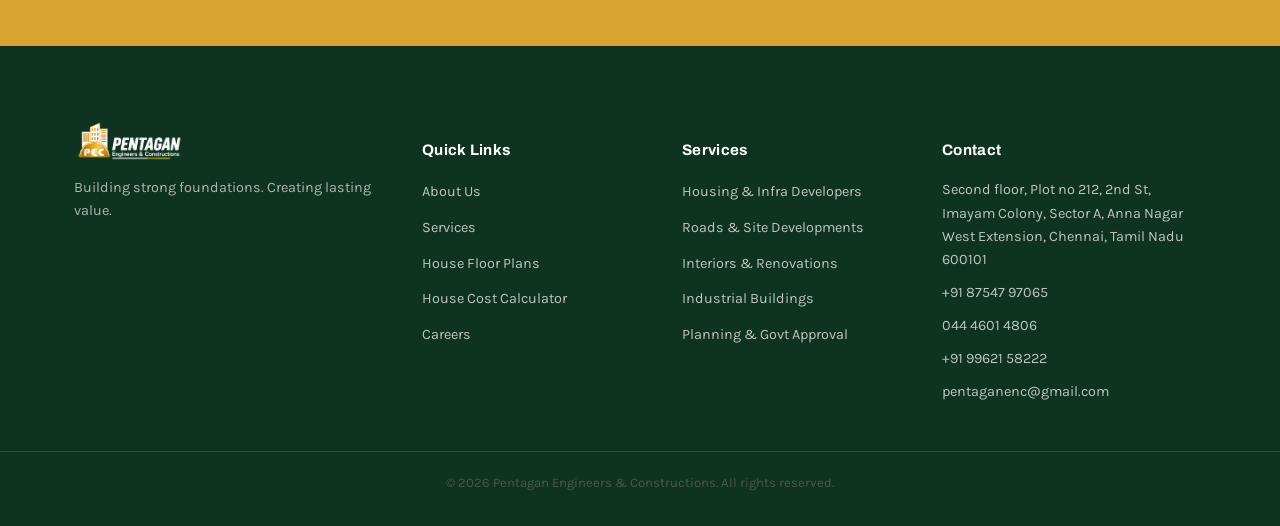
==== commit ef98e3a6: "Update index.html" ====
--- a/index.html
+++ b/index.html
@@ -991,6 +991,209 @@
             </div>
           </article>
 
+          ```html
+<!-- Review 21 -->
+<article class="testimonial-card">
+  <div class="testimonial-card__stars">★★★★★</div>
+  <p class="testimonial-card__quote">The team handled our residential construction project with good planning and regular site supervision. The work progressed smoothly from start to finish.</p>
+  <div class="testimonial-card__person">
+    <img src="images/review-3.jpg" alt="" class="testimonial-card__avatar">
+    <div><strong>Sathish K.</strong><span>Homeowner, Ambattur</span></div>
+  </div>
+</article>
+
+<!-- Review 22 -->
+<article class="testimonial-card">
+  <div class="testimonial-card__stars">★★★★★</div>
+  <p class="testimonial-card__quote">We were looking for a reliable team for our home renovation. Pentagan understood our requirements and coordinated the work professionally.</p>
+  <div class="testimonial-card__person">
+    <img src="images/review-1.jpg" alt="" class="testimonial-card__avatar">
+    <div><strong>Divya R.</strong><span>Homeowner, Anna Nagar</span></div>
+  </div>
+</article>
+
+<!-- Review 23 -->
+<article class="testimonial-card">
+  <div class="testimonial-card__stars">★★★★★</div>
+  <p class="testimonial-card__quote">The engineers explained the construction process clearly and kept us informed about the progress at every important stage.</p>
+  <div class="testimonial-card__person">
+    <img src="images/review-2.jpg" alt="" class="testimonial-card__avatar">
+    <div><strong>S. Balaji</strong><span>Homeowner, Mogappair</span></div>
+  </div>
+</article>
+
+<!-- Review 24 -->
+<article class="testimonial-card">
+  <div class="testimonial-card__stars">★★★★★</div>
+  <p class="testimonial-card__quote">Good workmanship and proper coordination between the site team and engineers. We were happy with how the project was managed.</p>
+  <div class="testimonial-card__person">
+    <img src="images/review-3.jpg" alt="" class="testimonial-card__avatar">
+    <div><strong>Keerthana M.</strong><span>Homeowner, Porur</span></div>
+  </div>
+</article>
+
+<!-- Review 25 -->
+<article class="testimonial-card">
+  <div class="testimonial-card__stars">★★★★★</div>
+  <p class="testimonial-card__quote">Pentagan helped us plan our construction requirements before starting the work. Their team was responsive and easy to communicate with.</p>
+  <div class="testimonial-card__person">
+    <img src="images/review-1.jpg" alt="" class="testimonial-card__avatar">
+    <div><strong>R. Srinivasan</strong><span>Homeowner, Maduravoyal</span></div>
+  </div>
+</article>
+
+<!-- Review 26 -->
+<article class="testimonial-card">
+  <div class="testimonial-card__stars">★★★★★</div>
+  <p class="testimonial-card__quote">The site was maintained in an organised manner and the team paid attention to the finishing details. Overall, the experience was smooth.</p>
+  <div class="testimonial-card__person">
+    <img src="images/review-2.jpg" alt="" class="testimonial-card__avatar">
+    <div><strong>Swetha P.</strong><span>Homeowner, T Nagar</span></div>
+  </div>
+</article>
+
+<!-- Review 27 -->
+<article class="testimonial-card">
+  <div class="testimonial-card__stars">★★★★★</div>
+  <p class="testimonial-card__quote">We appreciated the regular updates from the project team. The supervisors were available to discuss our requirements whenever needed.</p>
+  <div class="testimonial-card__person">
+    <img src="images/review-3.jpg" alt="" class="testimonial-card__avatar">
+    <div><strong>Manoj V.</strong><span>Homeowner, Kolathur</span></div>
+  </div>
+</article>
+
+<!-- Review 28 -->
+<article class="testimonial-card">
+  <div class="testimonial-card__stars">★★★★★</div>
+  <p class="testimonial-card__quote">Our commercial construction work required careful coordination, and the team managed the different activities efficiently throughout the project.</p>
+  <div class="testimonial-card__person">
+    <img src="images/review-1.jpg" alt="" class="testimonial-card__avatar">
+    <div><strong>Pradeep S.</strong><span>Business Owner, Porur</span></div>
+  </div>
+</article>
+
+<!-- Review 29 -->
+<article class="testimonial-card">
+  <div class="testimonial-card__stars">★★★★★</div>
+  <p class="testimonial-card__quote">The team listened carefully to our ideas and provided practical suggestions wherever required. The final work reflected our requirements well.</p>
+  <div class="testimonial-card__person">
+    <img src="images/review-2.jpg" alt="" class="testimonial-card__avatar">
+    <div><strong>Nithya R.</strong><span>Homeowner, Velachery</span></div>
+  </div>
+</article>
+
+<!-- Review 30 -->
+<article class="testimonial-card">
+  <div class="testimonial-card__stars">★★★★★</div>
+  <p class="testimonial-card__quote">From structural work to finishing, the project was handled with attention to detail. The team maintained good communication during the construction.</p>
+  <div class="testimonial-card__person">
+    <img src="images/review-3.jpg" alt="" class="testimonial-card__avatar">
+    <div><strong>Aravind K.</strong><span>Homeowner, Poonamallee</span></div>
+  </div>
+</article>
+
+<!-- Review 31 -->
+<article class="testimonial-card">
+  <div class="testimonial-card__stars">★★★★★</div>
+  <p class="testimonial-card__quote">We had a positive experience working with the Pentagan team. Their engineers regularly monitored the site and coordinated the work effectively.</p>
+  <div class="testimonial-card__person">
+    <img src="images/review-1.jpg" alt="" class="testimonial-card__avatar">
+    <div><strong>Malathi S.</strong><span>Homeowner, Nanganallur</span></div>
+  </div>
+</article>
+
+<!-- Review 32 -->
+<article class="testimonial-card">
+  <div class="testimonial-card__stars">★★★★★</div>
+  <p class="testimonial-card__quote">The construction team was professional and approachable. They explained the work clearly and addressed our questions during the project.</p>
+  <div class="testimonial-card__person">
+    <img src="images/review-2.jpg" alt="" class="testimonial-card__avatar">
+    <div><strong>Vijay R.</strong><span>Homeowner, Ashok Nagar</span></div>
+  </div>
+</article>
+
+<!-- Review 33 -->
+<article class="testimonial-card">
+  <div class="testimonial-card__stars">★★★★★</div>
+  <p class="testimonial-card__quote">We engaged Pentagan for civil and renovation work. The team coordinated the different trades properly and kept the site work moving.</p>
+  <div class="testimonial-card__person">
+    <img src="images/review-3.jpg" alt="" class="testimonial-card__avatar">
+    <div><strong>Fathima A.</strong><span>Homeowner, Royapettah</span></div>
+  </div>
+</article>
+
+<!-- Review 34 -->
+<article class="testimonial-card">
+  <div class="testimonial-card__stars">★★★★★</div>
+  <p class="testimonial-card__quote">The planning before starting the project gave us a clear understanding of the work involved. The team maintained good coordination throughout.</p>
+  <div class="testimonial-card__person">
+    <img src="images/review-1.jpg" alt="" class="testimonial-card__avatar">
+    <div><strong>Karthikeyan P.</strong><span>Homeowner, Koyambedu</span></div>
+  </div>
+</article>
+
+<!-- Review 35 -->
+<article class="testimonial-card">
+  <div class="testimonial-card__stars">★★★★★</div>
+  <p class="testimonial-card__quote">We liked the way the project was supervised. The team regularly checked the quality of work and coordinated with the workers on site.</p>
+  <div class="testimonial-card__person">
+    <img src="images/review-2.jpg" alt="" class="testimonial-card__avatar">
+    <div><strong>Sharmila V.</strong><span>Homeowner, Chromepet</span></div>
+  </div>
+</article>
+
+<!-- Review 36 -->
+<article class="testimonial-card">
+  <div class="testimonial-card__stars">★★★★★</div>
+  <p class="testimonial-card__quote">Pentagan provided practical solutions for our construction requirements and maintained professional communication throughout the project.</p>
+  <div class="testimonial-card__person">
+    <img src="images/review-3.jpg" alt="" class="testimonial-card__avatar">
+    <div><strong>Gokul S.</strong><span>Homeowner, Perungalathur</span></div>
+  </div>
+</article>
+
+<!-- Review 37 -->
+<article class="testimonial-card">
+  <div class="testimonial-card__stars">★★★★★</div>
+  <p class="testimonial-card__quote">The team managed our project with good attention to the schedule and site activities. We received regular updates about the progress.</p>
+  <div class="testimonial-card__person">
+    <img src="images/review-1.jpg" alt="" class="testimonial-card__avatar">
+    <div><strong>Revathi M.</strong><span>Homeowner, Saidapet</span></div>
+  </div>
+</article>
+
+<!-- Review 38 -->
+<article class="testimonial-card">
+  <div class="testimonial-card__stars">★★★★★</div>
+  <p class="testimonial-card__quote">We were satisfied with the quality of the civil work and the professionalism of the site team. Communication was consistent throughout the project.</p>
+  <div class="testimonial-card__person">
+    <img src="images/review-2.jpg" alt="" class="testimonial-card__avatar">
+    <div><strong>Joseph D.</strong><span>Homeowner, Adambakkam</span></div>
+  </div>
+</article>
+
+<!-- Review 39 -->
+<article class="testimonial-card">
+  <div class="testimonial-card__stars">★★★★★</div>
+  <p class="testimonial-card__quote">The team took time to understand our requirements and worked accordingly. Their supervision and coordination made the construction process easier for us.</p>
+  <div class="testimonial-card__person">
+    <img src="images/review-3.jpg" alt="" class="testimonial-card__avatar">
+    <div><strong>V. Mahesh</strong><span>Homeowner, Kundrathur</span></div>
+  </div>
+</article>
+
+<!-- Review 40 -->
+<article class="testimonial-card">
+  <div class="testimonial-card__stars">★★★★★</div>
+  <p class="testimonial-card__quote">A well-organised team with good technical knowledge and communication. We appreciated their involvement and supervision throughout our project.</p>
+  <div class="testimonial-card__person">
+    <img src="images/review-1.jpg" alt="" class="testimonial-card__avatar">
+    <div><strong>Anand S.</strong><span>Homeowner, Chennai</span></div>
+  </div>
+</article>
+```
+
+
         </div>
       </div>
 
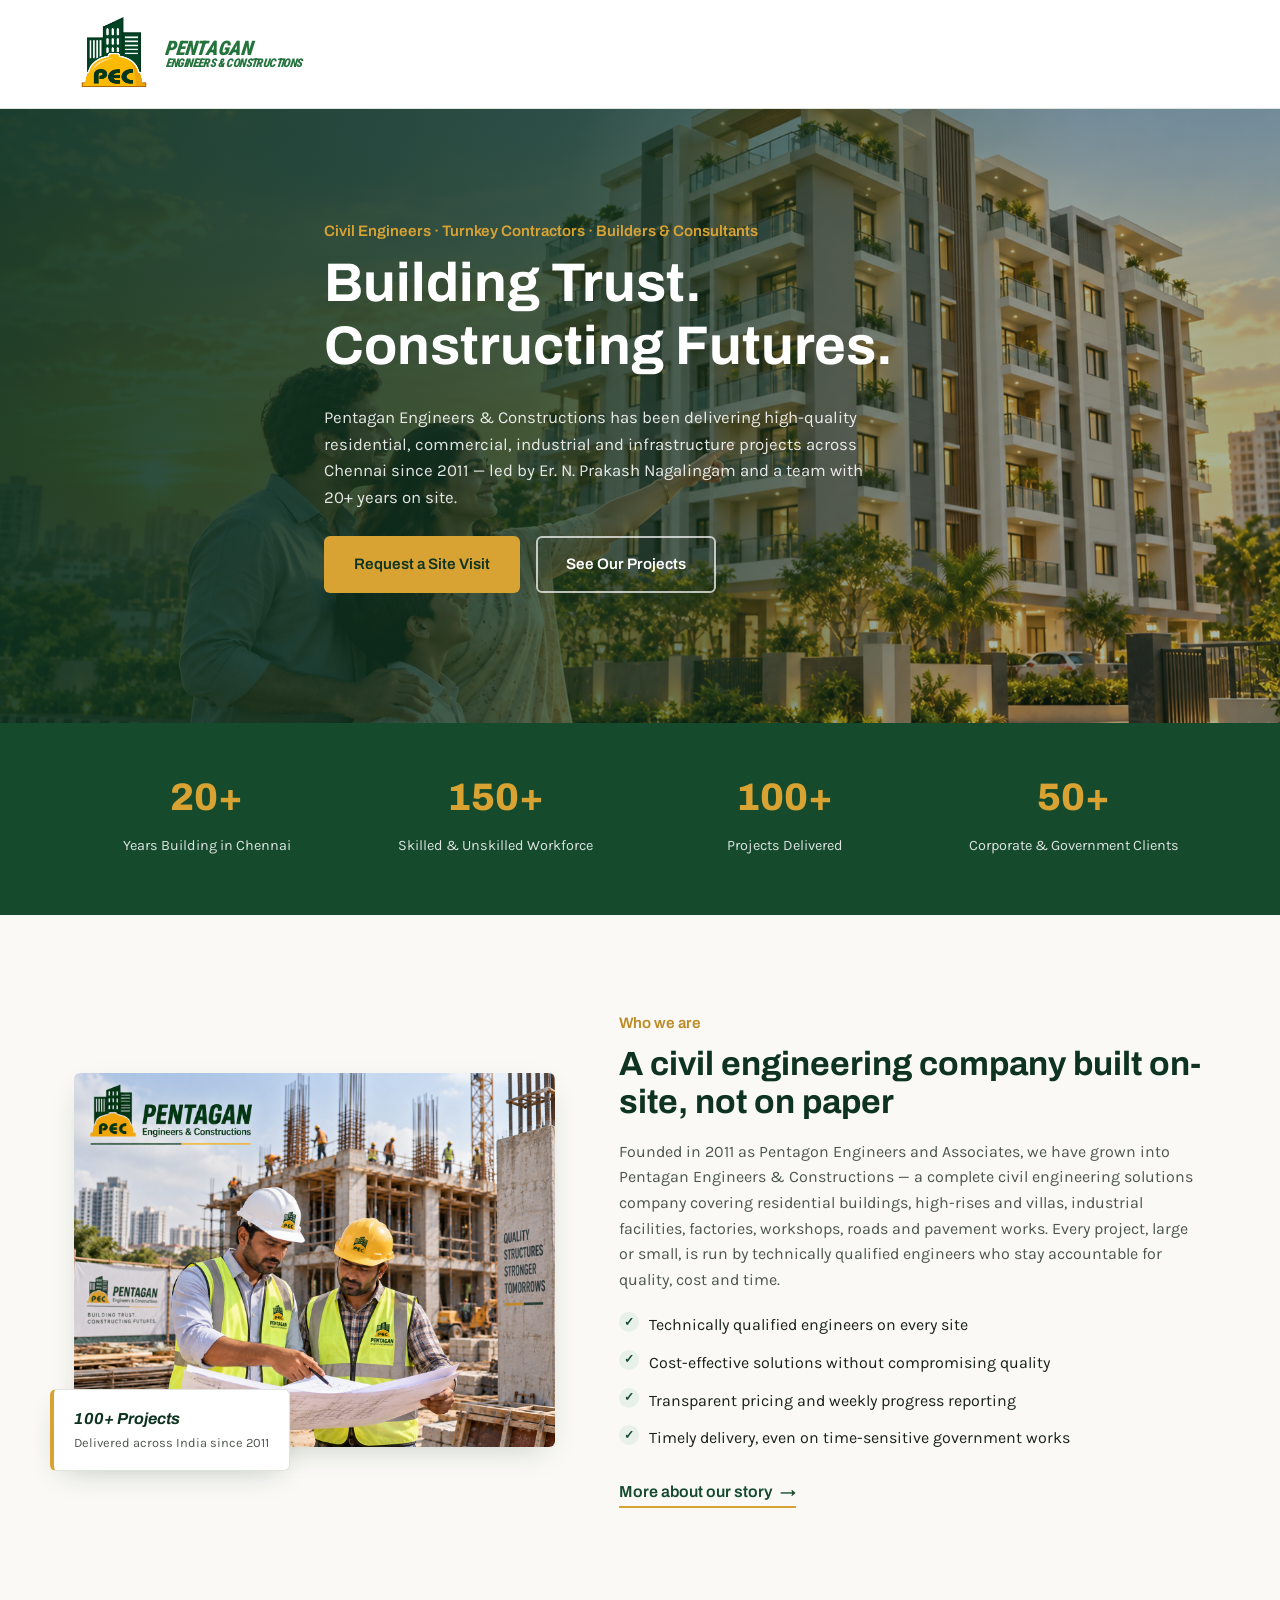
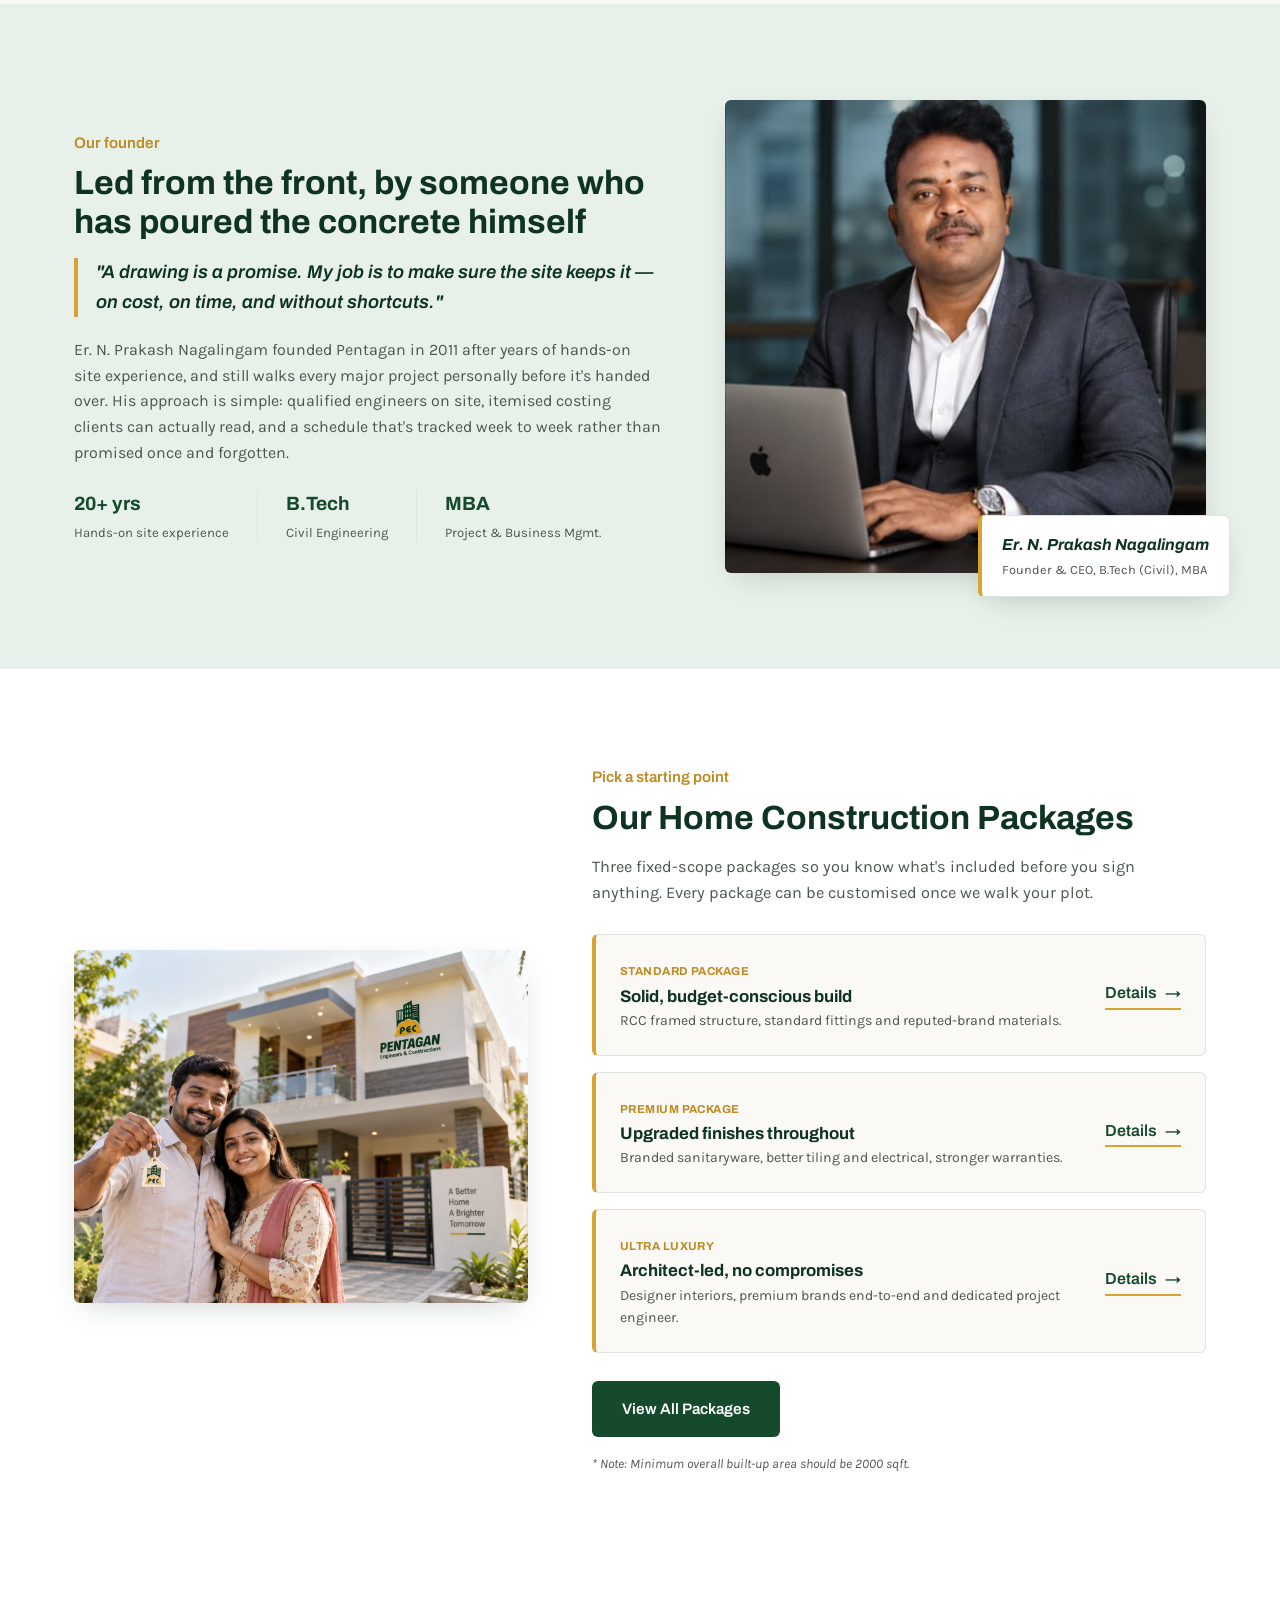
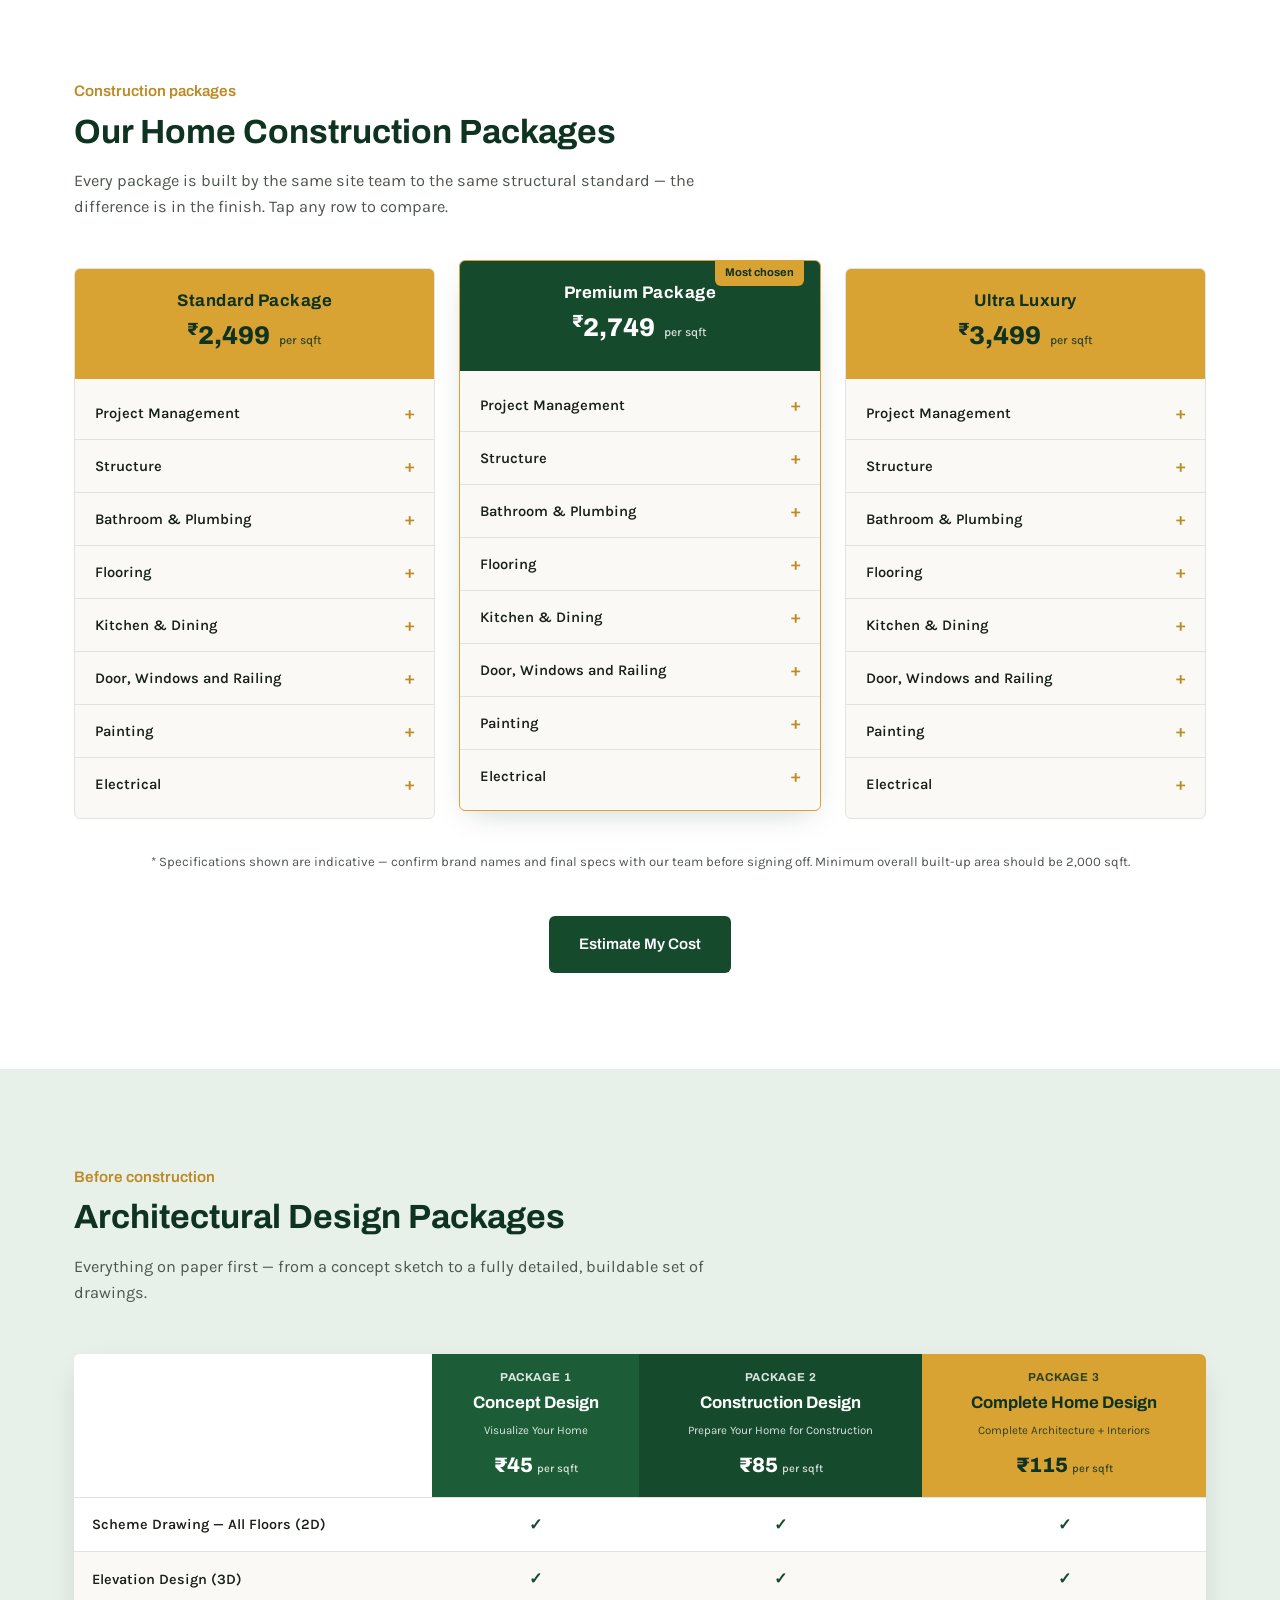
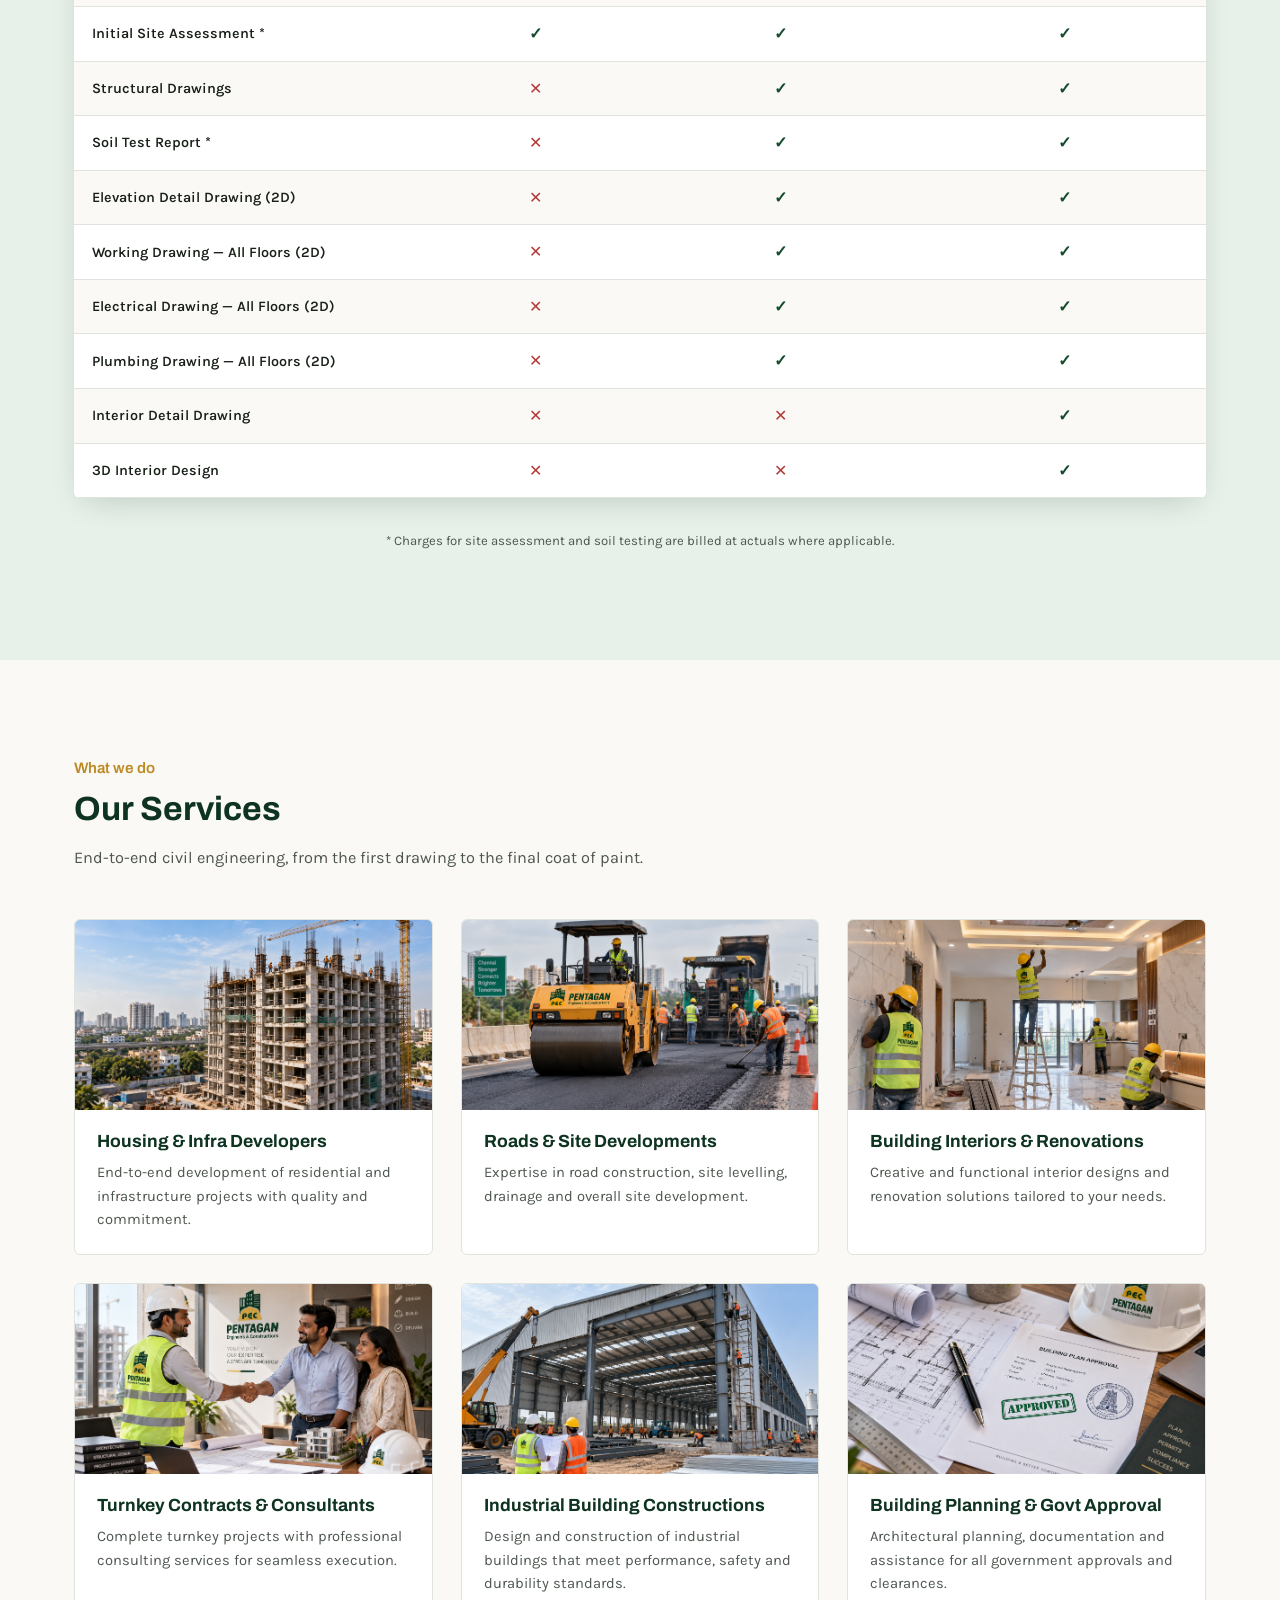
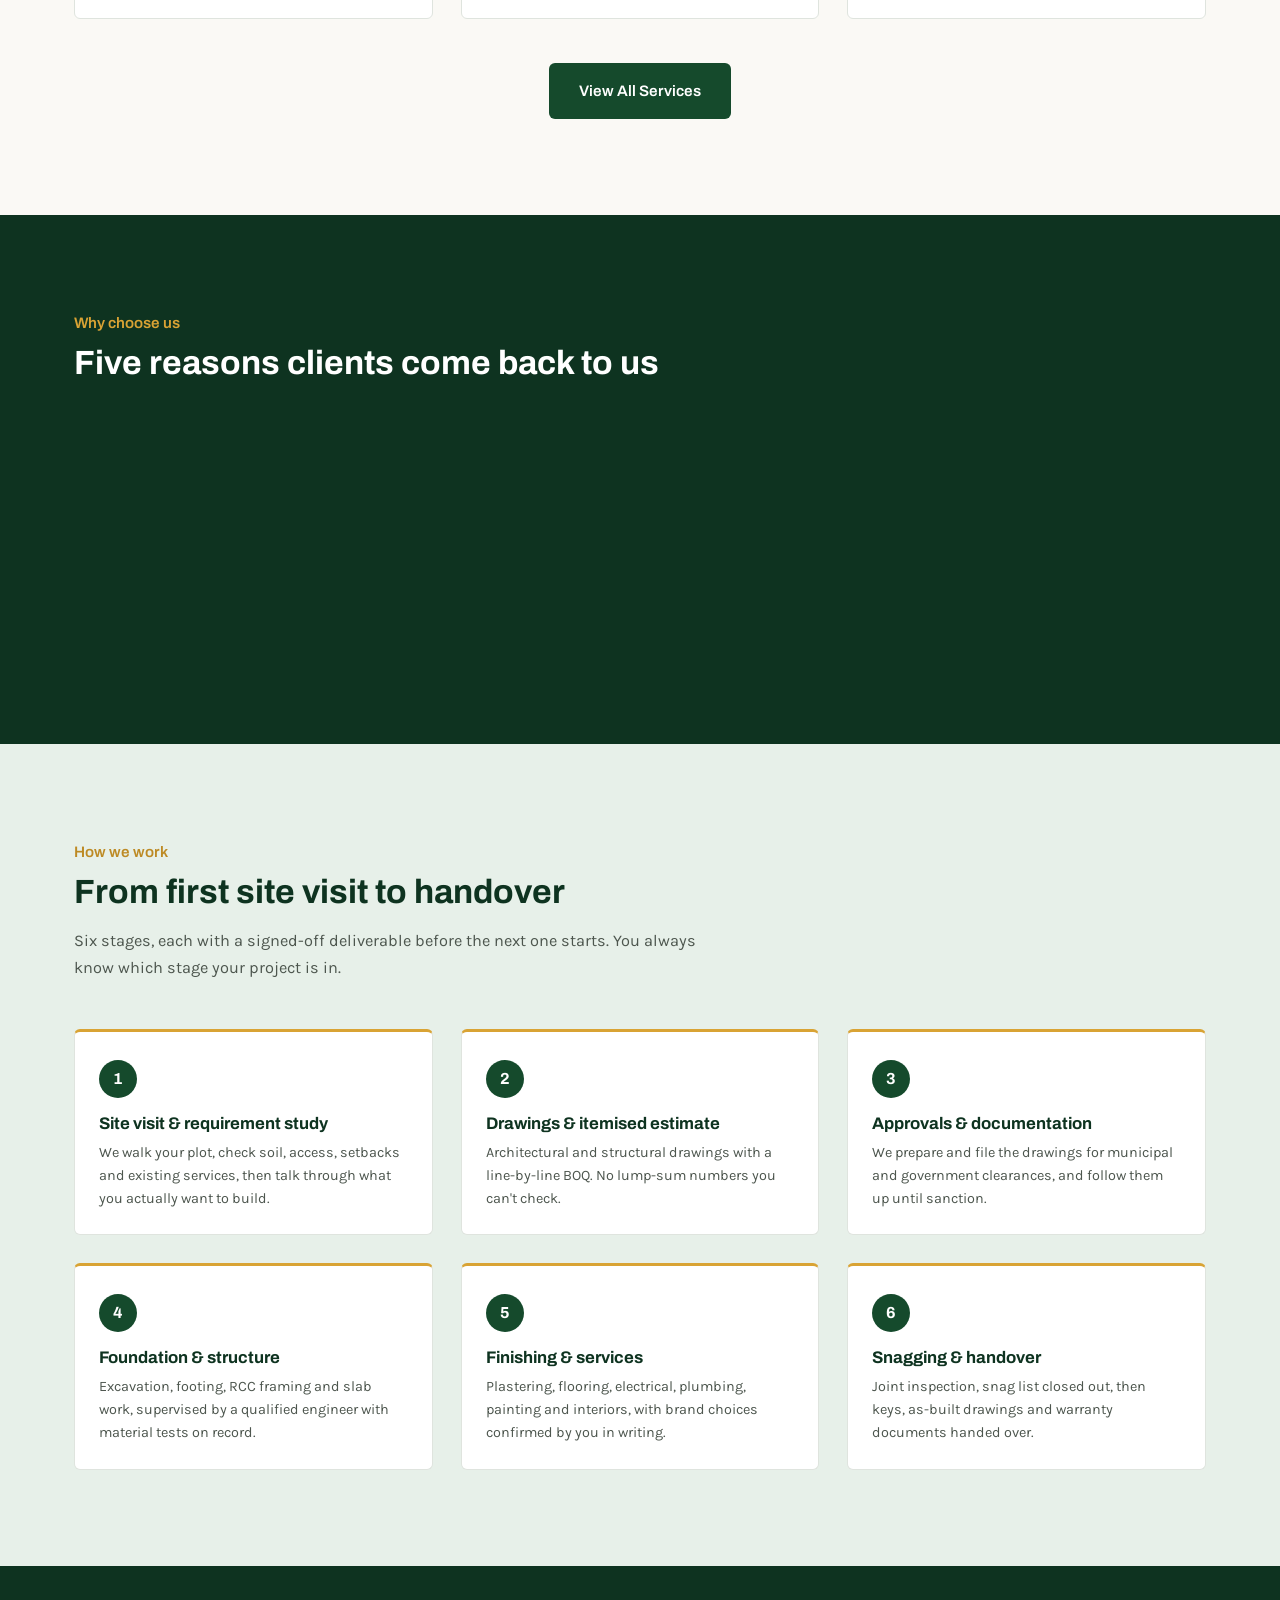
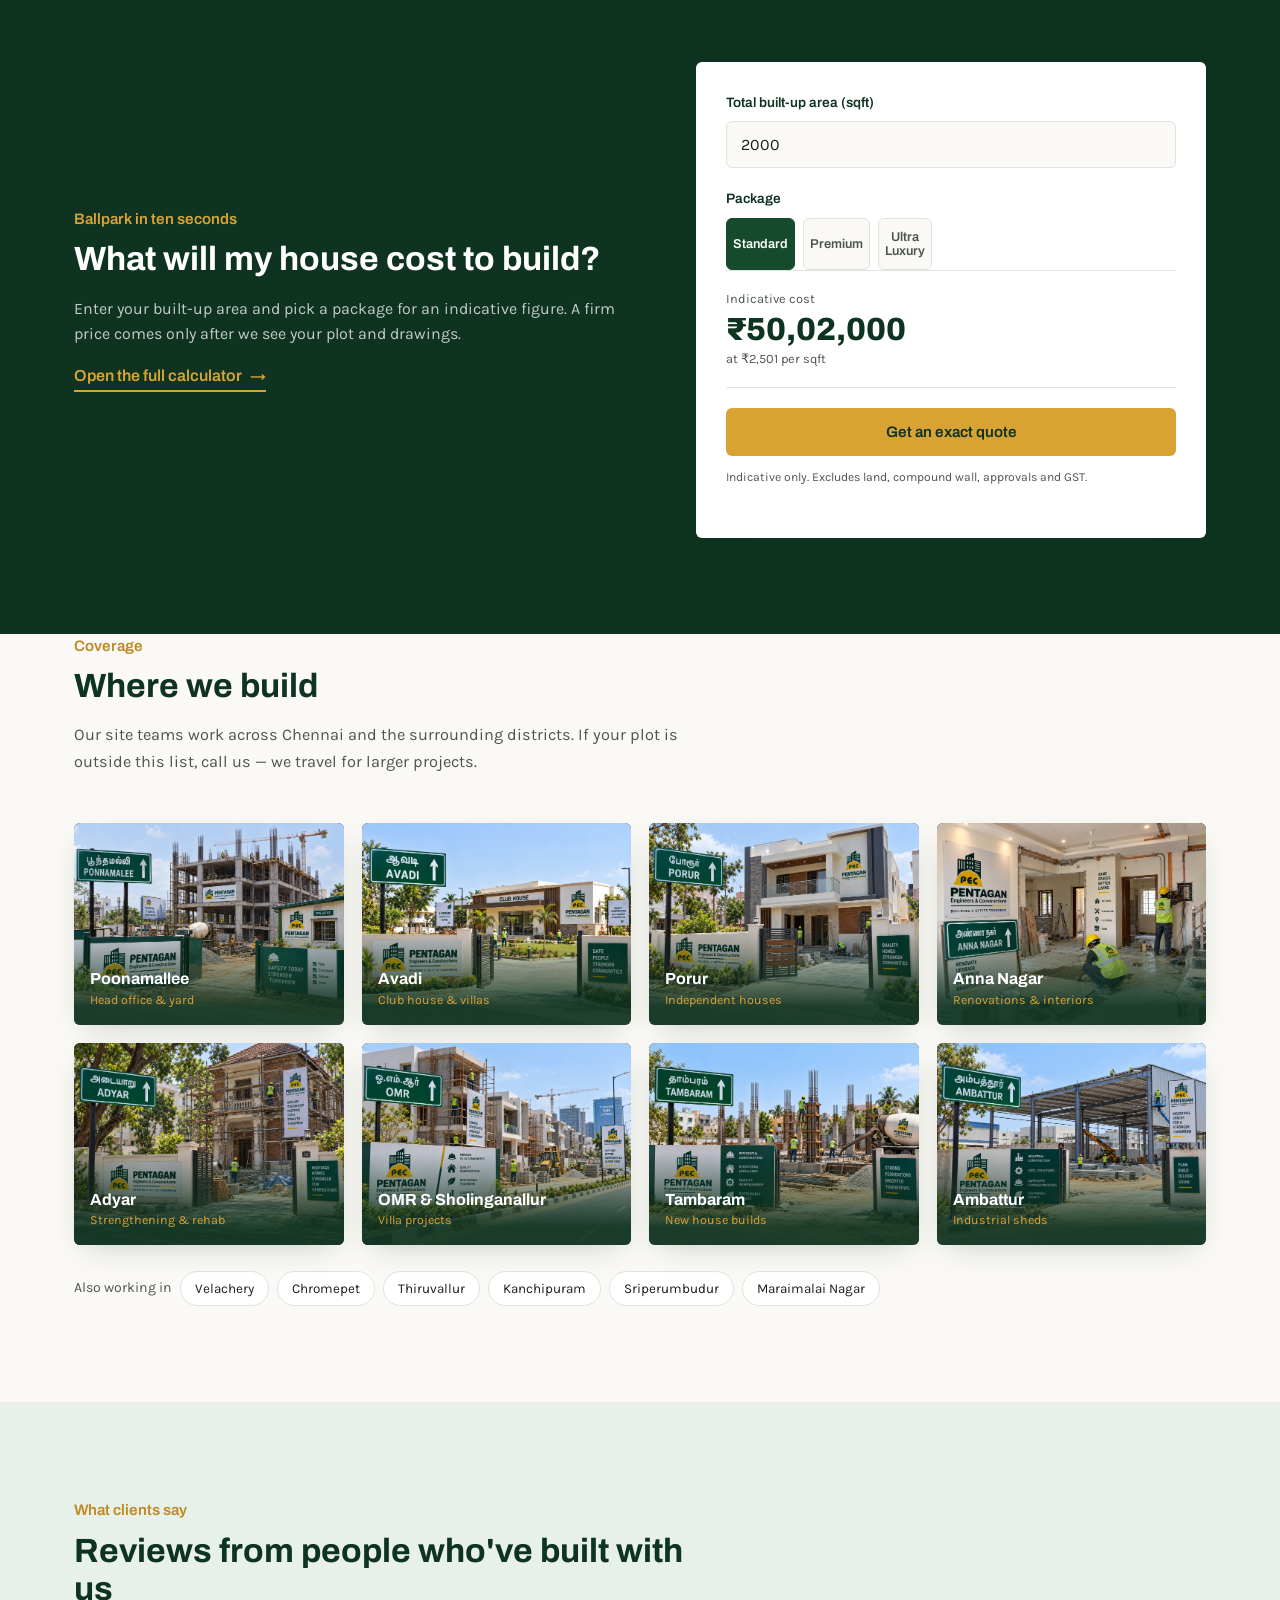
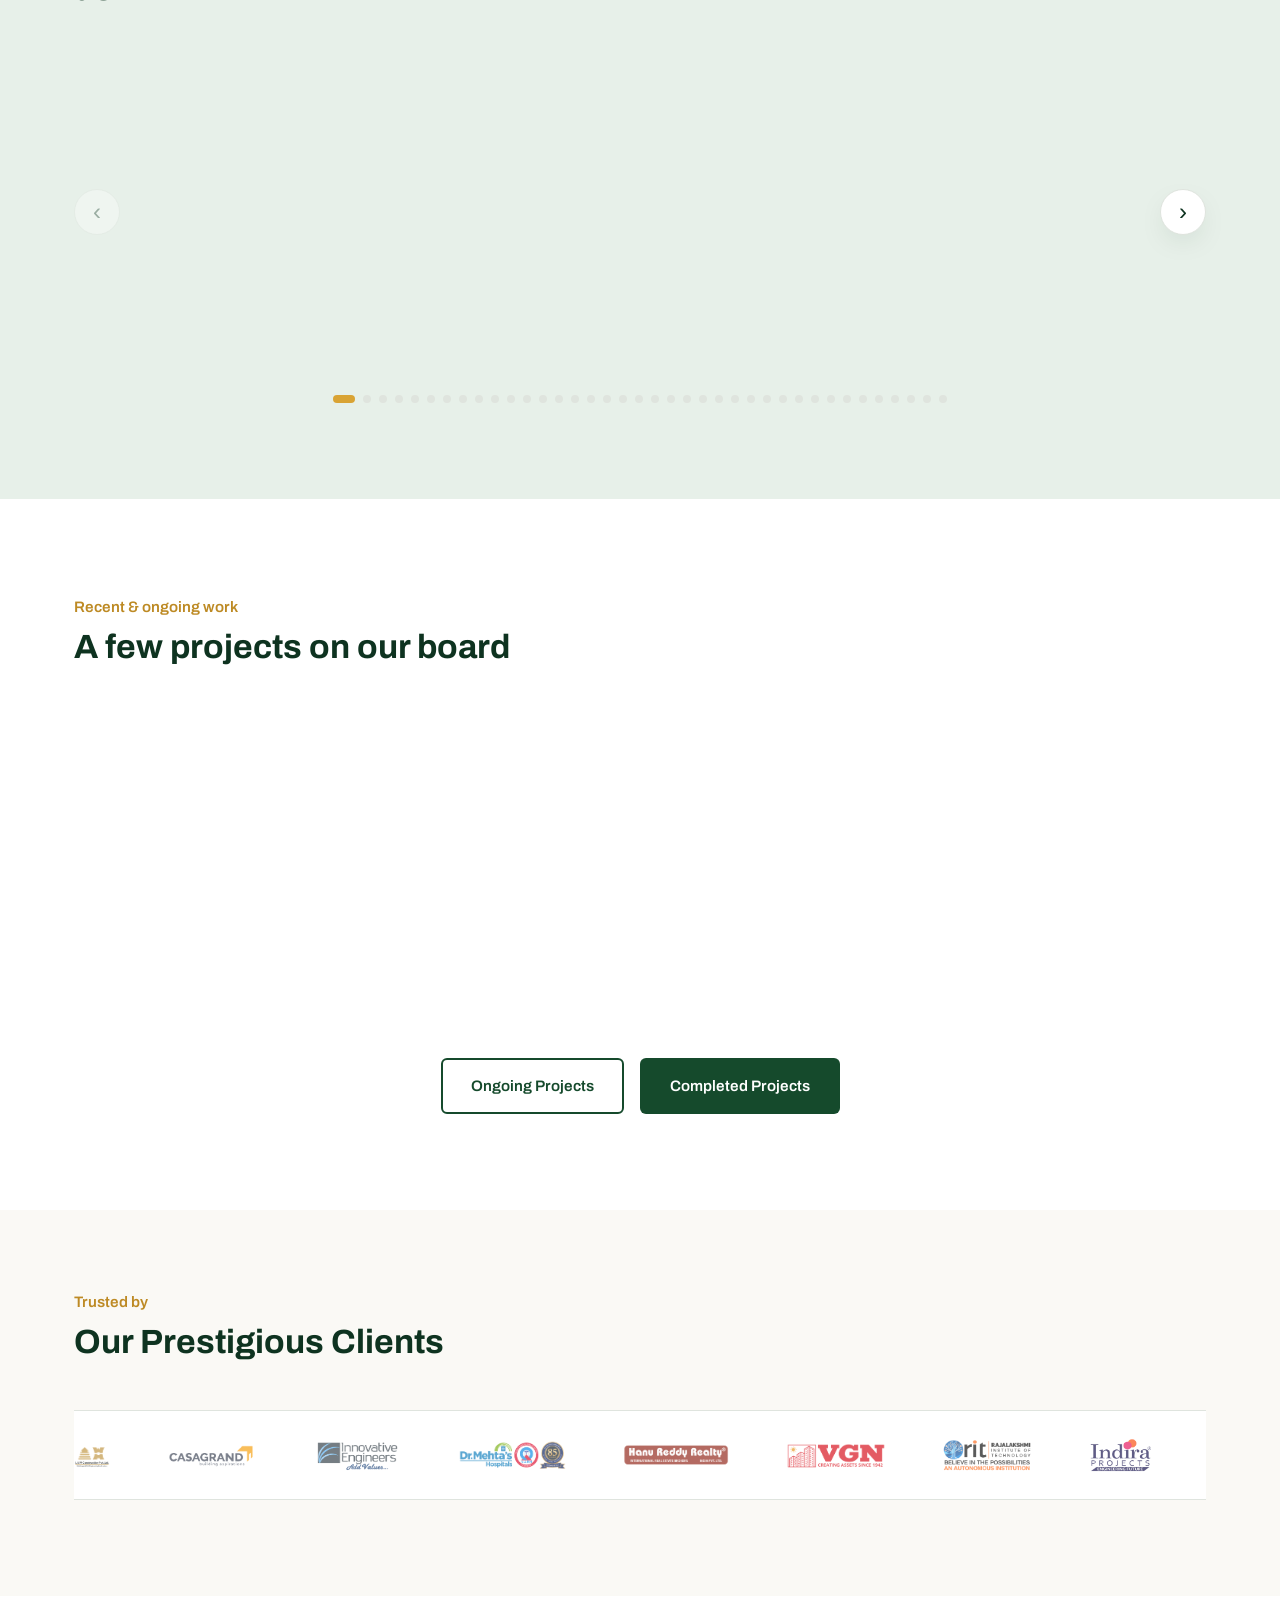
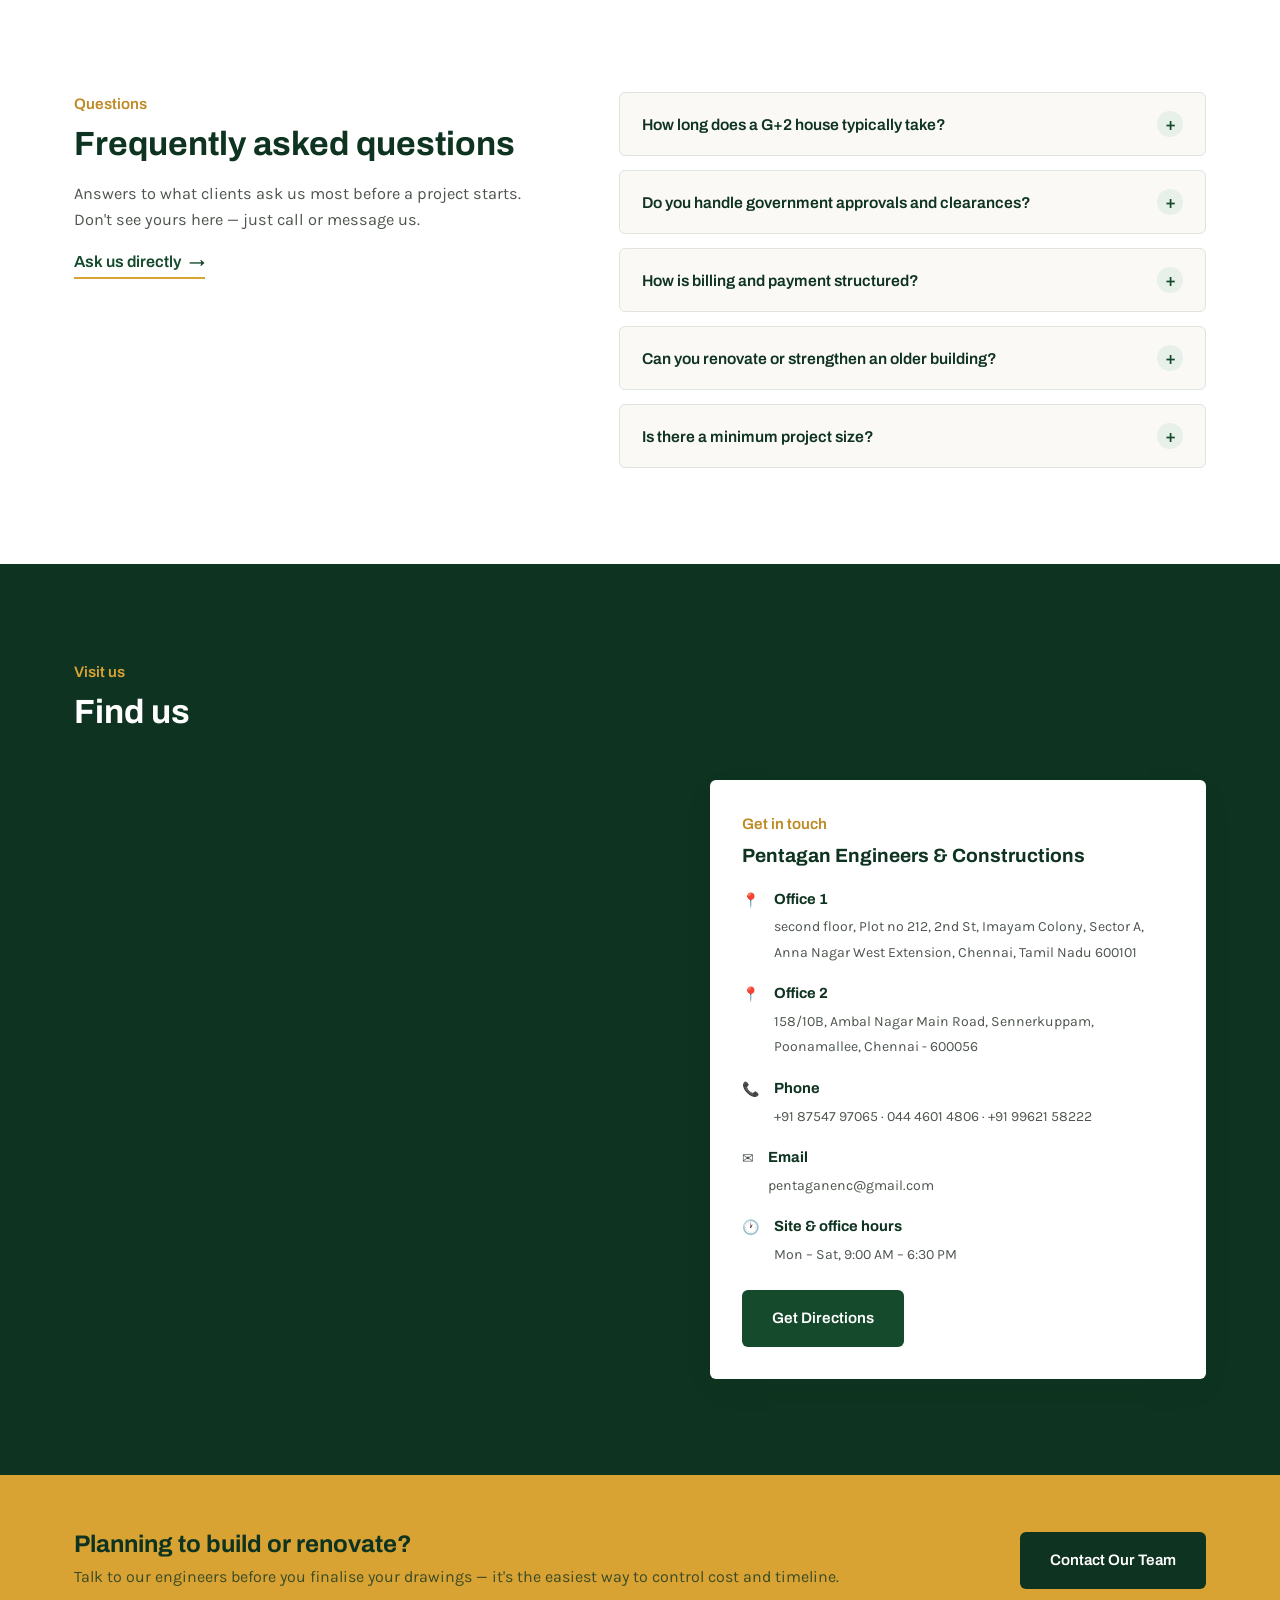
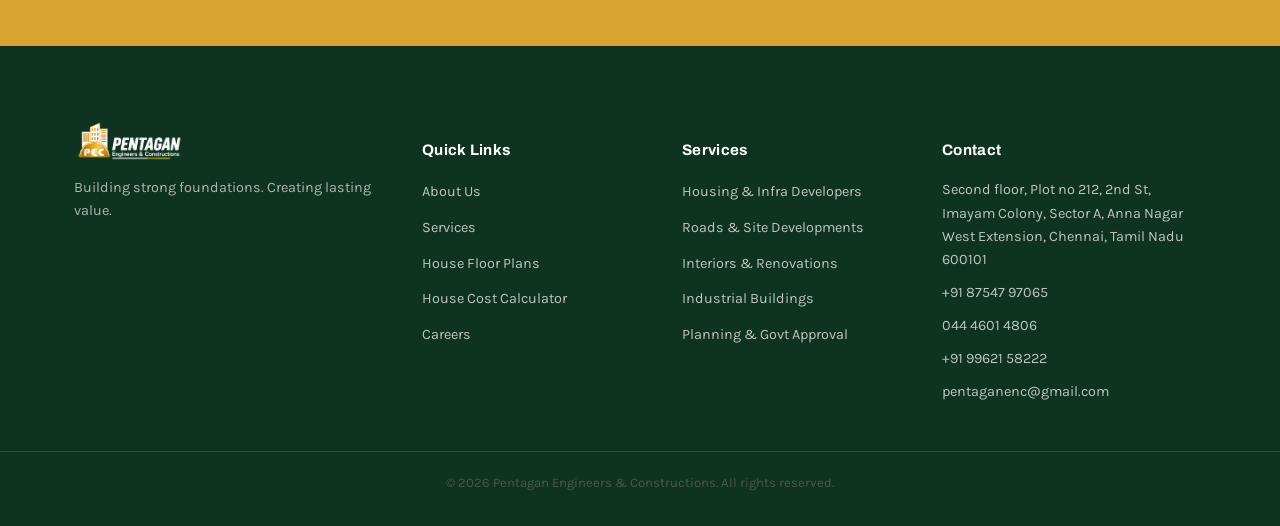
==== commit d3bea6e1: "Update index.html" ====
--- a/index.html
+++ b/index.html
@@ -10,6 +10,9 @@
 <link href="https://fonts.googleapis.com/css2?family=Archivo:wght@500;600;700;800&family=Karla:wght@400;500;600;700&display=swap" rel="stylesheet">
 <link rel="stylesheet" href="css/style.css">
 <link rel="stylesheet" href="css/floor-plans.css">
+  <link rel="preconnect" href="https://fonts.googleapis.com">
+<link rel="preconnect" href="https://fonts.gstatic.com" crossorigin>
+<link href="https://fonts.googleapis.com/css2?family=Roboto+Condensed:ital,wght@1,900&display=swap" rel="stylesheet">
 <link rel="icon" href="images/favicon.png" type="image/png">
 </head>
 <body>
--- a/css/style.css
+++ b/css/style.css
@@ -126,17 +126,30 @@
 }
 .brand__text{ display:flex; flex-direction:column; line-height:1.2; }
 .brand__text strong {
-  font-family: "Arial Narrow", "Roboto Condensed", sans-serif;
-  color: var(--green-900);
+  font-family: "Arial Narrow", "Roboto Condensed", Arial, sans-serif;
+  color: #24733d;
   font-size: 20px;
   font-weight: 900;
   font-style: italic;
-  letter-spacing: 0.01em;
+  letter-spacing: -0.01em;
   text-transform: uppercase;
   transform: skewX(-8deg);
   display: inline-block;
-}
-.brand__text em{ font-style:normal; color:var(--ink-soft); font-size:0.75rem; }
+  line-height: 0.95;
+}
+
+.brand__text em {
+  font-family: "Arial Narrow", "Roboto Condensed", Arial, sans-serif;
+  color: #24733d;
+  font-size: 12px;
+  font-weight: 900;
+  font-style: italic;
+  letter-spacing: -0.05em;
+  text-transform: uppercase;
+  transform: skewX(-8deg);
+  display: inline-block;
+  line-height: 0.95;
+}
 
 .nav ul{ display:flex; align-items:center; gap:22px; flex-wrap:nowrap; }
 .nav a{
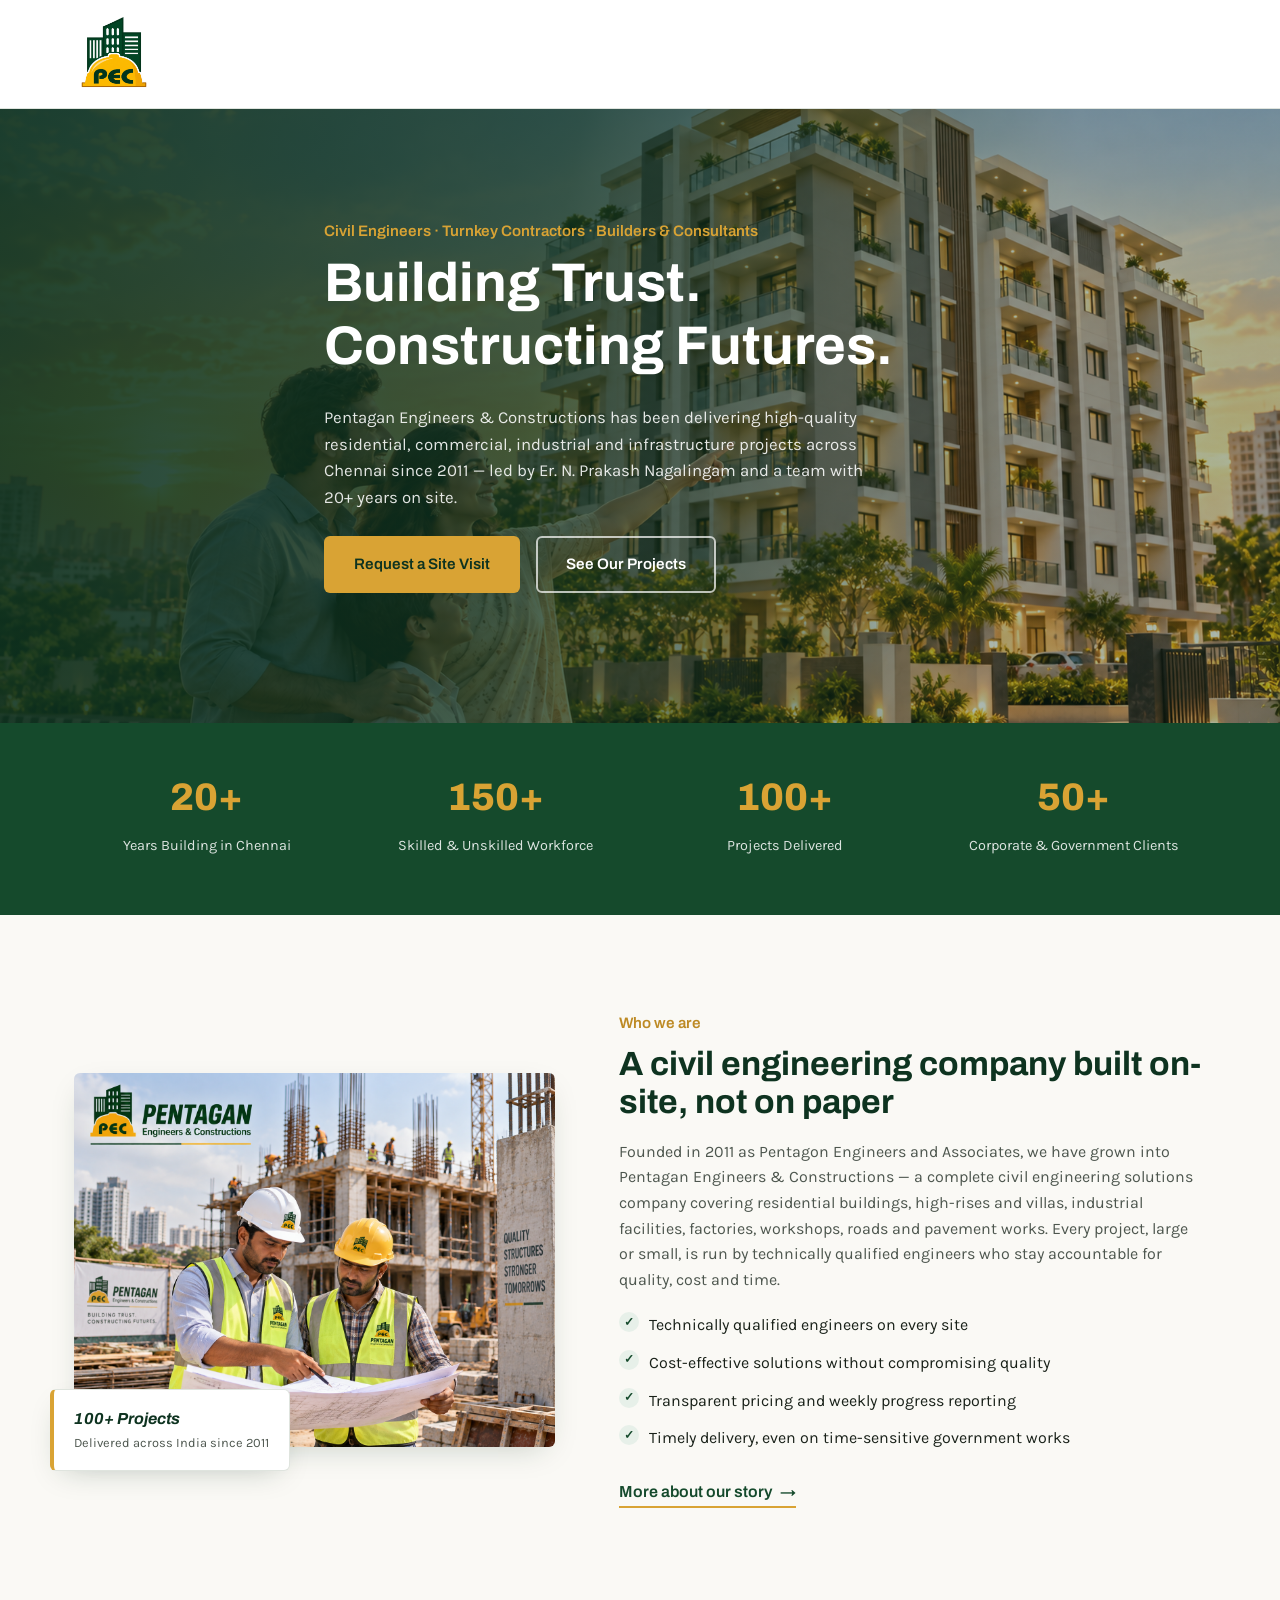
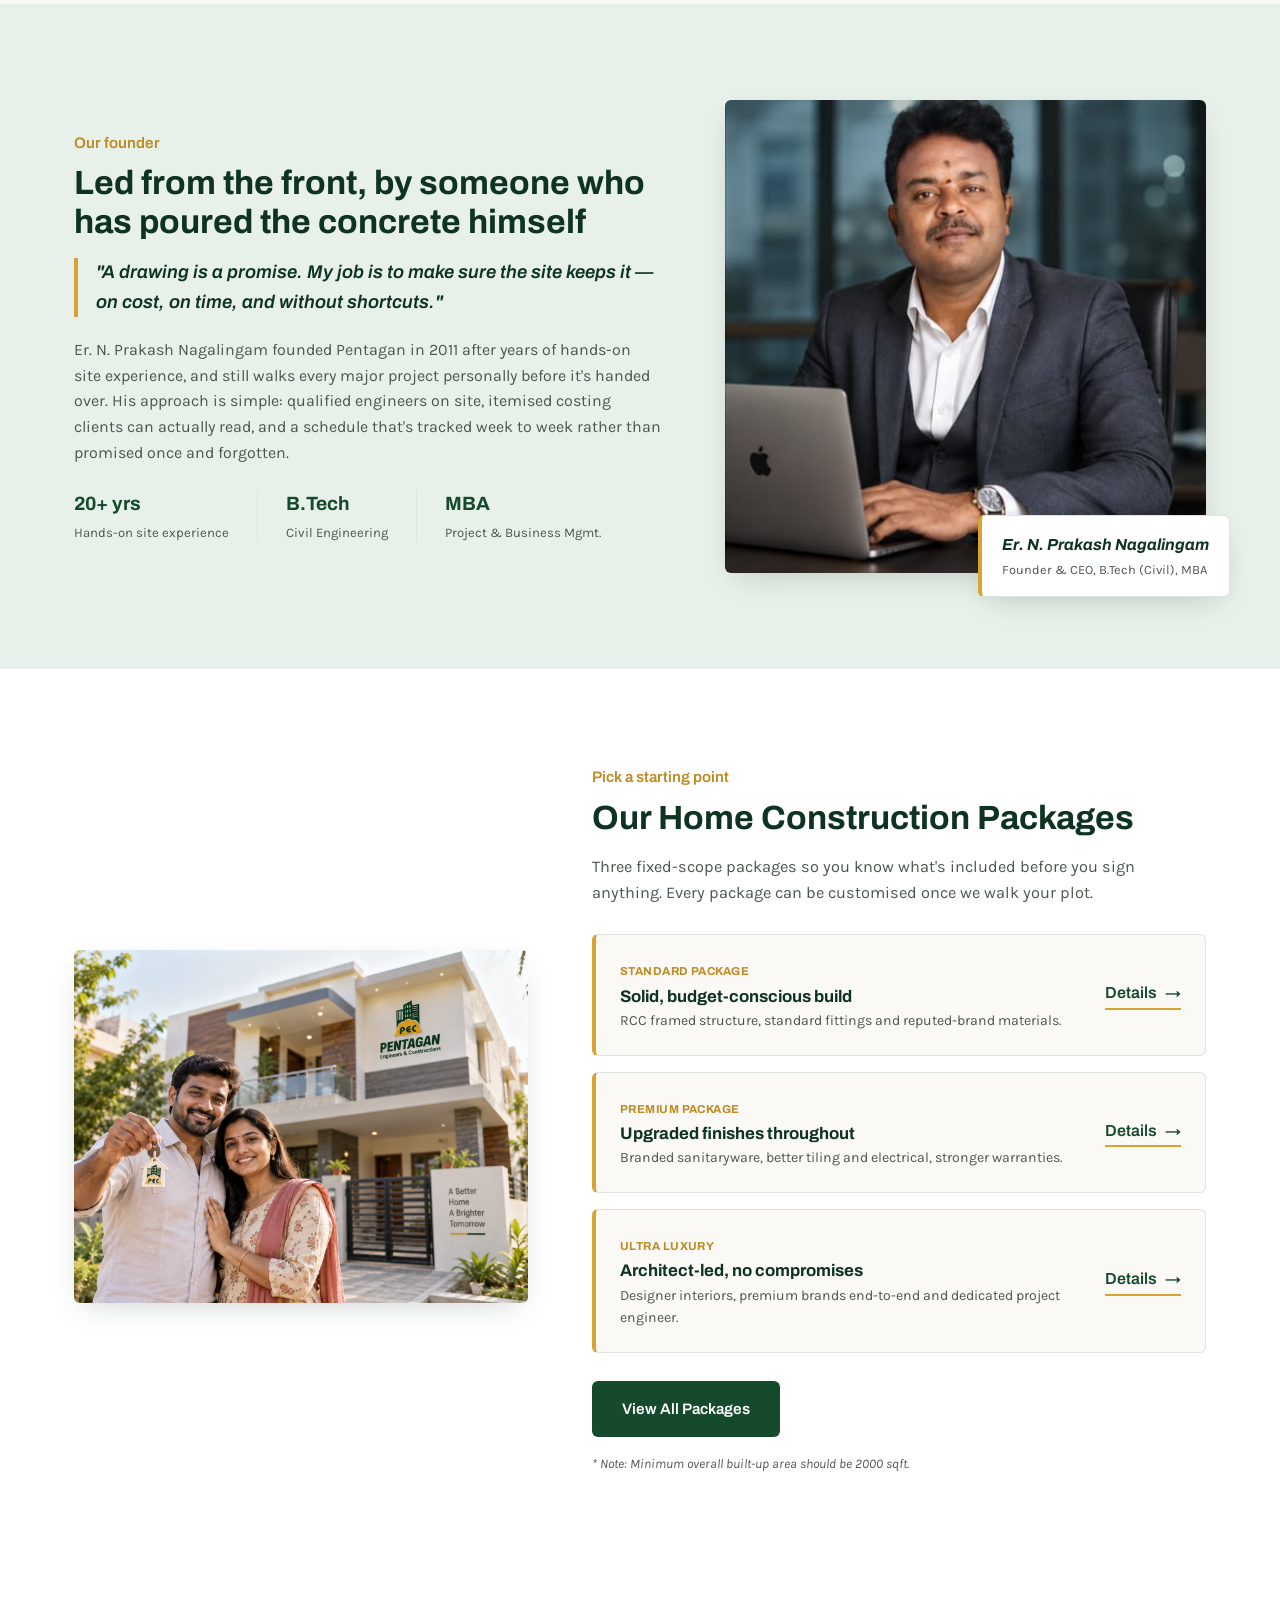
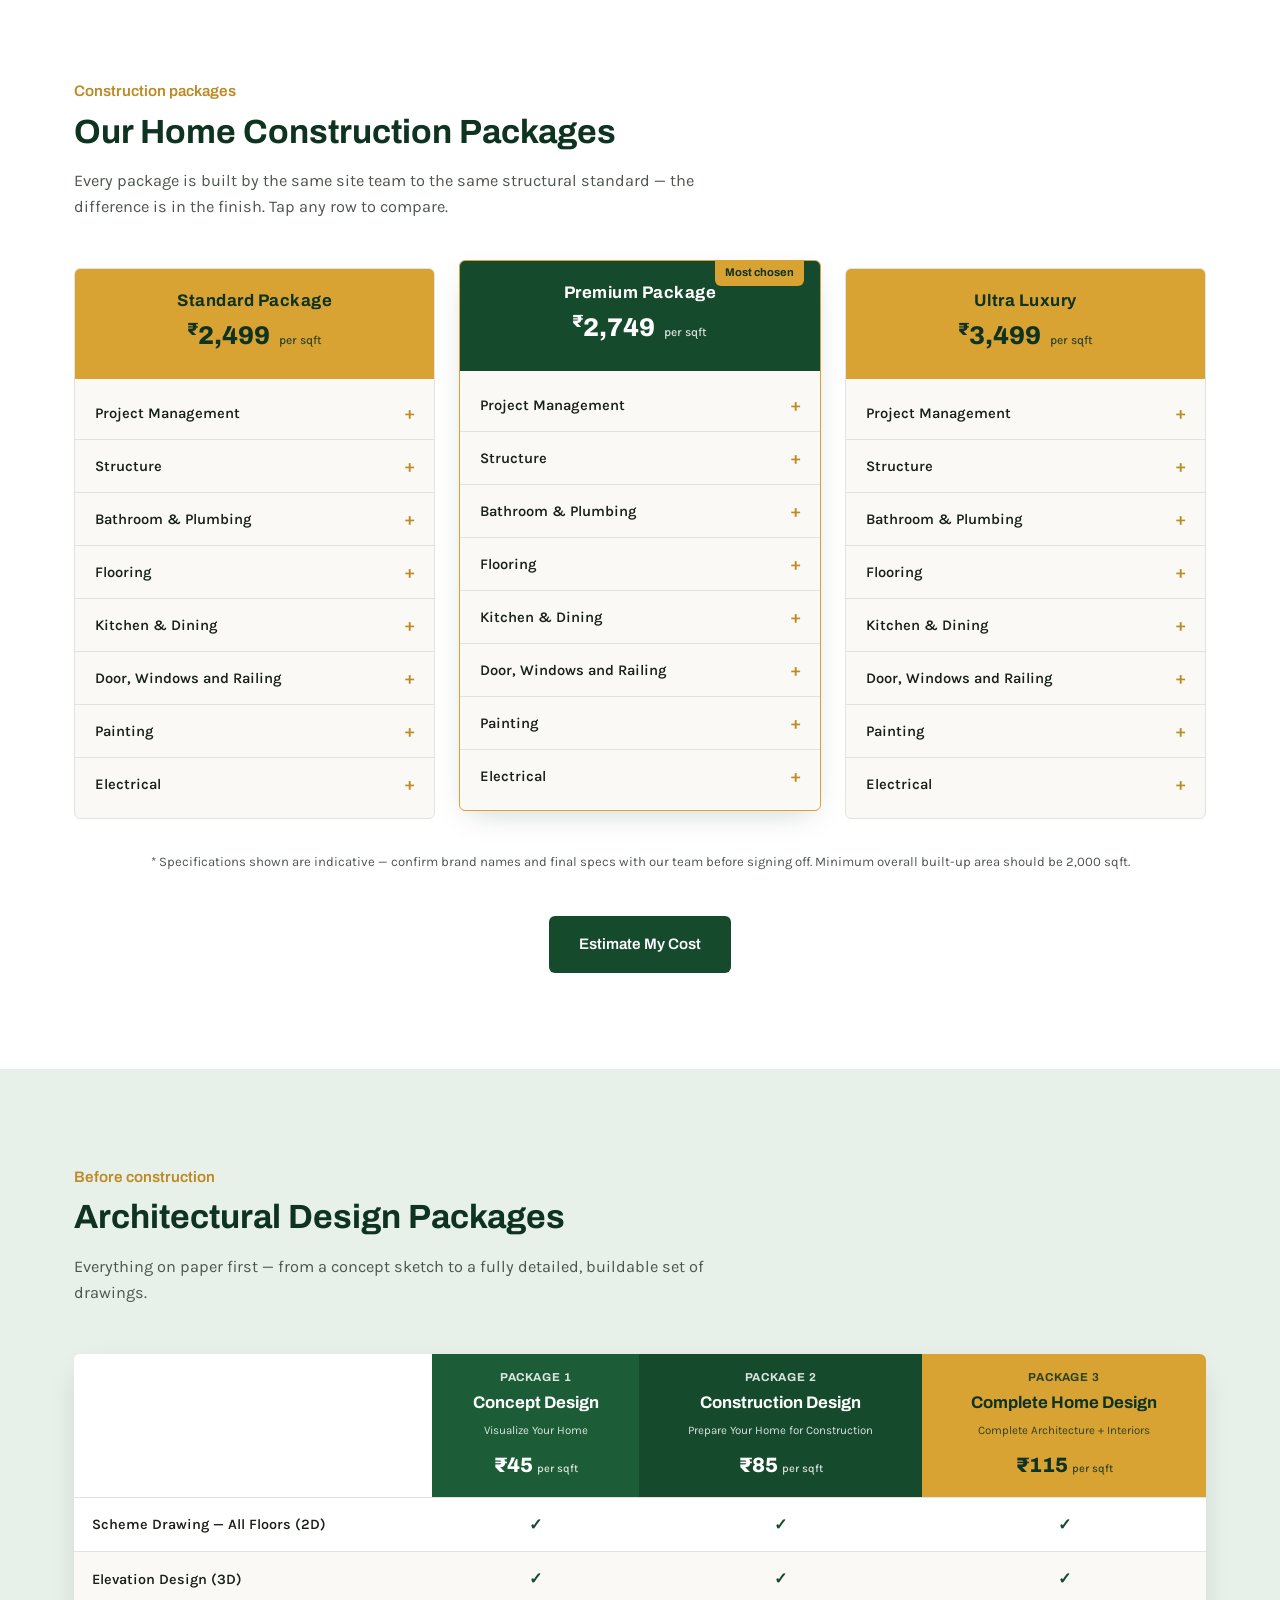
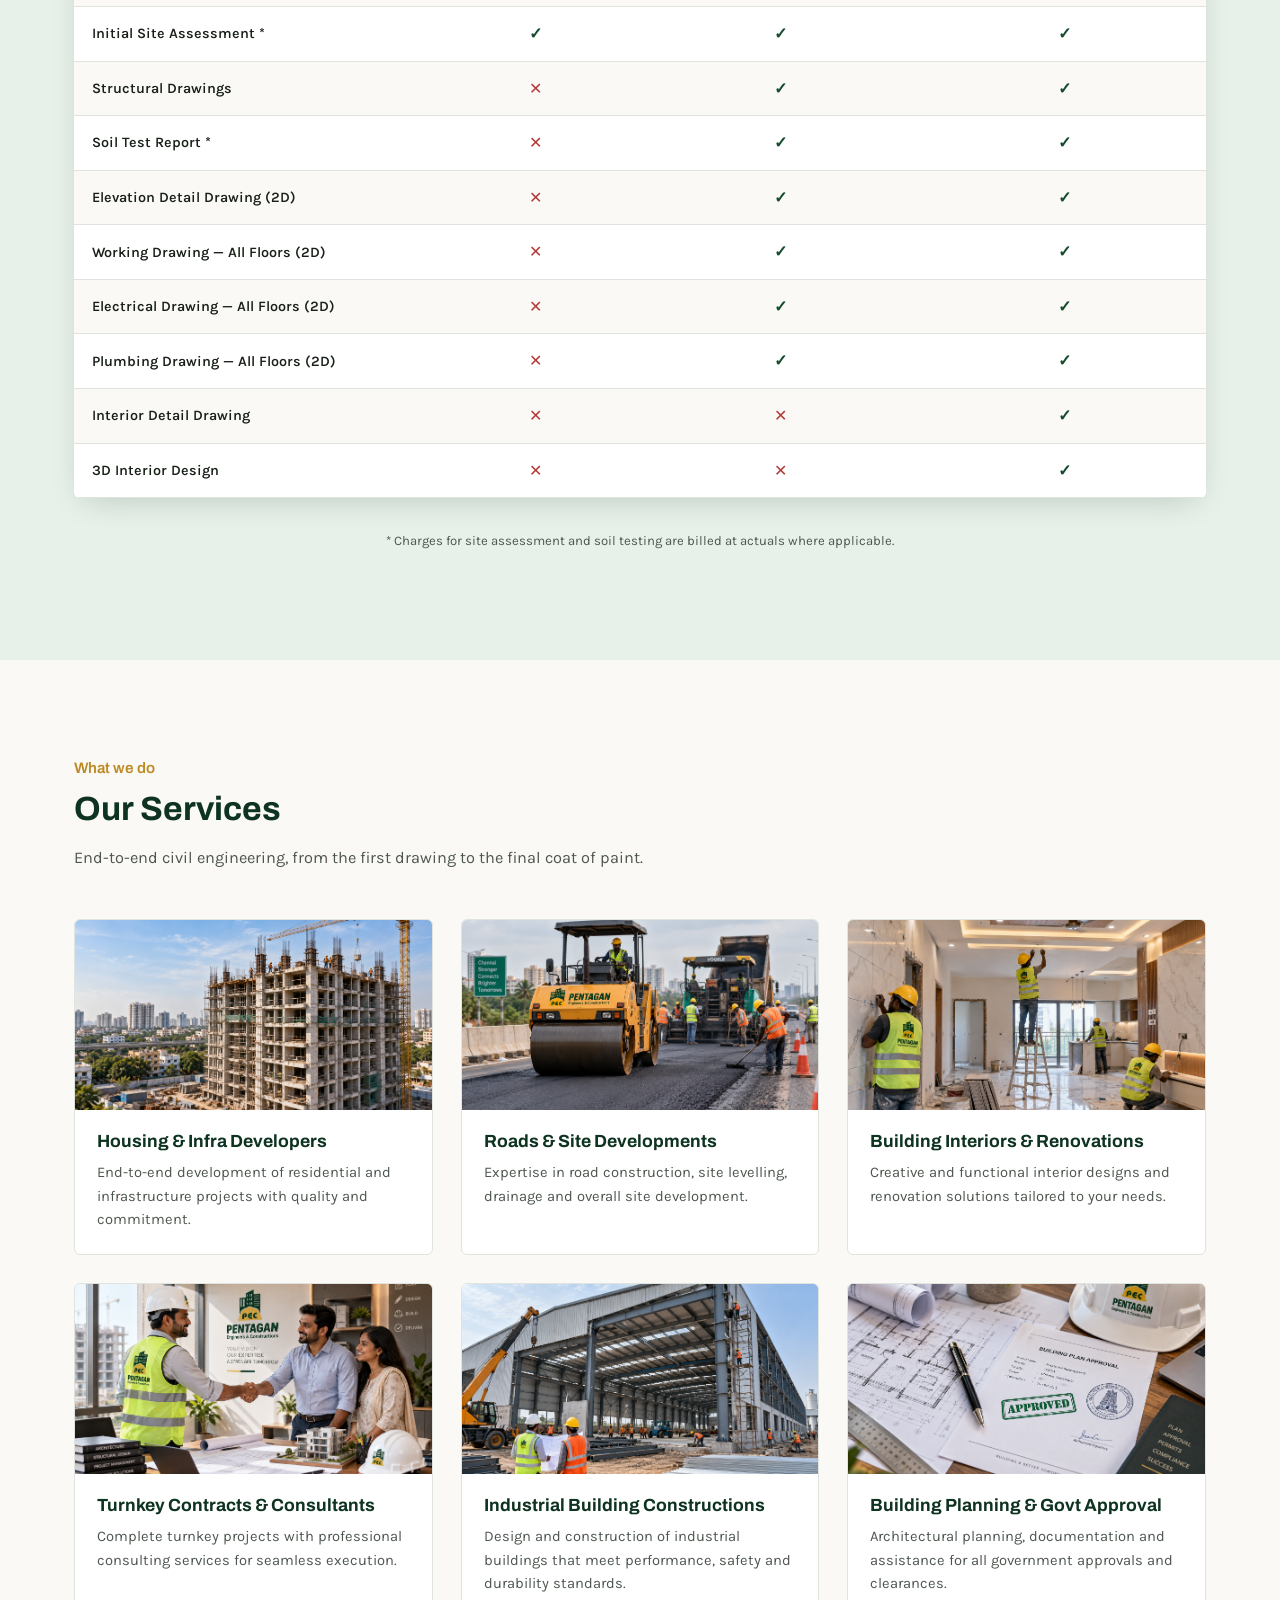
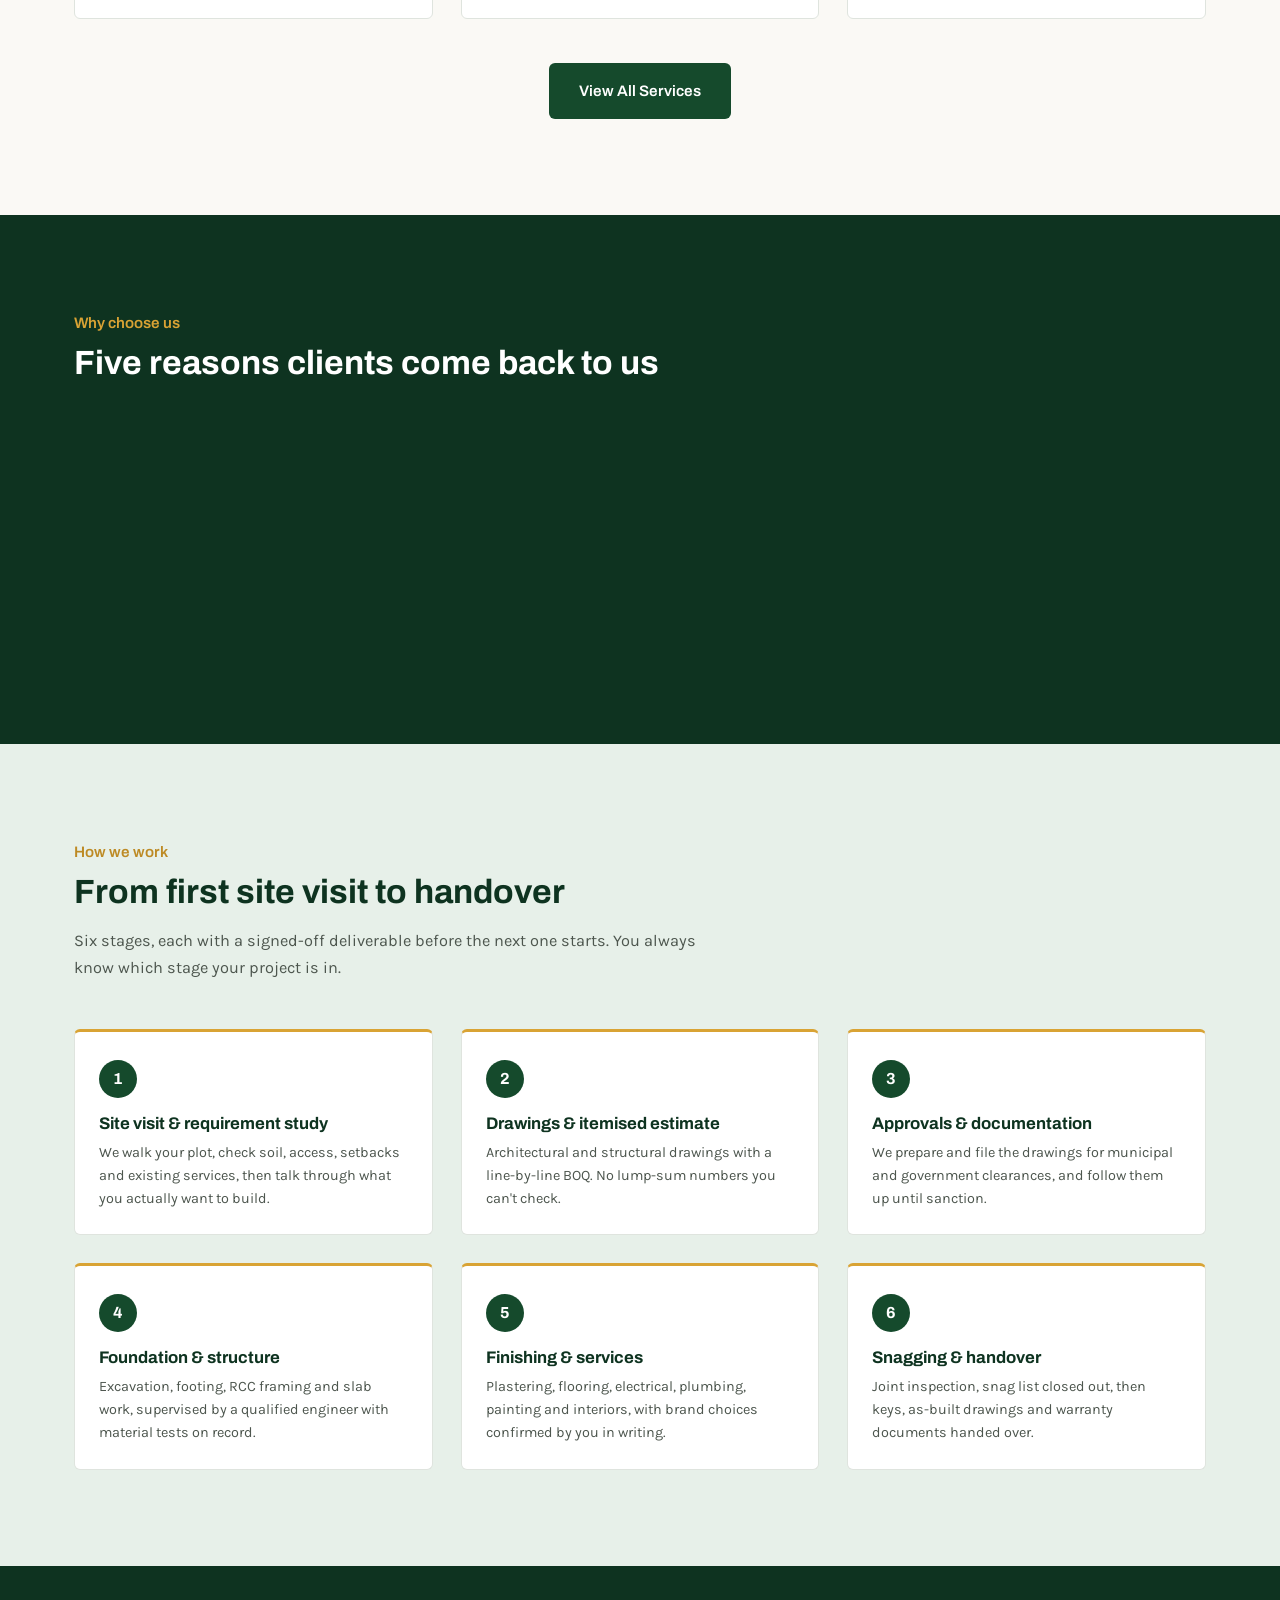
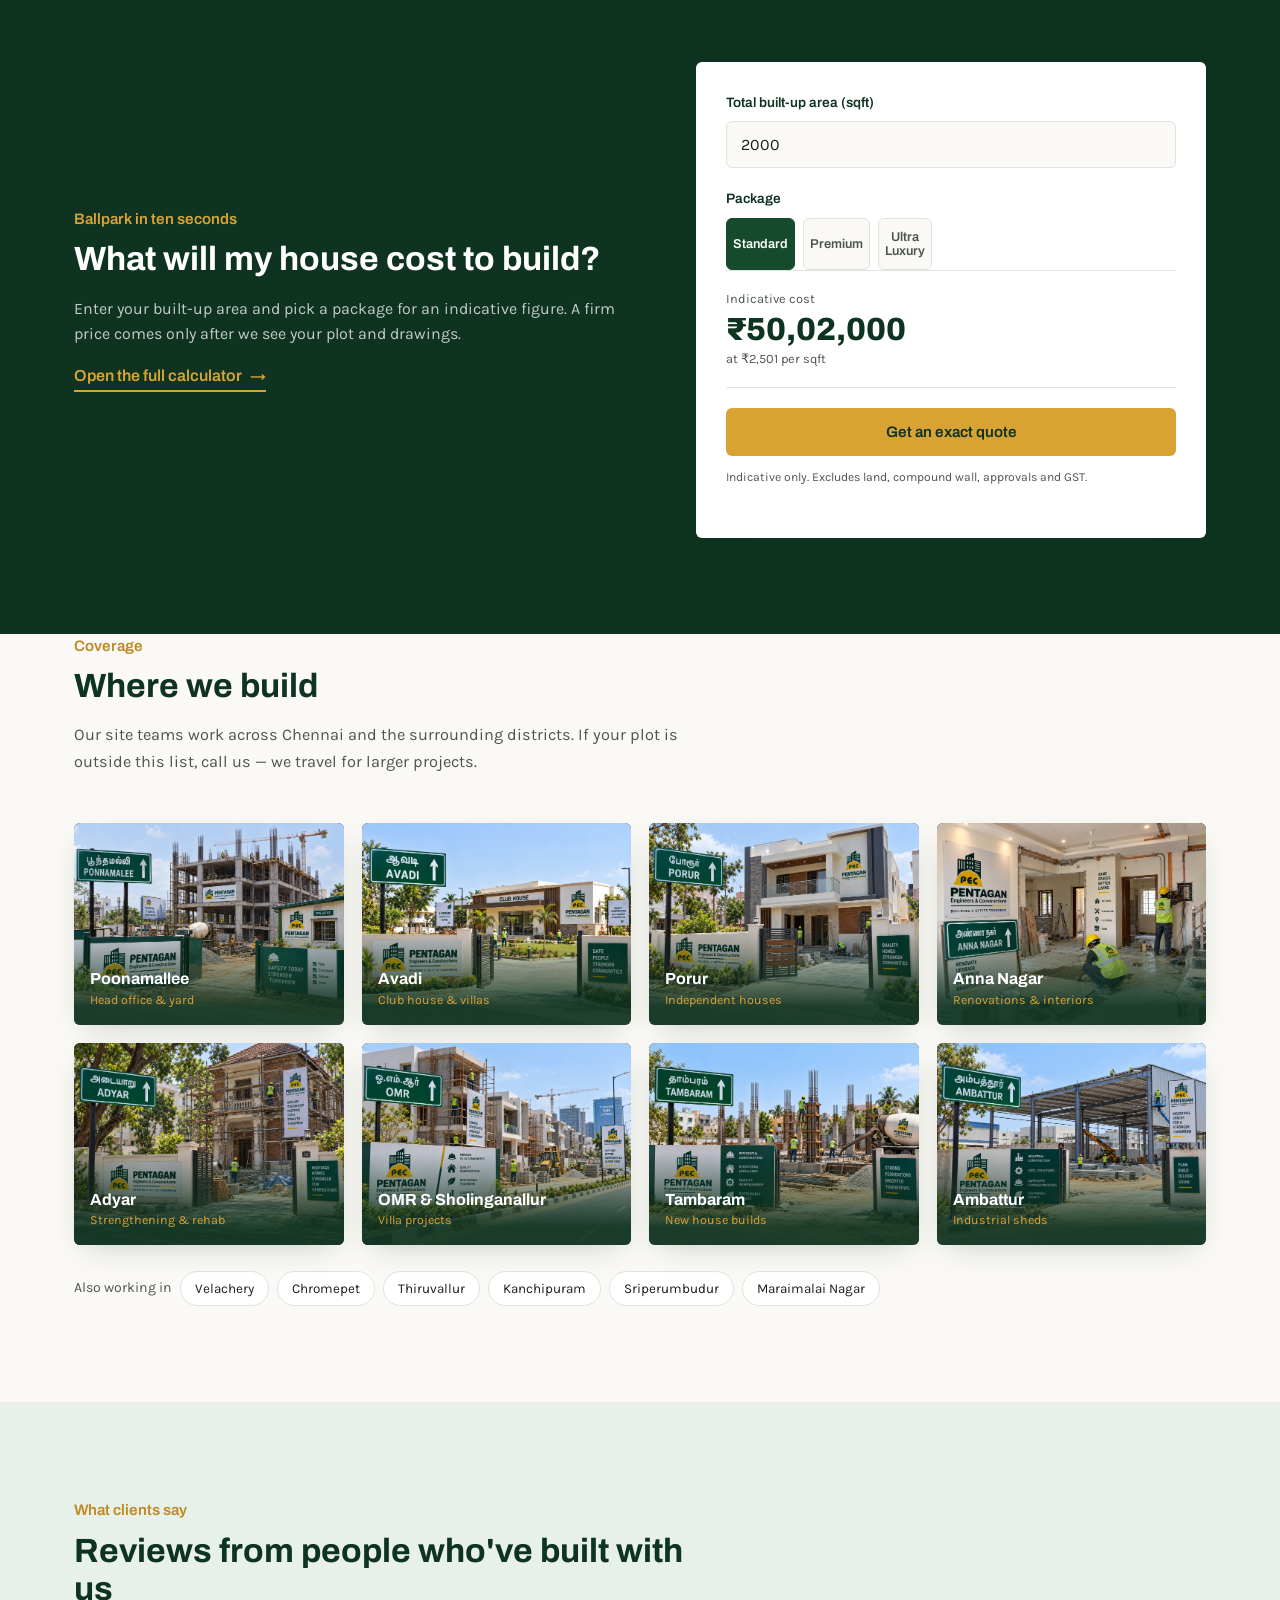
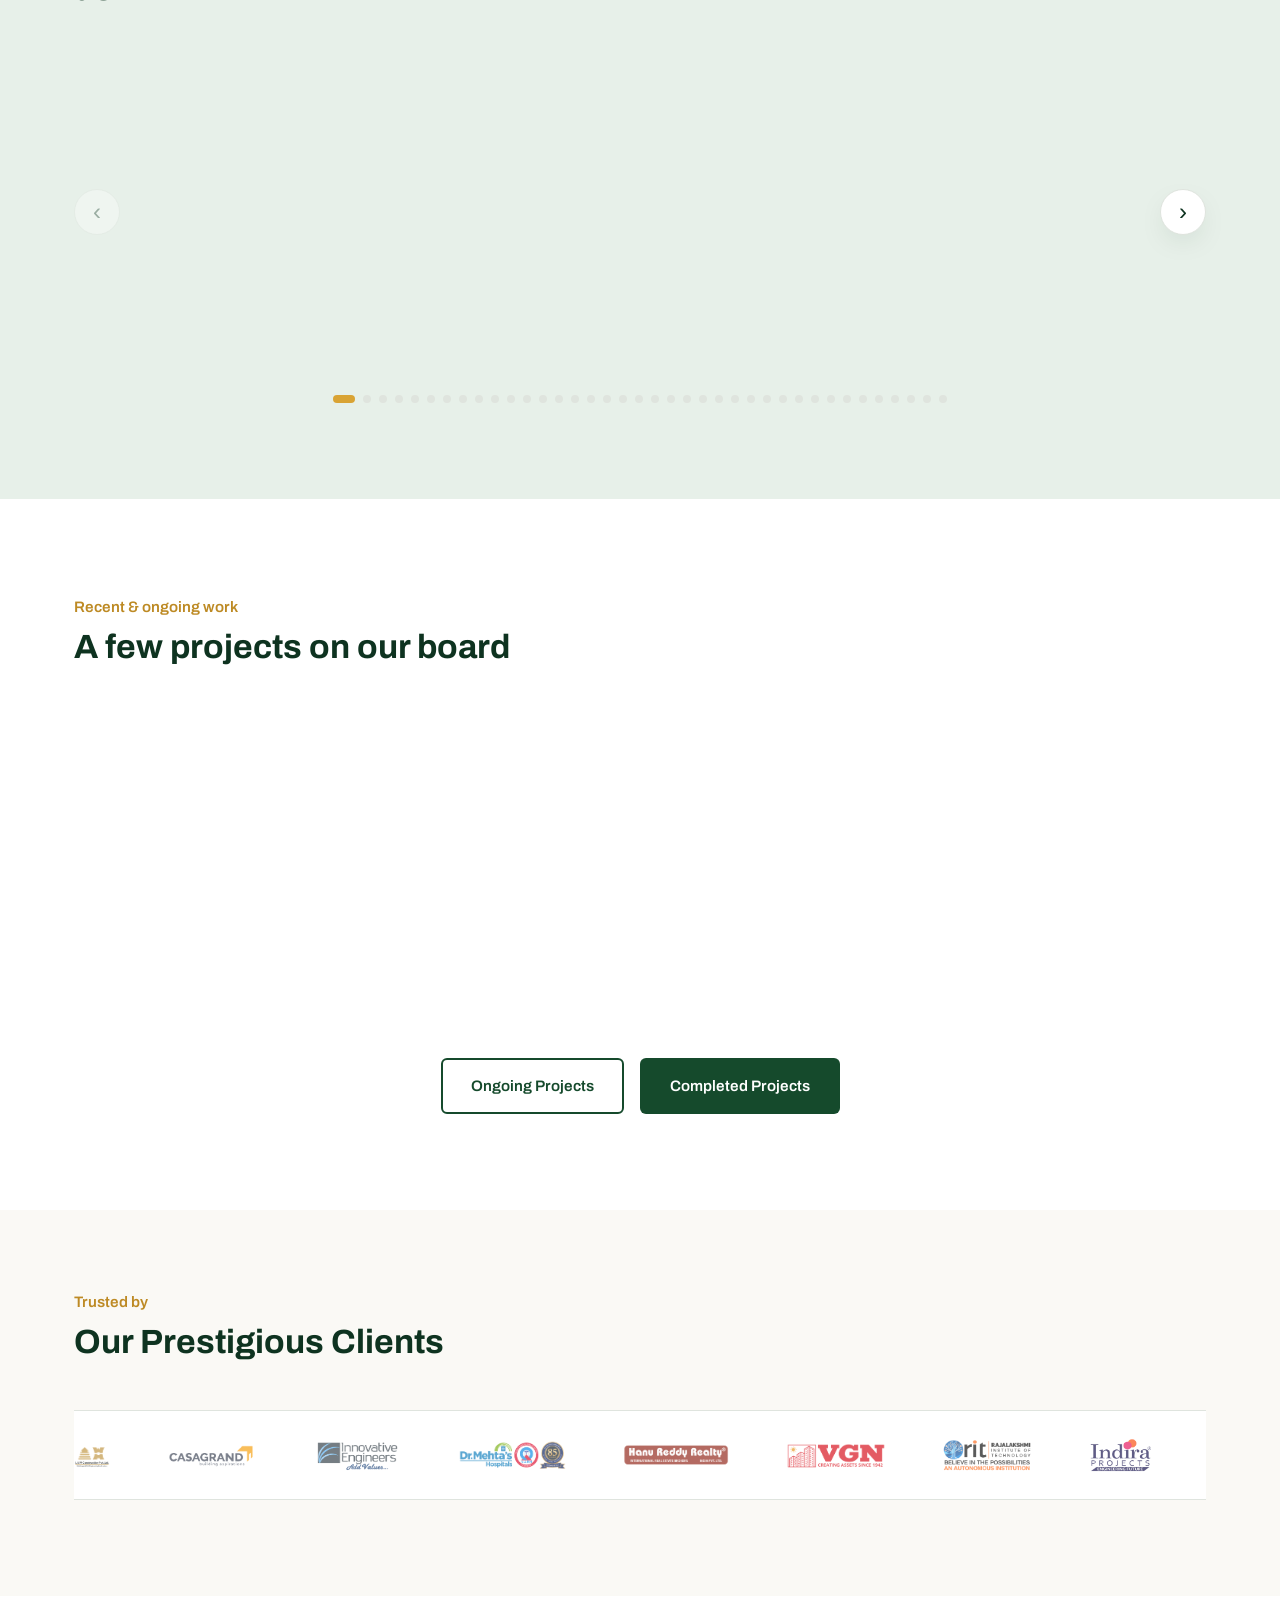
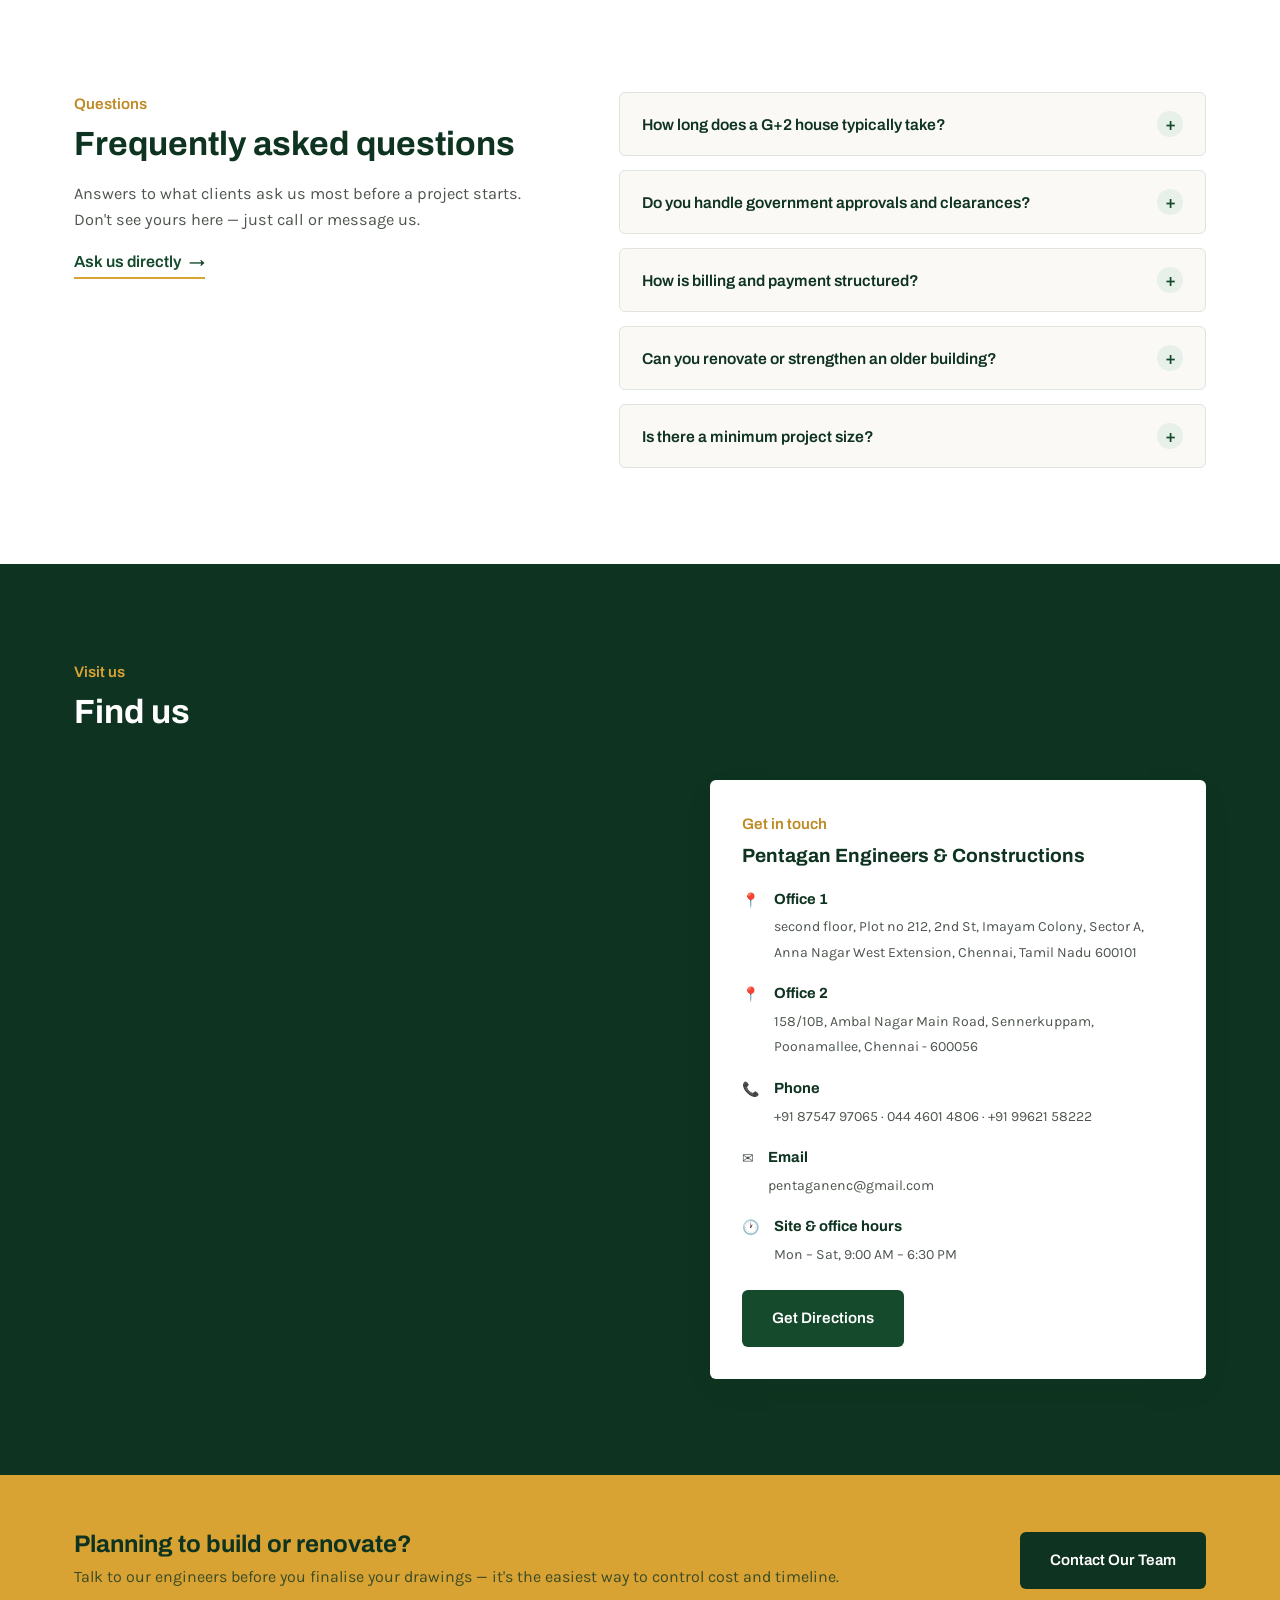
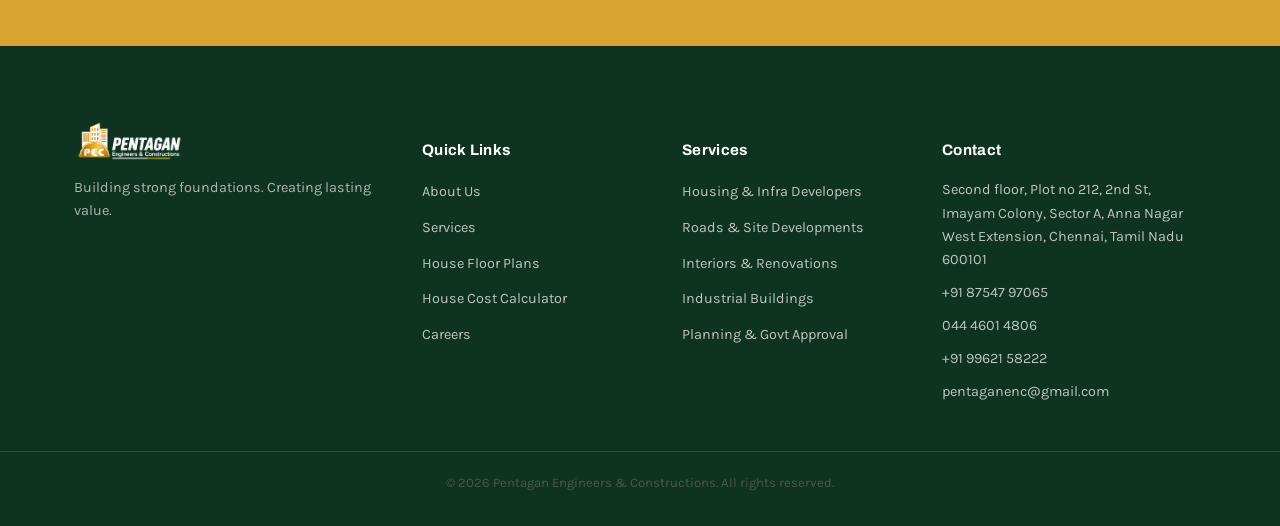
==== commit dfec4cab: "Update index.html" ====
--- a/index.html
+++ b/index.html
@@ -33,10 +33,7 @@
   <div class="container site-header__inner">
     <a href="index.html" class="brand">
       <img src="images/logo.png" alt="Pentagan Engineers &amp; Constructions logo" class="brand__logo">
-      <span class="brand__text">
-        <strong>PENTAGAN</strong>
-        <em>Engineers &amp; Constructions</em>
-      </span>
+   
     </a>
 
     <nav class="nav" id="siteNav">
--- a/css/style.css
+++ b/css/style.css
@@ -124,31 +124,43 @@
   height: 80px;
   width: auto;
 }
-.brand__text{ display:flex; flex-direction:column; line-height:1.2; }
+
+.brand__text {
+  display: flex;
+  flex-direction: column;
+  align-items: flex-start;
+  line-height: 1;
+}
+
+/* PENTAGAN */
 .brand__text strong {
-  font-family: "Arial Narrow", "Roboto Condensed", Arial, sans-serif;
+  font-family: "Roboto Condensed", sans-serif;
   color: #24733d;
   font-size: 20px;
   font-weight: 900;
   font-style: italic;
-  letter-spacing: -0.01em;
+  letter-spacing: -0.03em;
   text-transform: uppercase;
-  transform: skewX(-8deg);
-  display: inline-block;
+  display: block;
   line-height: 0.95;
-}
-
+  transform: skewX(-7deg);
+  transform-origin: left center;
+}
+
+/* ENGINEERS & CONSTRUCTIONS */
 .brand__text em {
-  font-family: "Arial Narrow", "Roboto Condensed", Arial, sans-serif;
+  font-family: "Roboto Condensed", sans-serif;
   color: #24733d;
-  font-size: 12px;
+  font-size: 10.5px;
   font-weight: 900;
   font-style: italic;
-  letter-spacing: -0.05em;
+  letter-spacing: -0.045em;
   text-transform: uppercase;
-  transform: skewX(-8deg);
-  display: inline-block;
+  display: block;
   line-height: 0.95;
+  margin-top: 2px;
+  transform: skewX(-7deg);
+  transform-origin: left center;
 }
 
 .nav ul{ display:flex; align-items:center; gap:22px; flex-wrap:nowrap; }
